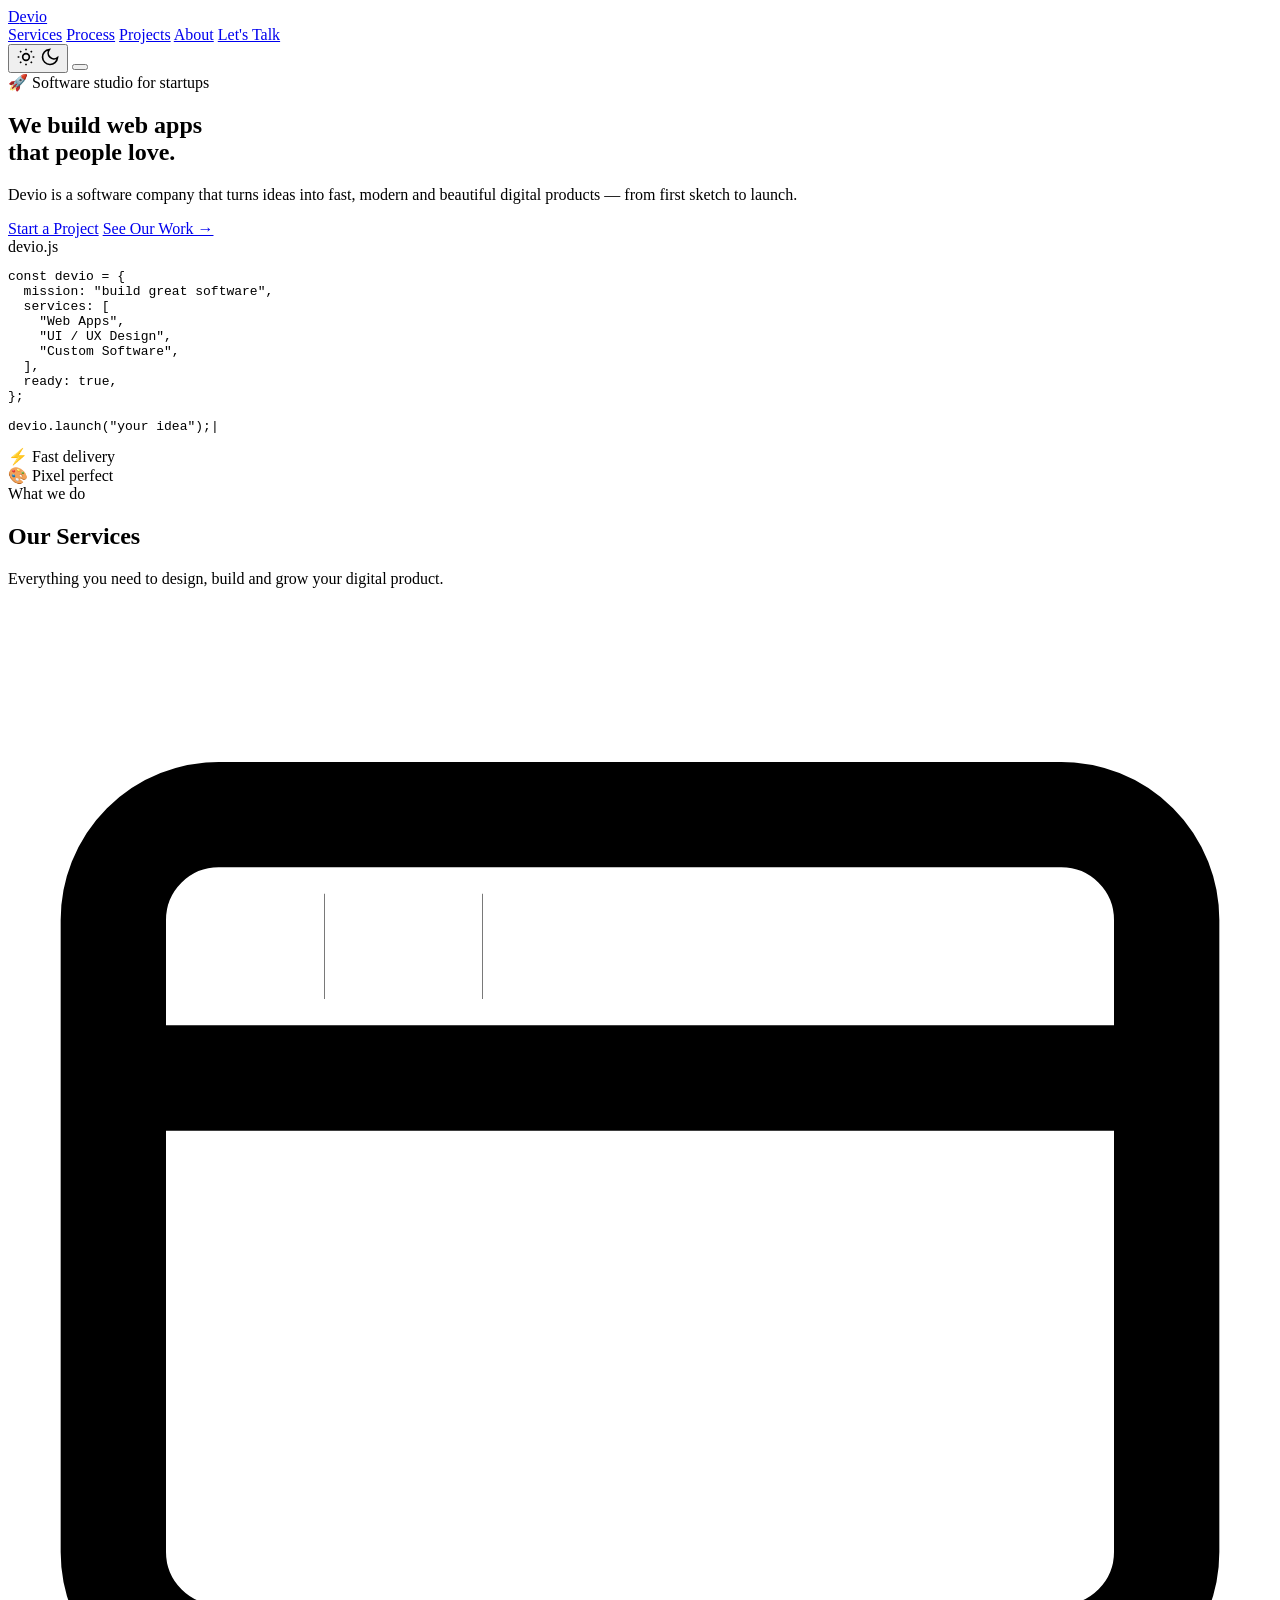
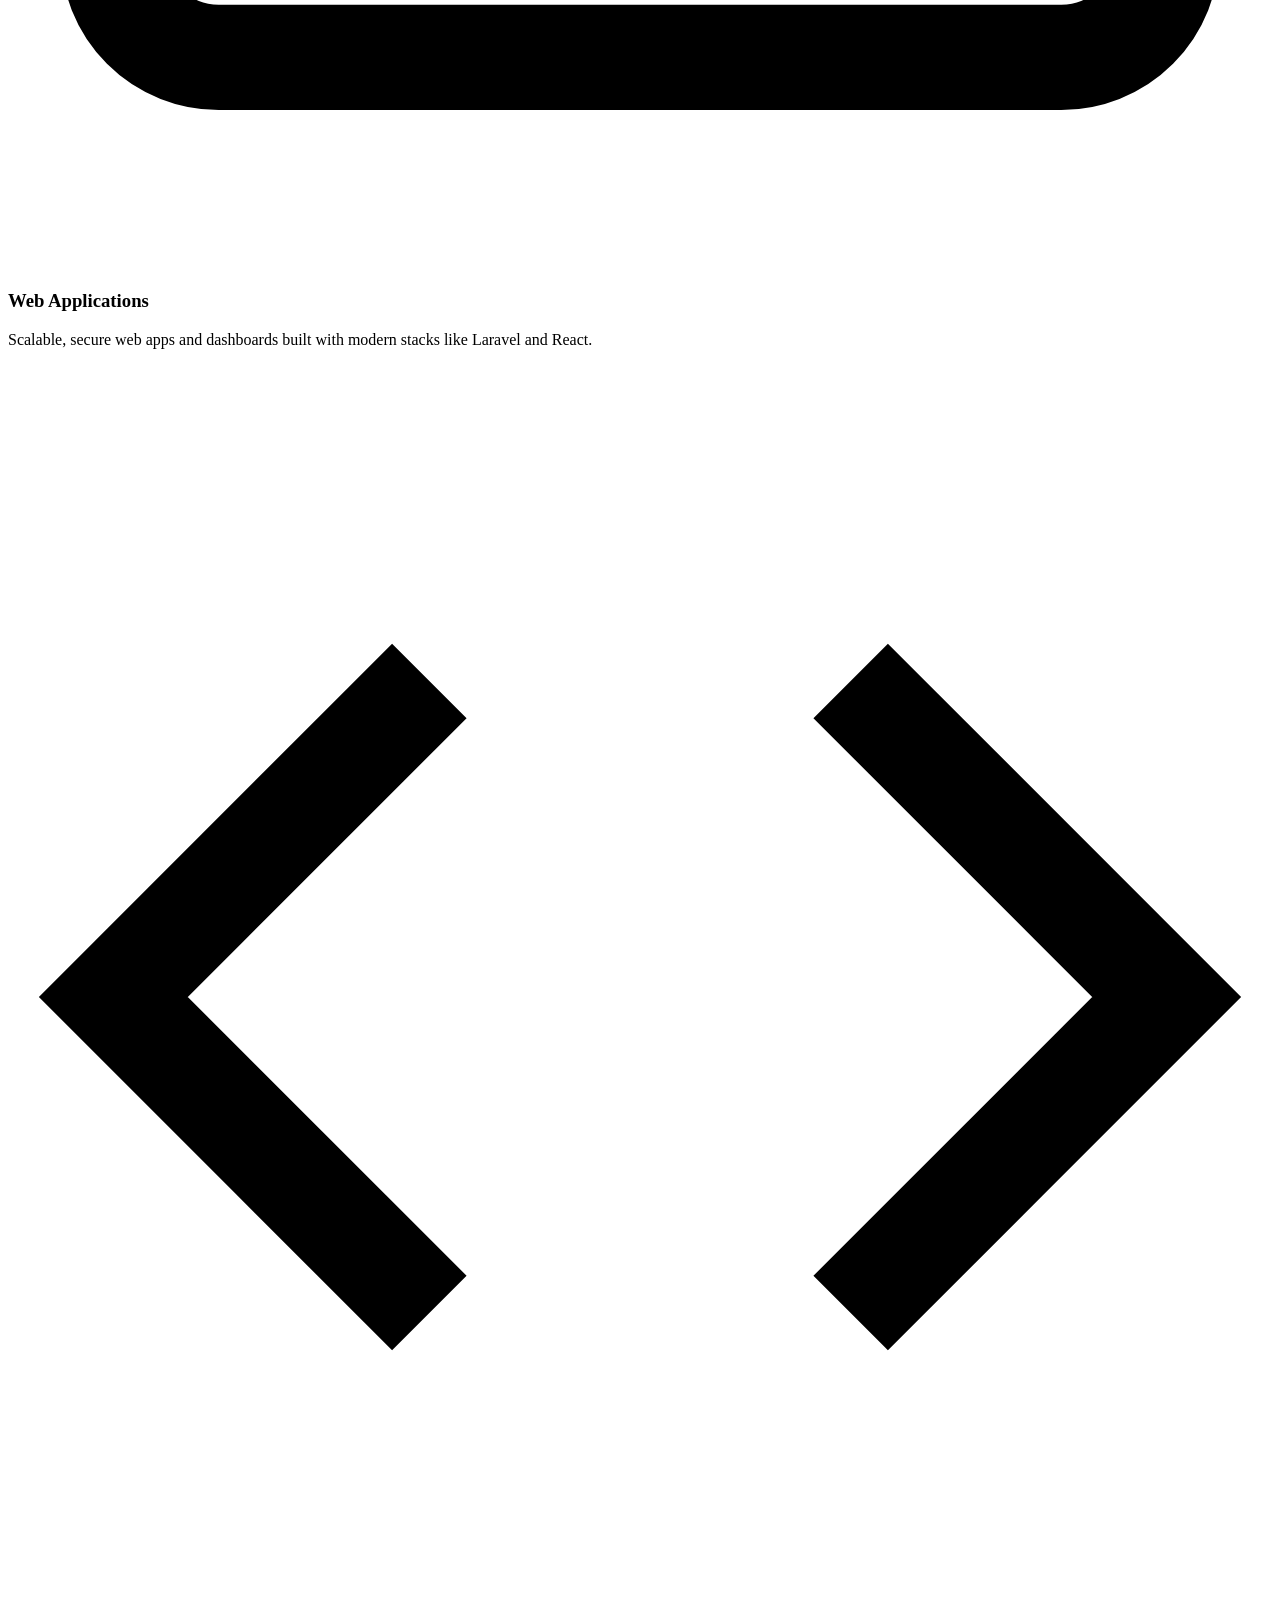
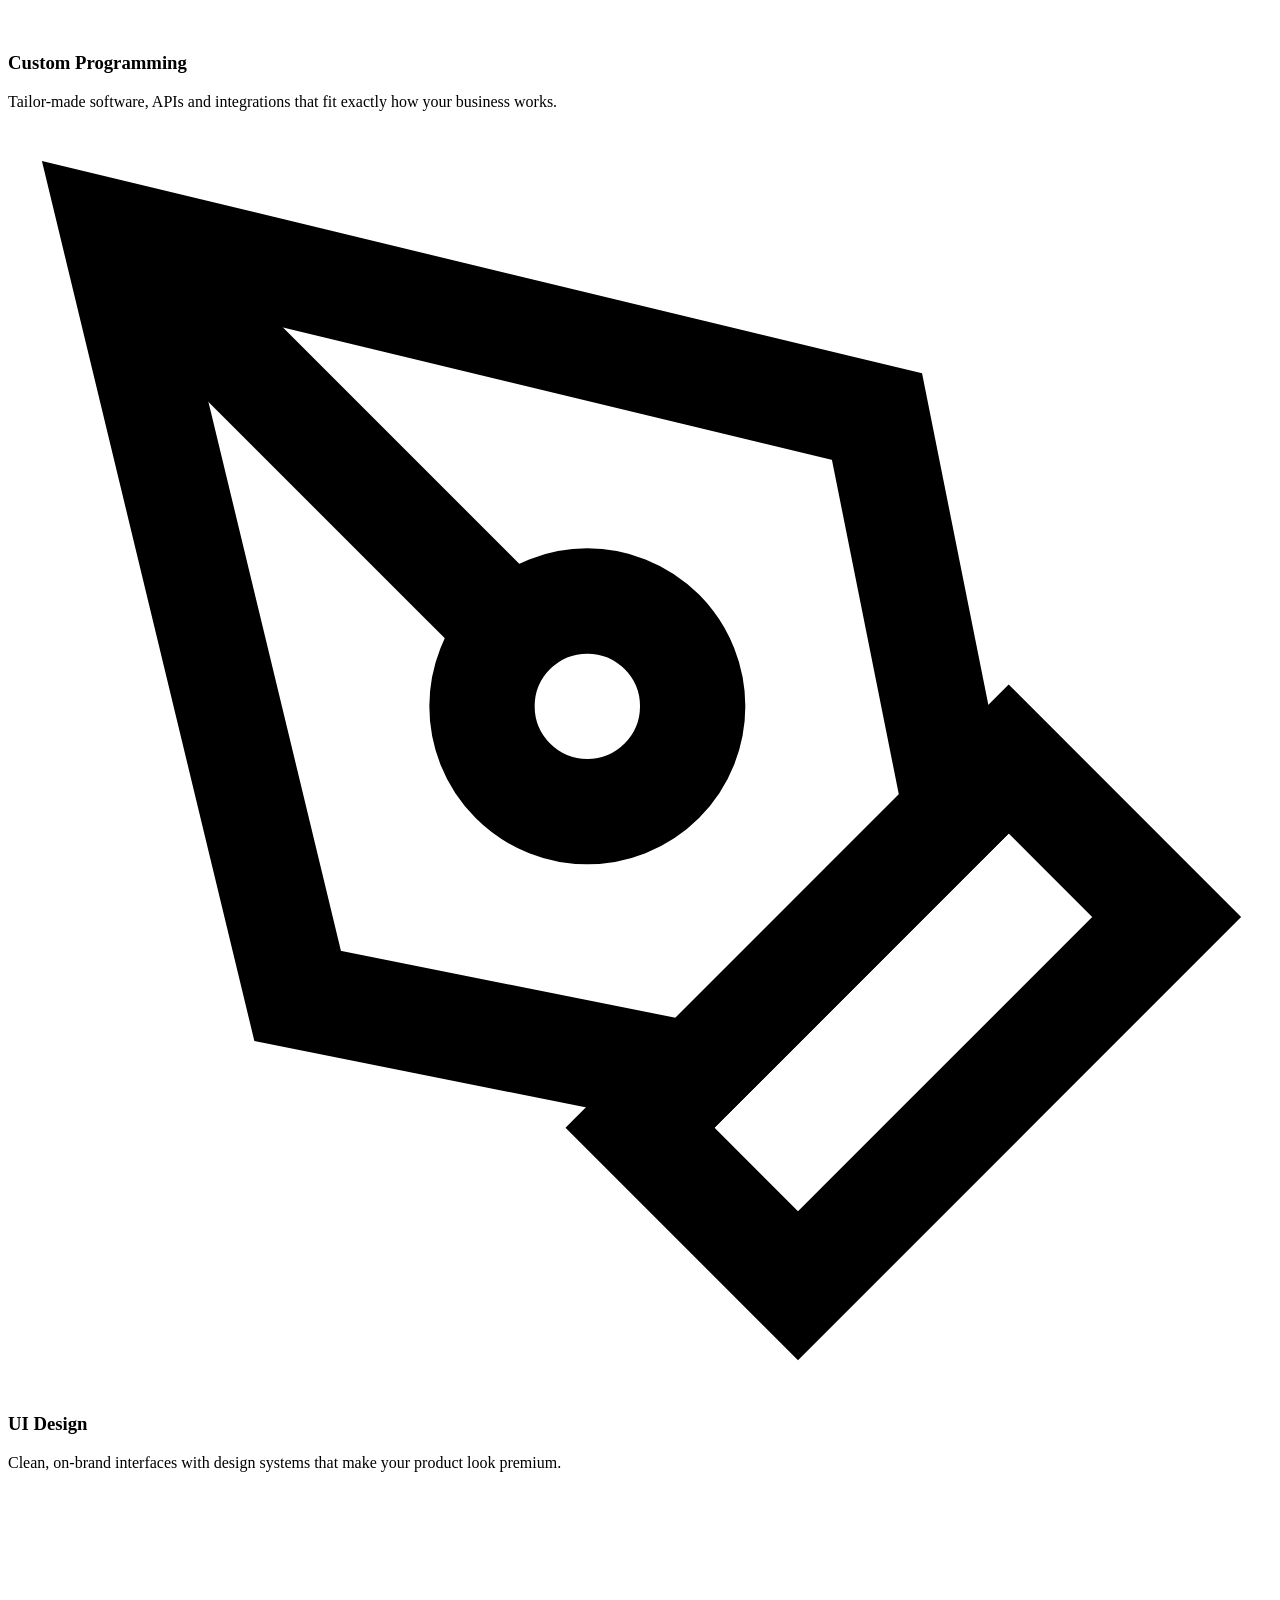
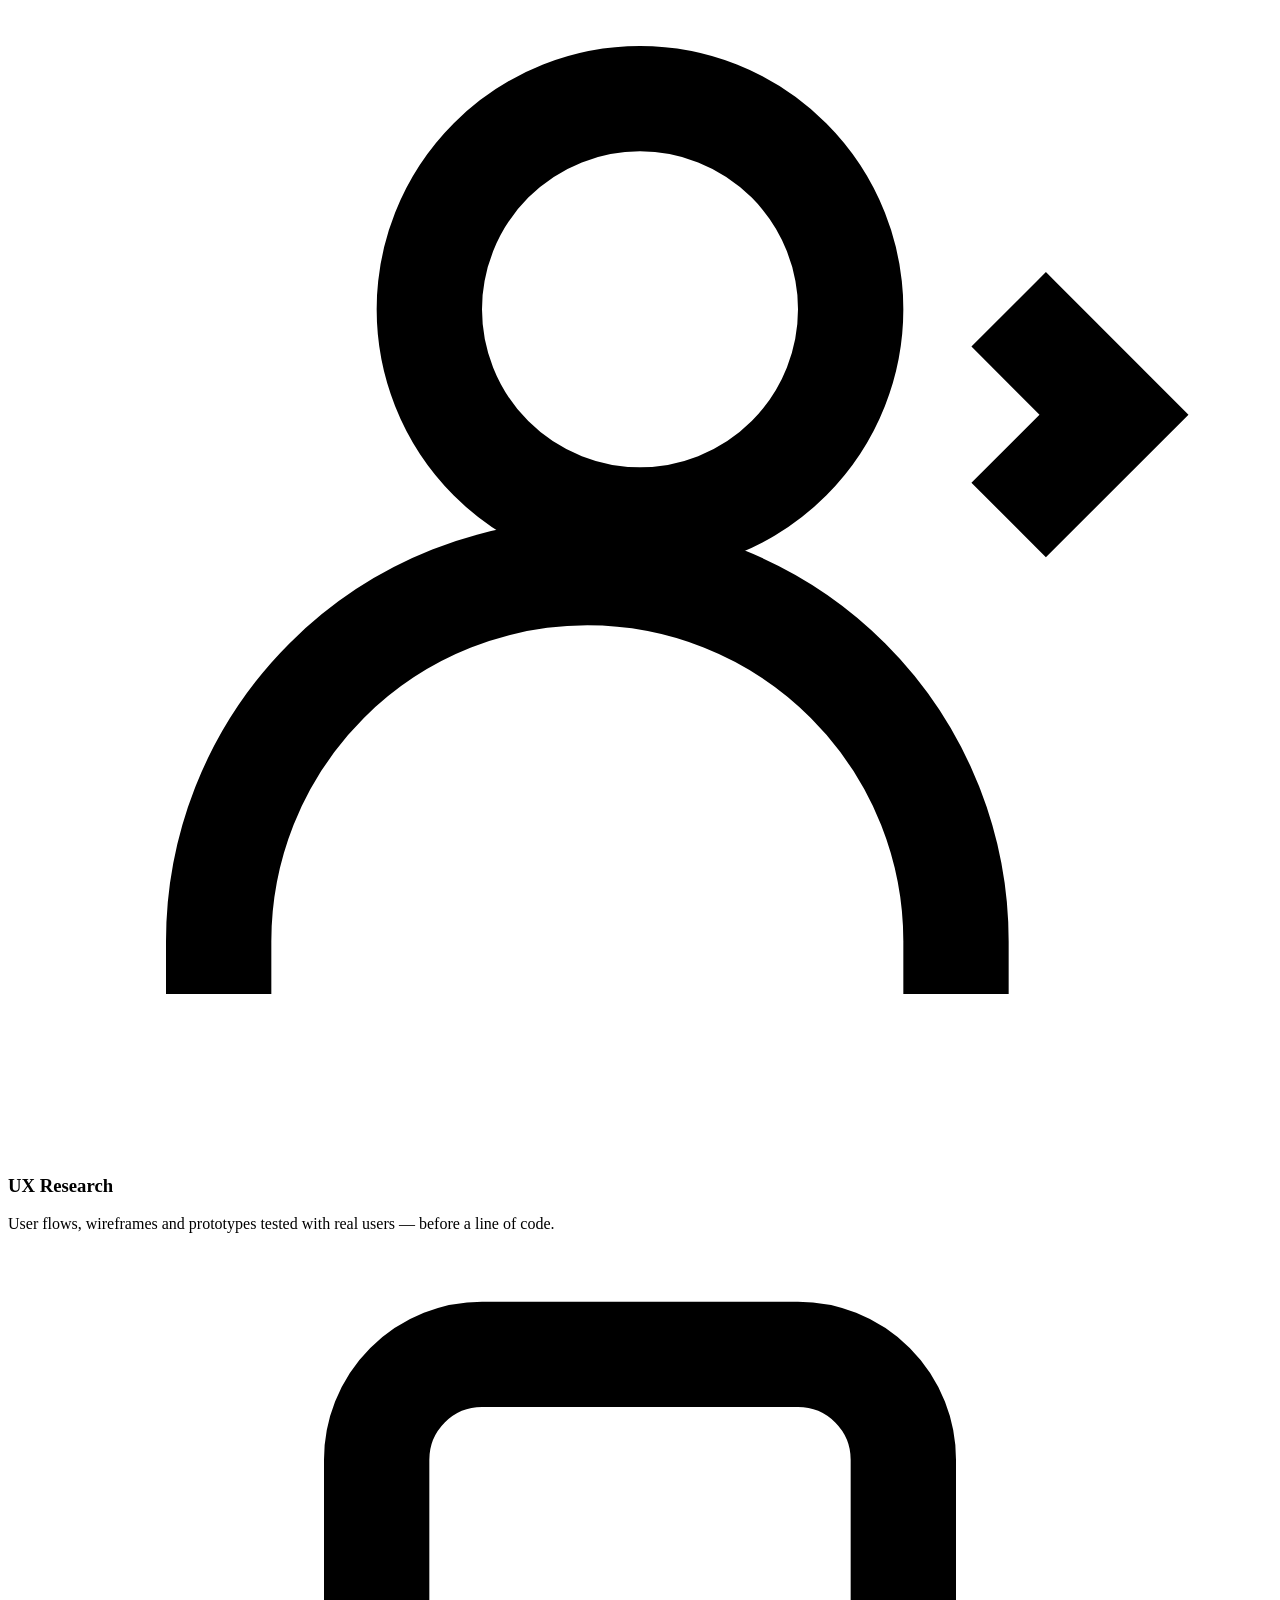
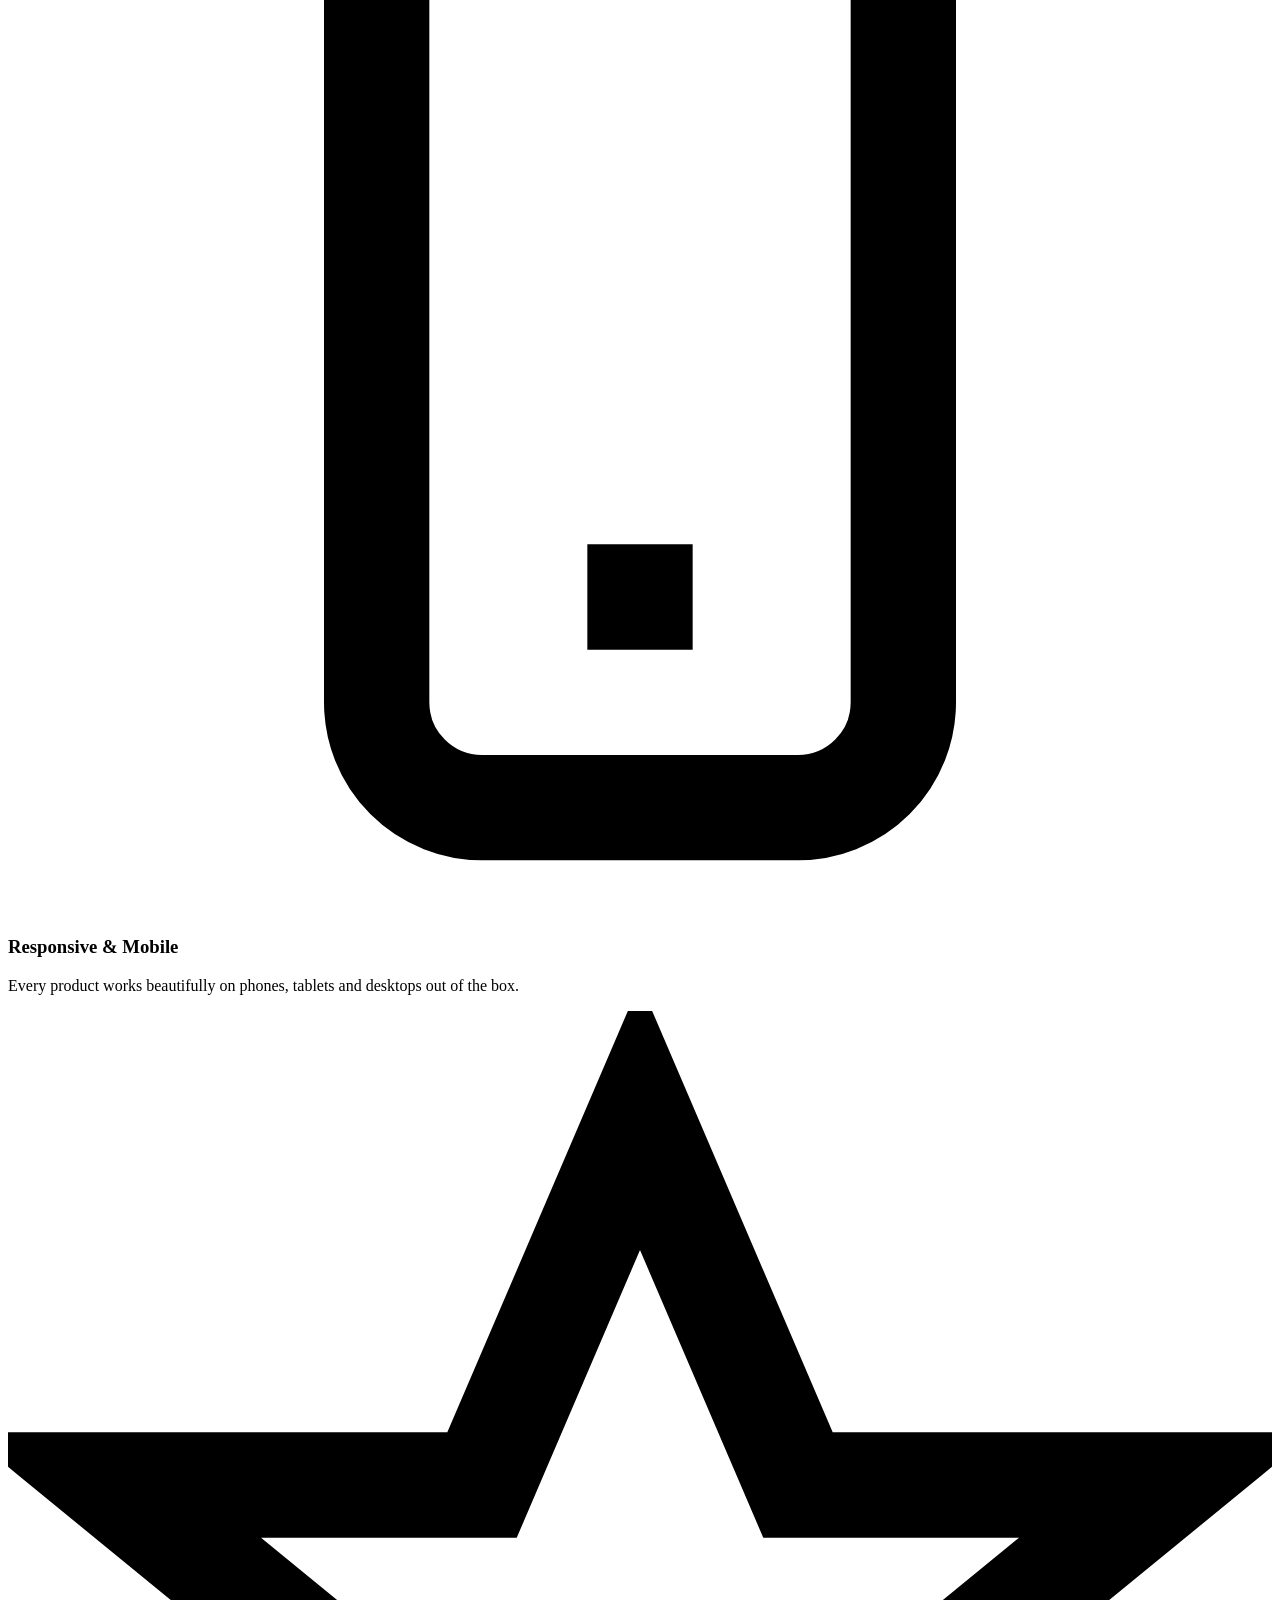
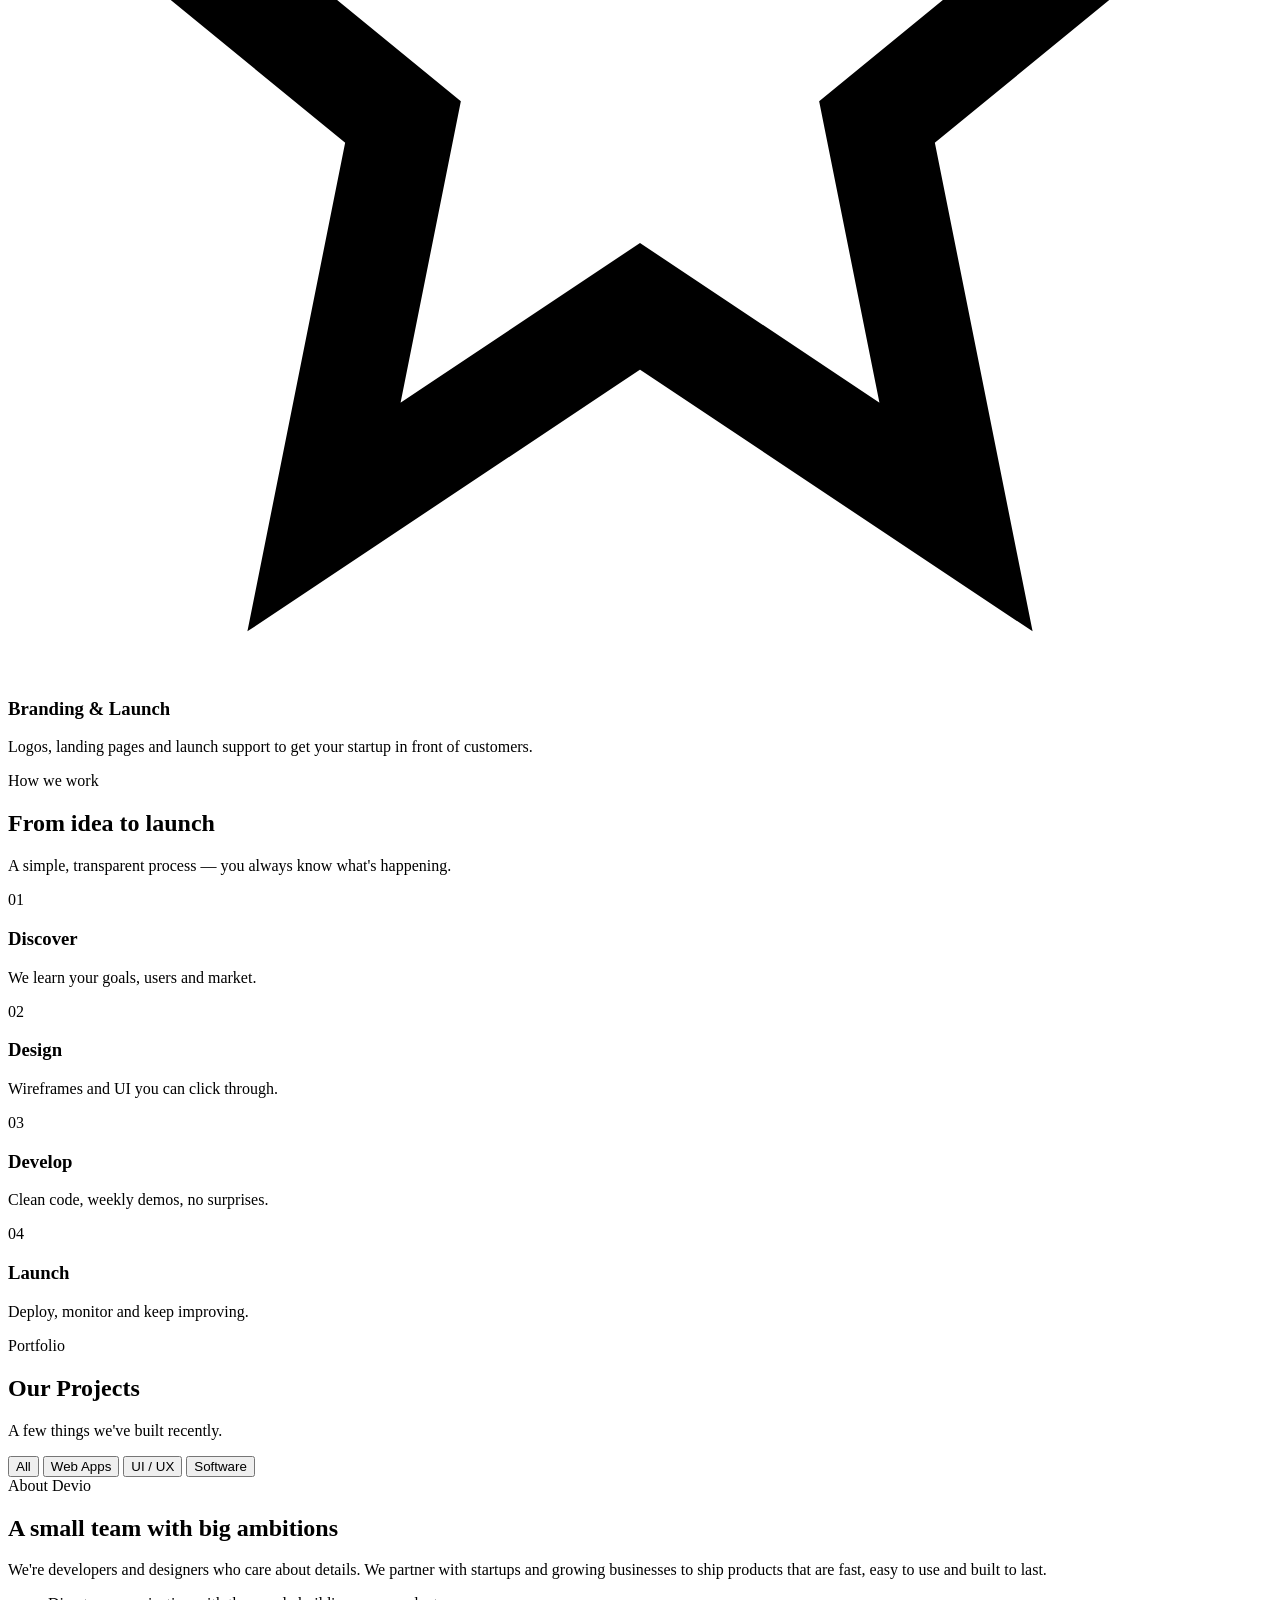
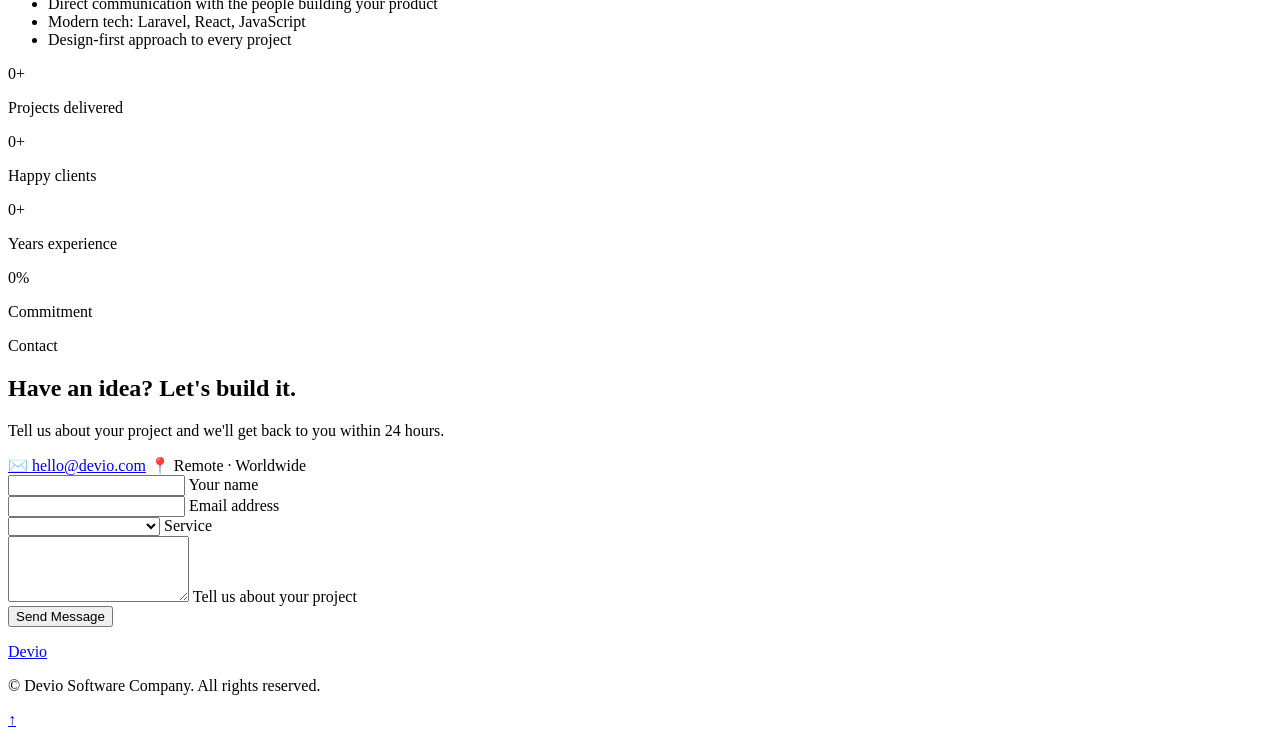
==== index.html @ ec47b634 "Add files via upload" ====
<!DOCTYPE html>
<html lang="en" data-theme="dark">
<head>
  <meta charset="UTF-8" />
  <meta name="viewport" content="width=device-width, initial-scale=1.0" />
  <title>Devio — Software Company</title>
  <meta name="description" content="Devio builds web apps, custom software and beautiful UI/UX design for startups and businesses." />
  <link rel="preconnect" href="https://fonts.googleapis.com" />
  <link rel="preconnect" href="https://fonts.gstatic.com" crossorigin />
  <link href="https://fonts.googleapis.com/css2?family=Space+Grotesk:wght@500;700&family=Inter:wght@400;500;600&display=swap" rel="stylesheet" />
  <link rel="stylesheet" href="css/style.css" />
  <link rel="icon" href="data:image/svg+xml,<svg xmlns='http://www.w3.org/2000/svg' viewBox='0 0 32 32'><rect width='32' height='32' rx='8' fill='%236366f1'/><text x='16' y='22' font-size='18' text-anchor='middle' fill='white' font-family='Arial' font-weight='bold'>D</text></svg>" />
</head>
<body>

  <!-- ===== NAVBAR ===== -->
  <header class="navbar" id="navbar">
    <div class="container nav-inner">
      <a href="#home" class="logo"><span class="logo-mark">D</span>evio</a>

      <nav class="nav-links" id="navLinks">
        <a href="#services">Services</a>
        <a href="#process">Process</a>
        <a href="#projects">Projects</a>
        <a href="#about">About</a>
        <a href="#contact" class="btn btn-small">Let's Talk</a>
      </nav>

      <div class="nav-actions">
        <button class="icon-btn" id="themeToggle" aria-label="Toggle theme">
          <svg class="icon-sun" viewBox="0 0 24 24" width="20" height="20" fill="none" stroke="currentColor" stroke-width="2"><circle cx="12" cy="12" r="4"/><path d="M12 2v2M12 20v2M4.9 4.9l1.4 1.4M17.7 17.7l1.4 1.4M2 12h2M20 12h2M4.9 19.1l1.4-1.4M17.7 6.3l1.4-1.4"/></svg>
          <svg class="icon-moon" viewBox="0 0 24 24" width="20" height="20" fill="none" stroke="currentColor" stroke-width="2"><path d="M21 12.8A9 9 0 1 1 11.2 3a7 7 0 0 0 9.8 9.8z"/></svg>
        </button>
        <button class="icon-btn menu-btn" id="menuBtn" aria-label="Open menu">
          <span></span><span></span><span></span>
        </button>
      </div>
    </div>
  </header>

  <main>
    <!-- ===== HERO ===== -->
    <section class="hero" id="home">
      <div class="hero-bg">
        <div class="blob blob-1"></div>
        <div class="blob blob-2"></div>
        <div class="grid-overlay"></div>
      </div>

      <div class="container hero-inner">
        <div class="hero-text">
          <span class="badge reveal">🚀 Software studio for startups</span>
          <h1 class="reveal">
            We build <span class="gradient-text" id="typed">web apps</span><br />
            that people love.
          </h1>
          <p class="hero-sub reveal">
            Devio is a software company that turns ideas into fast, modern and
            beautiful digital products — from first sketch to launch.
          </p>
          <div class="hero-cta reveal">
            <a href="#contact" class="btn">Start a Project</a>
            <a href="#projects" class="btn btn-ghost">See Our Work →</a>
          </div>
        </div>

        <div class="hero-visual reveal">
          <div class="code-card">
            <div class="code-card-head">
              <span class="dot red"></span><span class="dot yellow"></span><span class="dot green"></span>
              <span class="file-name">devio.js</span>
            </div>
            <pre><code><span class="c-key">const</span> devio = {
  <span class="c-prop">mission</span>: <span class="c-str">"build great software"</span>,
  <span class="c-prop">services</span>: [
    <span class="c-str">"Web Apps"</span>,
    <span class="c-str">"UI / UX Design"</span>,
    <span class="c-str">"Custom Software"</span>,
  ],
  <span class="c-prop">ready</span>: <span class="c-key">true</span>,
};

devio.<span class="c-fn">launch</span>(<span class="c-str">"your idea"</span>);<span class="cursor">|</span></code></pre>
          </div>
          <div class="float-chip chip-1">⚡ Fast delivery</div>
          <div class="float-chip chip-2">🎨 Pixel perfect</div>
        </div>
      </div>
    </section>

    <!-- ===== SERVICES ===== -->
    <section class="section" id="services">
      <div class="container">
        <div class="section-head reveal">
          <span class="eyebrow">What we do</span>
          <h2>Our Services</h2>
          <p>Everything you need to design, build and grow your digital product.</p>
        </div>

        <div class="services-grid">
          <article class="service-card reveal">
            <div class="service-icon">
              <svg viewBox="0 0 24 24" fill="none" stroke="currentColor" stroke-width="2"><rect x="2" y="4" width="20" height="16" rx="2"/><path d="M2 9h20M6 6.5h.01M9 6.5h.01"/></svg>
            </div>
            <h3>Web Applications</h3>
            <p>Scalable, secure web apps and dashboards built with modern stacks like Laravel and React.</p>
          </article>

          <article class="service-card reveal">
            <div class="service-icon">
              <svg viewBox="0 0 24 24" fill="none" stroke="currentColor" stroke-width="2"><path d="m16 18 6-6-6-6M8 6l-6 6 6 6"/></svg>
            </div>
            <h3>Custom Programming</h3>
            <p>Tailor-made software, APIs and integrations that fit exactly how your business works.</p>
          </article>

          <article class="service-card reveal">
            <div class="service-icon">
              <svg viewBox="0 0 24 24" fill="none" stroke="currentColor" stroke-width="2"><path d="M12 19l7-7 3 3-7 7-3-3z"/><path d="M18 13l-1.5-7.5L2 2l3.5 14.5L13 18l5-5z"/><path d="M2 2l7.6 7.6"/><circle cx="11" cy="11" r="2"/></svg>
            </div>
            <h3>UI Design</h3>
            <p>Clean, on-brand interfaces with design systems that make your product look premium.</p>
          </article>

          <article class="service-card reveal">
            <div class="service-icon">
              <svg viewBox="0 0 24 24" fill="none" stroke="currentColor" stroke-width="2"><circle cx="12" cy="8" r="4"/><path d="M4 21v-1a7 7 0 0 1 14 0v1"/><path d="M19 8l2 2-2 2"/></svg>
            </div>
            <h3>UX Research</h3>
            <p>User flows, wireframes and prototypes tested with real users — before a line of code.</p>
          </article>

          <article class="service-card reveal">
            <div class="service-icon">
              <svg viewBox="0 0 24 24" fill="none" stroke="currentColor" stroke-width="2"><rect x="7" y="2" width="10" height="20" rx="2"/><path d="M11 18h2"/></svg>
            </div>
            <h3>Responsive & Mobile</h3>
            <p>Every product works beautifully on phones, tablets and desktops out of the box.</p>
          </article>

          <article class="service-card reveal">
            <div class="service-icon">
              <svg viewBox="0 0 24 24" fill="none" stroke="currentColor" stroke-width="2"><path d="M12 2l3 7h7l-5.5 4.5L18 21l-6-4-6 4 1.5-7.5L2 9h7z"/></svg>
            </div>
            <h3>Branding & Launch</h3>
            <p>Logos, landing pages and launch support to get your startup in front of customers.</p>
          </article>
        </div>
      </div>
    </section>

    <!-- ===== PROCESS ===== -->
    <section class="section section-alt" id="process">
      <div class="container">
        <div class="section-head reveal">
          <span class="eyebrow">How we work</span>
          <h2>From idea to launch</h2>
          <p>A simple, transparent process — you always know what's happening.</p>
        </div>

        <div class="process">
          <div class="step reveal"><span class="step-num">01</span><h3>Discover</h3><p>We learn your goals, users and market.</p></div>
          <div class="step reveal"><span class="step-num">02</span><h3>Design</h3><p>Wireframes and UI you can click through.</p></div>
          <div class="step reveal"><span class="step-num">03</span><h3>Develop</h3><p>Clean code, weekly demos, no surprises.</p></div>
          <div class="step reveal"><span class="step-num">04</span><h3>Launch</h3><p>Deploy, monitor and keep improving.</p></div>
        </div>
      </div>
    </section>

    <!-- ===== PROJECTS ===== -->
    <section class="section" id="projects">
      <div class="container">
        <div class="section-head reveal">
          <span class="eyebrow">Portfolio</span>
          <h2>Our Projects</h2>
          <p>A few things we've built recently.</p>
        </div>

        <div class="filters reveal" id="filters">
          <button class="filter active" data-filter="all">All</button>
          <button class="filter" data-filter="web">Web Apps</button>
          <button class="filter" data-filter="design">UI / UX</button>
          <button class="filter" data-filter="software">Software</button>
        </div>

        <!-- Projects are generated from the list in js/main.js -->
        <div class="projects-grid" id="projectsGrid"></div>
      </div>
    </section>

    <!-- ===== ABOUT / STATS ===== -->
    <section class="section section-alt" id="about">
      <div class="container about-inner">
        <div class="about-text reveal">
          <span class="eyebrow">About Devio</span>
          <h2>A small team with big ambitions</h2>
          <p>
            We're developers and designers who care about details. We partner with
            startups and growing businesses to ship products that are fast, easy to
            use and built to last.
          </p>
          <ul class="checks">
            <li>Direct communication with the people building your product</li>
            <li>Modern tech: Laravel, React, JavaScript</li>
            <li>Design-first approach to every project</li>
          </ul>
        </div>

        <div class="stats">
          <div class="stat reveal"><span class="stat-num" data-count="25">0</span><span class="stat-plus">+</span><p>Projects delivered</p></div>
          <div class="stat reveal"><span class="stat-num" data-count="15">0</span><span class="stat-plus">+</span><p>Happy clients</p></div>
          <div class="stat reveal"><span class="stat-num" data-count="5">0</span><span class="stat-plus">+</span><p>Years experience</p></div>
          <div class="stat reveal"><span class="stat-num" data-count="100">0</span><span class="stat-plus">%</span><p>Commitment</p></div>
        </div>
      </div>
    </section>

    <!-- ===== CONTACT ===== -->
    <section class="section" id="contact">
      <div class="container">
        <div class="contact-card reveal">
          <div class="contact-info">
            <span class="eyebrow">Contact</span>
            <h2>Have an idea? Let's build it.</h2>
            <p>Tell us about your project and we'll get back to you within 24 hours.</p>
            <div class="contact-lines">
              <a href="mailto:hello@devio.com">✉️ hello@devio.com</a>
              <span>📍 Remote · Worldwide</span>
            </div>
          </div>

          <form class="contact-form" id="contactForm" novalidate>
            <div class="field">
              <input type="text" id="name" placeholder=" " required />
              <label for="name">Your name</label>
            </div>
            <div class="field">
              <input type="email" id="email" placeholder=" " required />
              <label for="email">Email address</label>
            </div>
            <div class="field">
              <select id="service" required>
                <option value="" disabled selected hidden></option>
                <option>Web Application</option>
                <option>Custom Programming</option>
                <option>UI / UX Design</option>
                <option>Other</option>
              </select>
              <label for="service">Service</label>
            </div>
            <div class="field">
              <textarea id="message" rows="4" placeholder=" " required></textarea>
              <label for="message">Tell us about your project</label>
            </div>
            <button type="submit" class="btn btn-full">Send Message</button>
            <p class="form-note" id="formNote"></p>
          </form>
        </div>
      </div>
    </section>
  </main>

  <!-- ===== FOOTER ===== -->
  <footer class="footer">
    <div class="container footer-inner">
      <a href="#home" class="logo"><span class="logo-mark">D</span>evio</a>
      <p>© <span id="year"></span> Devio Software Company. All rights reserved.</p>
      <a href="#home" class="to-top" aria-label="Back to top">↑</a>
    </div>
  </footer>

  <script src="js/main.js"></script>
</body>
</html>
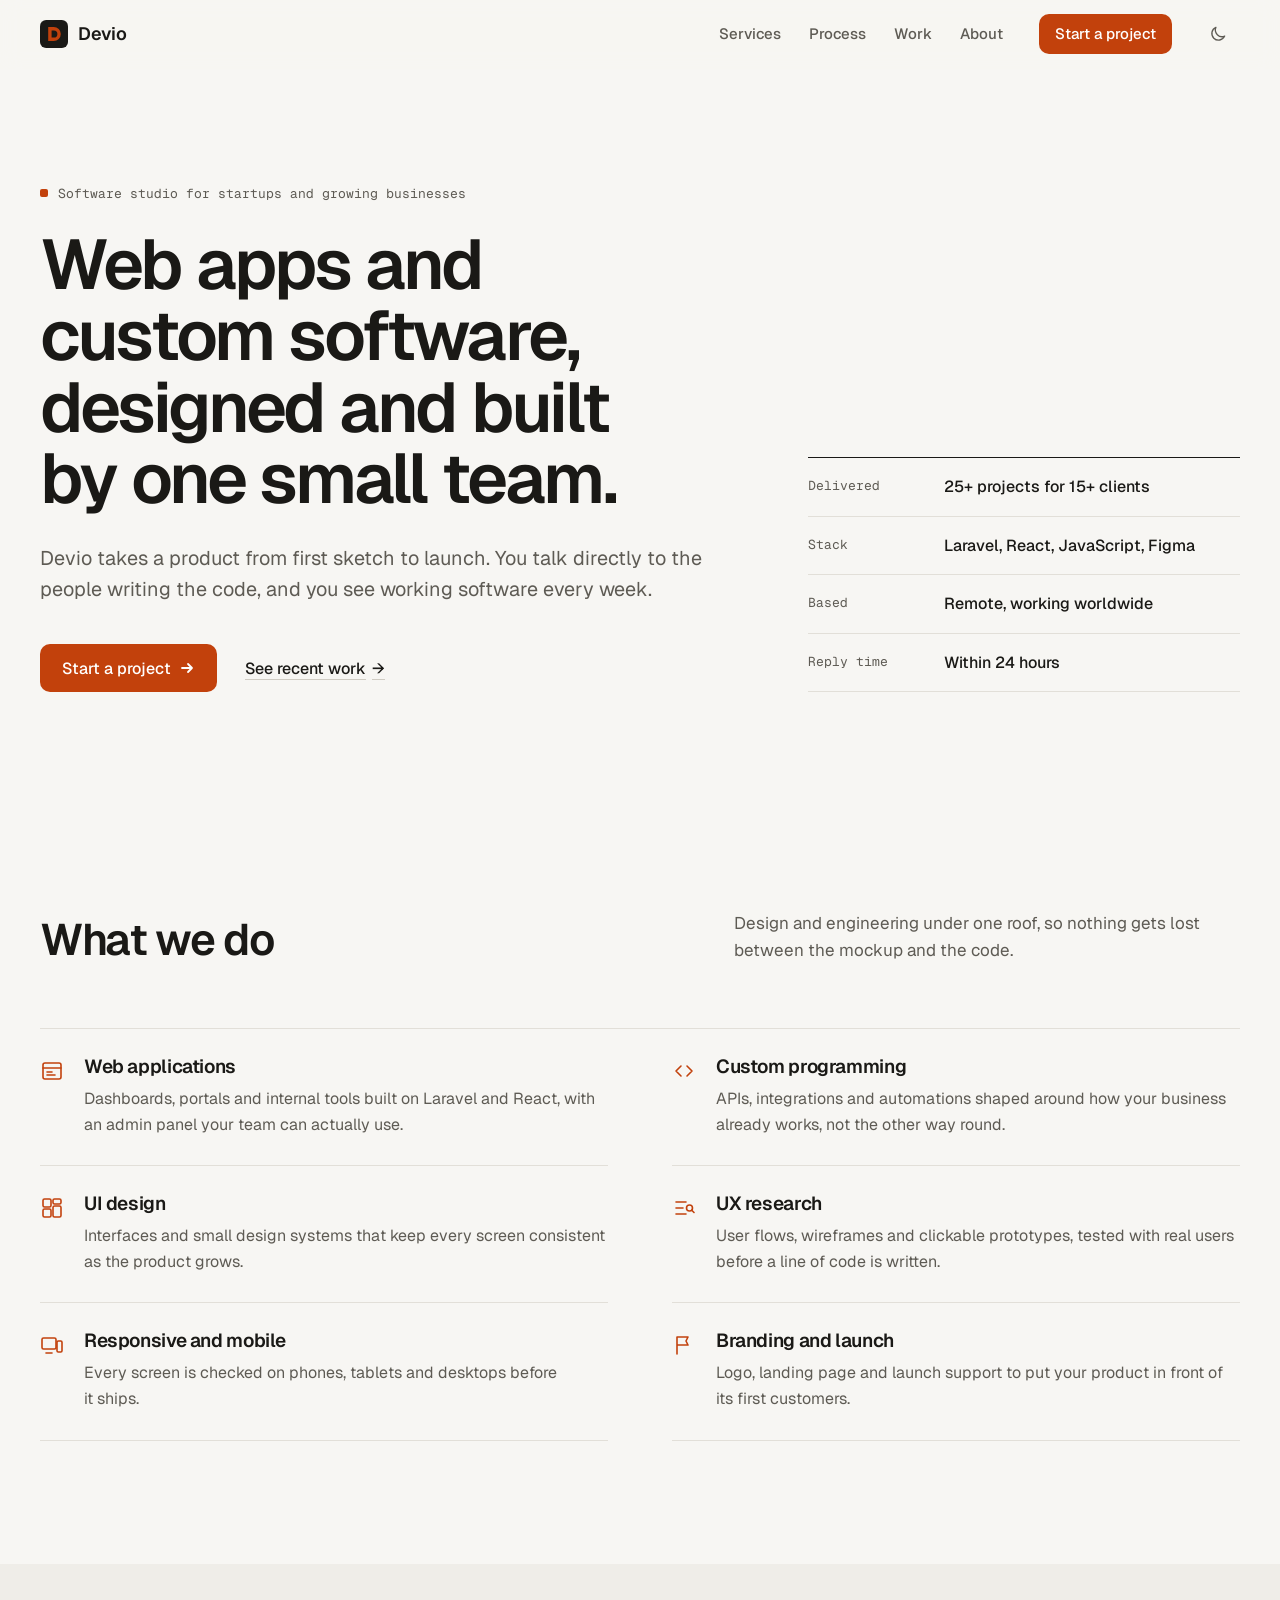
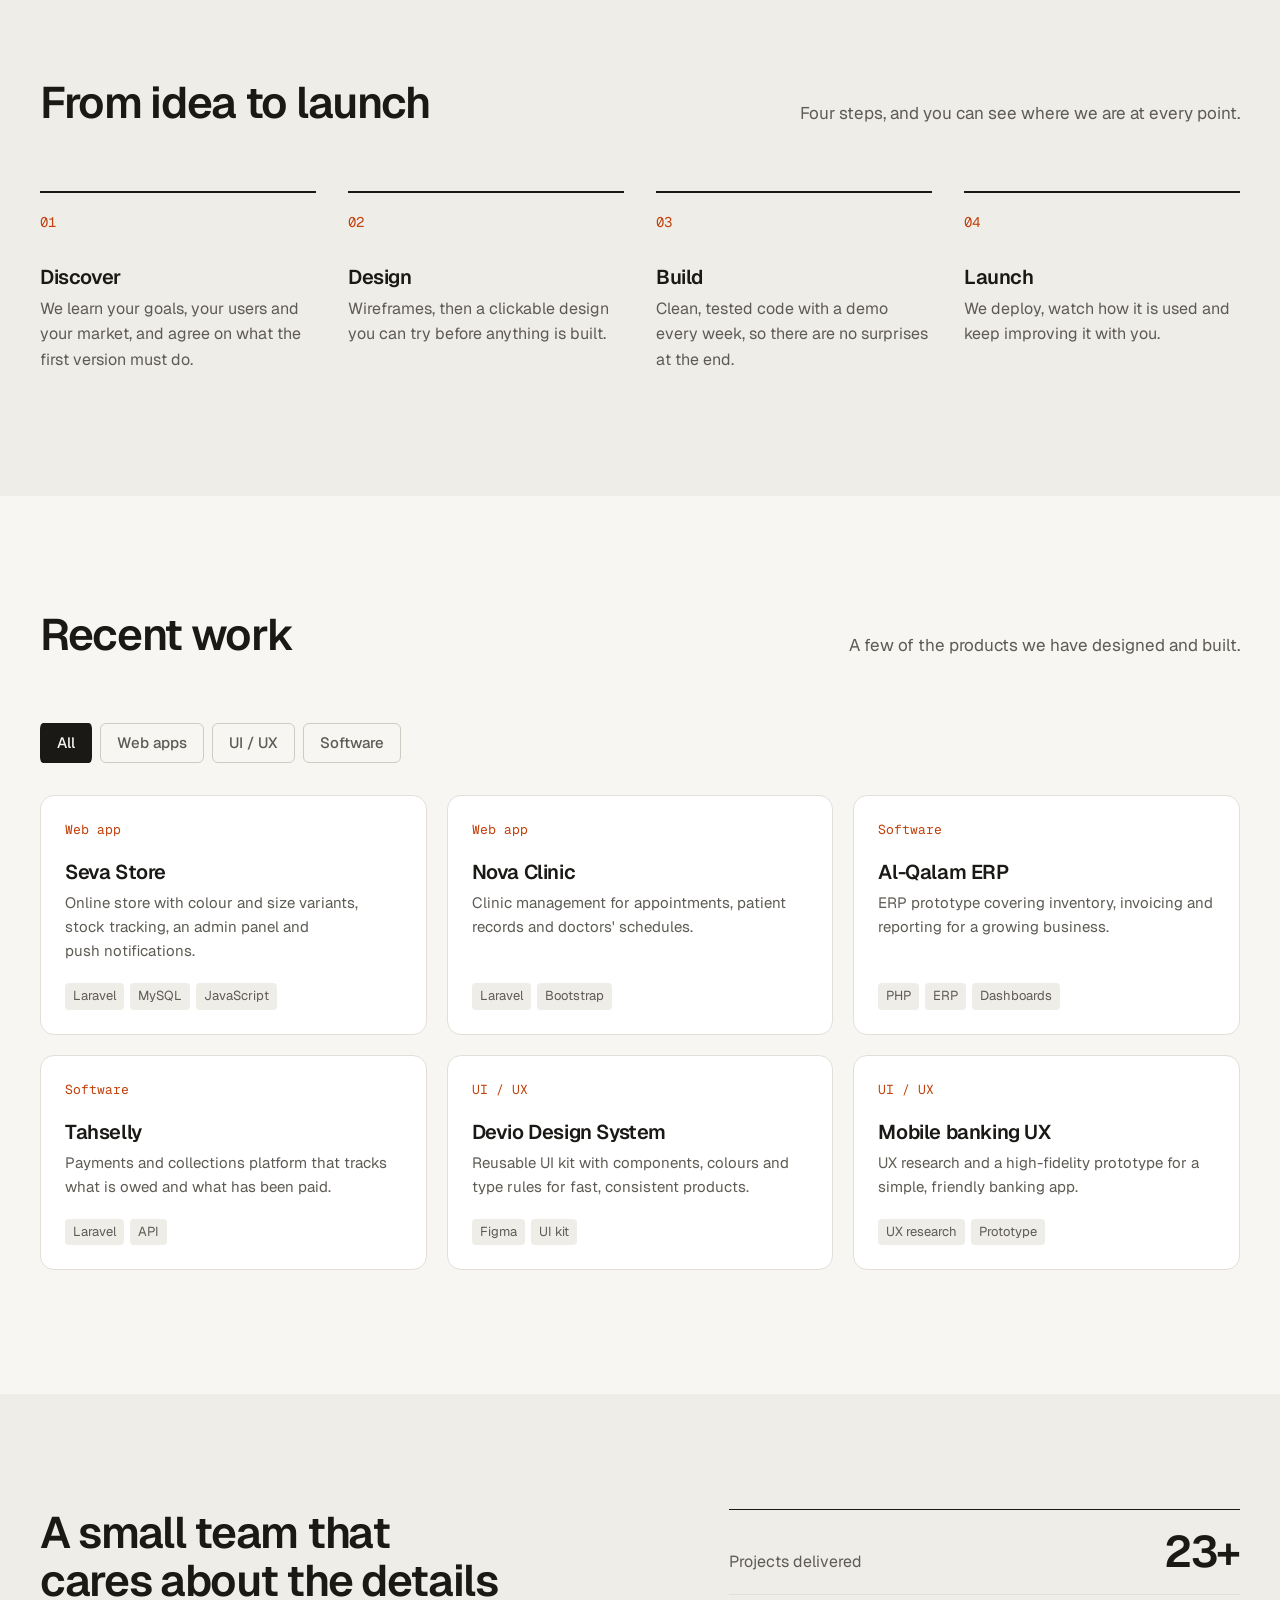
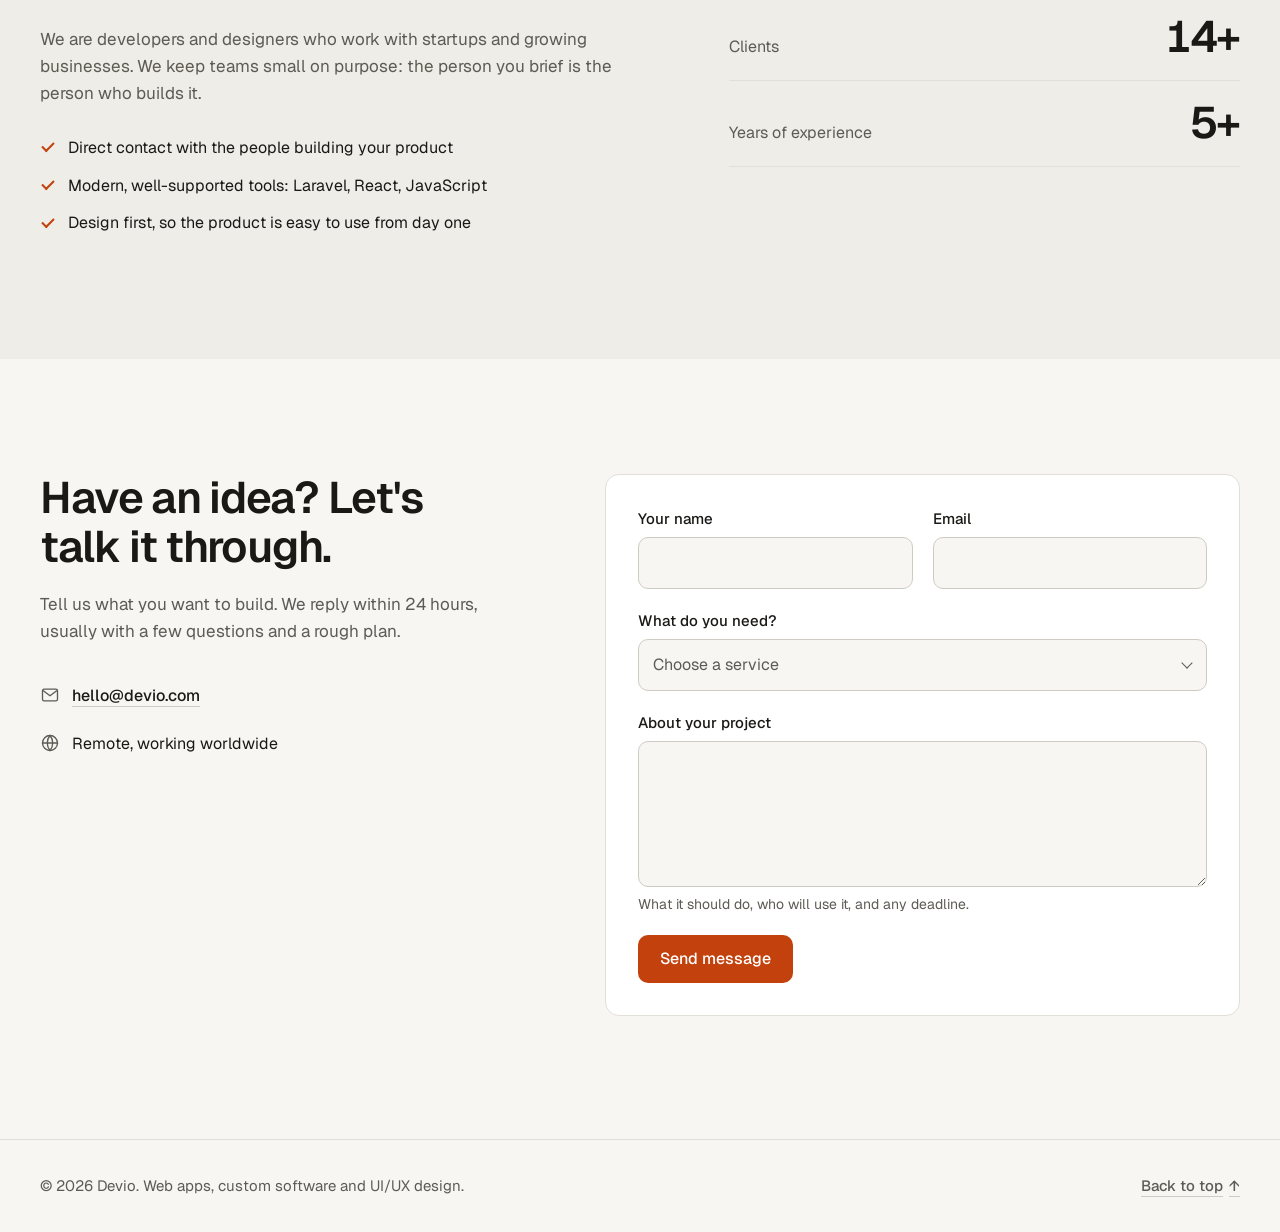
==== commit 202abbc9: "Redesign site: remove AI look, fix responsive, add motion and icon set - One warm neutral palette wi" ====
--- a/index.html
+++ b/index.html
@@ -1,271 +1,296 @@
 <!DOCTYPE html>
-<html lang="en" data-theme="dark">
+<html lang="en">
 <head>
   <meta charset="UTF-8" />
-  <meta name="viewport" content="width=device-width, initial-scale=1.0" />
-  <title>Devio — Software Company</title>
-  <meta name="description" content="Devio builds web apps, custom software and beautiful UI/UX design for startups and businesses." />
+  <meta name="viewport" content="width=device-width, initial-scale=1" />
+  <title>Devio · Web apps, custom software and UI/UX design</title>
+  <meta name="description" content="Devio is a small software studio. We design and build web apps, custom software and interfaces for startups and growing businesses." />
+  <meta property="og:title" content="Devio · Web apps, custom software and UI/UX design" />
+  <meta property="og:description" content="A small software studio that takes your product from first sketch to launch." />
+  <meta property="og:type" content="website" />
+  <meta property="og:image" content="assets/icons/icon-512.png" />
+  <meta name="theme-color" content="#f7f6f3" media="(prefers-color-scheme: light)" />
+  <meta name="theme-color" content="#141311" media="(prefers-color-scheme: dark)" />
+
+  <link rel="icon" href="assets/icons/favicon.ico" sizes="any" />
+  <link rel="icon" href="assets/icons/favicon.svg" type="image/svg+xml" />
+  <link rel="apple-touch-icon" href="assets/icons/apple-touch-icon.png" />
+  <link rel="manifest" href="site.webmanifest" />
+
   <link rel="preconnect" href="https://fonts.googleapis.com" />
   <link rel="preconnect" href="https://fonts.gstatic.com" crossorigin />
-  <link href="https://fonts.googleapis.com/css2?family=Space+Grotesk:wght@500;700&family=Inter:wght@400;500;600&display=swap" rel="stylesheet" />
+  <link href="https://fonts.googleapis.com/css2?family=Geist:wght@400;500;600;700&family=Geist+Mono:wght@400;500&display=swap" rel="stylesheet" />
   <link rel="stylesheet" href="css/style.css" />
-  <link rel="icon" href="data:image/svg+xml,<svg xmlns='http://www.w3.org/2000/svg' viewBox='0 0 32 32'><rect width='32' height='32' rx='8' fill='%236366f1'/><text x='16' y='22' font-size='18' text-anchor='middle' fill='white' font-family='Arial' font-weight='bold'>D</text></svg>" />
+
+  <script>
+    /* Set the theme before paint so the page never flashes the wrong colours. */
+    document.documentElement.classList.add("js");
+    (function () {
+      try {
+        var saved = localStorage.getItem("devio-theme");
+        if (saved === "light" || saved === "dark") document.documentElement.dataset.theme = saved;
+      } catch (_) {}
+    })();
+  </script>
 </head>
 <body>
-
-  <!-- ===== NAVBAR ===== -->
-  <header class="navbar" id="navbar">
-    <div class="container nav-inner">
-      <a href="#home" class="logo"><span class="logo-mark">D</span>evio</a>
-
-      <nav class="nav-links" id="navLinks">
-        <a href="#services">Services</a>
-        <a href="#process">Process</a>
-        <a href="#projects">Projects</a>
-        <a href="#about">About</a>
-        <a href="#contact" class="btn btn-small">Let's Talk</a>
+  <a class="skip-link" href="#main">Skip to content</a>
+
+  <header class="site-header" id="siteHeader">
+    <div class="container header-inner">
+      <a href="#top" class="brand" aria-label="Devio, back to top">
+        <svg class="brand-mark" viewBox="0 0 512 512" aria-hidden="true"><rect width="512" height="512" rx="112" fill="currentColor"/><path fill="var(--accent)" fill-rule="evenodd" d="M150 128h102a128 128 0 0 1 0 256H150zm62 62v132h40a66 66 0 0 0 0-132z"/></svg>
+        <span>Devio</span>
+      </a>
+
+      <nav class="site-nav" id="siteNav" aria-label="Main">
+        <ul>
+          <li><a href="#services">Services</a></li>
+          <li><a href="#process">Process</a></li>
+          <li><a href="#work">Work</a></li>
+          <li><a href="#about">About</a></li>
+        </ul>
+        <span class="nav-indicator" aria-hidden="true"></span>
+        <a href="#contact" class="btn btn-primary btn-sm">Start a project</a>
       </nav>
 
-      <div class="nav-actions">
-        <button class="icon-btn" id="themeToggle" aria-label="Toggle theme">
-          <svg class="icon-sun" viewBox="0 0 24 24" width="20" height="20" fill="none" stroke="currentColor" stroke-width="2"><circle cx="12" cy="12" r="4"/><path d="M12 2v2M12 20v2M4.9 4.9l1.4 1.4M17.7 17.7l1.4 1.4M2 12h2M20 12h2M4.9 19.1l1.4-1.4M17.7 6.3l1.4-1.4"/></svg>
-          <svg class="icon-moon" viewBox="0 0 24 24" width="20" height="20" fill="none" stroke="currentColor" stroke-width="2"><path d="M21 12.8A9 9 0 1 1 11.2 3a7 7 0 0 0 9.8 9.8z"/></svg>
+      <div class="header-actions">
+        <button class="icon-btn" id="themeToggle" type="button" aria-label="Switch to dark theme">
+          <svg class="icon-moon" viewBox="0 0 24 24" aria-hidden="true"><path d="M20 14.5A8 8 0 0 1 9.5 4 8 8 0 1 0 20 14.5z"/></svg>
+          <svg class="icon-sun" viewBox="0 0 24 24" aria-hidden="true"><circle cx="12" cy="12" r="4"/><path d="M12 2.5v2M12 19.5v2M4.6 4.6l1.4 1.4M18 18l1.4 1.4M2.5 12h2M19.5 12h2M4.6 19.4 6 18M18 6l1.4-1.4"/></svg>
         </button>
-        <button class="icon-btn menu-btn" id="menuBtn" aria-label="Open menu">
-          <span></span><span></span><span></span>
+        <button class="icon-btn menu-btn" id="menuBtn" type="button" aria-label="Open menu" aria-expanded="false" aria-controls="siteNav">
+          <svg viewBox="0 0 24 24" aria-hidden="true"><path class="menu-line menu-line-1" d="M4 8h16"/><path class="menu-line menu-line-2" d="M4 16h16"/></svg>
         </button>
       </div>
     </div>
   </header>
 
-  <main>
-    <!-- ===== HERO ===== -->
-    <section class="hero" id="home">
-      <div class="hero-bg">
-        <div class="blob blob-1"></div>
-        <div class="blob blob-2"></div>
-        <div class="grid-overlay"></div>
-      </div>
-
+  <main id="main">
+    <!-- Hero -->
+    <section class="hero" id="top">
       <div class="container hero-inner">
-        <div class="hero-text">
-          <span class="badge reveal">🚀 Software studio for startups</span>
-          <h1 class="reveal">
-            We build <span class="gradient-text" id="typed">web apps</span><br />
-            that people love.
-          </h1>
-          <p class="hero-sub reveal">
-            Devio is a software company that turns ideas into fast, modern and
-            beautiful digital products — from first sketch to launch.
+        <div class="hero-copy">
+          <p class="kicker hero-in">Software studio for startups and growing businesses</p>
+          <h1 class="hero-in">Web apps and custom software, designed and built by one small team.</h1>
+          <p class="lead hero-in">
+            Devio takes a product from first sketch to launch. You talk directly to
+            the people writing the code, and you see working software every week.
           </p>
-          <div class="hero-cta reveal">
-            <a href="#contact" class="btn">Start a Project</a>
-            <a href="#projects" class="btn btn-ghost">See Our Work →</a>
-          </div>
-        </div>
-
-        <div class="hero-visual reveal">
-          <div class="code-card">
-            <div class="code-card-head">
-              <span class="dot red"></span><span class="dot yellow"></span><span class="dot green"></span>
-              <span class="file-name">devio.js</span>
-            </div>
-            <pre><code><span class="c-key">const</span> devio = {
-  <span class="c-prop">mission</span>: <span class="c-str">"build great software"</span>,
-  <span class="c-prop">services</span>: [
-    <span class="c-str">"Web Apps"</span>,
-    <span class="c-str">"UI / UX Design"</span>,
-    <span class="c-str">"Custom Software"</span>,
-  ],
-  <span class="c-prop">ready</span>: <span class="c-key">true</span>,
-};
-
-devio.<span class="c-fn">launch</span>(<span class="c-str">"your idea"</span>);<span class="cursor">|</span></code></pre>
-          </div>
-          <div class="float-chip chip-1">⚡ Fast delivery</div>
-          <div class="float-chip chip-2">🎨 Pixel perfect</div>
-        </div>
-      </div>
-    </section>
-
-    <!-- ===== SERVICES ===== -->
-    <section class="section" id="services">
+          <div class="hero-actions hero-in">
+            <a href="#contact" class="btn btn-primary">Start a project <svg class="btn-arrow" viewBox="0 0 16 16" aria-hidden="true"><path d="M3 8h10M9 4l4 4-4 4"/></svg></a>
+            <a href="#work" class="text-link">See recent work <span aria-hidden="true">→</span></a>
+          </div>
+        </div>
+
+        <dl class="facts" aria-label="Devio at a glance">
+          <div class="hero-in"><dt>Delivered</dt><dd>25+ projects for 15+ clients</dd></div>
+          <div class="hero-in"><dt>Stack</dt><dd>Laravel, React, JavaScript, Figma</dd></div>
+          <div class="hero-in"><dt>Based</dt><dd>Remote, working worldwide</dd></div>
+          <div class="hero-in"><dt>Reply time</dt><dd>Within 24 hours</dd></div>
+        </dl>
+      </div>
+    </section>
+
+    <!-- Services -->
+    <section class="section" id="services" aria-labelledby="services-title">
       <div class="container">
-        <div class="section-head reveal">
-          <span class="eyebrow">What we do</span>
-          <h2>Our Services</h2>
-          <p>Everything you need to design, build and grow your digital product.</p>
-        </div>
-
-        <div class="services-grid">
-          <article class="service-card reveal">
-            <div class="service-icon">
-              <svg viewBox="0 0 24 24" fill="none" stroke="currentColor" stroke-width="2"><rect x="2" y="4" width="20" height="16" rx="2"/><path d="M2 9h20M6 6.5h.01M9 6.5h.01"/></svg>
-            </div>
-            <h3>Web Applications</h3>
-            <p>Scalable, secure web apps and dashboards built with modern stacks like Laravel and React.</p>
-          </article>
-
-          <article class="service-card reveal">
-            <div class="service-icon">
-              <svg viewBox="0 0 24 24" fill="none" stroke="currentColor" stroke-width="2"><path d="m16 18 6-6-6-6M8 6l-6 6 6 6"/></svg>
-            </div>
-            <h3>Custom Programming</h3>
-            <p>Tailor-made software, APIs and integrations that fit exactly how your business works.</p>
-          </article>
-
-          <article class="service-card reveal">
-            <div class="service-icon">
-              <svg viewBox="0 0 24 24" fill="none" stroke="currentColor" stroke-width="2"><path d="M12 19l7-7 3 3-7 7-3-3z"/><path d="M18 13l-1.5-7.5L2 2l3.5 14.5L13 18l5-5z"/><path d="M2 2l7.6 7.6"/><circle cx="11" cy="11" r="2"/></svg>
-            </div>
-            <h3>UI Design</h3>
-            <p>Clean, on-brand interfaces with design systems that make your product look premium.</p>
-          </article>
-
-          <article class="service-card reveal">
-            <div class="service-icon">
-              <svg viewBox="0 0 24 24" fill="none" stroke="currentColor" stroke-width="2"><circle cx="12" cy="8" r="4"/><path d="M4 21v-1a7 7 0 0 1 14 0v1"/><path d="M19 8l2 2-2 2"/></svg>
-            </div>
-            <h3>UX Research</h3>
-            <p>User flows, wireframes and prototypes tested with real users — before a line of code.</p>
-          </article>
-
-          <article class="service-card reveal">
-            <div class="service-icon">
-              <svg viewBox="0 0 24 24" fill="none" stroke="currentColor" stroke-width="2"><rect x="7" y="2" width="10" height="20" rx="2"/><path d="M11 18h2"/></svg>
-            </div>
-            <h3>Responsive & Mobile</h3>
-            <p>Every product works beautifully on phones, tablets and desktops out of the box.</p>
-          </article>
-
-          <article class="service-card reveal">
-            <div class="service-icon">
-              <svg viewBox="0 0 24 24" fill="none" stroke="currentColor" stroke-width="2"><path d="M12 2l3 7h7l-5.5 4.5L18 21l-6-4-6 4 1.5-7.5L2 9h7z"/></svg>
-            </div>
-            <h3>Branding & Launch</h3>
-            <p>Logos, landing pages and launch support to get your startup in front of customers.</p>
-          </article>
-        </div>
-      </div>
-    </section>
-
-    <!-- ===== PROCESS ===== -->
-    <section class="section section-alt" id="process">
+        <header class="section-head reveal">
+          <h2 id="services-title">What we do</h2>
+          <p>Design and engineering under one roof, so nothing gets lost between the mockup and the code.</p>
+        </header>
+
+        <ul class="services">
+          <li class="service reveal">
+            <svg viewBox="0 0 24 24" aria-hidden="true"><rect x="3" y="4" width="18" height="16" rx="2"/><path d="M3 9h18M7 13h5M7 16h8"/></svg>
+            <div>
+              <h3>Web applications</h3>
+              <p>Dashboards, portals and internal tools built on Laravel and React, with an admin panel your team can actually use.</p>
+            </div>
+          </li>
+          <li class="service reveal">
+            <svg viewBox="0 0 24 24" aria-hidden="true"><path d="m15 17 5-5-5-5M9 7l-5 5 5 5"/></svg>
+            <div>
+              <h3>Custom programming</h3>
+              <p>APIs, integrations and automations shaped around how your business already works, not the other way round.</p>
+            </div>
+          </li>
+          <li class="service reveal">
+            <svg viewBox="0 0 24 24" aria-hidden="true"><rect x="3" y="3" width="8" height="8" rx="1.5"/><rect x="13" y="3" width="8" height="5" rx="1.5"/><rect x="13" y="10" width="8" height="11" rx="1.5"/><rect x="3" y="13" width="8" height="8" rx="1.5"/></svg>
+            <div>
+              <h3>UI design</h3>
+              <p>Interfaces and small design systems that keep every screen consistent as the product grows.</p>
+            </div>
+          </li>
+          <li class="service reveal">
+            <svg viewBox="0 0 24 24" aria-hidden="true"><path d="M4 6h10M4 12h7M4 18h10"/><circle cx="17.5" cy="12" r="3"/><path d="m19.7 14.2 2.3 2.3"/></svg>
+            <div>
+              <h3>UX research</h3>
+              <p>User flows, wireframes and clickable prototypes, tested with real users before a line of code is written.</p>
+            </div>
+          </li>
+          <li class="service reveal">
+            <svg viewBox="0 0 24 24" aria-hidden="true"><rect x="2" y="5" width="14" height="11" rx="1.5"/><rect x="17" y="8" width="5" height="11" rx="1.2"/><path d="M6 20h6"/></svg>
+            <div>
+              <h3>Responsive and mobile</h3>
+              <p>Every screen is checked on phones, tablets and desktops before it ships.</p>
+            </div>
+          </li>
+          <li class="service reveal">
+            <svg viewBox="0 0 24 24" aria-hidden="true"><path d="M5 21V4M5 4h11l-2 4 2 4H5"/></svg>
+            <div>
+              <h3>Branding and launch</h3>
+              <p>Logo, landing page and launch support to put your product in front of its first customers.</p>
+            </div>
+          </li>
+        </ul>
+      </div>
+    </section>
+
+    <!-- Process -->
+    <section class="section section-tint" id="process" aria-labelledby="process-title">
       <div class="container">
-        <div class="section-head reveal">
-          <span class="eyebrow">How we work</span>
-          <h2>From idea to launch</h2>
-          <p>A simple, transparent process — you always know what's happening.</p>
-        </div>
-
-        <div class="process">
-          <div class="step reveal"><span class="step-num">01</span><h3>Discover</h3><p>We learn your goals, users and market.</p></div>
-          <div class="step reveal"><span class="step-num">02</span><h3>Design</h3><p>Wireframes and UI you can click through.</p></div>
-          <div class="step reveal"><span class="step-num">03</span><h3>Develop</h3><p>Clean code, weekly demos, no surprises.</p></div>
-          <div class="step reveal"><span class="step-num">04</span><h3>Launch</h3><p>Deploy, monitor and keep improving.</p></div>
-        </div>
-      </div>
-    </section>
-
-    <!-- ===== PROJECTS ===== -->
-    <section class="section" id="projects">
+        <header class="section-head reveal">
+          <h2 id="process-title">From idea to launch</h2>
+          <p>Four steps, and you can see where we are at every point.</p>
+        </header>
+
+        <ol class="steps">
+          <li class="step reveal">
+            <span class="step-num">01</span>
+            <h3>Discover</h3>
+            <p>We learn your goals, your users and your market, and agree on what the first version must do.</p>
+          </li>
+          <li class="step reveal">
+            <span class="step-num">02</span>
+            <h3>Design</h3>
+            <p>Wireframes, then a clickable design you can try before anything is built.</p>
+          </li>
+          <li class="step reveal">
+            <span class="step-num">03</span>
+            <h3>Build</h3>
+            <p>Clean, tested code with a demo every week, so there are no surprises at the end.</p>
+          </li>
+          <li class="step reveal">
+            <span class="step-num">04</span>
+            <h3>Launch</h3>
+            <p>We deploy, watch how it is used and keep improving it with you.</p>
+          </li>
+        </ol>
+      </div>
+    </section>
+
+    <!-- Work -->
+    <section class="section" id="work" aria-labelledby="work-title">
       <div class="container">
-        <div class="section-head reveal">
-          <span class="eyebrow">Portfolio</span>
-          <h2>Our Projects</h2>
-          <p>A few things we've built recently.</p>
-        </div>
-
-        <div class="filters reveal" id="filters">
-          <button class="filter active" data-filter="all">All</button>
-          <button class="filter" data-filter="web">Web Apps</button>
-          <button class="filter" data-filter="design">UI / UX</button>
-          <button class="filter" data-filter="software">Software</button>
-        </div>
-
-        <!-- Projects are generated from the list in js/main.js -->
-        <div class="projects-grid" id="projectsGrid"></div>
-      </div>
-    </section>
-
-    <!-- ===== ABOUT / STATS ===== -->
-    <section class="section section-alt" id="about">
+        <header class="section-head reveal">
+          <h2 id="work-title">Recent work</h2>
+          <p>A few of the products we have designed and built.</p>
+        </header>
+
+        <div class="filters reveal" id="filters" role="group" aria-label="Filter projects">
+          <span class="filter-indicator" aria-hidden="true"></span>
+          <button class="filter" type="button" data-filter="all" aria-pressed="true">All</button>
+          <button class="filter" type="button" data-filter="web" aria-pressed="false">Web apps</button>
+          <button class="filter" type="button" data-filter="design" aria-pressed="false">UI / UX</button>
+          <button class="filter" type="button" data-filter="software" aria-pressed="false">Software</button>
+        </div>
+
+        <!-- Projects are rendered from the list in js/main.js -->
+        <div class="projects" id="projectsGrid" aria-live="polite"></div>
+      </div>
+    </section>
+
+    <!-- About -->
+    <section class="section section-tint" id="about" aria-labelledby="about-title">
       <div class="container about-inner">
-        <div class="about-text reveal">
-          <span class="eyebrow">About Devio</span>
-          <h2>A small team with big ambitions</h2>
+        <div class="about-copy reveal">
+          <h2 id="about-title">A small team that cares about the details</h2>
           <p>
-            We're developers and designers who care about details. We partner with
-            startups and growing businesses to ship products that are fast, easy to
-            use and built to last.
+            We are developers and designers who work with startups and growing
+            businesses. We keep teams small on purpose: the person you brief is the
+            person who builds it.
           </p>
           <ul class="checks">
-            <li>Direct communication with the people building your product</li>
-            <li>Modern tech: Laravel, React, JavaScript</li>
-            <li>Design-first approach to every project</li>
+            <li>Direct contact with the people building your product</li>
+            <li>Modern, well-supported tools: Laravel, React, JavaScript</li>
+            <li>Design first, so the product is easy to use from day one</li>
           </ul>
         </div>
 
-        <div class="stats">
-          <div class="stat reveal"><span class="stat-num" data-count="25">0</span><span class="stat-plus">+</span><p>Projects delivered</p></div>
-          <div class="stat reveal"><span class="stat-num" data-count="15">0</span><span class="stat-plus">+</span><p>Happy clients</p></div>
-          <div class="stat reveal"><span class="stat-num" data-count="5">0</span><span class="stat-plus">+</span><p>Years experience</p></div>
-          <div class="stat reveal"><span class="stat-num" data-count="100">0</span><span class="stat-plus">%</span><p>Commitment</p></div>
-        </div>
-      </div>
-    </section>
-
-    <!-- ===== CONTACT ===== -->
-    <section class="section" id="contact">
-      <div class="container">
-        <div class="contact-card reveal">
-          <div class="contact-info">
-            <span class="eyebrow">Contact</span>
-            <h2>Have an idea? Let's build it.</h2>
-            <p>Tell us about your project and we'll get back to you within 24 hours.</p>
-            <div class="contact-lines">
-              <a href="mailto:hello@devio.com">✉️ hello@devio.com</a>
-              <span>📍 Remote · Worldwide</span>
-            </div>
-          </div>
-
-          <form class="contact-form" id="contactForm" novalidate>
+        <dl class="stats reveal">
+          <div><dt>Projects delivered</dt><dd><span data-count="25">25</span>+</dd></div>
+          <div><dt>Clients</dt><dd><span data-count="15">15</span>+</dd></div>
+          <div><dt>Years of experience</dt><dd><span data-count="5">5</span>+</dd></div>
+        </dl>
+      </div>
+    </section>
+
+    <!-- Contact -->
+    <section class="section" id="contact" aria-labelledby="contact-title">
+      <div class="container contact-inner">
+        <div class="contact-copy reveal">
+          <h2 id="contact-title">Have an idea? Let's talk it through.</h2>
+          <p>Tell us what you want to build. We reply within 24 hours, usually with a few questions and a rough plan.</p>
+          <ul class="contact-lines">
+            <li>
+              <svg viewBox="0 0 24 24" aria-hidden="true"><rect x="3" y="5" width="18" height="14" rx="2"/><path d="m4 7 8 6 8-6"/></svg>
+              <a href="mailto:hello@devio.com">hello@devio.com</a>
+            </li>
+            <li>
+              <svg viewBox="0 0 24 24" aria-hidden="true"><circle cx="12" cy="12" r="9"/><path d="M3 12h18M12 3a14 14 0 0 1 0 18M12 3a14 14 0 0 0 0 18"/></svg>
+              <span>Remote, working worldwide</span>
+            </li>
+          </ul>
+        </div>
+
+        <form class="contact-form reveal" id="contactForm" novalidate>
+          <div class="field-row">
             <div class="field">
-              <input type="text" id="name" placeholder=" " required />
               <label for="name">Your name</label>
+              <input type="text" id="name" name="name" autocomplete="name" required aria-describedby="name-error" />
+              <p class="field-error" id="name-error"></p>
             </div>
             <div class="field">
-              <input type="email" id="email" placeholder=" " required />
-              <label for="email">Email address</label>
-            </div>
-            <div class="field">
-              <select id="service" required>
-                <option value="" disabled selected hidden></option>
-                <option>Web Application</option>
-                <option>Custom Programming</option>
-                <option>UI / UX Design</option>
-                <option>Other</option>
+              <label for="email">Email</label>
+              <input type="email" id="email" name="email" autocomplete="email" inputmode="email" required aria-describedby="email-error" />
+              <p class="field-error" id="email-error"></p>
+            </div>
+          </div>
+          <div class="field">
+            <label for="service">What do you need?</label>
+            <div class="select-wrap">
+              <select id="service" name="service" required aria-describedby="service-error">
+                <option value="" selected disabled>Choose a service</option>
+                <option>Web application</option>
+                <option>Custom programming</option>
+                <option>UI / UX design</option>
+                <option>Something else</option>
               </select>
-              <label for="service">Service</label>
-            </div>
-            <div class="field">
-              <textarea id="message" rows="4" placeholder=" " required></textarea>
-              <label for="message">Tell us about your project</label>
-            </div>
-            <button type="submit" class="btn btn-full">Send Message</button>
-            <p class="form-note" id="formNote"></p>
-          </form>
-        </div>
+            </div>
+            <p class="field-error" id="service-error"></p>
+          </div>
+          <div class="field">
+            <label for="message">About your project</label>
+            <textarea id="message" name="message" rows="5" required aria-describedby="message-error message-hint"></textarea>
+            <p class="field-hint" id="message-hint">What it should do, who will use it, and any deadline.</p>
+            <p class="field-error" id="message-error"></p>
+          </div>
+          <div class="form-foot">
+            <button type="submit" class="btn btn-primary" id="submitBtn">
+              <span class="btn-label">Send message</span>
+            </button>
+            <p class="form-note" id="formNote" role="status"></p>
+          </div>
+        </form>
       </div>
     </section>
   </main>
 
-  <!-- ===== FOOTER ===== -->
-  <footer class="footer">
+  <footer class="site-footer">
     <div class="container footer-inner">
-      <a href="#home" class="logo"><span class="logo-mark">D</span>evio</a>
-      <p>© <span id="year"></span> Devio Software Company. All rights reserved.</p>
-      <a href="#home" class="to-top" aria-label="Back to top">↑</a>
+      <p>© <span id="year">2026</span> Devio. Web apps, custom software and UI/UX design.</p>
+      <a href="#top" class="text-link">Back to top <span aria-hidden="true">↑</span></a>
     </div>
   </footer>
 
--- a/css/style.css
+++ b/css/style.css
@@ -0,0 +1,601 @@
+/* =========================================================
+   Devio — stylesheet
+   One accent colour (--accent). Neutrals are one warm grey family.
+   Spacing follows a 4px grid. Change the tokens below to rebrand.
+   ========================================================= */
+
+:root {
+  --font: "Geist", ui-sans-serif, system-ui, -apple-system, "Segoe UI", sans-serif;
+  --font-mono: "Geist Mono", ui-monospace, "Cascadia Code", Consolas, monospace;
+
+  /* light (default) */
+  --bg: #f7f6f3;
+  --bg-tint: #efede8;
+  --surface: #ffffff;
+  --ink: #1a1916;
+  --muted: #5e5b54;
+  --line: #e2dfd8;
+  --line-strong: #cfcbc2;
+  --accent: #c2410c;
+  --accent-hover: #a8380a;
+  --on-accent: #ffffff;
+  --accent-soft: #fbe9df;
+  --danger: #b42318;
+  --success: #1f7a4a;
+  --focus: #c2410c;
+  --header-bg: rgba(247, 246, 243, .86);
+  --shadow: 0 1px 2px rgba(40, 32, 20, .06), 0 8px 24px -12px rgba(40, 32, 20, .14);
+
+  --r-sm: 6px;
+  --r-md: 10px;
+  --r-lg: 14px;
+
+  --gutter: clamp(16px, 4vw, 40px);
+  --section: clamp(72px, 9vw, 128px);
+  --header-h: 68px;
+
+  --ease-out: cubic-bezier(.23, 1, .32, 1);
+  color-scheme: light;
+}
+
+@media (prefers-color-scheme: dark) {
+  :root:not([data-theme="light"]) {
+    --bg: #141311;
+    --bg-tint: #1a1917;
+    --surface: #1f1e1b;
+    --ink: #edebe6;
+    --muted: #a29e95;
+    --line: #2f2d29;
+    --line-strong: #45423c;
+    --accent: #f08a5d;
+    --accent-hover: #f5a07a;
+    --on-accent: #1d0d04;
+    --accent-soft: #3a2116;
+    --danger: #f28b82;
+    --success: #6fcf97;
+    --focus: #f08a5d;
+    --header-bg: rgba(20, 19, 17, .86);
+    --shadow: 0 1px 2px rgba(0, 0, 0, .3), 0 12px 28px -14px rgba(0, 0, 0, .6);
+    color-scheme: dark;
+  }
+}
+
+:root[data-theme="dark"] {
+  --bg: #141311;
+  --bg-tint: #1a1917;
+  --surface: #1f1e1b;
+  --ink: #edebe6;
+  --muted: #a29e95;
+  --line: #2f2d29;
+  --line-strong: #45423c;
+  --accent: #f08a5d;
+  --accent-hover: #f5a07a;
+  --on-accent: #1d0d04;
+  --accent-soft: #3a2116;
+  --danger: #f28b82;
+  --success: #6fcf97;
+  --focus: #f08a5d;
+  --header-bg: rgba(20, 19, 17, .86);
+  --shadow: 0 1px 2px rgba(0, 0, 0, .3), 0 12px 28px -14px rgba(0, 0, 0, .6);
+  color-scheme: dark;
+}
+
+/* ---------- Base ---------- */
+*, *::before, *::after { box-sizing: border-box; }
+* { margin: 0; padding: 0; }
+
+html {
+  scroll-behavior: smooth;
+  scroll-padding-top: calc(var(--header-h) + 16px);
+  -webkit-text-size-adjust: 100%;
+}
+
+body {
+  font-family: var(--font);
+  font-size: 1rem;
+  line-height: 1.6;
+  background: var(--bg);
+  color: var(--ink);
+  -webkit-font-smoothing: antialiased;
+  text-rendering: optimizeLegibility;
+  overflow-wrap: break-word;
+}
+
+h1, h2, h3 { line-height: 1.1; font-weight: 600; letter-spacing: -0.02em; text-wrap: balance; }
+p { text-wrap: pretty; }
+a { color: inherit; }
+ul, ol { list-style: none; }
+img, svg { display: block; max-width: 100%; }
+button, input, select, textarea { font: inherit; color: inherit; }
+button { cursor: pointer; background: none; border: 0; }
+
+:focus-visible { outline: 2px solid var(--focus); outline-offset: 3px; border-radius: 4px; }
+
+.container { width: min(1200px, 100% - 2 * var(--gutter)); margin-inline: auto; }
+
+.skip-link {
+  position: absolute; left: 16px; top: -100px; z-index: 300;
+  padding: 10px 16px; border-radius: var(--r-md);
+  background: var(--ink); color: var(--bg); font-weight: 500; text-decoration: none;
+}
+.skip-link:focus { top: 12px; }
+
+/* line icons share one stroke weight */
+.service svg, .contact-lines svg, .icon-btn svg {
+  fill: none; stroke: currentColor; stroke-width: 1.6; stroke-linecap: round; stroke-linejoin: round;
+}
+
+/* ---------- Buttons and links ---------- */
+.btn {
+  display: inline-flex; align-items: center; justify-content: center; gap: 8px;
+  min-height: 48px; padding: 0 22px;
+  border-radius: var(--r-md);
+  font-weight: 500; font-size: 1rem; text-decoration: none; white-space: nowrap;
+  transition: background-color .18s ease, transform .12s var(--ease-out), opacity .18s ease;
+}
+.btn:active { transform: scale(.97); }
+.btn-primary { background: var(--accent); color: var(--on-accent); }
+.btn-primary:hover { background: var(--accent-hover); }
+.btn-sm { min-height: 40px; padding: 0 16px; font-size: .9375rem; }
+.btn[disabled] { cursor: progress; opacity: .7; }
+.btn[disabled]:active { transform: none; }
+
+.text-link {
+  display: inline-flex; align-items: center; gap: 6px;
+  min-height: 44px;
+  font-weight: 500; text-decoration: underline; text-decoration-color: var(--line-strong);
+  text-underline-offset: 5px; text-decoration-thickness: 1px;
+  transition: text-decoration-color .18s ease, color .18s ease;
+}
+.text-link:hover { text-decoration-color: currentColor; color: var(--accent); }
+.text-link span { display: inline-block; text-decoration: none; transition: transform .18s var(--ease-out); }
+.text-link:hover span { transform: translateX(3px); }
+
+.icon-btn {
+  width: 44px; height: 44px; border-radius: var(--r-md);
+  display: grid; place-items: center;
+  color: var(--muted);
+  transition: background-color .18s ease, color .18s ease, transform .12s var(--ease-out);
+}
+.icon-btn:hover { background: var(--bg-tint); color: var(--ink); }
+.icon-btn:active { transform: scale(.94); }
+.icon-btn svg { width: 20px; height: 20px; }
+
+/* theme icon: shows the theme you would switch TO; the two icons cross-fade with a quarter turn */
+#themeToggle svg {
+  grid-area: 1 / 1;
+  transition: opacity .25s ease, transform .35s var(--ease-out);
+}
+.icon-sun { opacity: 0; transform: rotate(-90deg) scale(.8); }
+:root[data-theme="dark"] .icon-sun { opacity: 1; transform: none; }
+:root[data-theme="dark"] .icon-moon { opacity: 0; transform: rotate(90deg) scale(.8); }
+@media (prefers-color-scheme: dark) {
+  :root:not([data-theme="light"]) .icon-sun { opacity: 1; transform: none; }
+  :root:not([data-theme="light"]) .icon-moon { opacity: 0; transform: rotate(90deg) scale(.8); }
+}
+/* colours ease only while the theme is being switched, never on page load */
+.theme-switching body,
+.theme-switching .site-header,
+.theme-switching .section-tint,
+.theme-switching .project,
+.theme-switching .contact-form {
+  transition: background-color .3s ease, color .3s ease, border-color .3s ease;
+}
+
+/* ---------- Header ---------- */
+.site-header {
+  position: sticky; top: 0; z-index: 100;
+  background: var(--header-bg);
+  -webkit-backdrop-filter: saturate(1.4) blur(10px);
+  backdrop-filter: saturate(1.4) blur(10px);
+  border-bottom: 1px solid transparent;
+}
+.site-header.scrolled { border-bottom-color: var(--line); }
+.header-inner { display: flex; align-items: center; gap: 24px; height: var(--header-h); }
+
+.brand {
+  display: inline-flex; align-items: center; gap: 10px;
+  font-weight: 600; font-size: 1.125rem; letter-spacing: -0.01em; text-decoration: none;
+  min-height: 44px; margin-right: auto;
+}
+.brand-mark { width: 28px; height: 28px; color: var(--ink); }
+
+.site-nav { display: flex; align-items: center; gap: 24px; }
+.site-nav ul { display: flex; gap: 4px; }
+.site-nav ul a {
+  display: inline-flex; align-items: center; min-height: 40px; padding: 0 12px;
+  border-radius: var(--r-sm);
+  color: var(--muted); text-decoration: none; font-weight: 500; font-size: .9375rem;
+  transition: color .18s ease, background-color .18s ease;
+}
+.site-nav ul a:hover { color: var(--ink); background: var(--bg-tint); }
+.site-nav ul a[aria-current="true"] { color: var(--ink); }
+
+.header-actions { display: flex; align-items: center; gap: 4px; }
+.menu-btn { display: none; }
+.menu-line { transition: transform .25s var(--ease-out); transform-origin: 12px 12px; }
+.menu-btn[aria-expanded="true"] .menu-line-1 { transform: translateY(4px) rotate(45deg); }
+.menu-btn[aria-expanded="true"] .menu-line-2 { transform: translateY(-4px) rotate(-45deg); }
+
+/* ---------- Hero ---------- */
+.hero { padding: clamp(56px, 9vw, 120px) 0 clamp(64px, 8vw, 112px); }
+.hero-inner {
+  display: grid; grid-template-columns: minmax(0, 1.6fr) minmax(0, 1fr);
+  gap: clamp(40px, 6vw, 96px); align-items: end;
+}
+.kicker {
+  font-family: var(--font-mono); font-size: .8125rem; color: var(--muted);
+  margin-bottom: 24px;
+}
+.kicker::before {
+  content: ""; display: inline-block; width: 8px; height: 8px; margin-right: 10px;
+  border-radius: 2px; background: var(--accent); vertical-align: 1px;
+}
+.hero h1 {
+  font-size: clamp(2.375rem, 1.5rem + 3.6vw, 4.5rem);
+  line-height: 1.02; letter-spacing: -0.04em; font-weight: 600;
+  max-width: 16ch;
+}
+.lead {
+  margin-top: 28px; max-width: 54ch;
+  font-size: clamp(1.0625rem, 1rem + .3vw, 1.25rem); color: var(--muted); line-height: 1.55;
+}
+.hero-actions { display: flex; flex-wrap: wrap; align-items: center; gap: 12px 28px; margin-top: 40px; }
+
+.facts { border-top: 1px solid var(--ink); }
+.facts > div {
+  display: grid; grid-template-columns: 7.5rem 1fr; gap: 16px;
+  padding: 16px 0; border-bottom: 1px solid var(--line);
+}
+.facts dt { font-family: var(--font-mono); font-size: .8125rem; color: var(--muted); padding-top: 2px; }
+.facts dd { font-weight: 500; }
+
+/* ---------- Sections ---------- */
+.section { padding: var(--section) 0 calc(var(--section) + 8px); }
+.section-tint { background: var(--bg-tint); }
+.section-head {
+  display: grid; grid-template-columns: minmax(0, 1fr) minmax(0, 1fr);
+  gap: 16px 48px; align-items: end;
+  margin-bottom: clamp(40px, 5vw, 64px);
+}
+.section-head h2, .about-copy h2, .contact-copy h2 {
+  font-size: clamp(1.875rem, 1.3rem + 2vw, 2.75rem); letter-spacing: -0.03em;
+}
+.section-head p { color: var(--muted); font-size: 1.0625rem; max-width: 46ch; justify-self: end; }
+
+/* ---------- Services: a ruled list, not a card grid ---------- */
+.services {
+  display: grid; grid-template-columns: repeat(2, minmax(0, 1fr));
+  column-gap: clamp(32px, 5vw, 80px);
+  border-top: 1px solid var(--line);
+}
+.service {
+  display: grid; grid-template-columns: 24px 1fr; gap: 20px;
+  padding: 28px 0; border-bottom: 1px solid var(--line);
+}
+.service svg { width: 24px; height: 24px; color: var(--accent); margin-top: 2px; }
+.service h3 { font-size: 1.1875rem; margin-bottom: 8px; }
+.service p { color: var(--muted); max-width: 52ch; }
+
+/* ---------- Process: a real sequence, so numbers are earned ---------- */
+.steps { display: grid; grid-template-columns: repeat(4, minmax(0, 1fr)); gap: 32px; counter-reset: none; }
+.step { padding-top: 20px; }
+.step-num { display: block; font-family: var(--font-mono); font-size: .875rem; color: var(--accent); margin-bottom: 32px; }
+.step h3 { font-size: 1.25rem; margin-bottom: 8px; }
+.step p { color: var(--muted); }
+
+/* ---------- Work ---------- */
+.filters { display: flex; flex-wrap: wrap; gap: 8px; margin-bottom: 32px; }
+.filter {
+  min-height: 40px; padding: 0 16px; border-radius: var(--r-sm);
+  border: 1px solid var(--line-strong); color: var(--muted);
+  font-size: .9375rem; font-weight: 500;
+  transition: background-color .18s ease, color .18s ease, border-color .18s ease, transform .12s var(--ease-out);
+}
+.filter:hover { color: var(--ink); border-color: var(--ink); }
+.filter:active { transform: scale(.97); }
+.filter[aria-pressed="true"] { background: var(--ink); border-color: var(--ink); color: var(--bg); }
+
+.projects { display: grid; grid-template-columns: repeat(3, minmax(0, 1fr)); gap: 20px; }
+.project {
+  display: flex; flex-direction: column;
+  background: var(--surface); border: 1px solid var(--line); border-radius: var(--r-lg);
+  overflow: hidden;
+}
+.project:hover { border-color: var(--line-strong); box-shadow: var(--shadow); }
+.project-thumb { aspect-ratio: 16 / 10; background: var(--bg-tint); border-bottom: 1px solid var(--line); }
+.project-thumb img { width: 100%; height: 100%; object-fit: cover; }
+.project-body { display: flex; flex-direction: column; flex: 1; padding: 24px; }
+.project-meta {
+  display: flex; justify-content: space-between; gap: 12px;
+  font-family: var(--font-mono); font-size: .8125rem; color: var(--muted);
+  margin-bottom: 20px;
+}
+.project-meta .cat { color: var(--accent); }
+.project h3 { font-size: 1.25rem; margin-bottom: 8px; }
+.project p { color: var(--muted); font-size: .9375rem; }
+.project-tags { margin-top: auto; padding-top: 20px; display: flex; flex-wrap: wrap; gap: 6px; }
+.project-tags li {
+  font-size: .8125rem; padding: 3px 8px; border-radius: 4px;
+  background: var(--bg-tint); color: var(--muted);
+}
+.project-link { margin-top: 12px; align-self: flex-start; }
+
+.empty {
+  grid-column: 1 / -1;
+  min-height: 240px; display: grid; place-content: center; justify-items: center; gap: 12px;
+  text-align: center; color: var(--muted);
+  border: 1px dashed var(--line-strong); border-radius: var(--r-lg); padding: 32px 16px;
+}
+.empty svg { width: 28px; height: 28px; fill: none; stroke: currentColor; stroke-width: 1.6; stroke-linecap: round; }
+.empty .text-link { color: var(--ink); }
+
+/* ---------- About ---------- */
+.about-inner {
+  display: grid; grid-template-columns: minmax(0, 1.2fr) minmax(0, 1fr);
+  gap: clamp(40px, 6vw, 96px); align-items: start;
+}
+.about-copy p { margin: 20px 0 28px; color: var(--muted); font-size: 1.0625rem; max-width: 56ch; }
+.checks { display: grid; gap: 12px; }
+.checks li { position: relative; padding-left: 28px; }
+.checks li::before {
+  content: ""; position: absolute; left: 2px; top: .45em;
+  width: 12px; height: 7px;
+  border-left: 2px solid var(--accent); border-bottom: 2px solid var(--accent);
+  transform: rotate(-45deg);
+}
+.stats { border-top: 1px solid var(--ink); }
+.stats > div {
+  display: flex; justify-content: space-between; align-items: baseline; gap: 16px;
+  padding: 20px 0; border-bottom: 1px solid var(--line);
+}
+.stats dt { color: var(--muted); }
+.stats dd {
+  font-size: clamp(2rem, 1.5rem + 1.6vw, 2.75rem); font-weight: 600; letter-spacing: -0.03em;
+  font-variant-numeric: tabular-nums; line-height: 1;
+}
+
+/* ---------- Contact ---------- */
+.contact-inner {
+  display: grid; grid-template-columns: minmax(0, 1fr) minmax(0, 1.3fr);
+  gap: clamp(40px, 6vw, 96px); align-items: start;
+}
+.contact-copy p { margin: 20px 0 28px; color: var(--muted); font-size: 1.0625rem; max-width: 44ch; }
+.contact-lines { display: grid; gap: 4px; }
+.contact-lines li { display: flex; align-items: center; gap: 12px; min-height: 44px; }
+.contact-lines svg { width: 20px; height: 20px; color: var(--muted); flex: none; }
+.contact-lines a { font-weight: 500; text-underline-offset: 5px; text-decoration-color: var(--line-strong); }
+.contact-lines a:hover { color: var(--accent); text-decoration-color: currentColor; }
+
+.contact-form {
+  display: grid; gap: 20px;
+  padding: clamp(20px, 3vw, 32px);
+  background: var(--surface); border: 1px solid var(--line); border-radius: var(--r-lg);
+  transition: opacity .2s ease;
+}
+.contact-form[aria-busy="true"] { opacity: .65; }
+.field-row { display: grid; grid-template-columns: repeat(2, minmax(0, 1fr)); gap: 20px; }
+.field { display: grid; gap: 6px; align-content: start; }
+.field label { font-size: .9375rem; font-weight: 500; }
+.field input, .field select, .field textarea {
+  width: 100%; min-height: 48px; padding: 12px 14px;
+  border: 1px solid var(--line-strong); border-radius: var(--r-md);
+  background: var(--bg); font-size: 1rem;
+  transition: border-color .18s ease, box-shadow .18s ease;
+}
+.field textarea { resize: vertical; min-height: 128px; line-height: 1.5; }
+.field input:hover, .field select:hover, .field textarea:hover { border-color: var(--muted); }
+.field input:focus-visible, .field select:focus-visible, .field textarea:focus-visible {
+  outline: none; border-color: var(--accent); box-shadow: 0 0 0 3px var(--accent-soft);
+}
+.select-wrap { position: relative; }
+.select-wrap::after {
+  content: ""; position: absolute; right: 16px; top: 50%; pointer-events: none;
+  width: 8px; height: 8px; margin-top: -6px;
+  border-right: 1.6px solid var(--muted); border-bottom: 1.6px solid var(--muted);
+  transform: rotate(45deg);
+}
+.field select { appearance: none; padding-right: 40px; cursor: pointer; }
+.field select:invalid { color: var(--muted); }
+.field-hint { font-size: .875rem; color: var(--muted); }
+.field-error { font-size: .875rem; color: var(--danger); }
+.field-error:empty { display: none; }
+.field.has-error input, .field.has-error select, .field.has-error textarea { border-color: var(--danger); }
+
+.form-foot { display: flex; flex-wrap: wrap; align-items: center; gap: 12px 20px; }
+.form-note { font-size: .9375rem; color: var(--muted); flex: 1 1 220px; }
+.form-note.is-success { color: var(--success); }
+.form-note.is-error { color: var(--danger); }
+
+.spinner {
+  width: 16px; height: 16px; border-radius: 50%;
+  border: 2px solid currentColor; border-right-color: transparent;
+  animation: spin .7s linear infinite;
+}
+
+/* ---------- Footer ---------- */
+.site-footer { border-top: 1px solid var(--line); padding: 24px 0; color: var(--muted); font-size: .9375rem; }
+.footer-inner { display: flex; flex-wrap: wrap; align-items: center; justify-content: space-between; gap: 8px 24px; }
+
+/* =========================================================
+   Motion and interaction
+   Every effect answers something: where am I, what changed,
+   what can I press, did it work. transform + opacity only.
+   Without JS (no .js class) everything is simply visible.
+   ========================================================= */
+
+/* Header slides away while reading down, returns on the way up */
+.site-header { transition: border-color .2s ease, transform .35s var(--ease-out); }
+.site-header.is-hidden { transform: translateY(-100%); }
+
+/* Hero: one staggered entrance on load */
+.js .hero-in { opacity: 0; transform: translateY(16px); }
+.js .hero-in.in {
+  opacity: 1; transform: none;
+  transition: opacity .7s var(--ease-out), transform .7s var(--ease-out);
+  transition-delay: var(--d, 0ms);
+}
+
+/* Sections: content settles in once as it reaches the reader */
+.js .reveal { opacity: 0; transform: translateY(14px); }
+.js .reveal.in {
+  opacity: 1; transform: none;
+  transition: opacity .6s var(--ease-out), transform .6s var(--ease-out);
+  transition-delay: var(--d, 0ms);
+}
+
+/* Primary button: arrow leans toward where it goes */
+.btn-arrow {
+  width: 16px; height: 16px; fill: none; stroke: currentColor; stroke-width: 1.8;
+  stroke-linecap: round; stroke-linejoin: round;
+  transition: transform .2s var(--ease-out);
+}
+.btn:hover .btn-arrow { transform: translateX(3px); }
+
+/* Nav: one indicator slides to the section you are reading */
+.site-nav { position: relative; }
+.nav-indicator {
+  position: absolute; left: 0; bottom: 2px;
+  width: 100px; height: 2px; border-radius: 2px;
+  background: var(--accent);
+  transform-origin: 0 50%;
+  transform: translateX(var(--x, 0)) scaleX(var(--w, 0));
+  opacity: 0;
+  transition: transform .4s var(--ease-out), opacity .2s ease;
+}
+.nav-indicator.on { opacity: 1; }
+
+/* Filters: the selected chip is a block that slides between options */
+.filters { position: relative; isolation: isolate; }
+.filter-indicator {
+  position: absolute; left: 0; top: 0; z-index: -1;
+  width: 100px; height: 40px; border-radius: var(--r-sm);
+  background: var(--ink);
+  transform-origin: 0 0;
+  transform: translate(var(--x, 0), var(--y, 0)) scaleX(var(--w, 0));
+  transition: transform .4s var(--ease-out);
+}
+.js .filter[aria-pressed="true"] { background: transparent; border-color: transparent; }
+.js .filter { transition: color .25s ease, border-color .18s ease, transform .12s var(--ease-out); }
+
+/* Services: hovering a row tints it, the icon steps forward */
+.services { isolation: isolate; }
+.service { position: relative; }
+.service::before {
+  content: ""; position: absolute; inset: 0 -16px; z-index: -1;
+  border-radius: var(--r-md); background: var(--bg-tint);
+  opacity: 0; transform: scaleY(.9);
+  transition: opacity .25s ease, transform .3s var(--ease-out);
+}
+.service svg { transition: transform .3s var(--ease-out); }
+@media (hover: hover) {
+  .service:hover::before { opacity: 1; transform: none; }
+  .service:hover svg { transform: translateX(3px); }
+}
+
+/* Process: each rule draws across in order, so the sequence reads left to right */
+.step { border-top: 0; position: relative; }
+.step::before {
+  content: ""; position: absolute; left: 0; right: 0; top: 0; height: 2px;
+  background: var(--ink); transform-origin: 0 50%;
+}
+.step-num { transition: color .3s ease; }
+.js .step.reveal::before { transform: scaleX(0); }
+.js .step.reveal.in::before {
+  transform: none;
+  transition: transform .9s var(--ease-out) calc(var(--d, 0ms) + 150ms);
+}
+
+/* Projects: cards lift a little on hover; filtering fades the old set out, the new set in */
+.project { transition: border-color .2s ease, box-shadow .25s ease, transform .25s var(--ease-out); }
+@media (hover: hover) {
+  .project:hover { transform: translateY(-3px); }
+}
+.projects.is-leaving > * { opacity: 0; transform: translateY(4px); transition: opacity .14s ease, transform .14s ease; }
+.is-entering { animation: enter .45s var(--ease-out) both; animation-delay: var(--d, 0ms); }
+
+/* Facts and stats rows: quiet hover so the eye can track a row */
+.facts > div, .stats > div { transition: border-color .2s ease; }
+.facts dt, .stats dt { transition: color .2s ease; }
+@media (hover: hover) {
+  .facts > div:hover, .stats > div:hover { border-bottom-color: var(--ink); }
+  .facts > div:hover dt, .stats > div:hover dt { color: var(--ink); }
+}
+
+/* Form feedback */
+.field.shake input, .field.shake select, .field.shake textarea { animation: shake .32s ease; }
+.form-note.is-success { display: flex; gap: 10px; align-items: flex-start; }
+.tick { width: 20px; height: 20px; flex: none; fill: none; stroke: currentColor; stroke-width: 2; stroke-linecap: round; stroke-linejoin: round; }
+.tick path { stroke-dasharray: 24; stroke-dashoffset: 24; animation: draw .4s var(--ease-out) .1s forwards; }
+
+/* Mobile menu: links follow the panel in, one after another */
+@media (max-width: 860px) {
+  .site-nav.open li, .site-nav.open .btn { animation: enter .35s var(--ease-out) both; }
+  .site-nav.open li:nth-child(2) { animation-delay: 40ms; }
+  .site-nav.open li:nth-child(3) { animation-delay: 80ms; }
+  .site-nav.open li:nth-child(4) { animation-delay: 120ms; }
+  .site-nav.open .btn { animation-delay: 160ms; }
+  .nav-indicator { display: none; }
+}
+
+@keyframes enter { from { opacity: 0; transform: translateY(8px); } to { opacity: 1; transform: none; } }
+@keyframes spin { to { transform: rotate(360deg); } }
+@keyframes shake { 0%, 100% { transform: none; } 25% { transform: translateX(-4px); } 75% { transform: translateX(4px); } }
+@keyframes draw { to { stroke-dashoffset: 0; } }
+
+@media (prefers-reduced-motion: reduce) {
+  html { scroll-behavior: auto; }
+  *, *::before, *::after { animation-duration: .01ms !important; animation-iteration-count: 1 !important; animation-delay: 0ms !important; transition-duration: .01ms !important; transition-delay: 0ms !important; }
+  .js .hero-in, .js .reveal { opacity: 1; transform: none; }
+  .js .step.reveal::before { transform: none; }
+  .site-header.is-hidden { transform: none; }
+  .spinner { animation: spin 1.4s linear infinite !important; }
+}
+
+/* ---------- Responsive ---------- */
+
+/* Laptop and below: hero and two-pane blocks stack before they get cramped */
+@media (max-width: 1080px) {
+  .hero-inner { grid-template-columns: 1fr; align-items: start; }
+  .facts { display: grid; grid-template-columns: repeat(2, minmax(0, 1fr)); column-gap: 32px; }
+  .projects { grid-template-columns: repeat(2, minmax(0, 1fr)); }
+  .steps { grid-template-columns: repeat(2, minmax(0, 1fr)); row-gap: 48px; }
+}
+
+@media (max-width: 920px) {
+  .about-inner, .contact-inner { grid-template-columns: 1fr; }
+  .section-head { grid-template-columns: 1fr; }
+  .section-head p { justify-self: start; }
+}
+
+/* Navigation collapses into a panel under the header */
+@media (max-width: 860px) {
+  .menu-btn { display: grid; }
+  .site-nav {
+    position: absolute; left: 0; right: 0; top: 100%;
+    flex-direction: column; align-items: stretch; gap: 16px;
+    padding: 12px var(--gutter) 24px;
+    background: var(--bg); border-bottom: 1px solid var(--line);
+    box-shadow: var(--shadow);
+    opacity: 0; transform: translateY(-8px); visibility: hidden;
+    transition: opacity .2s ease, transform .2s var(--ease-out), visibility 0s linear .2s;
+  }
+  .site-nav.open { opacity: 1; transform: none; visibility: visible; transition-delay: 0s; }
+  .site-nav ul { flex-direction: column; gap: 0; }
+  .site-nav ul a { min-height: 52px; padding: 0 4px; font-size: 1.0625rem; border-bottom: 1px solid var(--line); border-radius: 0; }
+  .site-nav ul a:hover { background: none; }
+  .site-nav .btn { min-height: 48px; }
+}
+
+/* Phone */
+@media (max-width: 640px) {
+  .services { grid-template-columns: 1fr; }
+  .projects { grid-template-columns: 1fr; }
+  .steps { grid-template-columns: 1fr; row-gap: 32px; }
+  .step-num { margin-bottom: 16px; }
+  .facts { grid-template-columns: 1fr; }
+  .facts > div { grid-template-columns: 6.5rem 1fr; }
+  .field-row { grid-template-columns: 1fr; }
+  .hero-actions .btn { flex: 1 1 100%; }
+  .form-foot .btn { width: 100%; }
+}
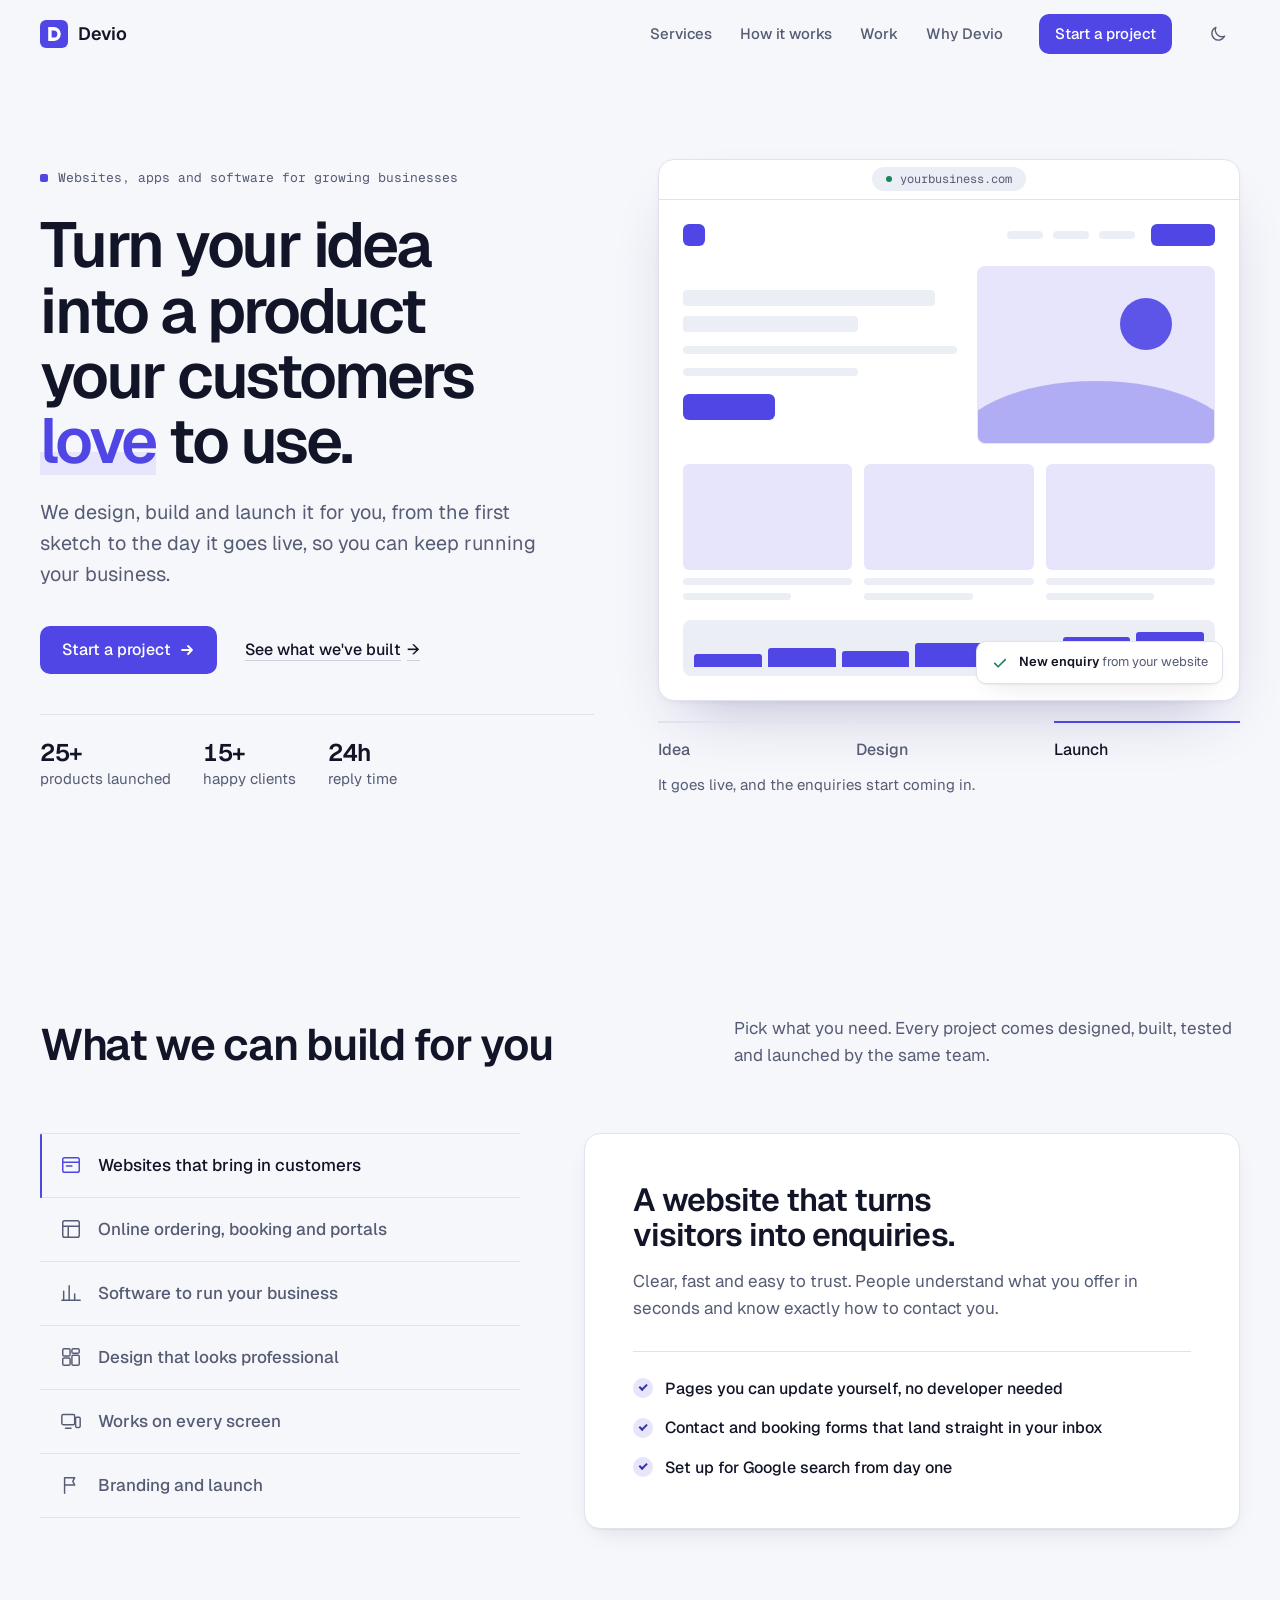
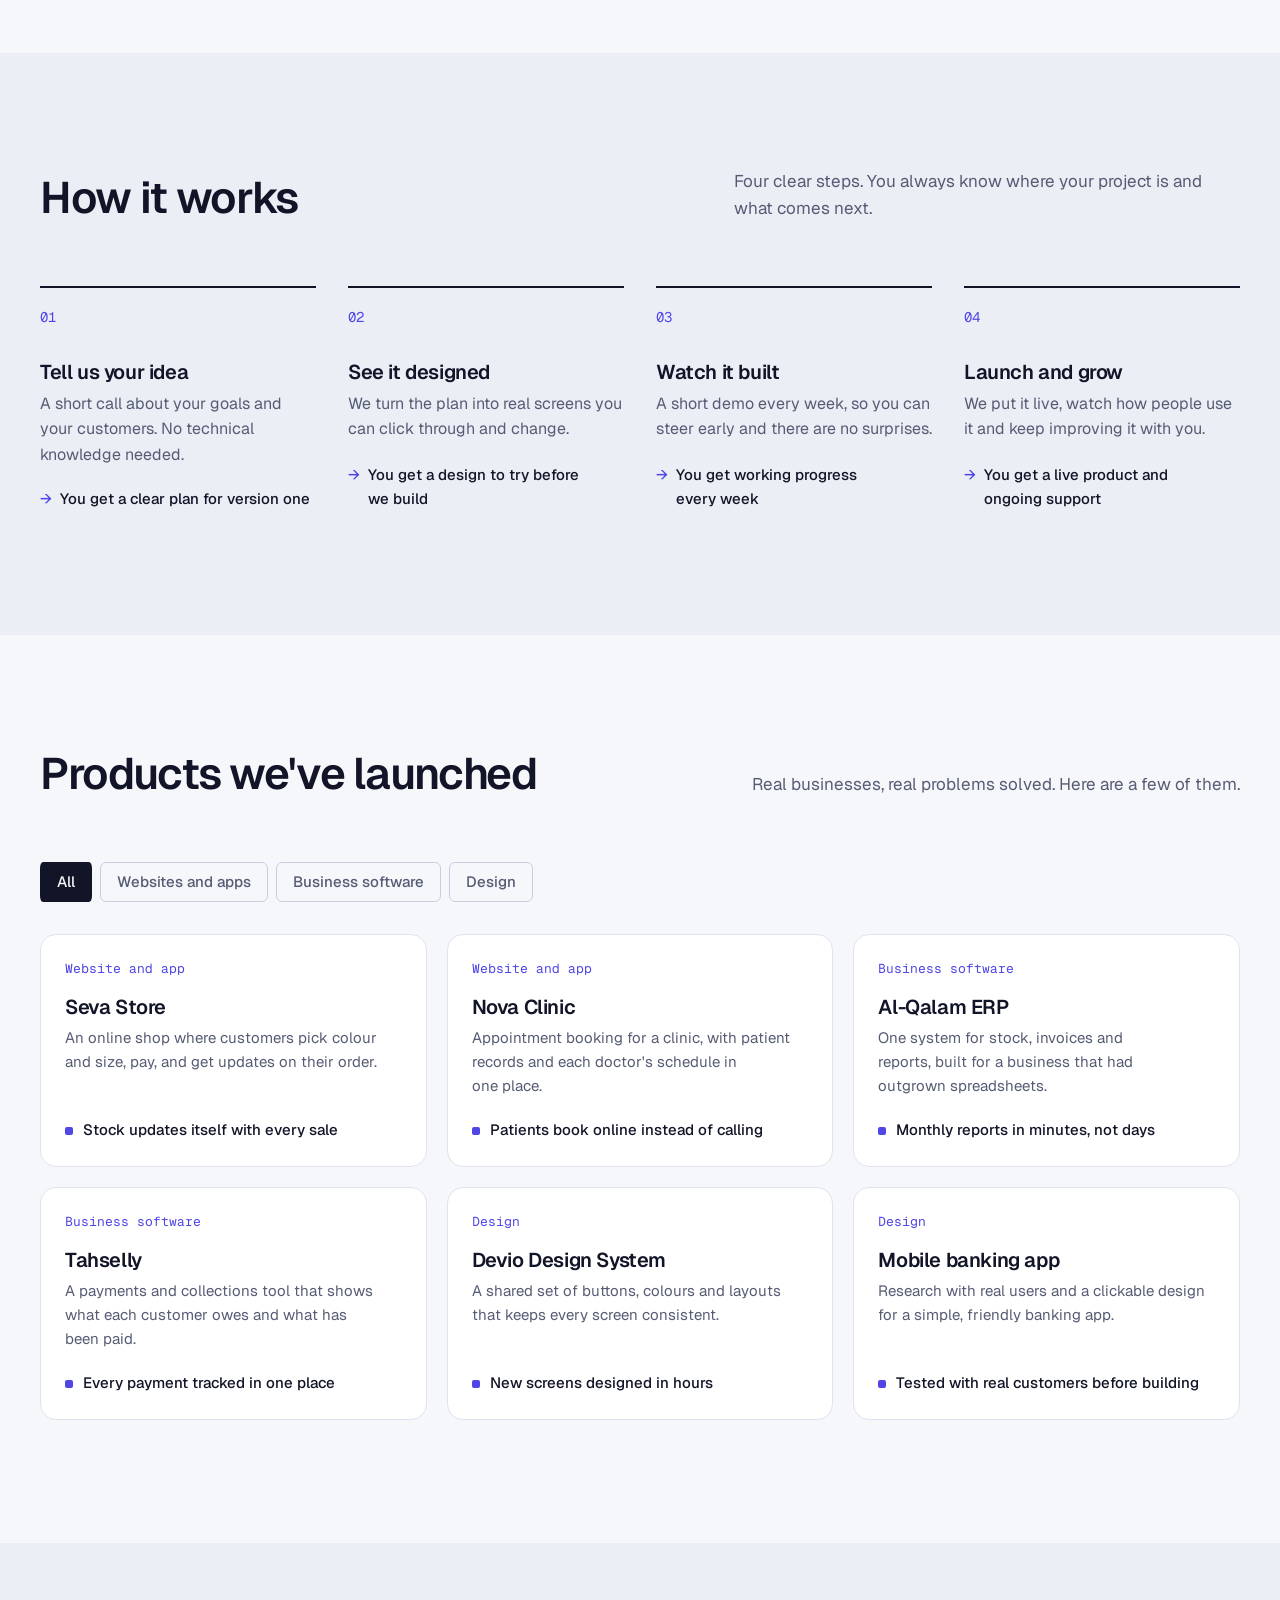
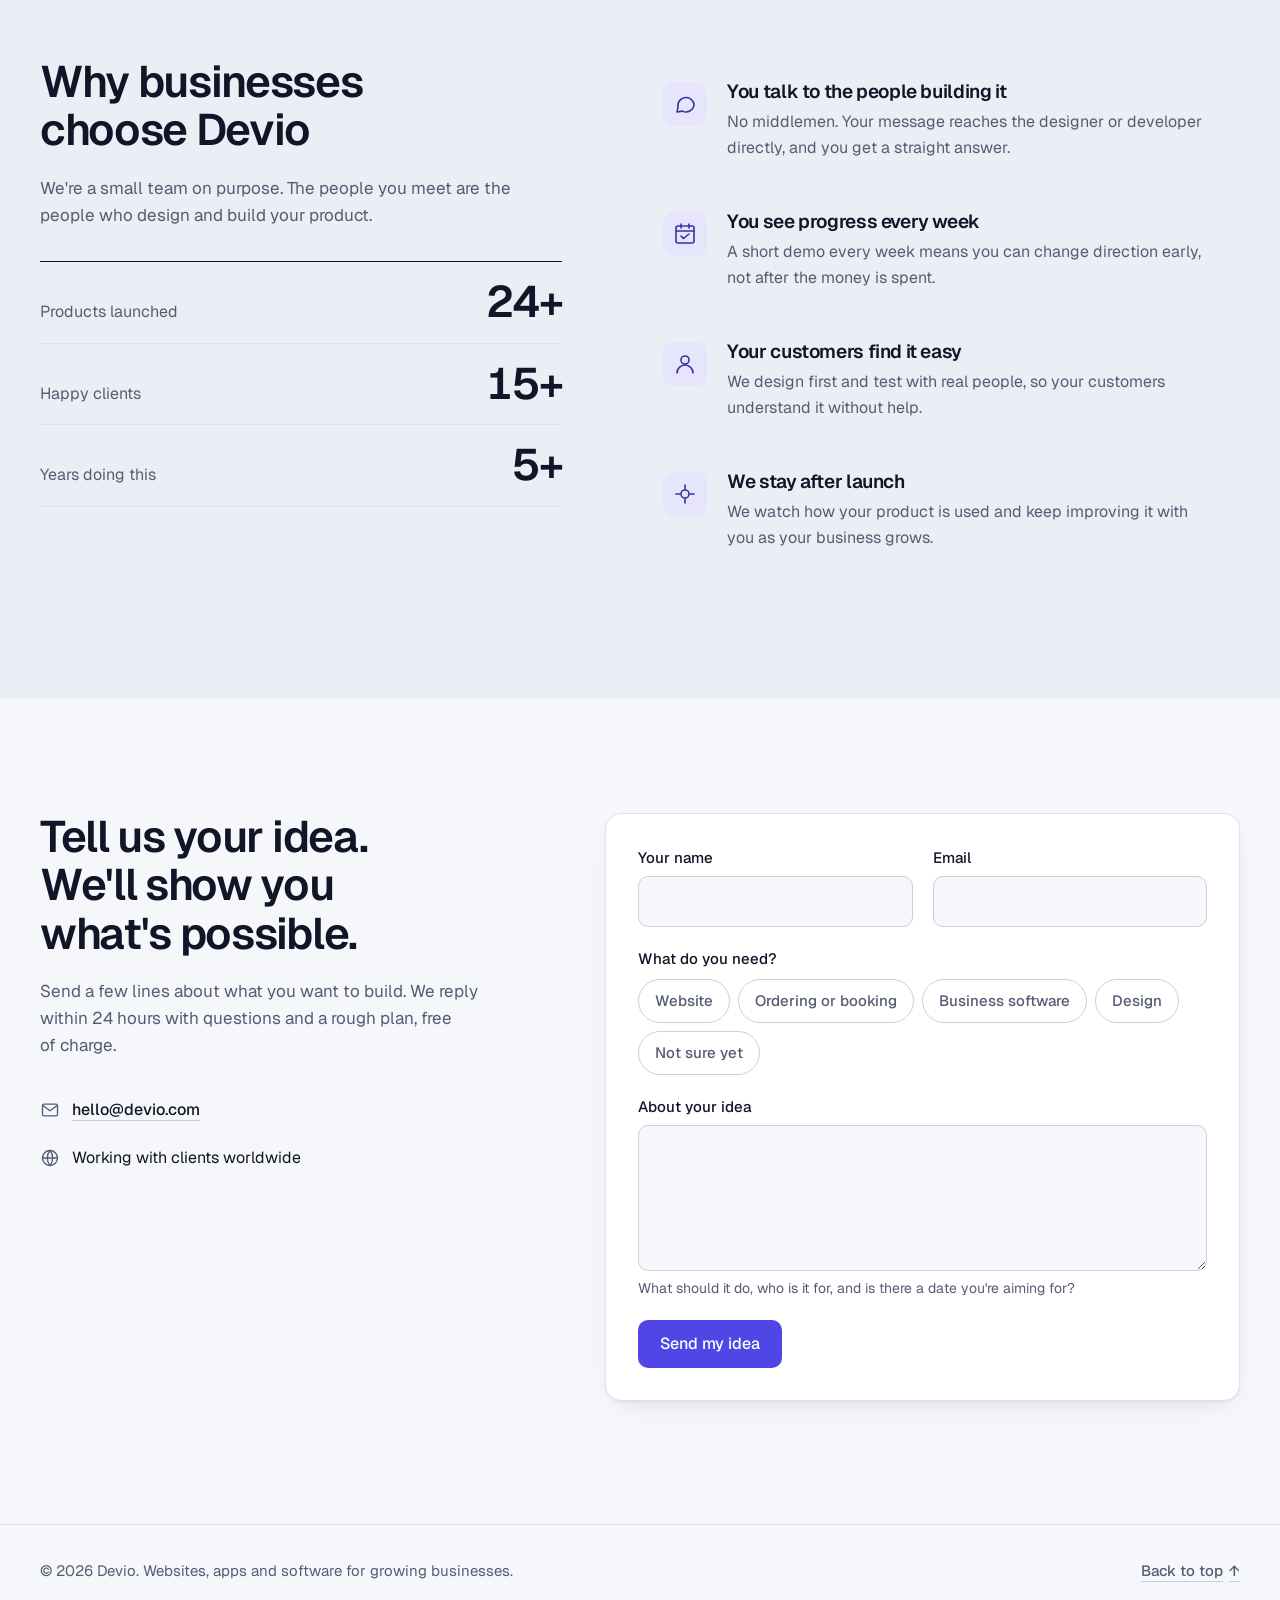
==== commit 7a658900: "Marketing redesign: blue brand, customer-focused copy, interactive demo - Back to the indigo-blue br" ====
--- a/index.html
+++ b/index.html
@@ -3,14 +3,14 @@
 <head>
   <meta charset="UTF-8" />
   <meta name="viewport" content="width=device-width, initial-scale=1" />
-  <title>Devio · Web apps, custom software and UI/UX design</title>
-  <meta name="description" content="Devio is a small software studio. We design and build web apps, custom software and interfaces for startups and growing businesses." />
-  <meta property="og:title" content="Devio · Web apps, custom software and UI/UX design" />
-  <meta property="og:description" content="A small software studio that takes your product from first sketch to launch." />
+  <title>Devio · Websites, apps and software that grow your business</title>
+  <meta name="description" content="Devio designs, builds and launches websites, web apps and custom software for startups and growing businesses. Tell us your idea and we'll show you what's possible." />
+  <meta property="og:title" content="Devio · Websites, apps and software that grow your business" />
+  <meta property="og:description" content="We turn your idea into a product your customers love to use, from first sketch to launch." />
   <meta property="og:type" content="website" />
   <meta property="og:image" content="assets/icons/icon-512.png" />
-  <meta name="theme-color" content="#f7f6f3" media="(prefers-color-scheme: light)" />
-  <meta name="theme-color" content="#141311" media="(prefers-color-scheme: dark)" />
+  <meta name="theme-color" content="#f6f7fb" media="(prefers-color-scheme: light)" />
+  <meta name="theme-color" content="#0b0d17" media="(prefers-color-scheme: dark)" />
 
   <link rel="icon" href="assets/icons/favicon.ico" sizes="any" />
   <link rel="icon" href="assets/icons/favicon.svg" type="image/svg+xml" />
@@ -39,16 +39,16 @@
   <header class="site-header" id="siteHeader">
     <div class="container header-inner">
       <a href="#top" class="brand" aria-label="Devio, back to top">
-        <svg class="brand-mark" viewBox="0 0 512 512" aria-hidden="true"><rect width="512" height="512" rx="112" fill="currentColor"/><path fill="var(--accent)" fill-rule="evenodd" d="M150 128h102a128 128 0 0 1 0 256H150zm62 62v132h40a66 66 0 0 0 0-132z"/></svg>
+        <svg class="brand-mark" viewBox="0 0 512 512" aria-hidden="true"><rect width="512" height="512" rx="112" fill="var(--accent)"/><path fill="var(--on-accent)" fill-rule="evenodd" d="M150 128h102a128 128 0 0 1 0 256H150zm62 62v132h40a66 66 0 0 0 0-132z"/></svg>
         <span>Devio</span>
       </a>
 
       <nav class="site-nav" id="siteNav" aria-label="Main">
         <ul>
           <li><a href="#services">Services</a></li>
-          <li><a href="#process">Process</a></li>
+          <li><a href="#process">How it works</a></li>
           <li><a href="#work">Work</a></li>
-          <li><a href="#about">About</a></li>
+          <li><a href="#why">Why Devio</a></li>
         </ul>
         <span class="nav-indicator" aria-hidden="true"></span>
         <a href="#contact" class="btn btn-primary btn-sm">Start a project</a>
@@ -71,24 +71,61 @@
     <section class="hero" id="top">
       <div class="container hero-inner">
         <div class="hero-copy">
-          <p class="kicker hero-in">Software studio for startups and growing businesses</p>
-          <h1 class="hero-in">Web apps and custom software, designed and built by one small team.</h1>
+          <p class="kicker hero-in">Websites, apps and software for growing businesses</p>
+          <h1 class="hero-in">Turn your idea into a product your customers <em>love</em> to use.</h1>
           <p class="lead hero-in">
-            Devio takes a product from first sketch to launch. You talk directly to
-            the people writing the code, and you see working software every week.
+            We design, build and launch it for you, from the first sketch to the
+            day it goes live, so you can keep running your business.
           </p>
           <div class="hero-actions hero-in">
             <a href="#contact" class="btn btn-primary">Start a project <svg class="btn-arrow" viewBox="0 0 16 16" aria-hidden="true"><path d="M3 8h10M9 4l4 4-4 4"/></svg></a>
-            <a href="#work" class="text-link">See recent work <span aria-hidden="true">→</span></a>
-          </div>
-        </div>
-
-        <dl class="facts" aria-label="Devio at a glance">
-          <div class="hero-in"><dt>Delivered</dt><dd>25+ projects for 15+ clients</dd></div>
-          <div class="hero-in"><dt>Stack</dt><dd>Laravel, React, JavaScript, Figma</dd></div>
-          <div class="hero-in"><dt>Based</dt><dd>Remote, working worldwide</dd></div>
-          <div class="hero-in"><dt>Reply time</dt><dd>Within 24 hours</dd></div>
-        </dl>
+            <a href="#work" class="text-link">See what we've built <span aria-hidden="true">→</span></a>
+          </div>
+          <ul class="trust hero-in" aria-label="Devio in numbers">
+            <li><strong><span data-count="25">25</span>+</strong> products launched</li>
+            <li><strong><span data-count="15">15</span>+</strong> happy clients</li>
+            <li><strong>24h</strong> reply time</li>
+          </ul>
+        </div>
+
+        <!-- Interactive demo: a site building itself in three steps -->
+        <figure class="demo hero-in" id="demo" data-stage="idea" aria-label="How your product comes together">
+          <div class="demo-window">
+            <div class="demo-bar" aria-hidden="true">
+              <span class="demo-url"><i class="live-dot"></i>yourbusiness.com</span>
+            </div>
+            <div class="demo-screen" aria-hidden="true">
+              <div class="d-nav"><i class="b b-accent d-logo"></i><i class="b d-link"></i><i class="b d-link"></i><i class="b d-link"></i><i class="b b-accent d-btn"></i></div>
+              <div class="d-hero">
+                <div class="d-copy">
+                  <i class="b d-h1"></i><i class="b d-h1 d-short"></i>
+                  <i class="b d-p"></i><i class="b d-p d-short"></i>
+                  <i class="b b-accent d-cta"></i>
+                </div>
+                <div class="b b-img d-pic"><i class="d-sun"></i><i class="d-hill"></i></div>
+              </div>
+              <div class="d-cards">
+                <div class="d-card"><i class="b b-img d-thumb"></i><i class="b d-line"></i><i class="b d-line d-short"></i></div>
+                <div class="d-card"><i class="b b-img d-thumb"></i><i class="b d-line"></i><i class="b d-line d-short"></i></div>
+                <div class="d-card"><i class="b b-img d-thumb"></i><i class="b d-line"></i><i class="b d-line d-short"></i></div>
+              </div>
+              <div class="d-chart">
+                <i style="--h:.35"></i><i style="--h:.5"></i><i style="--h:.42"></i><i style="--h:.62"></i><i style="--h:.58"></i><i style="--h:.78"></i><i style="--h:.92"></i>
+              </div>
+            </div>
+            <div class="d-toast" aria-hidden="true">
+              <svg viewBox="0 0 24 24"><path d="m5 12.5 4.5 4.5L19 7.5"/></svg>
+              <span><strong>New enquiry</strong> from your website</span>
+            </div>
+          </div>
+
+          <div class="demo-steps" role="tablist" aria-label="Project stage">
+            <button class="demo-step" type="button" role="tab" id="stage-idea" data-stage="idea" aria-selected="true">Idea</button>
+            <button class="demo-step" type="button" role="tab" id="stage-design" data-stage="design" aria-selected="false">Design</button>
+            <button class="demo-step" type="button" role="tab" id="stage-launch" data-stage="launch" aria-selected="false">Launch</button>
+          </div>
+          <figcaption class="demo-caption" id="demoCaption" aria-live="polite">We sketch every screen around what your customers need.</figcaption>
+        </figure>
       </div>
     </section>
 
@@ -96,54 +133,90 @@
     <section class="section" id="services" aria-labelledby="services-title">
       <div class="container">
         <header class="section-head reveal">
-          <h2 id="services-title">What we do</h2>
-          <p>Design and engineering under one roof, so nothing gets lost between the mockup and the code.</p>
+          <h2 id="services-title">What we can build for you</h2>
+          <p>Pick what you need. Every project comes designed, built, tested and launched by the same team.</p>
         </header>
 
-        <ul class="services">
-          <li class="service reveal">
-            <svg viewBox="0 0 24 24" aria-hidden="true"><rect x="3" y="4" width="18" height="16" rx="2"/><path d="M3 9h18M7 13h5M7 16h8"/></svg>
-            <div>
-              <h3>Web applications</h3>
-              <p>Dashboards, portals and internal tools built on Laravel and React, with an admin panel your team can actually use.</p>
-            </div>
-          </li>
-          <li class="service reveal">
-            <svg viewBox="0 0 24 24" aria-hidden="true"><path d="m15 17 5-5-5-5M9 7l-5 5 5 5"/></svg>
-            <div>
-              <h3>Custom programming</h3>
-              <p>APIs, integrations and automations shaped around how your business already works, not the other way round.</p>
-            </div>
-          </li>
-          <li class="service reveal">
-            <svg viewBox="0 0 24 24" aria-hidden="true"><rect x="3" y="3" width="8" height="8" rx="1.5"/><rect x="13" y="3" width="8" height="5" rx="1.5"/><rect x="13" y="10" width="8" height="11" rx="1.5"/><rect x="3" y="13" width="8" height="8" rx="1.5"/></svg>
-            <div>
-              <h3>UI design</h3>
-              <p>Interfaces and small design systems that keep every screen consistent as the product grows.</p>
-            </div>
-          </li>
-          <li class="service reveal">
-            <svg viewBox="0 0 24 24" aria-hidden="true"><path d="M4 6h10M4 12h7M4 18h10"/><circle cx="17.5" cy="12" r="3"/><path d="m19.7 14.2 2.3 2.3"/></svg>
-            <div>
-              <h3>UX research</h3>
-              <p>User flows, wireframes and clickable prototypes, tested with real users before a line of code is written.</p>
-            </div>
-          </li>
-          <li class="service reveal">
-            <svg viewBox="0 0 24 24" aria-hidden="true"><rect x="2" y="5" width="14" height="11" rx="1.5"/><rect x="17" y="8" width="5" height="11" rx="1.2"/><path d="M6 20h6"/></svg>
-            <div>
-              <h3>Responsive and mobile</h3>
-              <p>Every screen is checked on phones, tablets and desktops before it ships.</p>
-            </div>
-          </li>
-          <li class="service reveal">
-            <svg viewBox="0 0 24 24" aria-hidden="true"><path d="M5 21V4M5 4h11l-2 4 2 4H5"/></svg>
-            <div>
-              <h3>Branding and launch</h3>
-              <p>Logo, landing page and launch support to put your product in front of its first customers.</p>
-            </div>
-          </li>
-        </ul>
+        <div class="svc reveal">
+          <div class="svc-tabs" role="tablist" aria-label="Services" aria-orientation="vertical">
+            <span class="svc-marker" aria-hidden="true"></span>
+            <button class="svc-tab" type="button" role="tab" id="tab-site" aria-controls="panel-site" aria-selected="true">
+              <svg viewBox="0 0 24 24" aria-hidden="true"><rect x="3" y="4" width="18" height="16" rx="2"/><path d="M3 9h18M7 13h6"/></svg>Websites that bring in customers
+            </button>
+            <button class="svc-tab" type="button" role="tab" id="tab-app" aria-controls="panel-app" aria-selected="false" tabindex="-1">
+              <svg viewBox="0 0 24 24" aria-hidden="true"><rect x="3" y="3" width="18" height="18" rx="2"/><path d="M3 9h18M9 9v12"/></svg>Online ordering, booking and portals
+            </button>
+            <button class="svc-tab" type="button" role="tab" id="tab-software" aria-controls="panel-software" aria-selected="false" tabindex="-1">
+              <svg viewBox="0 0 24 24" aria-hidden="true"><path d="M4 20V10M10 20V4M16 20v-7M22 20H2"/></svg>Software to run your business
+            </button>
+            <button class="svc-tab" type="button" role="tab" id="tab-design" aria-controls="panel-design" aria-selected="false" tabindex="-1">
+              <svg viewBox="0 0 24 24" aria-hidden="true"><rect x="3" y="3" width="8" height="8" rx="1.5"/><rect x="13" y="3" width="8" height="5" rx="1.5"/><rect x="13" y="10" width="8" height="11" rx="1.5"/><rect x="3" y="13" width="8" height="8" rx="1.5"/></svg>Design that looks professional
+            </button>
+            <button class="svc-tab" type="button" role="tab" id="tab-mobile" aria-controls="panel-mobile" aria-selected="false" tabindex="-1">
+              <svg viewBox="0 0 24 24" aria-hidden="true"><rect x="2" y="5" width="14" height="11" rx="1.5"/><rect x="17" y="8" width="5" height="11" rx="1.2"/><path d="M6 20h6"/></svg>Works on every screen
+            </button>
+            <button class="svc-tab" type="button" role="tab" id="tab-brand" aria-controls="panel-brand" aria-selected="false" tabindex="-1">
+              <svg viewBox="0 0 24 24" aria-hidden="true"><path d="M5 21V4M5 4h11l-2 4 2 4H5"/></svg>Branding and launch
+            </button>
+          </div>
+
+          <div class="svc-panels">
+            <article class="svc-panel" role="tabpanel" id="panel-site" aria-labelledby="tab-site">
+              <h3>A website that turns visitors into enquiries.</h3>
+              <p>Clear, fast and easy to trust. People understand what you offer in seconds and know exactly how to contact you.</p>
+              <ul class="gets" aria-label="What you get">
+                <li>Pages you can update yourself, no developer needed</li>
+                <li>Contact and booking forms that land straight in your inbox</li>
+                <li>Set up for Google search from day one</li>
+              </ul>
+            </article>
+            <article class="svc-panel" role="tabpanel" id="panel-app" aria-labelledby="tab-app" hidden>
+              <h3>Let customers order, book and pay without calling you.</h3>
+              <p>Your business stays open after hours. Customers help themselves, and you see every order in one place.</p>
+              <ul class="gets" aria-label="What you get">
+                <li>Online ordering, booking and payments</li>
+                <li>Customer accounts with their history and status</li>
+                <li>A simple admin panel for your team</li>
+              </ul>
+            </article>
+            <article class="svc-panel" role="tabpanel" id="panel-software" aria-labelledby="tab-software" hidden>
+              <h3>Swap spreadsheets and paperwork for one simple system.</h3>
+              <p>Software shaped around how your business already works: stock, invoices, payments and reports, all together.</p>
+              <ul class="gets" aria-label="What you get">
+                <li>Less copying between files, fewer mistakes</li>
+                <li>Reports ready when you need them</li>
+                <li>Access for your whole team, with the right permissions</li>
+              </ul>
+            </article>
+            <article class="svc-panel" role="tabpanel" id="panel-design" aria-labelledby="tab-design" hidden>
+              <h3>A product that looks premium and feels easy.</h3>
+              <p>We design every screen first, then test it with real people, so your customers get it without a manual.</p>
+              <ul class="gets" aria-label="What you get">
+                <li>A clickable design to try before anything is built</li>
+                <li>Feedback from real users, not guesses</li>
+                <li>One consistent look across every page</li>
+              </ul>
+            </article>
+            <article class="svc-panel" role="tabpanel" id="panel-mobile" aria-labelledby="tab-mobile" hidden>
+              <h3>Looks right on phones, tablets and laptops.</h3>
+              <p>Most of your customers will find you on a phone. Every screen we make is checked on all sizes before it ships.</p>
+              <ul class="gets" aria-label="What you get">
+                <li>Easy to tap, read and buy on a small screen</li>
+                <li>Fast to load, even on mobile data</li>
+                <li>No separate "mobile version" to maintain</li>
+              </ul>
+            </article>
+            <article class="svc-panel" role="tabpanel" id="panel-brand" aria-labelledby="tab-brand" hidden>
+              <h3>Everything you need to open the doors.</h3>
+              <p>From a logo to the launch-day landing page, we help you get in front of your first customers.</p>
+              <ul class="gets" aria-label="What you get">
+                <li>A logo and colours that fit your business</li>
+                <li>A launch page that collects sign-ups</li>
+                <li>Support on launch day and after</li>
+              </ul>
+            </article>
+          </div>
+        </div>
       </div>
     </section>
 
@@ -151,30 +224,34 @@
     <section class="section section-tint" id="process" aria-labelledby="process-title">
       <div class="container">
         <header class="section-head reveal">
-          <h2 id="process-title">From idea to launch</h2>
-          <p>Four steps, and you can see where we are at every point.</p>
+          <h2 id="process-title">How it works</h2>
+          <p>Four clear steps. You always know where your project is and what comes next.</p>
         </header>
 
         <ol class="steps">
           <li class="step reveal">
             <span class="step-num">01</span>
-            <h3>Discover</h3>
-            <p>We learn your goals, your users and your market, and agree on what the first version must do.</p>
+            <h3>Tell us your idea</h3>
+            <p>A short call about your goals and your customers. No technical knowledge needed.</p>
+            <p class="step-get">You get a clear plan for version one</p>
           </li>
           <li class="step reveal">
             <span class="step-num">02</span>
-            <h3>Design</h3>
-            <p>Wireframes, then a clickable design you can try before anything is built.</p>
+            <h3>See it designed</h3>
+            <p>We turn the plan into real screens you can click through and change.</p>
+            <p class="step-get">You get a design to try before we build</p>
           </li>
           <li class="step reveal">
             <span class="step-num">03</span>
-            <h3>Build</h3>
-            <p>Clean, tested code with a demo every week, so there are no surprises at the end.</p>
+            <h3>Watch it built</h3>
+            <p>A short demo every week, so you can steer early and there are no surprises.</p>
+            <p class="step-get">You get working progress every week</p>
           </li>
           <li class="step reveal">
             <span class="step-num">04</span>
-            <h3>Launch</h3>
-            <p>We deploy, watch how it is used and keep improving it with you.</p>
+            <h3>Launch and grow</h3>
+            <p>We put it live, watch how people use it and keep improving it with you.</p>
+            <p class="step-get">You get a live product and ongoing support</p>
           </li>
         </ol>
       </div>
@@ -184,16 +261,16 @@
     <section class="section" id="work" aria-labelledby="work-title">
       <div class="container">
         <header class="section-head reveal">
-          <h2 id="work-title">Recent work</h2>
-          <p>A few of the products we have designed and built.</p>
+          <h2 id="work-title">Products we've launched</h2>
+          <p>Real businesses, real problems solved. Here are a few of them.</p>
         </header>
 
         <div class="filters reveal" id="filters" role="group" aria-label="Filter projects">
           <span class="filter-indicator" aria-hidden="true"></span>
           <button class="filter" type="button" data-filter="all" aria-pressed="true">All</button>
-          <button class="filter" type="button" data-filter="web" aria-pressed="false">Web apps</button>
-          <button class="filter" type="button" data-filter="design" aria-pressed="false">UI / UX</button>
-          <button class="filter" type="button" data-filter="software" aria-pressed="false">Software</button>
+          <button class="filter" type="button" data-filter="web" aria-pressed="false">Websites and apps</button>
+          <button class="filter" type="button" data-filter="software" aria-pressed="false">Business software</button>
+          <button class="filter" type="button" data-filter="design" aria-pressed="false">Design</button>
         </div>
 
         <!-- Projects are rendered from the list in js/main.js -->
@@ -201,28 +278,49 @@
       </div>
     </section>
 
-    <!-- About -->
-    <section class="section section-tint" id="about" aria-labelledby="about-title">
-      <div class="container about-inner">
-        <div class="about-copy reveal">
-          <h2 id="about-title">A small team that cares about the details</h2>
-          <p>
-            We are developers and designers who work with startups and growing
-            businesses. We keep teams small on purpose: the person you brief is the
-            person who builds it.
-          </p>
-          <ul class="checks">
-            <li>Direct contact with the people building your product</li>
-            <li>Modern, well-supported tools: Laravel, React, JavaScript</li>
-            <li>Design first, so the product is easy to use from day one</li>
-          </ul>
-        </div>
-
-        <dl class="stats reveal">
-          <div><dt>Projects delivered</dt><dd><span data-count="25">25</span>+</dd></div>
-          <div><dt>Clients</dt><dd><span data-count="15">15</span>+</dd></div>
-          <div><dt>Years of experience</dt><dd><span data-count="5">5</span>+</dd></div>
-        </dl>
+    <!-- Why Devio -->
+    <section class="section section-tint" id="why" aria-labelledby="why-title">
+      <div class="container why-inner">
+        <div class="why-copy reveal">
+          <h2 id="why-title">Why businesses choose Devio</h2>
+          <p>We're a small team on purpose. The people you meet are the people who design and build your product.</p>
+          <dl class="stats">
+            <div><dt>Products launched</dt><dd><span data-count="25">25</span>+</dd></div>
+            <div><dt>Happy clients</dt><dd><span data-count="15">15</span>+</dd></div>
+            <div><dt>Years doing this</dt><dd><span data-count="5">5</span>+</dd></div>
+          </dl>
+        </div>
+
+        <ul class="reasons">
+          <li class="reason reveal">
+            <svg viewBox="0 0 24 24" aria-hidden="true"><path d="M21 12a8 8 0 0 1-11.6 7.1L4 20l1-4.6A8 8 0 1 1 21 12z"/></svg>
+            <div>
+              <h3>You talk to the people building it</h3>
+              <p>No middlemen. Your message reaches the designer or developer directly, and you get a straight answer.</p>
+            </div>
+          </li>
+          <li class="reason reveal">
+            <svg viewBox="0 0 24 24" aria-hidden="true"><rect x="3" y="4" width="18" height="17" rx="2"/><path d="M3 9h18M8 2v4M16 2v4M8 14l2.5 2.5L16 12"/></svg>
+            <div>
+              <h3>You see progress every week</h3>
+              <p>A short demo every week means you can change direction early, not after the money is spent.</p>
+            </div>
+          </li>
+          <li class="reason reveal">
+            <svg viewBox="0 0 24 24" aria-hidden="true"><circle cx="12" cy="8" r="4"/><path d="M4 21a8 8 0 0 1 16 0"/></svg>
+            <div>
+              <h3>Your customers find it easy</h3>
+              <p>We design first and test with real people, so your customers understand it without help.</p>
+            </div>
+          </li>
+          <li class="reason reveal">
+            <svg viewBox="0 0 24 24" aria-hidden="true"><path d="M12 3v4M12 17v4M3 12h4M17 12h4"/><circle cx="12" cy="12" r="4"/></svg>
+            <div>
+              <h3>We stay after launch</h3>
+              <p>We watch how your product is used and keep improving it with you as your business grows.</p>
+            </div>
+          </li>
+        </ul>
       </div>
     </section>
 
@@ -230,8 +328,8 @@
     <section class="section" id="contact" aria-labelledby="contact-title">
       <div class="container contact-inner">
         <div class="contact-copy reveal">
-          <h2 id="contact-title">Have an idea? Let's talk it through.</h2>
-          <p>Tell us what you want to build. We reply within 24 hours, usually with a few questions and a rough plan.</p>
+          <h2 id="contact-title">Tell us your idea. We'll show you what's possible.</h2>
+          <p>Send a few lines about what you want to build. We reply within 24 hours with questions and a rough plan, free of charge.</p>
           <ul class="contact-lines">
             <li>
               <svg viewBox="0 0 24 24" aria-hidden="true"><rect x="3" y="5" width="18" height="14" rx="2"/><path d="m4 7 8 6 8-6"/></svg>
@@ -239,7 +337,7 @@
             </li>
             <li>
               <svg viewBox="0 0 24 24" aria-hidden="true"><circle cx="12" cy="12" r="9"/><path d="M3 12h18M12 3a14 14 0 0 1 0 18M12 3a14 14 0 0 0 0 18"/></svg>
-              <span>Remote, working worldwide</span>
+              <span>Working with clients worldwide</span>
             </li>
           </ul>
         </div>
@@ -257,28 +355,26 @@
               <p class="field-error" id="email-error"></p>
             </div>
           </div>
+          <fieldset class="field">
+            <legend>What do you need?</legend>
+            <div class="choices" id="service">
+              <label class="choice"><input type="radio" name="service" value="Website" required /><span>Website</span></label>
+              <label class="choice"><input type="radio" name="service" value="Online ordering or booking" /><span>Ordering or booking</span></label>
+              <label class="choice"><input type="radio" name="service" value="Business software" /><span>Business software</span></label>
+              <label class="choice"><input type="radio" name="service" value="Design" /><span>Design</span></label>
+              <label class="choice"><input type="radio" name="service" value="Not sure yet" /><span>Not sure yet</span></label>
+            </div>
+            <p class="field-error" id="service-error"></p>
+          </fieldset>
           <div class="field">
-            <label for="service">What do you need?</label>
-            <div class="select-wrap">
-              <select id="service" name="service" required aria-describedby="service-error">
-                <option value="" selected disabled>Choose a service</option>
-                <option>Web application</option>
-                <option>Custom programming</option>
-                <option>UI / UX design</option>
-                <option>Something else</option>
-              </select>
-            </div>
-            <p class="field-error" id="service-error"></p>
-          </div>
-          <div class="field">
-            <label for="message">About your project</label>
-            <textarea id="message" name="message" rows="5" required aria-describedby="message-error message-hint"></textarea>
-            <p class="field-hint" id="message-hint">What it should do, who will use it, and any deadline.</p>
+            <label for="message">About your idea</label>
+            <textarea id="message" name="message" rows="5" required aria-describedby="message-hint message-error"></textarea>
+            <p class="field-hint" id="message-hint">What should it do, who is it for, and is there a date you're aiming for?</p>
             <p class="field-error" id="message-error"></p>
           </div>
           <div class="form-foot">
             <button type="submit" class="btn btn-primary" id="submitBtn">
-              <span class="btn-label">Send message</span>
+              <span class="btn-label">Send my idea</span>
             </button>
             <p class="form-note" id="formNote" role="status"></p>
           </div>
@@ -289,7 +385,7 @@
 
   <footer class="site-footer">
     <div class="container footer-inner">
-      <p>© <span id="year">2026</span> Devio. Web apps, custom software and UI/UX design.</p>
+      <p>© <span id="year">2026</span> Devio. Websites, apps and software for growing businesses.</p>
       <a href="#top" class="text-link">Back to top <span aria-hidden="true">↑</span></a>
     </div>
   </footer>
--- a/css/style.css
+++ b/css/style.css
@@ -1,6 +1,6 @@
 /* =========================================================
    Devio — stylesheet
-   One accent colour (--accent). Neutrals are one warm grey family.
+   One accent colour (--accent, indigo blue). Neutrals are one cool grey family.
    Spacing follows a 4px grid. Change the tokens below to rebrand.
    ========================================================= */
 
@@ -9,26 +9,28 @@
   --font-mono: "Geist Mono", ui-monospace, "Cascadia Code", Consolas, monospace;
 
   /* light (default) */
-  --bg: #f7f6f3;
-  --bg-tint: #efede8;
+  --bg: #f6f7fb;
+  --bg-tint: #eceef6;
   --surface: #ffffff;
-  --ink: #1a1916;
-  --muted: #5e5b54;
-  --line: #e2dfd8;
-  --line-strong: #cfcbc2;
-  --accent: #c2410c;
-  --accent-hover: #a8380a;
+  --ink: #121527;
+  --muted: #565c74;
+  --line: #e0e3ee;
+  --line-strong: #c9cee0;
+  --accent: #4f46e5;
+  --accent-hover: #4338ca;
   --on-accent: #ffffff;
-  --accent-soft: #fbe9df;
-  --danger: #b42318;
-  --success: #1f7a4a;
-  --focus: #c2410c;
-  --header-bg: rgba(247, 246, 243, .86);
-  --shadow: 0 1px 2px rgba(40, 32, 20, .06), 0 8px 24px -12px rgba(40, 32, 20, .14);
+  --accent-soft: #e6e5fc;
+  --accent-ink: #3730a3;
+  --danger: #c0262d;
+  --success: #16855a;
+  --focus: #4f46e5;
+  --header-bg: rgba(246, 247, 251, .86);
+  --shadow: 0 1px 2px rgba(18, 21, 39, .06), 0 10px 28px -14px rgba(18, 21, 39, .18);
+  --shadow-lg: 0 2px 4px rgba(18, 21, 39, .04), 0 30px 60px -28px rgba(39, 36, 120, .32);
 
   --r-sm: 6px;
   --r-md: 10px;
-  --r-lg: 14px;
+  --r-lg: 16px;
 
   --gutter: clamp(16px, 4vw, 40px);
   --section: clamp(72px, 9vw, 128px);
@@ -40,43 +42,47 @@
 
 @media (prefers-color-scheme: dark) {
   :root:not([data-theme="light"]) {
-    --bg: #141311;
-    --bg-tint: #1a1917;
-    --surface: #1f1e1b;
-    --ink: #edebe6;
-    --muted: #a29e95;
-    --line: #2f2d29;
-    --line-strong: #45423c;
-    --accent: #f08a5d;
-    --accent-hover: #f5a07a;
-    --on-accent: #1d0d04;
-    --accent-soft: #3a2116;
-    --danger: #f28b82;
-    --success: #6fcf97;
-    --focus: #f08a5d;
-    --header-bg: rgba(20, 19, 17, .86);
-    --shadow: 0 1px 2px rgba(0, 0, 0, .3), 0 12px 28px -14px rgba(0, 0, 0, .6);
+    --bg: #0b0d17;
+    --bg-tint: #10131f;
+    --surface: #161a29;
+    --ink: #e8eaf2;
+    --muted: #9aa0b5;
+    --line: #252a3d;
+    --line-strong: #363c56;
+    --accent: #818cf8;
+    --accent-hover: #a5b4fc;
+    --on-accent: #0b0d17;
+    --accent-soft: #232650;
+    --accent-ink: #c7cbff;
+    --danger: #f2888b;
+    --success: #5fd3a1;
+    --focus: #818cf8;
+    --header-bg: rgba(11, 13, 23, .84);
+    --shadow: 0 1px 2px rgba(0, 0, 0, .35), 0 12px 28px -14px rgba(0, 0, 0, .7);
+    --shadow-lg: 0 2px 4px rgba(0, 0, 0, .3), 0 30px 70px -30px rgba(0, 0, 0, .8);
     color-scheme: dark;
   }
 }
 
 :root[data-theme="dark"] {
-  --bg: #141311;
-  --bg-tint: #1a1917;
-  --surface: #1f1e1b;
-  --ink: #edebe6;
-  --muted: #a29e95;
-  --line: #2f2d29;
-  --line-strong: #45423c;
-  --accent: #f08a5d;
-  --accent-hover: #f5a07a;
-  --on-accent: #1d0d04;
-  --accent-soft: #3a2116;
-  --danger: #f28b82;
-  --success: #6fcf97;
-  --focus: #f08a5d;
-  --header-bg: rgba(20, 19, 17, .86);
-  --shadow: 0 1px 2px rgba(0, 0, 0, .3), 0 12px 28px -14px rgba(0, 0, 0, .6);
+  --bg: #0b0d17;
+  --bg-tint: #10131f;
+  --surface: #161a29;
+  --ink: #e8eaf2;
+  --muted: #9aa0b5;
+  --line: #252a3d;
+  --line-strong: #363c56;
+  --accent: #818cf8;
+  --accent-hover: #a5b4fc;
+  --on-accent: #0b0d17;
+  --accent-soft: #232650;
+  --accent-ink: #c7cbff;
+  --danger: #f2888b;
+  --success: #5fd3a1;
+  --focus: #818cf8;
+  --header-bg: rgba(11, 13, 23, .84);
+  --shadow: 0 1px 2px rgba(0, 0, 0, .35), 0 12px 28px -14px rgba(0, 0, 0, .7);
+  --shadow-lg: 0 2px 4px rgba(0, 0, 0, .3), 0 30px 70px -30px rgba(0, 0, 0, .8);
   color-scheme: dark;
 }
 
@@ -108,6 +114,7 @@
 img, svg { display: block; max-width: 100%; }
 button, input, select, textarea { font: inherit; color: inherit; }
 button { cursor: pointer; background: none; border: 0; }
+fieldset { border: 0; min-width: 0; }
 
 :focus-visible { outline: 2px solid var(--focus); outline-offset: 3px; border-radius: 4px; }
 
@@ -121,7 +128,7 @@
 .skip-link:focus { top: 12px; }
 
 /* line icons share one stroke weight */
-.service svg, .contact-lines svg, .icon-btn svg {
+.svc-tab svg, .reason svg, .contact-lines svg, .icon-btn svg, .d-toast svg {
   fill: none; stroke: currentColor; stroke-width: 1.6; stroke-linecap: round; stroke-linejoin: round;
 }
 
@@ -140,6 +147,13 @@
 .btn[disabled] { cursor: progress; opacity: .7; }
 .btn[disabled]:active { transform: none; }
 
+.btn-arrow {
+  width: 16px; height: 16px; fill: none; stroke: currentColor; stroke-width: 1.8;
+  stroke-linecap: round; stroke-linejoin: round;
+  transition: transform .2s var(--ease-out);
+}
+.btn:hover .btn-arrow { transform: translateX(3px); }
+
 .text-link {
   display: inline-flex; align-items: center; gap: 6px;
   min-height: 44px;
@@ -162,10 +176,7 @@
 .icon-btn svg { width: 20px; height: 20px; }
 
 /* theme icon: shows the theme you would switch TO; the two icons cross-fade with a quarter turn */
-#themeToggle svg {
-  grid-area: 1 / 1;
-  transition: opacity .25s ease, transform .35s var(--ease-out);
-}
+#themeToggle svg { grid-area: 1 / 1; transition: opacity .25s ease, transform .35s var(--ease-out); }
 .icon-sun { opacity: 0; transform: rotate(-90deg) scale(.8); }
 :root[data-theme="dark"] .icon-sun { opacity: 1; transform: none; }
 :root[data-theme="dark"] .icon-moon { opacity: 0; transform: rotate(90deg) scale(.8); }
@@ -173,12 +184,9 @@
   :root:not([data-theme="light"]) .icon-sun { opacity: 1; transform: none; }
   :root:not([data-theme="light"]) .icon-moon { opacity: 0; transform: rotate(90deg) scale(.8); }
 }
-/* colours ease only while the theme is being switched, never on page load */
-.theme-switching body,
-.theme-switching .site-header,
-.theme-switching .section-tint,
-.theme-switching .project,
-.theme-switching .contact-form {
+.theme-switching body, .theme-switching .site-header, .theme-switching .section-tint,
+.theme-switching .project, .theme-switching .contact-form, .theme-switching .svc-panel,
+.theme-switching .demo-window {
   transition: background-color .3s ease, color .3s ease, border-color .3s ease;
 }
 
@@ -189,8 +197,10 @@
   -webkit-backdrop-filter: saturate(1.4) blur(10px);
   backdrop-filter: saturate(1.4) blur(10px);
   border-bottom: 1px solid transparent;
+  transition: border-color .2s ease, transform .35s var(--ease-out);
 }
 .site-header.scrolled { border-bottom-color: var(--line); }
+.site-header.is-hidden { transform: translateY(-100%); }
 .header-inner { display: flex; align-items: center; gap: 24px; height: var(--header-h); }
 
 .brand {
@@ -198,9 +208,10 @@
   font-weight: 600; font-size: 1.125rem; letter-spacing: -0.01em; text-decoration: none;
   min-height: 44px; margin-right: auto;
 }
-.brand-mark { width: 28px; height: 28px; color: var(--ink); }
-
-.site-nav { display: flex; align-items: center; gap: 24px; }
+.brand-mark { width: 28px; height: 28px; transition: transform .3s var(--ease-out); }
+.brand:hover .brand-mark { transform: rotate(-8deg); }
+
+.site-nav { position: relative; display: flex; align-items: center; gap: 24px; }
 .site-nav ul { display: flex; gap: 4px; }
 .site-nav ul a {
   display: inline-flex; align-items: center; min-height: 40px; padding: 0 12px;
@@ -210,250 +221,6 @@
 }
 .site-nav ul a:hover { color: var(--ink); background: var(--bg-tint); }
 .site-nav ul a[aria-current="true"] { color: var(--ink); }
-
-.header-actions { display: flex; align-items: center; gap: 4px; }
-.menu-btn { display: none; }
-.menu-line { transition: transform .25s var(--ease-out); transform-origin: 12px 12px; }
-.menu-btn[aria-expanded="true"] .menu-line-1 { transform: translateY(4px) rotate(45deg); }
-.menu-btn[aria-expanded="true"] .menu-line-2 { transform: translateY(-4px) rotate(-45deg); }
-
-/* ---------- Hero ---------- */
-.hero { padding: clamp(56px, 9vw, 120px) 0 clamp(64px, 8vw, 112px); }
-.hero-inner {
-  display: grid; grid-template-columns: minmax(0, 1.6fr) minmax(0, 1fr);
-  gap: clamp(40px, 6vw, 96px); align-items: end;
-}
-.kicker {
-  font-family: var(--font-mono); font-size: .8125rem; color: var(--muted);
-  margin-bottom: 24px;
-}
-.kicker::before {
-  content: ""; display: inline-block; width: 8px; height: 8px; margin-right: 10px;
-  border-radius: 2px; background: var(--accent); vertical-align: 1px;
-}
-.hero h1 {
-  font-size: clamp(2.375rem, 1.5rem + 3.6vw, 4.5rem);
-  line-height: 1.02; letter-spacing: -0.04em; font-weight: 600;
-  max-width: 16ch;
-}
-.lead {
-  margin-top: 28px; max-width: 54ch;
-  font-size: clamp(1.0625rem, 1rem + .3vw, 1.25rem); color: var(--muted); line-height: 1.55;
-}
-.hero-actions { display: flex; flex-wrap: wrap; align-items: center; gap: 12px 28px; margin-top: 40px; }
-
-.facts { border-top: 1px solid var(--ink); }
-.facts > div {
-  display: grid; grid-template-columns: 7.5rem 1fr; gap: 16px;
-  padding: 16px 0; border-bottom: 1px solid var(--line);
-}
-.facts dt { font-family: var(--font-mono); font-size: .8125rem; color: var(--muted); padding-top: 2px; }
-.facts dd { font-weight: 500; }
-
-/* ---------- Sections ---------- */
-.section { padding: var(--section) 0 calc(var(--section) + 8px); }
-.section-tint { background: var(--bg-tint); }
-.section-head {
-  display: grid; grid-template-columns: minmax(0, 1fr) minmax(0, 1fr);
-  gap: 16px 48px; align-items: end;
-  margin-bottom: clamp(40px, 5vw, 64px);
-}
-.section-head h2, .about-copy h2, .contact-copy h2 {
-  font-size: clamp(1.875rem, 1.3rem + 2vw, 2.75rem); letter-spacing: -0.03em;
-}
-.section-head p { color: var(--muted); font-size: 1.0625rem; max-width: 46ch; justify-self: end; }
-
-/* ---------- Services: a ruled list, not a card grid ---------- */
-.services {
-  display: grid; grid-template-columns: repeat(2, minmax(0, 1fr));
-  column-gap: clamp(32px, 5vw, 80px);
-  border-top: 1px solid var(--line);
-}
-.service {
-  display: grid; grid-template-columns: 24px 1fr; gap: 20px;
-  padding: 28px 0; border-bottom: 1px solid var(--line);
-}
-.service svg { width: 24px; height: 24px; color: var(--accent); margin-top: 2px; }
-.service h3 { font-size: 1.1875rem; margin-bottom: 8px; }
-.service p { color: var(--muted); max-width: 52ch; }
-
-/* ---------- Process: a real sequence, so numbers are earned ---------- */
-.steps { display: grid; grid-template-columns: repeat(4, minmax(0, 1fr)); gap: 32px; counter-reset: none; }
-.step { padding-top: 20px; }
-.step-num { display: block; font-family: var(--font-mono); font-size: .875rem; color: var(--accent); margin-bottom: 32px; }
-.step h3 { font-size: 1.25rem; margin-bottom: 8px; }
-.step p { color: var(--muted); }
-
-/* ---------- Work ---------- */
-.filters { display: flex; flex-wrap: wrap; gap: 8px; margin-bottom: 32px; }
-.filter {
-  min-height: 40px; padding: 0 16px; border-radius: var(--r-sm);
-  border: 1px solid var(--line-strong); color: var(--muted);
-  font-size: .9375rem; font-weight: 500;
-  transition: background-color .18s ease, color .18s ease, border-color .18s ease, transform .12s var(--ease-out);
-}
-.filter:hover { color: var(--ink); border-color: var(--ink); }
-.filter:active { transform: scale(.97); }
-.filter[aria-pressed="true"] { background: var(--ink); border-color: var(--ink); color: var(--bg); }
-
-.projects { display: grid; grid-template-columns: repeat(3, minmax(0, 1fr)); gap: 20px; }
-.project {
-  display: flex; flex-direction: column;
-  background: var(--surface); border: 1px solid var(--line); border-radius: var(--r-lg);
-  overflow: hidden;
-}
-.project:hover { border-color: var(--line-strong); box-shadow: var(--shadow); }
-.project-thumb { aspect-ratio: 16 / 10; background: var(--bg-tint); border-bottom: 1px solid var(--line); }
-.project-thumb img { width: 100%; height: 100%; object-fit: cover; }
-.project-body { display: flex; flex-direction: column; flex: 1; padding: 24px; }
-.project-meta {
-  display: flex; justify-content: space-between; gap: 12px;
-  font-family: var(--font-mono); font-size: .8125rem; color: var(--muted);
-  margin-bottom: 20px;
-}
-.project-meta .cat { color: var(--accent); }
-.project h3 { font-size: 1.25rem; margin-bottom: 8px; }
-.project p { color: var(--muted); font-size: .9375rem; }
-.project-tags { margin-top: auto; padding-top: 20px; display: flex; flex-wrap: wrap; gap: 6px; }
-.project-tags li {
-  font-size: .8125rem; padding: 3px 8px; border-radius: 4px;
-  background: var(--bg-tint); color: var(--muted);
-}
-.project-link { margin-top: 12px; align-self: flex-start; }
-
-.empty {
-  grid-column: 1 / -1;
-  min-height: 240px; display: grid; place-content: center; justify-items: center; gap: 12px;
-  text-align: center; color: var(--muted);
-  border: 1px dashed var(--line-strong); border-radius: var(--r-lg); padding: 32px 16px;
-}
-.empty svg { width: 28px; height: 28px; fill: none; stroke: currentColor; stroke-width: 1.6; stroke-linecap: round; }
-.empty .text-link { color: var(--ink); }
-
-/* ---------- About ---------- */
-.about-inner {
-  display: grid; grid-template-columns: minmax(0, 1.2fr) minmax(0, 1fr);
-  gap: clamp(40px, 6vw, 96px); align-items: start;
-}
-.about-copy p { margin: 20px 0 28px; color: var(--muted); font-size: 1.0625rem; max-width: 56ch; }
-.checks { display: grid; gap: 12px; }
-.checks li { position: relative; padding-left: 28px; }
-.checks li::before {
-  content: ""; position: absolute; left: 2px; top: .45em;
-  width: 12px; height: 7px;
-  border-left: 2px solid var(--accent); border-bottom: 2px solid var(--accent);
-  transform: rotate(-45deg);
-}
-.stats { border-top: 1px solid var(--ink); }
-.stats > div {
-  display: flex; justify-content: space-between; align-items: baseline; gap: 16px;
-  padding: 20px 0; border-bottom: 1px solid var(--line);
-}
-.stats dt { color: var(--muted); }
-.stats dd {
-  font-size: clamp(2rem, 1.5rem + 1.6vw, 2.75rem); font-weight: 600; letter-spacing: -0.03em;
-  font-variant-numeric: tabular-nums; line-height: 1;
-}
-
-/* ---------- Contact ---------- */
-.contact-inner {
-  display: grid; grid-template-columns: minmax(0, 1fr) minmax(0, 1.3fr);
-  gap: clamp(40px, 6vw, 96px); align-items: start;
-}
-.contact-copy p { margin: 20px 0 28px; color: var(--muted); font-size: 1.0625rem; max-width: 44ch; }
-.contact-lines { display: grid; gap: 4px; }
-.contact-lines li { display: flex; align-items: center; gap: 12px; min-height: 44px; }
-.contact-lines svg { width: 20px; height: 20px; color: var(--muted); flex: none; }
-.contact-lines a { font-weight: 500; text-underline-offset: 5px; text-decoration-color: var(--line-strong); }
-.contact-lines a:hover { color: var(--accent); text-decoration-color: currentColor; }
-
-.contact-form {
-  display: grid; gap: 20px;
-  padding: clamp(20px, 3vw, 32px);
-  background: var(--surface); border: 1px solid var(--line); border-radius: var(--r-lg);
-  transition: opacity .2s ease;
-}
-.contact-form[aria-busy="true"] { opacity: .65; }
-.field-row { display: grid; grid-template-columns: repeat(2, minmax(0, 1fr)); gap: 20px; }
-.field { display: grid; gap: 6px; align-content: start; }
-.field label { font-size: .9375rem; font-weight: 500; }
-.field input, .field select, .field textarea {
-  width: 100%; min-height: 48px; padding: 12px 14px;
-  border: 1px solid var(--line-strong); border-radius: var(--r-md);
-  background: var(--bg); font-size: 1rem;
-  transition: border-color .18s ease, box-shadow .18s ease;
-}
-.field textarea { resize: vertical; min-height: 128px; line-height: 1.5; }
-.field input:hover, .field select:hover, .field textarea:hover { border-color: var(--muted); }
-.field input:focus-visible, .field select:focus-visible, .field textarea:focus-visible {
-  outline: none; border-color: var(--accent); box-shadow: 0 0 0 3px var(--accent-soft);
-}
-.select-wrap { position: relative; }
-.select-wrap::after {
-  content: ""; position: absolute; right: 16px; top: 50%; pointer-events: none;
-  width: 8px; height: 8px; margin-top: -6px;
-  border-right: 1.6px solid var(--muted); border-bottom: 1.6px solid var(--muted);
-  transform: rotate(45deg);
-}
-.field select { appearance: none; padding-right: 40px; cursor: pointer; }
-.field select:invalid { color: var(--muted); }
-.field-hint { font-size: .875rem; color: var(--muted); }
-.field-error { font-size: .875rem; color: var(--danger); }
-.field-error:empty { display: none; }
-.field.has-error input, .field.has-error select, .field.has-error textarea { border-color: var(--danger); }
-
-.form-foot { display: flex; flex-wrap: wrap; align-items: center; gap: 12px 20px; }
-.form-note { font-size: .9375rem; color: var(--muted); flex: 1 1 220px; }
-.form-note.is-success { color: var(--success); }
-.form-note.is-error { color: var(--danger); }
-
-.spinner {
-  width: 16px; height: 16px; border-radius: 50%;
-  border: 2px solid currentColor; border-right-color: transparent;
-  animation: spin .7s linear infinite;
-}
-
-/* ---------- Footer ---------- */
-.site-footer { border-top: 1px solid var(--line); padding: 24px 0; color: var(--muted); font-size: .9375rem; }
-.footer-inner { display: flex; flex-wrap: wrap; align-items: center; justify-content: space-between; gap: 8px 24px; }
-
-/* =========================================================
-   Motion and interaction
-   Every effect answers something: where am I, what changed,
-   what can I press, did it work. transform + opacity only.
-   Without JS (no .js class) everything is simply visible.
-   ========================================================= */
-
-/* Header slides away while reading down, returns on the way up */
-.site-header { transition: border-color .2s ease, transform .35s var(--ease-out); }
-.site-header.is-hidden { transform: translateY(-100%); }
-
-/* Hero: one staggered entrance on load */
-.js .hero-in { opacity: 0; transform: translateY(16px); }
-.js .hero-in.in {
-  opacity: 1; transform: none;
-  transition: opacity .7s var(--ease-out), transform .7s var(--ease-out);
-  transition-delay: var(--d, 0ms);
-}
-
-/* Sections: content settles in once as it reaches the reader */
-.js .reveal { opacity: 0; transform: translateY(14px); }
-.js .reveal.in {
-  opacity: 1; transform: none;
-  transition: opacity .6s var(--ease-out), transform .6s var(--ease-out);
-  transition-delay: var(--d, 0ms);
-}
-
-/* Primary button: arrow leans toward where it goes */
-.btn-arrow {
-  width: 16px; height: 16px; fill: none; stroke: currentColor; stroke-width: 1.8;
-  stroke-linecap: round; stroke-linejoin: round;
-  transition: transform .2s var(--ease-out);
-}
-.btn:hover .btn-arrow { transform: translateX(3px); }
-
-/* Nav: one indicator slides to the section you are reading */
-.site-nav { position: relative; }
 .nav-indicator {
   position: absolute; left: 0; bottom: 2px;
   width: 100px; height: 2px; border-radius: 2px;
@@ -465,8 +232,251 @@
 }
 .nav-indicator.on { opacity: 1; }
 
-/* Filters: the selected chip is a block that slides between options */
-.filters { position: relative; isolation: isolate; }
+.header-actions { display: flex; align-items: center; gap: 4px; }
+.menu-btn { display: none; }
+.menu-line { transition: transform .25s var(--ease-out); transform-origin: 12px 12px; }
+.menu-btn[aria-expanded="true"] .menu-line-1 { transform: translateY(4px) rotate(45deg); }
+.menu-btn[aria-expanded="true"] .menu-line-2 { transform: translateY(-4px) rotate(-45deg); }
+
+/* ---------- Hero ---------- */
+.hero { padding: clamp(48px, 7vw, 104px) 0 clamp(64px, 8vw, 112px); overflow: hidden; }
+.hero-inner {
+  display: grid; grid-template-columns: minmax(0, 1fr) minmax(0, 1.05fr);
+  gap: clamp(40px, 5vw, 80px); align-items: center;
+}
+.kicker {
+  display: inline-flex; align-items: center; gap: 10px;
+  font-family: var(--font-mono); font-size: .8125rem; color: var(--muted);
+  margin-bottom: 24px;
+}
+.kicker::before { content: ""; width: 8px; height: 8px; border-radius: 2px; background: var(--accent); flex: none; }
+.hero h1 {
+  font-size: clamp(2.375rem, 1.4rem + 3.2vw, 4.25rem);
+  line-height: 1.03; letter-spacing: -0.04em; font-weight: 600;
+  max-width: 15ch;
+}
+.hero h1 em {
+  font-style: normal; color: var(--accent);
+  background: linear-gradient(var(--accent-soft), var(--accent-soft)) 0 88% / 0% 28% no-repeat;
+  transition: background-size .9s var(--ease-out) .9s;
+}
+.hero h1.in em, html:not(.js) .hero h1 em { background-size: 100% 28%; }
+.lead {
+  margin-top: 24px; max-width: 46ch;
+  font-size: clamp(1.0625rem, 1rem + .3vw, 1.25rem); color: var(--muted); line-height: 1.55;
+}
+.hero-actions { display: flex; flex-wrap: wrap; align-items: center; gap: 12px 28px; margin-top: 36px; }
+
+.trust {
+  display: flex; flex-wrap: wrap; gap: 12px 32px;
+  margin-top: 40px; padding-top: 24px; border-top: 1px solid var(--line);
+  color: var(--muted); font-size: .9375rem;
+}
+.trust strong { display: block; color: var(--ink); font-size: 1.5rem; font-weight: 600; letter-spacing: -0.02em; font-variant-numeric: tabular-nums; line-height: 1.2; }
+
+/* ---------- Hero demo: a site building itself ---------- */
+.demo { position: relative; }
+.demo-window {
+  position: relative; overflow: hidden;
+  background: var(--surface); border: 1px solid var(--line); border-radius: var(--r-lg);
+  box-shadow: var(--shadow-lg);
+}
+.demo-bar { display: flex; align-items: center; justify-content: center; height: 40px; padding: 0 12px; border-bottom: 1px solid var(--line); }
+.demo-url {
+  display: inline-flex; align-items: center; gap: 8px;
+  height: 24px; padding: 0 14px; border-radius: 999px;
+  background: var(--bg-tint); color: var(--muted);
+  font-family: var(--font-mono); font-size: .75rem;
+}
+.live-dot { width: 6px; height: 6px; border-radius: 50%; background: var(--line-strong); transition: background-color .4s ease; }
+.demo[data-stage="launch"] .live-dot { background: var(--success); animation: pulse 1.8s ease-out infinite; }
+
+.demo-screen { display: grid; gap: 20px; padding: clamp(16px, 2.4vw, 24px); }
+
+/* every block in the mock is a .b; its look depends on the stage */
+.demo { --blk: transparent; --blk-line: var(--line-strong); --blk-accent: transparent; --blk-img: transparent; }
+.demo[data-stage="design"], .demo[data-stage="launch"] {
+  --blk: var(--bg-tint); --blk-line: transparent; --blk-accent: var(--accent); --blk-img: var(--accent-soft);
+}
+.b {
+  display: block; border-radius: 4px;
+  background: var(--blk); border: 1px dashed var(--blk-line);
+  transition: background-color .5s ease, border-color .5s ease;
+}
+.b-accent { background: var(--blk-accent); }
+.b-img { background: var(--blk-img); }
+
+.d-nav { display: flex; align-items: center; gap: 10px; }
+.d-logo { width: 22px; height: 22px; border-radius: 6px; margin-right: auto; }
+.d-link { width: 36px; height: 8px; }
+.d-btn { width: 64px; height: 22px; border-radius: 6px; margin-left: 6px; }
+
+.d-hero { display: grid; grid-template-columns: 1.15fr 1fr; gap: 20px; align-items: center; }
+.d-copy { display: grid; gap: 10px; }
+.d-h1 { height: 16px; width: 92%; }
+.d-p { height: 8px; width: 100%; margin-top: 4px; }
+.d-short { width: 64%; }
+.d-cta { width: 92px; height: 26px; border-radius: 6px; margin-top: 8px; }
+.d-pic { position: relative; aspect-ratio: 4 / 3; border-radius: 8px; overflow: hidden; }
+.d-sun, .d-hill { position: absolute; display: block; opacity: 0; transition: opacity .5s ease, transform .7s var(--ease-out); }
+.d-sun { width: 22%; aspect-ratio: 1; border-radius: 50%; background: var(--accent); right: 18%; top: 18%; transform: translateY(10px); }
+.d-hill { left: -10%; right: -10%; bottom: -40%; height: 75%; border-radius: 50%; background: var(--accent); transform: translateY(14px); }
+.demo[data-stage="design"] .d-sun, .demo[data-stage="launch"] .d-sun { opacity: .9; transform: none; }
+.demo[data-stage="design"] .d-hill, .demo[data-stage="launch"] .d-hill { opacity: .35; transform: none; transition-delay: .1s; }
+
+.d-cards { display: grid; grid-template-columns: repeat(3, 1fr); gap: 12px; }
+.d-card { display: grid; gap: 8px; }
+.d-thumb { aspect-ratio: 16 / 10; border-radius: 6px; }
+.d-line { height: 7px; }
+
+.d-chart {
+  display: flex; align-items: flex-end; gap: 6px;
+  height: 56px; padding: 8px 10px; border-radius: 8px;
+  border: 1px dashed var(--blk-line); background: var(--blk);
+  transition: background-color .5s ease, border-color .5s ease;
+}
+.d-chart i {
+  flex: 1; height: calc(var(--h) * 100%); border-radius: 3px 3px 0 0;
+  background: var(--accent); transform-origin: bottom; transform: scaleY(0);
+  transition: transform .6s var(--ease-out);
+}
+.demo[data-stage="launch"] .d-chart i { transform: none; }
+.demo[data-stage="launch"] .d-chart i:nth-child(2) { transition-delay: .05s; }
+.demo[data-stage="launch"] .d-chart i:nth-child(3) { transition-delay: .1s; }
+.demo[data-stage="launch"] .d-chart i:nth-child(4) { transition-delay: .15s; }
+.demo[data-stage="launch"] .d-chart i:nth-child(5) { transition-delay: .2s; }
+.demo[data-stage="launch"] .d-chart i:nth-child(6) { transition-delay: .25s; }
+.demo[data-stage="launch"] .d-chart i:nth-child(7) { transition-delay: .3s; }
+
+.d-toast {
+  position: absolute; right: 16px; bottom: 16px;
+  display: flex; align-items: center; gap: 10px;
+  padding: 10px 14px; border-radius: var(--r-md);
+  background: var(--surface); border: 1px solid var(--line); box-shadow: var(--shadow);
+  font-size: .8125rem; color: var(--muted);
+  opacity: 0; transform: translateY(10px) scale(.96); transform-origin: bottom right;
+  transition: opacity .3s ease, transform .4s var(--ease-out);
+  pointer-events: none;
+}
+.d-toast strong { color: var(--ink); font-weight: 600; }
+.d-toast svg { width: 18px; height: 18px; flex: none; color: var(--success); stroke-width: 2.2; }
+.demo[data-stage="launch"] .d-toast { opacity: 1; transform: none; transition-delay: .7s; }
+
+.demo-steps { display: grid; grid-template-columns: repeat(3, 1fr); gap: 12px; margin-top: 20px; }
+.demo-step {
+  position: relative; min-height: 44px; padding-top: 12px; text-align: left;
+  border-top: 2px solid var(--line); color: var(--muted); font-weight: 500;
+  transition: color .2s ease;
+}
+.demo-step::before {
+  content: ""; position: absolute; left: 0; right: 0; top: -2px; height: 2px;
+  background: var(--accent); transform-origin: 0 50%; transform: scaleX(0);
+}
+.demo-step:hover { color: var(--ink); }
+.demo-step[aria-selected="true"] { color: var(--ink); }
+.demo-step[aria-selected="true"]::before { animation: fill var(--stage-time, 3.4s) linear forwards; }
+.demo.is-paused .demo-step[aria-selected="true"]::before,
+.demo.is-offscreen .demo-step[aria-selected="true"]::before { animation-play-state: paused; }
+.demo.is-manual .demo-step[aria-selected="true"]::before { animation: none; transform: none; }
+html:not(.js) .demo-steps { display: none; }
+.demo-caption { margin-top: 8px; color: var(--muted); font-size: .9375rem; min-height: 1.6em; }
+.demo-caption.swap { animation: enter .35s var(--ease-out) both; }
+
+/* ---------- Sections ---------- */
+.section { padding: var(--section) 0 calc(var(--section) + 8px); }
+.section-tint { background: var(--bg-tint); }
+.section-head {
+  display: grid; grid-template-columns: minmax(0, 1fr) minmax(0, 1fr);
+  gap: 16px 48px; align-items: end;
+  margin-bottom: clamp(40px, 5vw, 64px);
+}
+.section-head h2, .why-copy h2, .contact-copy h2 {
+  font-size: clamp(1.875rem, 1.3rem + 2vw, 2.75rem); letter-spacing: -0.03em;
+}
+.section-head p { color: var(--muted); font-size: 1.0625rem; max-width: 46ch; justify-self: end; }
+
+/* ---------- Services: pick one, see what you get ---------- */
+.svc {
+  display: grid; grid-template-columns: minmax(0, .95fr) minmax(0, 1.3fr);
+  gap: clamp(32px, 5vw, 72px); align-items: start;
+}
+.svc-tabs { position: relative; display: grid; border-top: 1px solid var(--line); }
+html:not(.js) .svc-tabs { display: none; }
+.svc-tab {
+  display: flex; align-items: center; gap: 16px;
+  min-height: 64px; padding: 14px 8px 14px 20px; text-align: left;
+  border-bottom: 1px solid var(--line);
+  color: var(--muted); font-size: 1.0625rem; font-weight: 500;
+  transition: color .2s ease, background-color .2s ease;
+}
+.svc-tab svg { width: 22px; height: 22px; flex: none; transition: color .2s ease, transform .3s var(--ease-out); }
+.svc-tab:hover { color: var(--ink); }
+.svc-tab:hover svg { transform: translateX(2px); }
+.svc-tab[aria-selected="true"] { color: var(--ink); }
+.svc-tab[aria-selected="true"] svg { color: var(--accent); }
+.svc-marker {
+  position: absolute; left: 0; top: 0; width: 2px; height: 100px;
+  background: var(--accent); border-radius: 2px;
+  transform-origin: 0 0; transform: translateY(var(--y, 0)) scaleY(var(--h, 0));
+  transition: transform .4s var(--ease-out);
+}
+
+.svc-panels { position: sticky; top: calc(var(--header-h) + 24px); display: grid; gap: 16px; }
+.svc-panel {
+  padding: clamp(24px, 4vw, 48px);
+  background: var(--surface); border: 1px solid var(--line); border-radius: var(--r-lg);
+  box-shadow: var(--shadow);
+}
+.svc-panel[hidden] { display: none; }
+html:not(.js) .svc-panel[hidden] { display: block; }
+.svc-panel h3 { font-size: clamp(1.5rem, 1.2rem + 1vw, 2rem); letter-spacing: -0.03em; max-width: 20ch; }
+.svc-panel > p { margin-top: 16px; color: var(--muted); font-size: 1.0625rem; max-width: 50ch; }
+.gets { display: grid; gap: 14px; margin-top: 28px; padding-top: 24px; border-top: 1px solid var(--line); }
+.gets li { position: relative; padding-left: 32px; font-weight: 500; }
+.gets li::before {
+  content: ""; position: absolute; left: 0; top: .15em;
+  width: 20px; height: 20px; border-radius: 50%; background: var(--accent-soft);
+}
+.gets li::after {
+  content: ""; position: absolute; left: 6px; top: calc(.15em + 6px);
+  width: 8px; height: 4.5px; border-left: 2px solid var(--accent-ink); border-bottom: 2px solid var(--accent-ink);
+  transform: rotate(-45deg);
+}
+.svc-panel.swap h3, .svc-panel.swap > p, .svc-panel.swap li { animation: enter .45s var(--ease-out) both; }
+.svc-panel.swap > p { animation-delay: 50ms; }
+.svc-panel.swap li:nth-child(1) { animation-delay: 110ms; }
+.svc-panel.swap li:nth-child(2) { animation-delay: 160ms; }
+.svc-panel.swap li:nth-child(3) { animation-delay: 210ms; }
+
+/* ---------- Process: a real sequence, so numbers are earned ---------- */
+.steps { display: grid; grid-template-columns: repeat(4, minmax(0, 1fr)); gap: 32px; }
+.step { position: relative; padding-top: 20px; display: flex; flex-direction: column; }
+.step::before {
+  content: ""; position: absolute; left: 0; right: 0; top: 0; height: 2px;
+  background: var(--ink); transform-origin: 0 50%;
+}
+.step-num { display: block; font-family: var(--font-mono); font-size: .875rem; color: var(--accent); margin-bottom: 32px; }
+.step h3 { font-size: 1.25rem; margin-bottom: 8px; }
+.step p { color: var(--muted); }
+.step .step-get {
+  margin-top: auto; padding-top: 20px;
+  color: var(--ink); font-weight: 500; font-size: .9375rem;
+  display: flex; gap: 8px; align-items: baseline;
+}
+.step .step-get::before { content: "→"; color: var(--accent); }
+
+/* ---------- Work ---------- */
+.filters { position: relative; isolation: isolate; display: flex; flex-wrap: wrap; gap: 8px; margin-bottom: 32px; }
+.filter {
+  min-height: 40px; padding: 0 16px; border-radius: var(--r-sm);
+  border: 1px solid var(--line-strong); color: var(--muted);
+  font-size: .9375rem; font-weight: 500;
+  transition: background-color .18s ease, color .25s ease, border-color .18s ease, transform .12s var(--ease-out);
+}
+.filter:hover { color: var(--ink); border-color: var(--ink); }
+.filter:active { transform: scale(.97); }
+.filter[aria-pressed="true"] { background: var(--ink); border-color: var(--ink); color: var(--bg); }
+.js .filter[aria-pressed="true"] { background: transparent; border-color: transparent; }
 .filter-indicator {
   position: absolute; left: 0; top: 0; z-index: -1;
   width: 100px; height: 40px; border-radius: var(--r-sm);
@@ -475,100 +485,216 @@
   transform: translate(var(--x, 0), var(--y, 0)) scaleX(var(--w, 0));
   transition: transform .4s var(--ease-out);
 }
-.js .filter[aria-pressed="true"] { background: transparent; border-color: transparent; }
-.js .filter { transition: color .25s ease, border-color .18s ease, transform .12s var(--ease-out); }
-
-/* Services: hovering a row tints it, the icon steps forward */
-.services { isolation: isolate; }
-.service { position: relative; }
-.service::before {
-  content: ""; position: absolute; inset: 0 -16px; z-index: -1;
-  border-radius: var(--r-md); background: var(--bg-tint);
-  opacity: 0; transform: scaleY(.9);
-  transition: opacity .25s ease, transform .3s var(--ease-out);
-}
-.service svg { transition: transform .3s var(--ease-out); }
+html:not(.js) .filter-indicator { display: none; }
+
+.projects { display: grid; grid-template-columns: repeat(3, minmax(0, 1fr)); gap: 20px; }
+.project {
+  display: flex; flex-direction: column;
+  background: var(--surface); border: 1px solid var(--line); border-radius: var(--r-lg);
+  overflow: hidden;
+  transition: border-color .2s ease, box-shadow .25s ease, transform .25s var(--ease-out);
+}
 @media (hover: hover) {
-  .service:hover::before { opacity: 1; transform: none; }
-  .service:hover svg { transform: translateX(3px); }
-}
-
-/* Process: each rule draws across in order, so the sequence reads left to right */
-.step { border-top: 0; position: relative; }
-.step::before {
-  content: ""; position: absolute; left: 0; right: 0; top: 0; height: 2px;
-  background: var(--ink); transform-origin: 0 50%;
-}
-.step-num { transition: color .3s ease; }
+  .project:hover { transform: translateY(-3px); border-color: var(--line-strong); box-shadow: var(--shadow); }
+}
+.project-thumb { aspect-ratio: 16 / 10; background: var(--bg-tint); border-bottom: 1px solid var(--line); }
+.project-thumb img { width: 100%; height: 100%; object-fit: cover; }
+.project-body { display: flex; flex-direction: column; flex: 1; padding: 24px; }
+.project-cat { font-family: var(--font-mono); font-size: .8125rem; color: var(--accent); margin-bottom: 16px; }
+.project h3 { font-size: 1.25rem; margin-bottom: 8px; }
+.project p { color: var(--muted); font-size: .9375rem; }
+.project-result {
+  margin-top: auto; padding-top: 20px;
+  display: flex; gap: 10px; align-items: flex-start;
+}
+.project-result::before {
+  content: ""; flex: none; width: 8px; height: 8px; margin-top: .55em; border-radius: 2px; background: var(--accent);
+}
+.project .project-result p { color: var(--ink); font-weight: 500; }
+.project-link { margin-top: 12px; align-self: flex-start; }
+
+.empty {
+  grid-column: 1 / -1;
+  min-height: 240px; display: grid; place-content: center; justify-items: center; gap: 12px;
+  text-align: center; color: var(--muted);
+  border: 1px dashed var(--line-strong); border-radius: var(--r-lg); padding: 32px 16px;
+}
+.empty svg { width: 28px; height: 28px; fill: none; stroke: currentColor; stroke-width: 1.6; stroke-linecap: round; }
+.empty .text-link { color: var(--ink); }
+
+/* ---------- Why Devio ---------- */
+.why-inner {
+  display: grid; grid-template-columns: minmax(0, 1fr) minmax(0, 1.15fr);
+  gap: clamp(40px, 6vw, 96px); align-items: start;
+}
+.why-copy > p { margin: 20px 0 32px; color: var(--muted); font-size: 1.0625rem; max-width: 46ch; }
+.stats { border-top: 1px solid var(--ink); }
+.stats > div {
+  display: flex; justify-content: space-between; align-items: baseline; gap: 16px;
+  padding: 18px 0; border-bottom: 1px solid var(--line);
+  transition: border-color .2s ease;
+}
+.stats dt { color: var(--muted); transition: color .2s ease; }
+.stats dd {
+  font-size: clamp(2rem, 1.5rem + 1.6vw, 2.75rem); font-weight: 600; letter-spacing: -0.03em;
+  font-variant-numeric: tabular-nums; line-height: 1;
+}
+.reasons { display: grid; gap: 4px; }
+.reason {
+  position: relative; display: grid; grid-template-columns: 44px 1fr; gap: 20px;
+  padding: 24px; border-radius: var(--r-lg);
+  transition: background-color .25s ease;
+}
+.reason svg {
+  width: 44px; height: 44px; padding: 10px; border-radius: var(--r-md);
+  background: var(--accent-soft); color: var(--accent-ink);
+  transition: transform .3s var(--ease-out);
+}
+.reason h3 { font-size: 1.1875rem; margin-bottom: 6px; }
+.reason p { color: var(--muted); max-width: 48ch; }
+@media (hover: hover) {
+  .reason:hover { background: var(--surface); }
+  .reason:hover svg { transform: rotate(-6deg) scale(1.05); }
+  .stats > div:hover { border-bottom-color: var(--ink); }
+  .stats > div:hover dt { color: var(--ink); }
+}
+
+/* ---------- Contact ---------- */
+.contact-inner {
+  display: grid; grid-template-columns: minmax(0, 1fr) minmax(0, 1.3fr);
+  gap: clamp(40px, 6vw, 96px); align-items: start;
+}
+.contact-copy p { margin: 20px 0 28px; color: var(--muted); font-size: 1.0625rem; max-width: 44ch; }
+.contact-lines { display: grid; gap: 4px; }
+.contact-lines li { display: flex; align-items: center; gap: 12px; min-height: 44px; }
+.contact-lines svg { width: 20px; height: 20px; color: var(--muted); flex: none; }
+.contact-lines a { font-weight: 500; text-underline-offset: 5px; text-decoration-color: var(--line-strong); }
+.contact-lines a:hover { color: var(--accent); text-decoration-color: currentColor; }
+
+.contact-form {
+  display: grid; gap: 20px;
+  padding: clamp(20px, 3vw, 32px);
+  background: var(--surface); border: 1px solid var(--line); border-radius: var(--r-lg);
+  box-shadow: var(--shadow);
+  transition: opacity .2s ease;
+}
+.contact-form[aria-busy="true"] { opacity: .65; }
+.field-row { display: grid; grid-template-columns: repeat(2, minmax(0, 1fr)); gap: 20px; }
+.field { display: grid; gap: 6px; align-content: start; }
+.field label, .field legend { font-size: .9375rem; font-weight: 500; }
+.field legend { margin-bottom: 8px; }
+.field input:not([type="radio"]), .field textarea {
+  width: 100%; min-height: 48px; padding: 12px 14px;
+  border: 1px solid var(--line-strong); border-radius: var(--r-md);
+  background: var(--bg); font-size: 1rem;
+  transition: border-color .18s ease, box-shadow .18s ease;
+}
+.field textarea { resize: vertical; min-height: 128px; line-height: 1.5; }
+.field input:not([type="radio"]):hover, .field textarea:hover { border-color: var(--muted); }
+.field input:not([type="radio"]):focus-visible, .field textarea:focus-visible {
+  outline: none; border-color: var(--accent); box-shadow: 0 0 0 3px var(--accent-soft);
+}
+
+.choices { display: flex; flex-wrap: wrap; gap: 8px; }
+.choice { position: relative; }
+.choice input { position: absolute; opacity: 0; width: 1px; height: 1px; }
+.choice span {
+  display: inline-flex; align-items: center; min-height: 44px; padding: 0 16px;
+  border: 1px solid var(--line-strong); border-radius: 999px;
+  font-size: .9375rem; font-weight: 500; color: var(--muted); cursor: pointer;
+  transition: background-color .18s ease, border-color .18s ease, color .18s ease, transform .12s var(--ease-out);
+}
+.choice span:hover { color: var(--ink); border-color: var(--muted); }
+.choice span:active { transform: scale(.97); }
+.choice input:checked + span { background: var(--accent-soft); border-color: var(--accent); color: var(--accent-ink); }
+.choice input:focus-visible + span { outline: 2px solid var(--focus); outline-offset: 2px; }
+
+.field-hint { font-size: .875rem; color: var(--muted); }
+.field-error { font-size: .875rem; color: var(--danger); }
+.field-error:empty { display: none; }
+.field.has-error input:not([type="radio"]), .field.has-error textarea, .field.has-error .choice span { border-color: var(--danger); }
+
+.form-foot { display: flex; flex-wrap: wrap; align-items: center; gap: 12px 20px; }
+.form-note { font-size: .9375rem; color: var(--muted); flex: 1 1 220px; }
+.form-note.is-success { color: var(--success); display: flex; gap: 10px; align-items: flex-start; }
+.form-note.is-error { color: var(--danger); }
+.tick { width: 20px; height: 20px; flex: none; fill: none; stroke: currentColor; stroke-width: 2; stroke-linecap: round; stroke-linejoin: round; }
+.tick path { stroke-dasharray: 24; stroke-dashoffset: 24; animation: draw .4s var(--ease-out) .1s forwards; }
+
+.spinner {
+  width: 16px; height: 16px; border-radius: 50%;
+  border: 2px solid currentColor; border-right-color: transparent;
+  animation: spin .7s linear infinite;
+}
+
+/* ---------- Footer ---------- */
+.site-footer { border-top: 1px solid var(--line); padding: 24px 0; color: var(--muted); font-size: .9375rem; }
+.footer-inner { display: flex; flex-wrap: wrap; align-items: center; justify-content: space-between; gap: 8px 24px; }
+
+/* =========================================================
+   Entrances. Without JS (no .js class) everything is simply visible.
+   ========================================================= */
+.js .hero-in { opacity: 0; transform: translateY(16px); }
+.js .hero-in.in {
+  opacity: 1; transform: none;
+  transition: opacity .7s var(--ease-out), transform .7s var(--ease-out);
+  transition-delay: var(--d, 0ms);
+}
+.js .reveal { opacity: 0; transform: translateY(14px); }
+.js .reveal.in {
+  opacity: 1; transform: none;
+  transition: opacity .6s var(--ease-out), transform .6s var(--ease-out);
+  transition-delay: var(--d, 0ms);
+}
 .js .step.reveal::before { transform: scaleX(0); }
-.js .step.reveal.in::before {
-  transform: none;
-  transition: transform .9s var(--ease-out) calc(var(--d, 0ms) + 150ms);
-}
-
-/* Projects: cards lift a little on hover; filtering fades the old set out, the new set in */
-.project { transition: border-color .2s ease, box-shadow .25s ease, transform .25s var(--ease-out); }
-@media (hover: hover) {
-  .project:hover { transform: translateY(-3px); }
-}
+.js .step.reveal.in::before { transform: none; transition: transform .9s var(--ease-out) calc(var(--d, 0ms) + 150ms); }
+
 .projects.is-leaving > * { opacity: 0; transform: translateY(4px); transition: opacity .14s ease, transform .14s ease; }
 .is-entering { animation: enter .45s var(--ease-out) both; animation-delay: var(--d, 0ms); }
-
-/* Facts and stats rows: quiet hover so the eye can track a row */
-.facts > div, .stats > div { transition: border-color .2s ease; }
-.facts dt, .stats dt { transition: color .2s ease; }
-@media (hover: hover) {
-  .facts > div:hover, .stats > div:hover { border-bottom-color: var(--ink); }
-  .facts > div:hover dt, .stats > div:hover dt { color: var(--ink); }
-}
-
-/* Form feedback */
-.field.shake input, .field.shake select, .field.shake textarea { animation: shake .32s ease; }
-.form-note.is-success { display: flex; gap: 10px; align-items: flex-start; }
-.tick { width: 20px; height: 20px; flex: none; fill: none; stroke: currentColor; stroke-width: 2; stroke-linecap: round; stroke-linejoin: round; }
-.tick path { stroke-dasharray: 24; stroke-dashoffset: 24; animation: draw .4s var(--ease-out) .1s forwards; }
-
-/* Mobile menu: links follow the panel in, one after another */
-@media (max-width: 860px) {
-  .site-nav.open li, .site-nav.open .btn { animation: enter .35s var(--ease-out) both; }
-  .site-nav.open li:nth-child(2) { animation-delay: 40ms; }
-  .site-nav.open li:nth-child(3) { animation-delay: 80ms; }
-  .site-nav.open li:nth-child(4) { animation-delay: 120ms; }
-  .site-nav.open .btn { animation-delay: 160ms; }
-  .nav-indicator { display: none; }
-}
+.field.shake .choices, .field.shake input, .field.shake textarea { animation: shake .32s ease; }
 
 @keyframes enter { from { opacity: 0; transform: translateY(8px); } to { opacity: 1; transform: none; } }
+@keyframes fill { to { transform: scaleX(1); } }
+@keyframes pulse { 0% { box-shadow: 0 0 0 0 color-mix(in srgb, var(--success) 60%, transparent); } 100% { box-shadow: 0 0 0 8px transparent; } }
 @keyframes spin { to { transform: rotate(360deg); } }
 @keyframes shake { 0%, 100% { transform: none; } 25% { transform: translateX(-4px); } 75% { transform: translateX(4px); } }
 @keyframes draw { to { stroke-dashoffset: 0; } }
 
-@media (prefers-reduced-motion: reduce) {
-  html { scroll-behavior: auto; }
-  *, *::before, *::after { animation-duration: .01ms !important; animation-iteration-count: 1 !important; animation-delay: 0ms !important; transition-duration: .01ms !important; transition-delay: 0ms !important; }
-  .js .hero-in, .js .reveal { opacity: 1; transform: none; }
-  .js .step.reveal::before { transform: none; }
-  .site-header.is-hidden { transform: none; }
-  .spinner { animation: spin 1.4s linear infinite !important; }
-}
-
 /* ---------- Responsive ---------- */
-
-/* Laptop and below: hero and two-pane blocks stack before they get cramped */
 @media (max-width: 1080px) {
-  .hero-inner { grid-template-columns: 1fr; align-items: start; }
-  .facts { display: grid; grid-template-columns: repeat(2, minmax(0, 1fr)); column-gap: 32px; }
+  .hero-inner { grid-template-columns: 1fr; }
+  .hero h1 { max-width: 18ch; }
+  .demo { max-width: 680px; }
   .projects { grid-template-columns: repeat(2, minmax(0, 1fr)); }
   .steps { grid-template-columns: repeat(2, minmax(0, 1fr)); row-gap: 48px; }
 }
 
 @media (max-width: 920px) {
-  .about-inner, .contact-inner { grid-template-columns: 1fr; }
+  .why-inner, .contact-inner { grid-template-columns: 1fr; }
   .section-head { grid-template-columns: 1fr; }
   .section-head p { justify-self: start; }
-}
-
-/* Navigation collapses into a panel under the header */
+
+  /* services: tabs become a scrollable chip row above the panel */
+  .svc { grid-template-columns: 1fr; gap: 20px; }
+  .svc-tabs {
+    display: flex; gap: 8px; border-top: 0;
+    overflow-x: auto; scroll-snap-type: x proximity; scrollbar-width: none;
+    margin-inline: calc(-1 * var(--gutter)); padding: 2px var(--gutter);
+  }
+  .svc-tabs::-webkit-scrollbar { display: none; }
+  .svc-tab {
+    flex: none; scroll-snap-align: start;
+    min-height: 44px; padding: 0 16px; gap: 10px;
+    border: 1px solid var(--line-strong); border-radius: 999px;
+    font-size: .9375rem; white-space: nowrap;
+  }
+  .svc-tab svg { width: 18px; height: 18px; }
+  .svc-tab[aria-selected="true"] { background: var(--ink); border-color: var(--ink); color: var(--bg); }
+  .svc-tab[aria-selected="true"] svg { color: inherit; }
+  .svc-marker { display: none; }
+  .svc-panels { position: static; }
+}
+
 @media (max-width: 860px) {
   .menu-btn { display: grid; }
   .site-nav {
@@ -585,17 +711,41 @@
   .site-nav ul a { min-height: 52px; padding: 0 4px; font-size: 1.0625rem; border-bottom: 1px solid var(--line); border-radius: 0; }
   .site-nav ul a:hover { background: none; }
   .site-nav .btn { min-height: 48px; }
-}
-
-/* Phone */
+  .site-nav.open li, .site-nav.open .btn { animation: enter .35s var(--ease-out) both; }
+  .site-nav.open li:nth-child(2) { animation-delay: 40ms; }
+  .site-nav.open li:nth-child(3) { animation-delay: 80ms; }
+  .site-nav.open li:nth-child(4) { animation-delay: 120ms; }
+  .site-nav.open .btn { animation-delay: 160ms; }
+  .nav-indicator { display: none; }
+}
+
 @media (max-width: 640px) {
-  .services { grid-template-columns: 1fr; }
   .projects { grid-template-columns: 1fr; }
-  .steps { grid-template-columns: 1fr; row-gap: 32px; }
+  .steps { grid-template-columns: 1fr; row-gap: 40px; }
   .step-num { margin-bottom: 16px; }
-  .facts { grid-template-columns: 1fr; }
-  .facts > div { grid-template-columns: 6.5rem 1fr; }
   .field-row { grid-template-columns: 1fr; }
   .hero-actions .btn { flex: 1 1 100%; }
   .form-foot .btn { width: 100%; }
-}
+  .trust { gap: 12px 24px; }
+  .trust li { flex: 1 1 0; min-width: 88px; }
+  .demo-screen { gap: 14px; }
+  .d-link { width: 22px; }
+  .d-btn { width: 44px; }
+  .d-chart { height: 44px; }
+  .d-toast { right: 10px; bottom: 10px; left: 10px; }
+  .reason { padding: 20px 0; grid-template-columns: 40px 1fr; gap: 16px; }
+  .reason svg { width: 40px; height: 40px; padding: 9px; }
+}
+
+/* ---------- Reduced motion: keep state changes, drop the movement ---------- */
+@media (prefers-reduced-motion: reduce) {
+  html { scroll-behavior: auto; }
+  *, *::before, *::after {
+    animation-duration: .01ms !important; animation-iteration-count: 1 !important; animation-delay: 0ms !important;
+    transition-duration: .01ms !important; transition-delay: 0ms !important;
+  }
+  .js .hero-in, .js .reveal { opacity: 1; transform: none; }
+  .js .step.reveal::before { transform: none; }
+  .site-header.is-hidden { transform: none; }
+  .spinner { animation: spin 1.4s linear infinite !important; }
+}
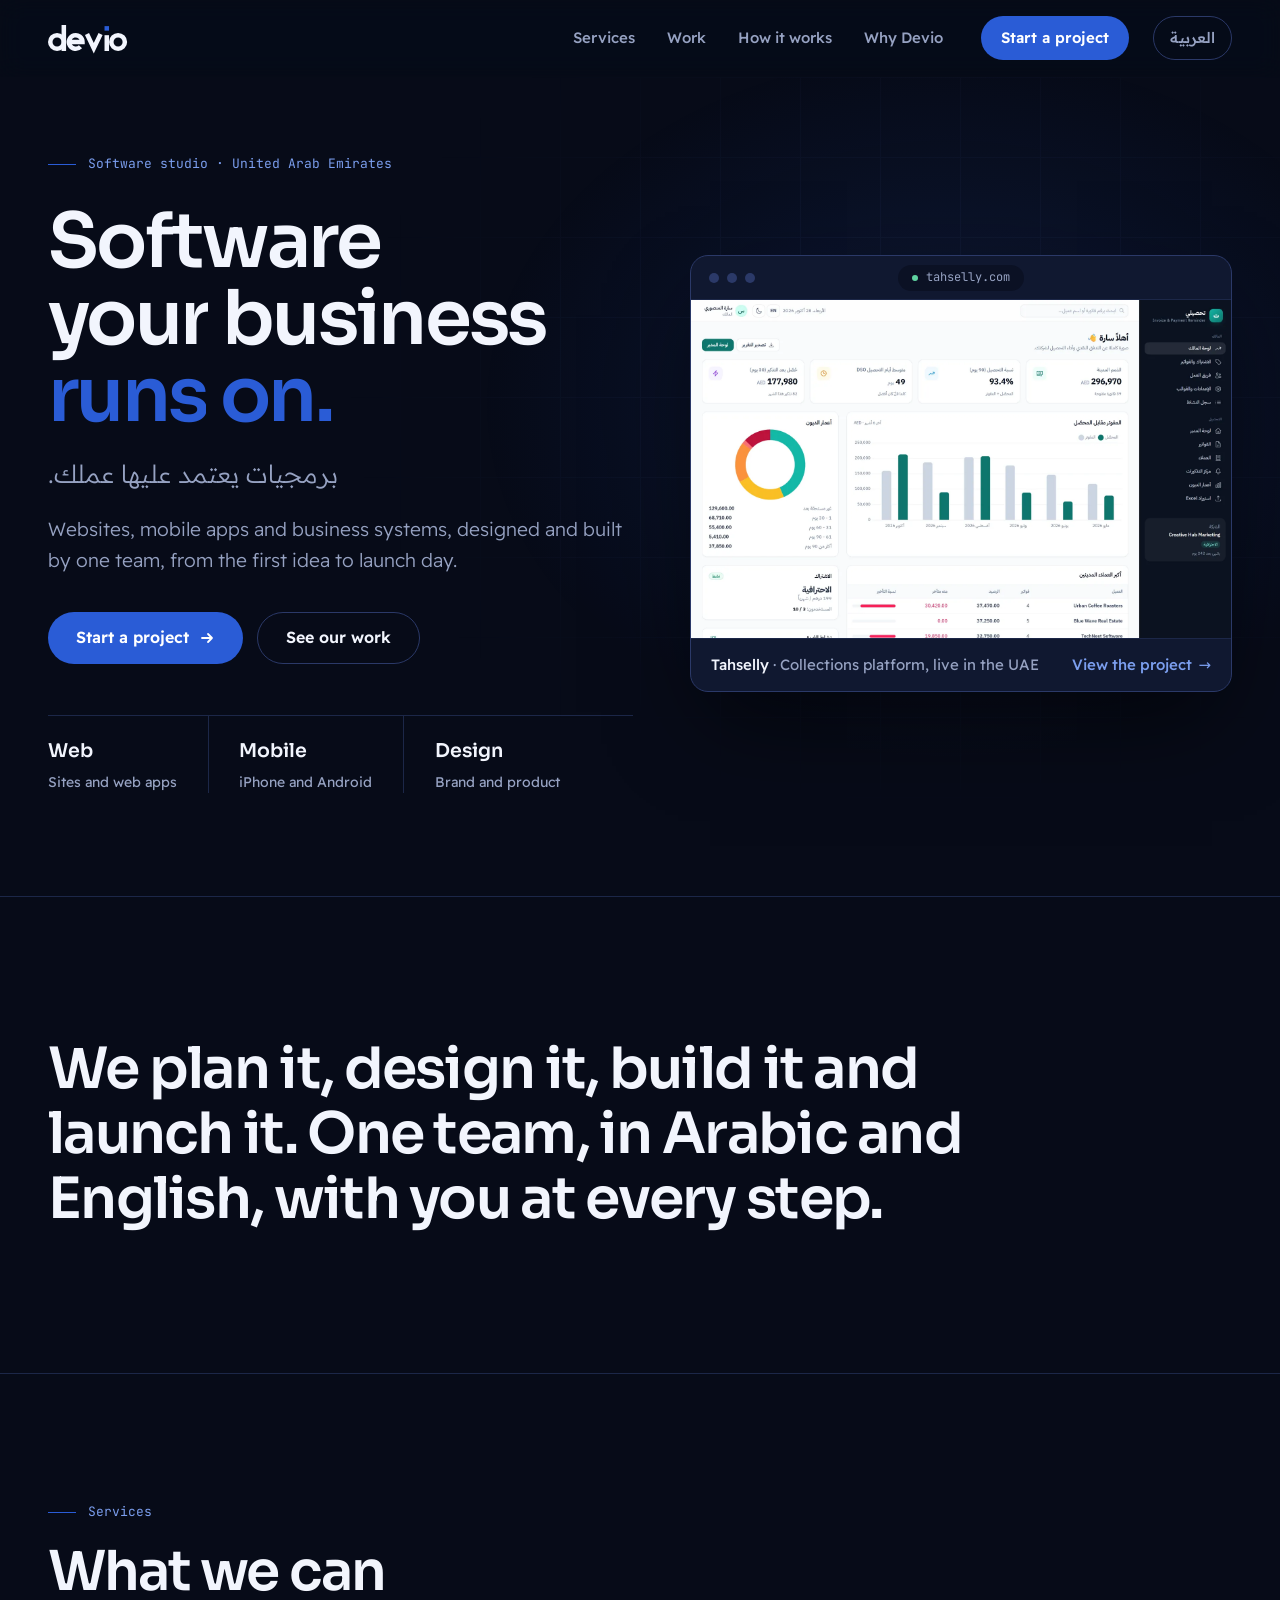
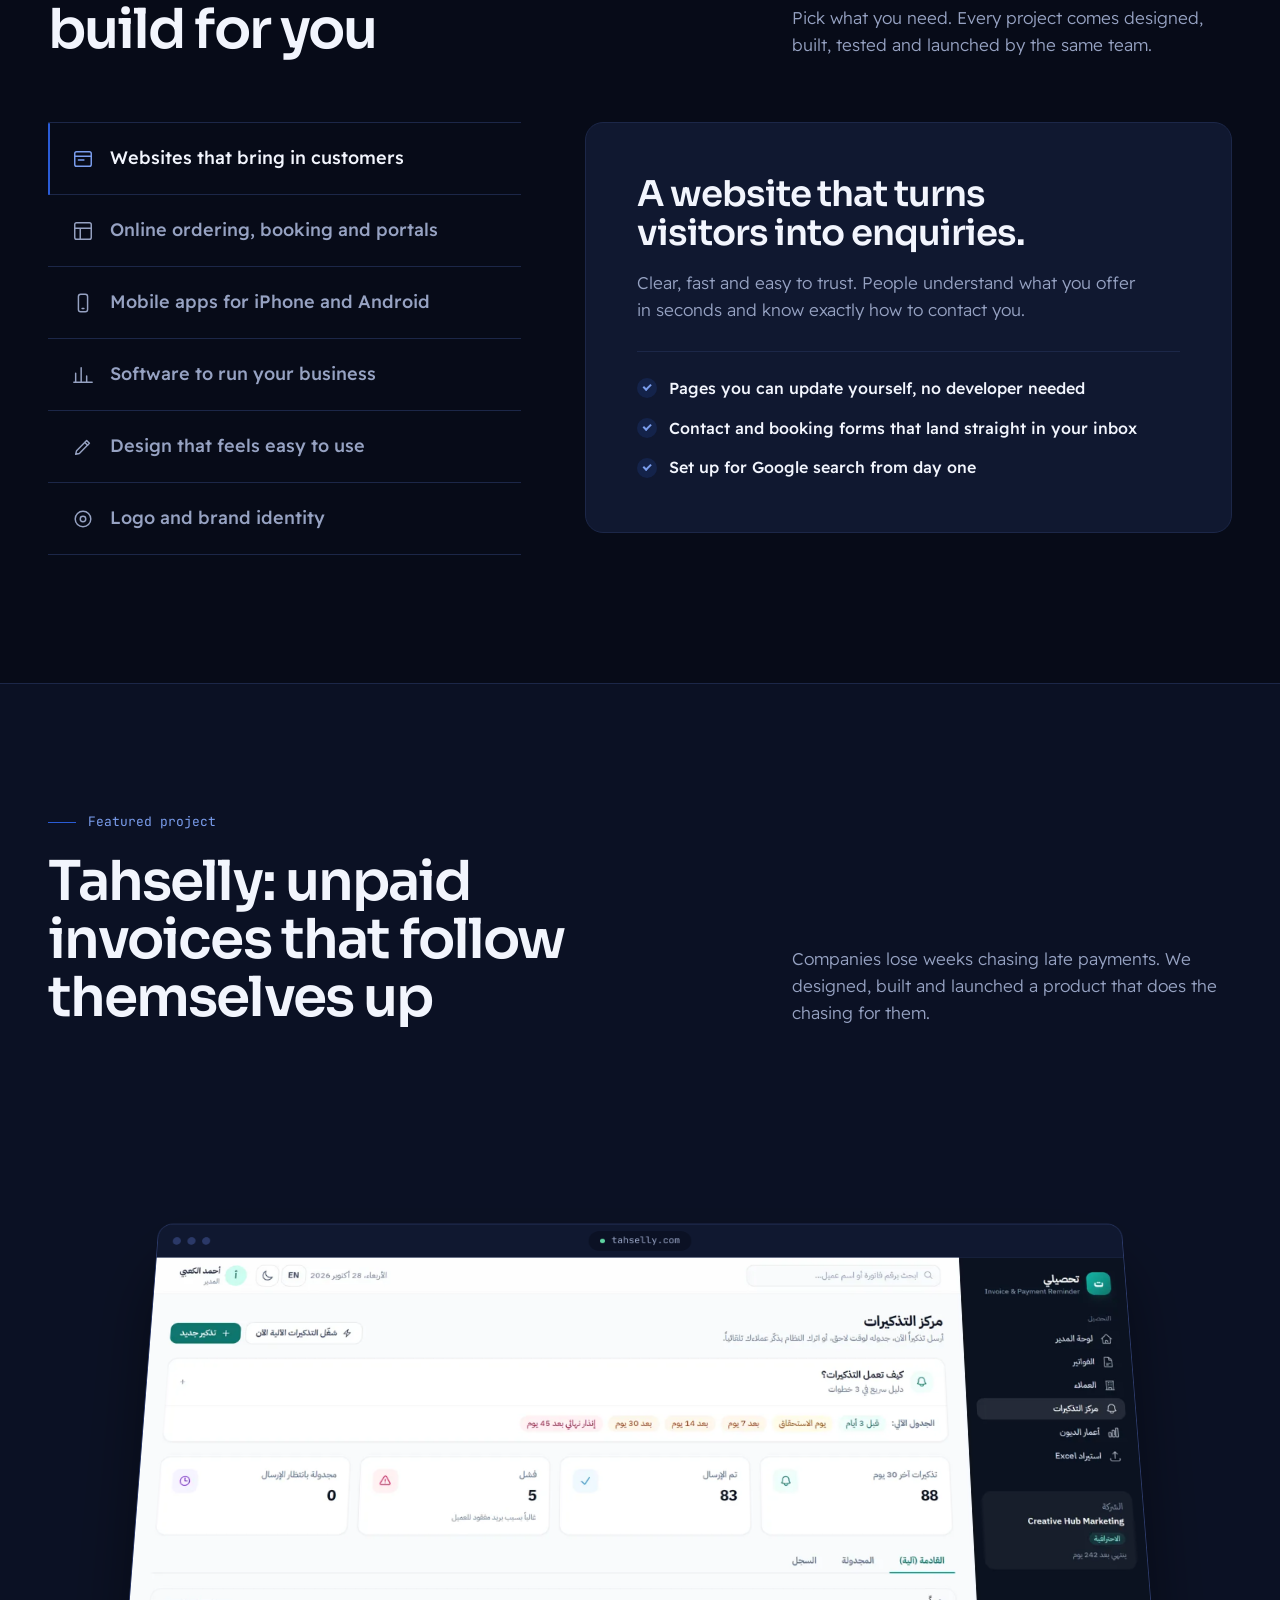
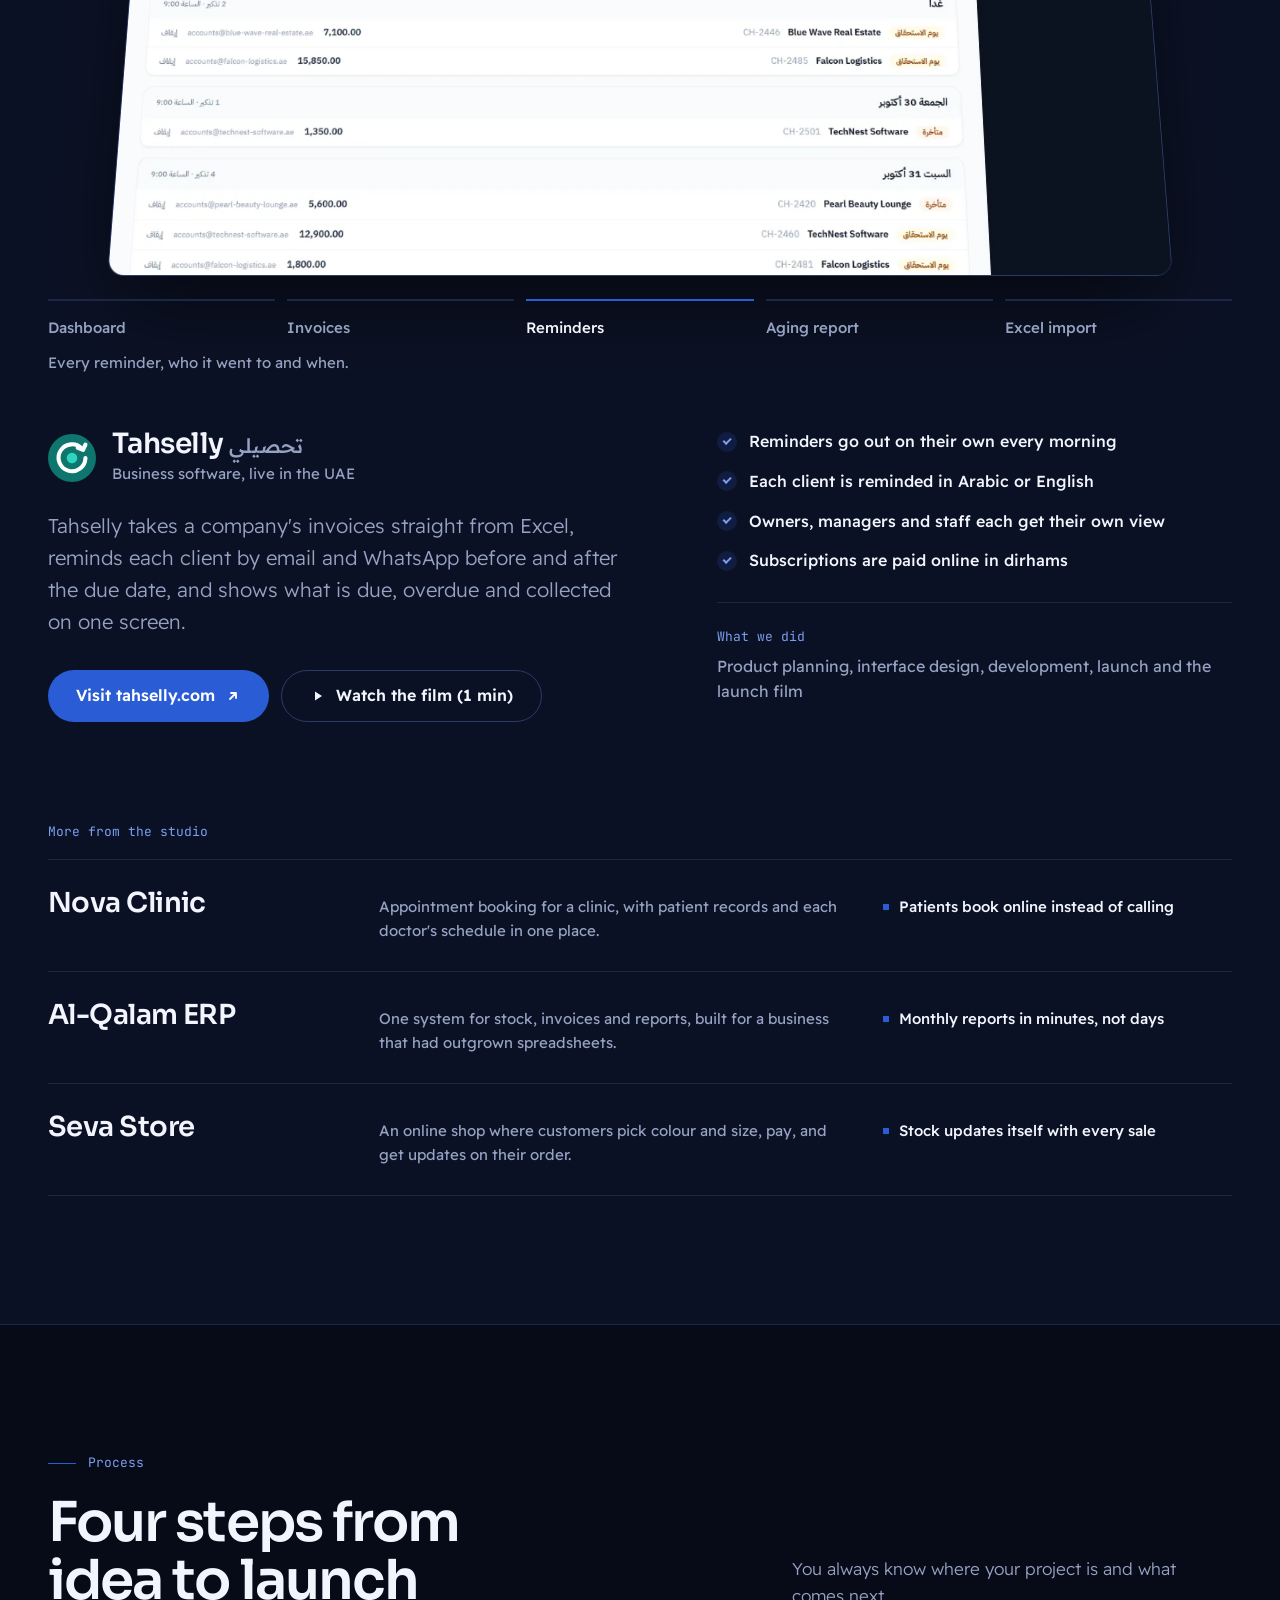
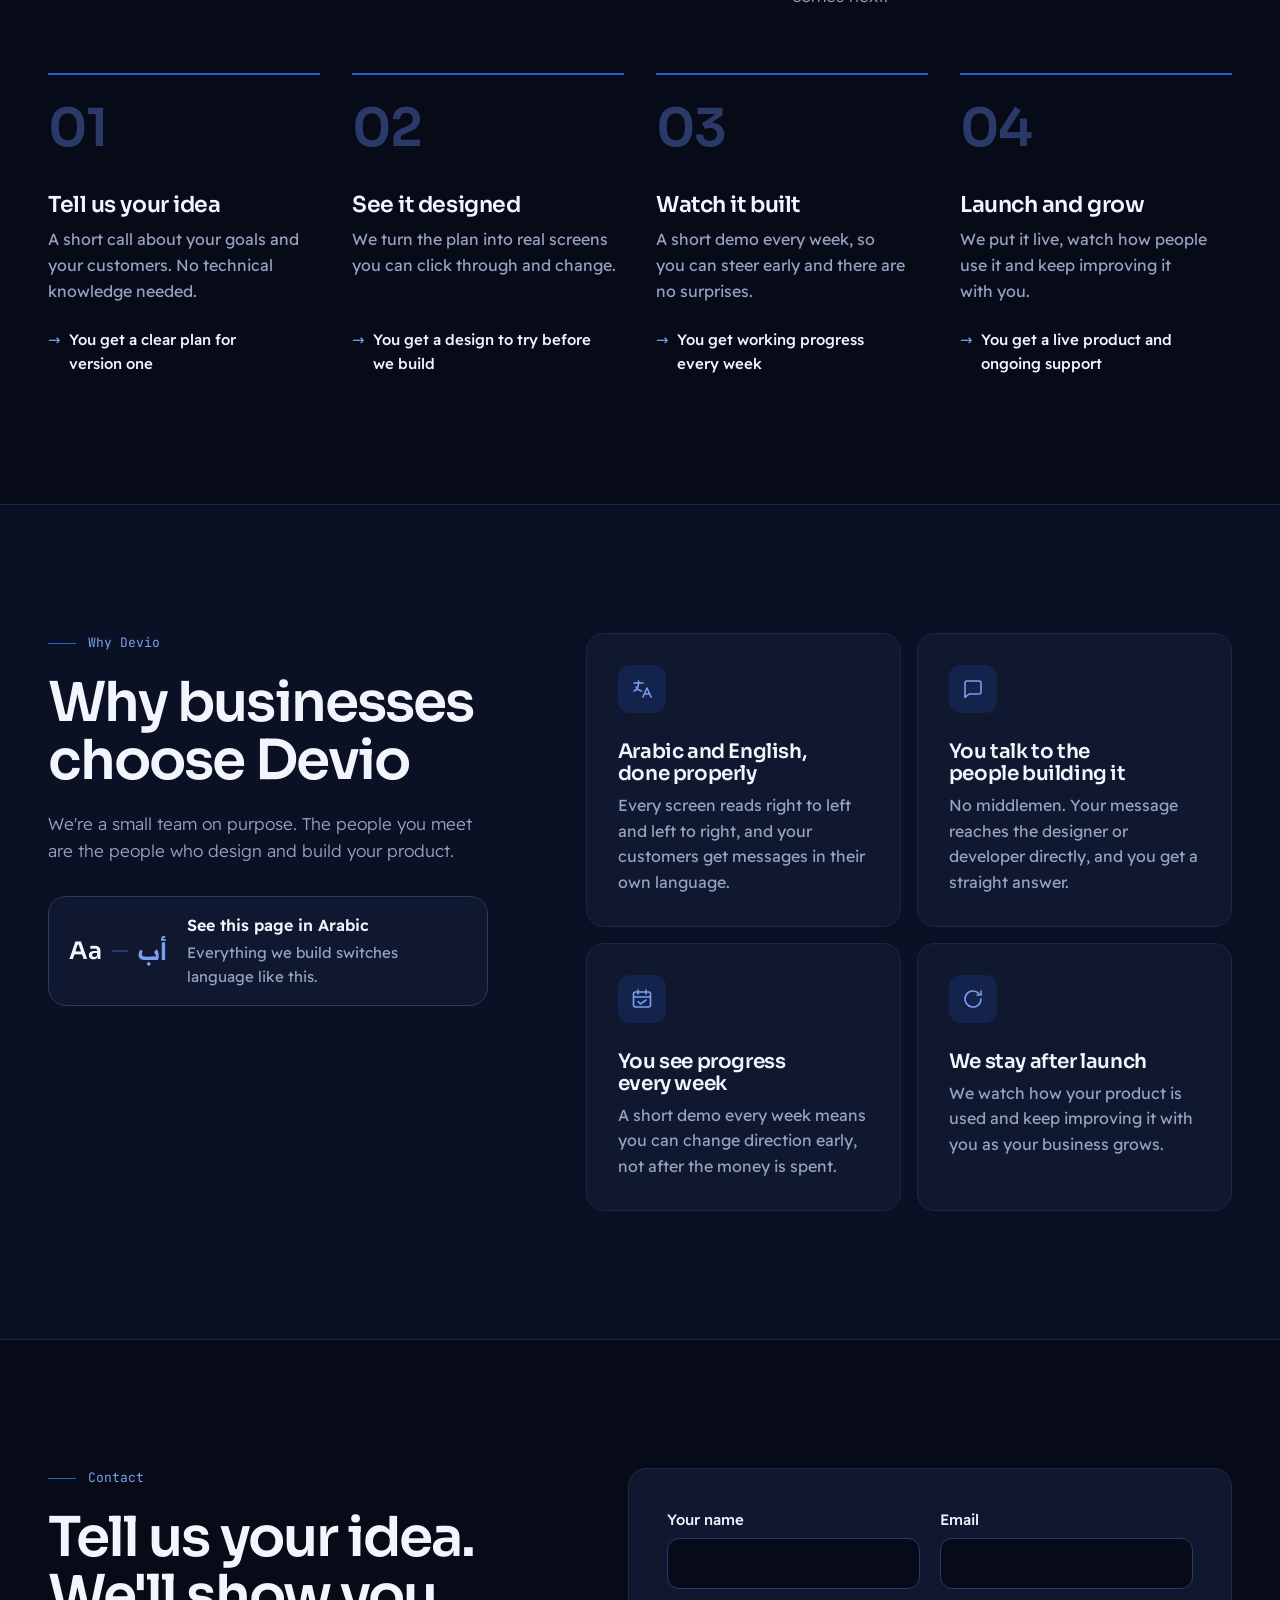
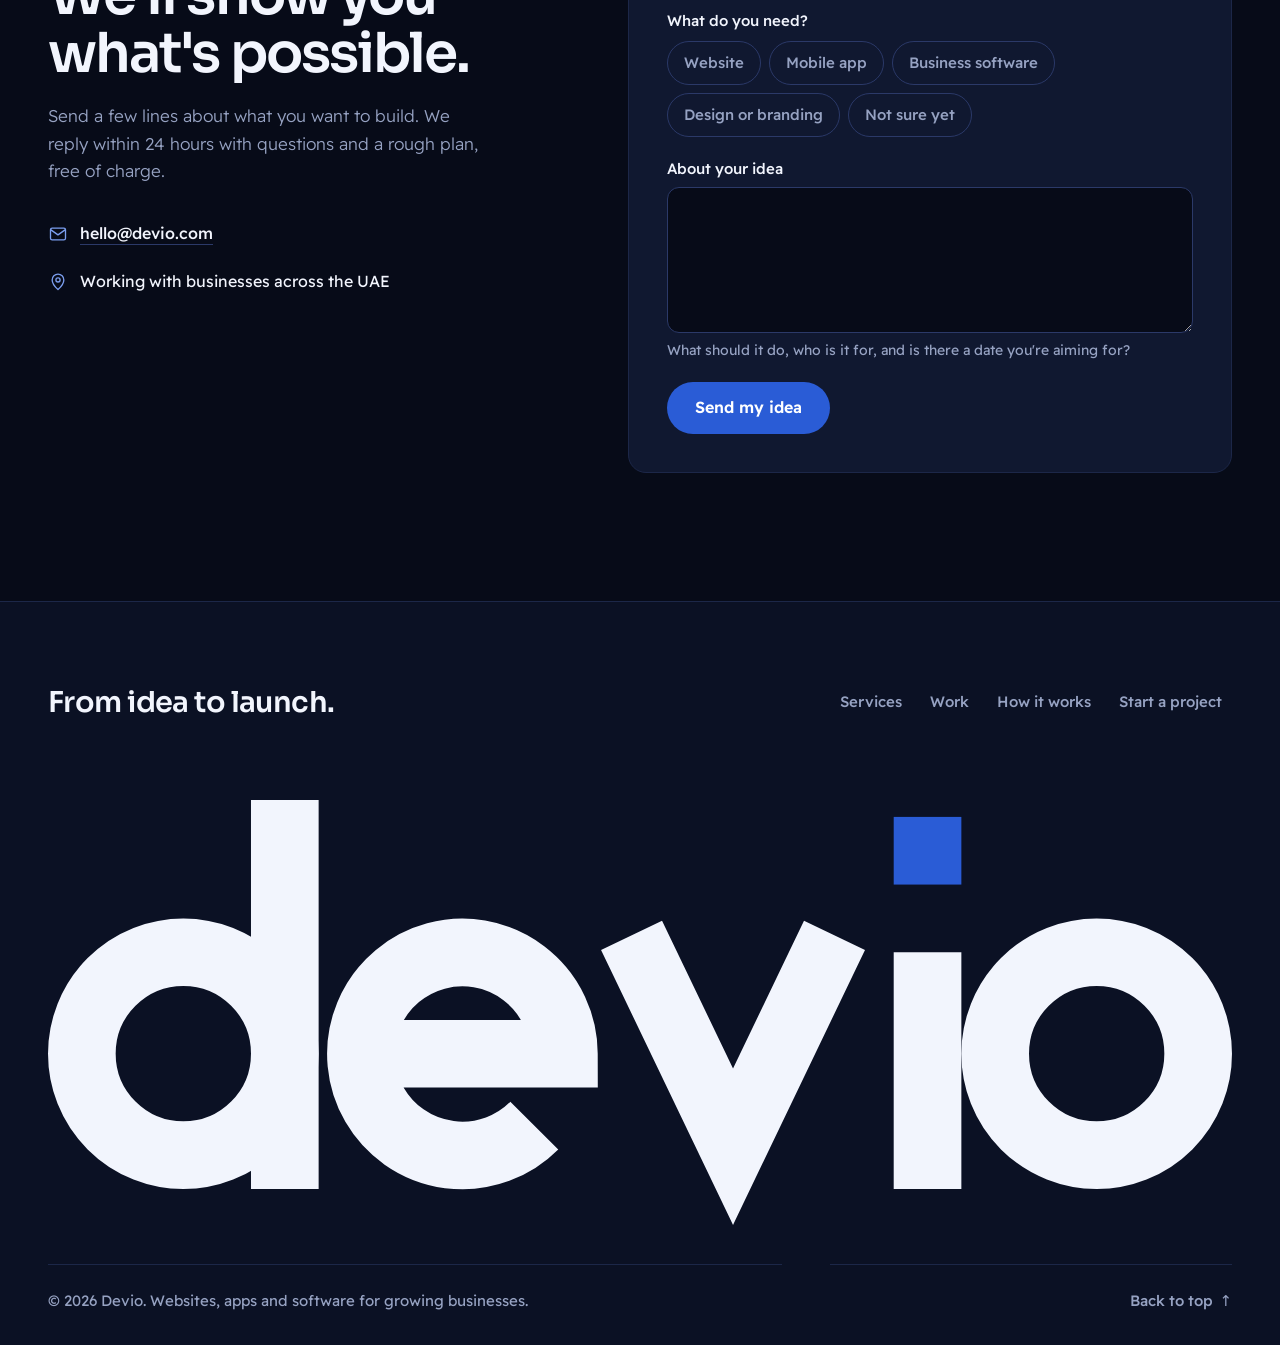
==== commit 1d083937: "Redesign site and brand identity: navy and royal blue, dark cinematic - New wordmark logo with a squ" ====
--- a/index.html
+++ b/index.html
@@ -1,16 +1,17 @@
 <!DOCTYPE html>
-<html lang="en">
+<html lang="en" dir="ltr">
 <head>
   <meta charset="UTF-8" />
   <meta name="viewport" content="width=device-width, initial-scale=1" />
-  <title>Devio · Websites, apps and software that grow your business</title>
-  <meta name="description" content="Devio designs, builds and launches websites, web apps and custom software for startups and growing businesses. Tell us your idea and we'll show you what's possible." />
-  <meta property="og:title" content="Devio · Websites, apps and software that grow your business" />
-  <meta property="og:description" content="We turn your idea into a product your customers love to use, from first sketch to launch." />
+  <title>Devio · Websites, apps and software your business runs on</title>
+  <meta name="description" content="Devio designs, builds and launches websites, mobile apps and business software for companies in the UAE, in Arabic and English." />
+  <meta property="og:title" content="Devio · Websites, apps and software your business runs on" />
+  <meta property="og:description" content="Web development, mobile apps, business software and design for companies in the UAE, in Arabic and English." />
   <meta property="og:type" content="website" />
-  <meta property="og:image" content="assets/icons/icon-512.png" />
-  <meta name="theme-color" content="#f6f7fb" media="(prefers-color-scheme: light)" />
-  <meta name="theme-color" content="#0b0d17" media="(prefers-color-scheme: dark)" />
+  <meta property="og:image" content="brand/social/og-image.png" />
+  <meta name="twitter:card" content="summary_large_image" />
+  <meta name="theme-color" content="#070b18" />
+  <meta name="color-scheme" content="dark" />
 
   <link rel="icon" href="assets/icons/favicon.ico" sizes="any" />
   <link rel="icon" href="assets/icons/favicon.svg" type="image/svg+xml" />
@@ -19,113 +20,109 @@
 
   <link rel="preconnect" href="https://fonts.googleapis.com" />
   <link rel="preconnect" href="https://fonts.gstatic.com" crossorigin />
-  <link href="https://fonts.googleapis.com/css2?family=Geist:wght@400;500;600;700&family=Geist+Mono:wght@400;500&display=swap" rel="stylesheet" />
+  <link href="https://fonts.googleapis.com/css2?family=JetBrains+Mono:wght@400;500&family=Readex+Pro:wght@300;400;500;600&family=Sora:wght@400;500;600;700&display=swap" rel="stylesheet" />
   <link rel="stylesheet" href="css/style.css" />
 
   <script>
-    /* Set the theme before paint so the page never flashes the wrong colours. */
+    /* Set language and direction before paint so the page never flashes the wrong ones. */
     document.documentElement.classList.add("js");
     (function () {
+      var root = document.documentElement, lang = "";
       try {
-        var saved = localStorage.getItem("devio-theme");
-        if (saved === "light" || saved === "dark") document.documentElement.dataset.theme = saved;
+        lang = new URLSearchParams(location.search).get("lang") || localStorage.getItem("devio-lang") || "";
       } catch (_) {}
+      if (lang !== "ar" && lang !== "en") lang = /^ar\b/i.test(navigator.language || "") ? "ar" : "en";
+      root.lang = lang;
+      root.dir = lang === "ar" ? "rtl" : "ltr";
     })();
   </script>
 </head>
 <body>
-  <a class="skip-link" href="#main">Skip to content</a>
+  <a class="skip-link" href="#main" data-i18n="skip">Skip to content</a>
 
   <header class="site-header" id="siteHeader">
     <div class="container header-inner">
-      <a href="#top" class="brand" aria-label="Devio, back to top">
-        <svg class="brand-mark" viewBox="0 0 512 512" aria-hidden="true"><rect width="512" height="512" rx="112" fill="var(--accent)"/><path fill="var(--on-accent)" fill-rule="evenodd" d="M150 128h102a128 128 0 0 1 0 256H150zm62 62v132h40a66 66 0 0 0 0-132z"/></svg>
-        <span>Devio</span>
+      <a href="#top" class="brand" aria-label="Devio" data-i18n-label="brandLabel">
+        <!-- Devio wordmark: one stroke weight, a sharp v, a square dot on the i -->
+        <svg class="brand-logo" viewBox="2 4 280 92" aria-hidden="true">
+          <g class="logo-strokes">
+            <circle cx="34" cy="64" r="24" pathLength="1"/>
+            <path d="M58 4V96" pathLength="1"/>
+            <path d="M76 64H124A24 24 0 1 0 117 81" pathLength="1"/>
+            <path d="M140 36L164 86L188 36" pathLength="1"/>
+            <path d="M210 40V96" pathLength="1"/>
+            <circle cx="250" cy="64" r="24" pathLength="1"/>
+          </g>
+          <rect class="logo-dot" x="202" y="8" width="16" height="16"/>
+        </svg>
       </a>
 
-      <nav class="site-nav" id="siteNav" aria-label="Main">
+      <nav class="site-nav" id="siteNav" aria-label="Main" data-i18n-label="navLabel">
         <ul>
-          <li><a href="#services">Services</a></li>
-          <li><a href="#process">How it works</a></li>
-          <li><a href="#work">Work</a></li>
-          <li><a href="#why">Why Devio</a></li>
+          <li><a href="#services" data-i18n="navServices">Services</a></li>
+          <li><a href="#work" data-i18n="navWork">Work</a></li>
+          <li><a href="#process" data-i18n="navProcess">How it works</a></li>
+          <li><a href="#why" data-i18n="navWhy">Why Devio</a></li>
         </ul>
         <span class="nav-indicator" aria-hidden="true"></span>
-        <a href="#contact" class="btn btn-primary btn-sm">Start a project</a>
+        <a href="#contact" class="btn btn-primary btn-sm" data-i18n="cta">Start a project</a>
       </nav>
 
       <div class="header-actions">
-        <button class="icon-btn" id="themeToggle" type="button" aria-label="Switch to dark theme">
-          <svg class="icon-moon" viewBox="0 0 24 24" aria-hidden="true"><path d="M20 14.5A8 8 0 0 1 9.5 4 8 8 0 1 0 20 14.5z"/></svg>
-          <svg class="icon-sun" viewBox="0 0 24 24" aria-hidden="true"><circle cx="12" cy="12" r="4"/><path d="M12 2.5v2M12 19.5v2M4.6 4.6l1.4 1.4M18 18l1.4 1.4M2.5 12h2M19.5 12h2M4.6 19.4 6 18M18 6l1.4-1.4"/></svg>
-        </button>
+        <button class="lang-btn" id="langToggle" type="button" aria-label="عرض الصفحة بالعربية"><span id="langLabel" lang="ar">العربية</span></button>
         <button class="icon-btn menu-btn" id="menuBtn" type="button" aria-label="Open menu" aria-expanded="false" aria-controls="siteNav">
           <svg viewBox="0 0 24 24" aria-hidden="true"><path class="menu-line menu-line-1" d="M4 8h16"/><path class="menu-line menu-line-2" d="M4 16h16"/></svg>
         </button>
       </div>
     </div>
+    <span class="scroll-progress" id="scrollProgress" aria-hidden="true"></span>
   </header>
 
   <main id="main">
     <!-- Hero -->
     <section class="hero" id="top">
+      <div class="hero-bg" aria-hidden="true"><i class="hero-light"></i><i class="hero-grid"></i></div>
       <div class="container hero-inner">
         <div class="hero-copy">
-          <p class="kicker hero-in">Websites, apps and software for growing businesses</p>
-          <h1 class="hero-in">Turn your idea into a product your customers <em>love</em> to use.</h1>
-          <p class="lead hero-in">
-            We design, build and launch it for you, from the first sketch to the
-            day it goes live, so you can keep running your business.
+          <p class="kicker hero-in" data-i18n="heroKicker">Software studio · United Arab Emirates</p>
+          <h1 class="hero-words" data-split data-i18n="heroTitle">Software your business <em>runs on.</em></h1>
+          <p class="hero-alt hero-in" id="heroAlt" lang="ar" dir="rtl" data-i18n="heroAlt">برمجيات يعتمد عليها عملك.</p>
+          <p class="lead hero-in" data-i18n="heroLead">
+            Websites, mobile apps and business systems, designed and built by one team,
+            from the first idea to launch day.
           </p>
           <div class="hero-actions hero-in">
-            <a href="#contact" class="btn btn-primary">Start a project <svg class="btn-arrow" viewBox="0 0 16 16" aria-hidden="true"><path d="M3 8h10M9 4l4 4-4 4"/></svg></a>
-            <a href="#work" class="text-link">See what we've built <span aria-hidden="true">→</span></a>
-          </div>
-          <ul class="trust hero-in" aria-label="Devio in numbers">
-            <li><strong><span data-count="25">25</span>+</strong> products launched</li>
-            <li><strong><span data-count="15">15</span>+</strong> happy clients</li>
-            <li><strong>24h</strong> reply time</li>
+            <a href="#contact" class="btn btn-primary"><span data-i18n="cta">Start a project</span> <svg class="btn-arrow" viewBox="0 0 16 16" aria-hidden="true"><path d="M3 8h10M9 4l4 4-4 4"/></svg></a>
+            <a href="#work" class="btn btn-ghost" data-i18n="heroWork">See our work</a>
+          </div>
+          <ul class="hero-strip hero-in">
+            <li><strong data-i18n="strip1T">Web</strong><span data-i18n="strip1P">Sites and web apps</span></li>
+            <li><strong data-i18n="strip2T">Mobile</strong><span data-i18n="strip2P">iPhone and Android</span></li>
+            <li><strong data-i18n="strip3T">Design</strong><span data-i18n="strip3P">Brand and product</span></li>
           </ul>
         </div>
 
-        <!-- Interactive demo: a site building itself in three steps -->
-        <figure class="demo hero-in" id="demo" data-stage="idea" aria-label="How your product comes together">
+        <!-- A real product we launched, front and centre -->
+        <figure class="hero-shot hero-in" id="heroShot">
           <div class="demo-window">
             <div class="demo-bar" aria-hidden="true">
-              <span class="demo-url"><i class="live-dot"></i>yourbusiness.com</span>
-            </div>
-            <div class="demo-screen" aria-hidden="true">
-              <div class="d-nav"><i class="b b-accent d-logo"></i><i class="b d-link"></i><i class="b d-link"></i><i class="b d-link"></i><i class="b b-accent d-btn"></i></div>
-              <div class="d-hero">
-                <div class="d-copy">
-                  <i class="b d-h1"></i><i class="b d-h1 d-short"></i>
-                  <i class="b d-p"></i><i class="b d-p d-short"></i>
-                  <i class="b b-accent d-cta"></i>
-                </div>
-                <div class="b b-img d-pic"><i class="d-sun"></i><i class="d-hill"></i></div>
-              </div>
-              <div class="d-cards">
-                <div class="d-card"><i class="b b-img d-thumb"></i><i class="b d-line"></i><i class="b d-line d-short"></i></div>
-                <div class="d-card"><i class="b b-img d-thumb"></i><i class="b d-line"></i><i class="b d-line d-short"></i></div>
-                <div class="d-card"><i class="b b-img d-thumb"></i><i class="b d-line"></i><i class="b d-line d-short"></i></div>
-              </div>
-              <div class="d-chart">
-                <i style="--h:.35"></i><i style="--h:.5"></i><i style="--h:.42"></i><i style="--h:.62"></i><i style="--h:.58"></i><i style="--h:.78"></i><i style="--h:.92"></i>
-              </div>
-            </div>
-            <div class="d-toast" aria-hidden="true">
-              <svg viewBox="0 0 24 24"><path d="m5 12.5 4.5 4.5L19 7.5"/></svg>
-              <span><strong>New enquiry</strong> from your website</span>
-            </div>
-          </div>
-
-          <div class="demo-steps" role="tablist" aria-label="Project stage">
-            <button class="demo-step" type="button" role="tab" id="stage-idea" data-stage="idea" aria-selected="true">Idea</button>
-            <button class="demo-step" type="button" role="tab" id="stage-design" data-stage="design" aria-selected="false">Design</button>
-            <button class="demo-step" type="button" role="tab" id="stage-launch" data-stage="launch" aria-selected="false">Launch</button>
-          </div>
-          <figcaption class="demo-caption" id="demoCaption" aria-live="polite">We sketch every screen around what your customers need.</figcaption>
+              <span class="demo-dots"><i></i><i></i><i></i></span>
+              <span class="demo-url"><i class="live-dot is-live"></i>tahselly.com</span>
+            </div>
+            <img src="assets/work/tahselly/owner-dashboard.webp" width="1600" height="1000" alt="Tahselly owner dashboard with collection rate, receivables and a chart of invoiced versus collected" data-i18n-alt="altDashboard" />
+            <figcaption class="hero-cap">
+              <span><b>Tahselly</b> · <span data-i18n="heroCap">Collections platform, live in the UAE</span></span>
+              <a href="#work" class="text-link"><span data-i18n="heroCase">View the project</span> <i class="arrow" aria-hidden="true">→</i></a>
+            </figcaption>
+          </div>
         </figure>
+      </div>
+    </section>
+
+    <!-- One sentence that lights up as you read down the page -->
+    <section class="statement" aria-labelledby="statement">
+      <div class="container">
+        <p class="statement-text" id="statement" data-split data-i18n="statement">We plan it, design it, build it and launch it. One team, in Arabic and English, with you at every step.</p>
       </div>
     </section>
 
@@ -133,86 +130,89 @@
     <section class="section" id="services" aria-labelledby="services-title">
       <div class="container">
         <header class="section-head reveal">
-          <h2 id="services-title">What we can build for you</h2>
-          <p>Pick what you need. Every project comes designed, built, tested and launched by the same team.</p>
+          <div>
+            <p class="kicker" data-i18n="navServices">Services</p>
+            <h2 id="services-title" data-i18n="svcTitle">What we can build for you</h2>
+          </div>
+          <p data-i18n="svcLead">Pick what you need. Every project comes designed, built, tested and launched by the same team.</p>
         </header>
 
         <div class="svc reveal">
-          <div class="svc-tabs" role="tablist" aria-label="Services" aria-orientation="vertical">
+          <div class="svc-tabs" role="tablist" aria-label="Services" aria-orientation="vertical" data-i18n-label="navServices">
             <span class="svc-marker" aria-hidden="true"></span>
             <button class="svc-tab" type="button" role="tab" id="tab-site" aria-controls="panel-site" aria-selected="true">
-              <svg viewBox="0 0 24 24" aria-hidden="true"><rect x="3" y="4" width="18" height="16" rx="2"/><path d="M3 9h18M7 13h6"/></svg>Websites that bring in customers
+              <svg viewBox="0 0 24 24" aria-hidden="true"><rect x="3" y="4" width="18" height="16" rx="2"/><path d="M3 9h18M7 13h6"/></svg><span data-i18n="tabSite">Websites that bring in customers</span>
             </button>
             <button class="svc-tab" type="button" role="tab" id="tab-app" aria-controls="panel-app" aria-selected="false" tabindex="-1">
-              <svg viewBox="0 0 24 24" aria-hidden="true"><rect x="3" y="3" width="18" height="18" rx="2"/><path d="M3 9h18M9 9v12"/></svg>Online ordering, booking and portals
+              <svg viewBox="0 0 24 24" aria-hidden="true"><rect x="3" y="3" width="18" height="18" rx="2"/><path d="M3 9h18M9 9v12"/></svg><span data-i18n="tabApp">Online ordering, booking and portals</span>
+            </button>
+            <button class="svc-tab" type="button" role="tab" id="tab-mobile" aria-controls="panel-mobile" aria-selected="false" tabindex="-1">
+              <svg viewBox="0 0 24 24" aria-hidden="true"><rect x="7" y="2.5" width="10" height="19" rx="2.5"/><path d="M11 18h2"/></svg><span data-i18n="tabMobile">Mobile apps for iPhone and Android</span>
             </button>
             <button class="svc-tab" type="button" role="tab" id="tab-software" aria-controls="panel-software" aria-selected="false" tabindex="-1">
-              <svg viewBox="0 0 24 24" aria-hidden="true"><path d="M4 20V10M10 20V4M16 20v-7M22 20H2"/></svg>Software to run your business
+              <svg viewBox="0 0 24 24" aria-hidden="true"><path d="M4 20V10M10 20V4M16 20v-7M22 20H2"/></svg><span data-i18n="tabSoftware">Software to run your business</span>
             </button>
             <button class="svc-tab" type="button" role="tab" id="tab-design" aria-controls="panel-design" aria-selected="false" tabindex="-1">
-              <svg viewBox="0 0 24 24" aria-hidden="true"><rect x="3" y="3" width="8" height="8" rx="1.5"/><rect x="13" y="3" width="8" height="5" rx="1.5"/><rect x="13" y="10" width="8" height="11" rx="1.5"/><rect x="3" y="13" width="8" height="8" rx="1.5"/></svg>Design that looks professional
-            </button>
-            <button class="svc-tab" type="button" role="tab" id="tab-mobile" aria-controls="panel-mobile" aria-selected="false" tabindex="-1">
-              <svg viewBox="0 0 24 24" aria-hidden="true"><rect x="2" y="5" width="14" height="11" rx="1.5"/><rect x="17" y="8" width="5" height="11" rx="1.2"/><path d="M6 20h6"/></svg>Works on every screen
+              <svg viewBox="0 0 24 24" aria-hidden="true"><path d="M4 20l4-1L19 8l-3-3L5 16z"/><path d="M14 7l3 3"/></svg><span data-i18n="tabDesign">Design that feels easy to use</span>
             </button>
             <button class="svc-tab" type="button" role="tab" id="tab-brand" aria-controls="panel-brand" aria-selected="false" tabindex="-1">
-              <svg viewBox="0 0 24 24" aria-hidden="true"><path d="M5 21V4M5 4h11l-2 4 2 4H5"/></svg>Branding and launch
+              <svg viewBox="0 0 24 24" aria-hidden="true"><circle cx="12" cy="12" r="8.5"/><circle cx="12" cy="12" r="3"/></svg><span data-i18n="tabBrand">Logo and brand identity</span>
             </button>
           </div>
 
           <div class="svc-panels">
             <article class="svc-panel" role="tabpanel" id="panel-site" aria-labelledby="tab-site">
-              <h3>A website that turns visitors into enquiries.</h3>
-              <p>Clear, fast and easy to trust. People understand what you offer in seconds and know exactly how to contact you.</p>
-              <ul class="gets" aria-label="What you get">
-                <li>Pages you can update yourself, no developer needed</li>
-                <li>Contact and booking forms that land straight in your inbox</li>
-                <li>Set up for Google search from day one</li>
+              <h3 data-i18n="siteH">A website that turns visitors into enquiries.</h3>
+              <p data-i18n="siteP">Clear, fast and easy to trust. People understand what you offer in seconds and know exactly how to contact you.</p>
+              <ul class="gets">
+                <li data-i18n="site1">Pages you can update yourself, no developer needed</li>
+                <li data-i18n="site2">Contact and booking forms that land straight in your inbox</li>
+                <li data-i18n="site3">Set up for Google search from day one</li>
               </ul>
             </article>
             <article class="svc-panel" role="tabpanel" id="panel-app" aria-labelledby="tab-app" hidden>
-              <h3>Let customers order, book and pay without calling you.</h3>
-              <p>Your business stays open after hours. Customers help themselves, and you see every order in one place.</p>
-              <ul class="gets" aria-label="What you get">
-                <li>Online ordering, booking and payments</li>
-                <li>Customer accounts with their history and status</li>
-                <li>A simple admin panel for your team</li>
+              <h3 data-i18n="appH">Let customers order, book and pay without calling you.</h3>
+              <p data-i18n="appP">Your business stays open after hours. Customers help themselves, and you see every order in one place.</p>
+              <ul class="gets">
+                <li data-i18n="app1">Online ordering, booking and payments</li>
+                <li data-i18n="app2">Customer accounts with their history and status</li>
+                <li data-i18n="app3">A simple admin panel for your team</li>
+              </ul>
+            </article>
+            <article class="svc-panel" role="tabpanel" id="panel-mobile" aria-labelledby="tab-mobile" hidden>
+              <h3 data-i18n="mobileH">Your business in your customer's pocket.</h3>
+              <p data-i18n="mobileP">An app your customers open to order, book, pay and follow up, with notifications that bring them back.</p>
+              <ul class="gets">
+                <li data-i18n="mobile1">One app for iPhone and Android</li>
+                <li data-i18n="mobile2">Arabic and English from the first screen</li>
+                <li data-i18n="mobile3">Published on the App Store and Google Play for you</li>
               </ul>
             </article>
             <article class="svc-panel" role="tabpanel" id="panel-software" aria-labelledby="tab-software" hidden>
-              <h3>Swap spreadsheets and paperwork for one simple system.</h3>
-              <p>Software shaped around how your business already works: stock, invoices, payments and reports, all together.</p>
-              <ul class="gets" aria-label="What you get">
-                <li>Less copying between files, fewer mistakes</li>
-                <li>Reports ready when you need them</li>
-                <li>Access for your whole team, with the right permissions</li>
+              <h3 data-i18n="softH">Swap spreadsheets and paperwork for one simple system.</h3>
+              <p data-i18n="softP">Software shaped around how your business already works: stock, invoices, payments and reports, all together.</p>
+              <ul class="gets">
+                <li data-i18n="soft1">Less copying between files, fewer mistakes</li>
+                <li data-i18n="soft2">Reports ready when you need them</li>
+                <li data-i18n="soft3">Access for your whole team, with the right permissions</li>
               </ul>
             </article>
             <article class="svc-panel" role="tabpanel" id="panel-design" aria-labelledby="tab-design" hidden>
-              <h3>A product that looks premium and feels easy.</h3>
-              <p>We design every screen first, then test it with real people, so your customers get it without a manual.</p>
-              <ul class="gets" aria-label="What you get">
-                <li>A clickable design to try before anything is built</li>
-                <li>Feedback from real users, not guesses</li>
-                <li>One consistent look across every page</li>
-              </ul>
-            </article>
-            <article class="svc-panel" role="tabpanel" id="panel-mobile" aria-labelledby="tab-mobile" hidden>
-              <h3>Looks right on phones, tablets and laptops.</h3>
-              <p>Most of your customers will find you on a phone. Every screen we make is checked on all sizes before it ships.</p>
-              <ul class="gets" aria-label="What you get">
-                <li>Easy to tap, read and buy on a small screen</li>
-                <li>Fast to load, even on mobile data</li>
-                <li>No separate "mobile version" to maintain</li>
+              <h3 data-i18n="designH">A product that looks premium and feels easy.</h3>
+              <p data-i18n="designP">We design every screen first and let you try it, so your customers get it without a manual.</p>
+              <ul class="gets">
+                <li data-i18n="design1">A clickable design to try before anything is built</li>
+                <li data-i18n="design2">Laid out for phones, tablets and laptops</li>
+                <li data-i18n="design3">One consistent look across every page</li>
               </ul>
             </article>
             <article class="svc-panel" role="tabpanel" id="panel-brand" aria-labelledby="tab-brand" hidden>
-              <h3>Everything you need to open the doors.</h3>
-              <p>From a logo to the launch-day landing page, we help you get in front of your first customers.</p>
-              <ul class="gets" aria-label="What you get">
-                <li>A logo and colours that fit your business</li>
-                <li>A launch page that collects sign-ups</li>
-                <li>Support on launch day and after</li>
+              <h3 data-i18n="brandH">A brand people recognise at a glance.</h3>
+              <p data-i18n="brandP">Logo, colours, type and the rules for using them, so everything you publish looks like you.</p>
+              <ul class="gets">
+                <li data-i18n="brand1">A logo in every format you will need</li>
+                <li data-i18n="brand2">Colours and fonts that work in Arabic and English</li>
+                <li data-i18n="brand3">A brand guide, social media and print templates</li>
               </ul>
             </article>
           </div>
@@ -220,61 +220,137 @@
       </div>
     </section>
 
-    <!-- Process -->
-    <section class="section section-tint" id="process" aria-labelledby="process-title">
+    <!-- Work: one project shown large, then the rest as a list -->
+    <section class="section section-tint" id="work" aria-labelledby="work-title">
       <div class="container">
         <header class="section-head reveal">
-          <h2 id="process-title">How it works</h2>
-          <p>Four clear steps. You always know where your project is and what comes next.</p>
+          <div>
+            <p class="kicker" data-i18n="workKicker">Featured project</p>
+            <h2 id="work-title" data-i18n="workTitle">Tahselly: unpaid invoices that follow themselves up</h2>
+          </div>
+          <p data-i18n="workLead">Companies lose weeks chasing late payments. We designed, built and launched a product that does the chasing for them.</p>
+        </header>
+
+        <div class="case">
+          <figure class="case-viewer reveal" id="caseViewer" data-stage="dashboard" data-scroll aria-label="Screens from Tahselly" data-i18n-label="caseLabel">
+            <div class="demo-window">
+              <div class="demo-bar" aria-hidden="true">
+                <span class="demo-dots"><i></i><i></i><i></i></span>
+                <span class="demo-url"><i class="live-dot is-live"></i>tahselly.com</span>
+              </div>
+              <div class="case-screen">
+                <img class="shot is-on" data-key="dashboard" src="assets/work/tahselly/owner-dashboard.webp" width="1600" height="1000" loading="lazy" alt="Tahselly owner dashboard with collection rate, receivables and a chart of invoiced versus collected" data-i18n-alt="altDashboard" />
+                <img class="shot" data-key="invoices" src="assets/work/tahselly/invoices-overdue.webp" width="1600" height="1000" loading="lazy" alt="List of overdue invoices in Tahselly" data-i18n-alt="altInvoices" />
+                <img class="shot" data-key="reminders" src="assets/work/tahselly/reminders.webp" width="1600" height="1000" loading="lazy" alt="Reminder centre in Tahselly" data-i18n-alt="altReminders" />
+                <img class="shot" data-key="aging" src="assets/work/tahselly/aging.webp" width="1600" height="1000" loading="lazy" alt="Debt aging report in Tahselly" data-i18n-alt="altAging" />
+                <img class="shot" data-key="import" src="assets/work/tahselly/import.webp" width="1600" height="1000" loading="lazy" alt="Importing invoices from Excel into Tahselly" data-i18n-alt="altImport" />
+              </div>
+            </div>
+            <div class="demo-steps case-steps" role="tablist" aria-label="Tahselly screens" data-i18n-label="caseLabel">
+              <button class="demo-step" type="button" role="tab" data-key="dashboard" aria-selected="true" data-i18n="shotDashboard">Dashboard</button>
+              <button class="demo-step" type="button" role="tab" data-key="invoices" aria-selected="false" data-i18n="shotInvoices">Invoices</button>
+              <button class="demo-step" type="button" role="tab" data-key="reminders" aria-selected="false" data-i18n="shotReminders">Reminders</button>
+              <button class="demo-step" type="button" role="tab" data-key="aging" aria-selected="false" data-i18n="shotAging">Aging report</button>
+              <button class="demo-step" type="button" role="tab" data-key="import" aria-selected="false" data-i18n="shotImport">Excel import</button>
+            </div>
+            <figcaption class="demo-caption" aria-live="polite"></figcaption>
+          </figure>
+
+          <div class="case-info">
+            <div class="case-main">
+              <div class="case-id reveal">
+                <img src="assets/work/tahselly/logo.svg" width="48" height="48" alt="" />
+                <div>
+                  <h3>Tahselly <span lang="ar" dir="rtl">تحصيلي</span></h3>
+                  <p data-i18n="caseMeta">Business software, live in the UAE</p>
+                </div>
+              </div>
+              <p class="case-text reveal" data-i18n="caseText">
+                Tahselly takes a company's invoices straight from Excel, reminds each client by email and
+                WhatsApp before and after the due date, and shows what is due, overdue and collected on one screen.
+              </p>
+              <div class="case-actions reveal">
+                <a class="btn btn-primary" href="https://tahselly.com" target="_blank" rel="noopener"><span data-i18n="caseVisit">Visit tahselly.com</span> <svg class="btn-arrow btn-arrow-out" viewBox="0 0 16 16" aria-hidden="true"><path d="M5 11l6-6M6 5h5v5"/></svg></a>
+                <button class="btn btn-ghost" type="button" id="filmOpen">
+                  <svg class="play" viewBox="0 0 16 16" aria-hidden="true"><path d="M5 3.5v9l7-4.5z"/></svg><span data-i18n="caseFilm">Watch the film (1 min)</span>
+                </button>
+              </div>
+            </div>
+            <div class="case-side">
+              <ul class="gets case-gets reveal">
+                <li data-i18n="case1">Reminders go out on their own every morning</li>
+                <li data-i18n="case2">Each client is reminded in Arabic or English</li>
+                <li data-i18n="case3">Owners, managers and staff each get their own view</li>
+                <li data-i18n="case4">Subscriptions are paid online in dirhams</li>
+              </ul>
+              <dl class="case-did reveal">
+                <dt data-i18n="caseDidT">What we did</dt>
+                <dd data-i18n="caseDid">Product planning, interface design, development, launch and the launch film</dd>
+              </dl>
+            </div>
+          </div>
+        </div>
+
+        <div class="more">
+          <h3 class="more-title reveal" data-i18n="moreTitle">More from the studio</h3>
+          <ul class="more-list">
+            <li class="more-row reveal">
+              <h4>Nova Clinic</h4>
+              <p data-i18n="more1P">Appointment booking for a clinic, with patient records and each doctor's schedule in one place.</p>
+              <p class="more-result" data-i18n="more1R">Patients book online instead of calling</p>
+            </li>
+            <li class="more-row reveal">
+              <h4>Al-Qalam ERP</h4>
+              <p data-i18n="more2P">One system for stock, invoices and reports, built for a business that had outgrown spreadsheets.</p>
+              <p class="more-result" data-i18n="more2R">Monthly reports in minutes, not days</p>
+            </li>
+            <li class="more-row reveal">
+              <h4>Seva Store</h4>
+              <p data-i18n="more3P">An online shop where customers pick colour and size, pay, and get updates on their order.</p>
+              <p class="more-result" data-i18n="more3R">Stock updates itself with every sale</p>
+            </li>
+          </ul>
+        </div>
+      </div>
+    </section>
+
+    <!-- Process -->
+    <section class="section" id="process" aria-labelledby="process-title">
+      <div class="container">
+        <header class="section-head reveal">
+          <div>
+            <p class="kicker" data-i18n="procKicker">Process</p>
+            <h2 id="process-title" data-i18n="procTitle">Four steps from idea to launch</h2>
+          </div>
+          <p data-i18n="procLead">You always know where your project is and what comes next.</p>
         </header>
 
         <ol class="steps">
           <li class="step reveal">
             <span class="step-num">01</span>
-            <h3>Tell us your idea</h3>
-            <p>A short call about your goals and your customers. No technical knowledge needed.</p>
-            <p class="step-get">You get a clear plan for version one</p>
+            <h3 data-i18n="step1H">Tell us your idea</h3>
+            <p data-i18n="step1P">A short call about your goals and your customers. No technical knowledge needed.</p>
+            <p class="step-get" data-i18n="step1G">You get a clear plan for version one</p>
           </li>
           <li class="step reveal">
             <span class="step-num">02</span>
-            <h3>See it designed</h3>
-            <p>We turn the plan into real screens you can click through and change.</p>
-            <p class="step-get">You get a design to try before we build</p>
+            <h3 data-i18n="step2H">See it designed</h3>
+            <p data-i18n="step2P">We turn the plan into real screens you can click through and change.</p>
+            <p class="step-get" data-i18n="step2G">You get a design to try before we build</p>
           </li>
           <li class="step reveal">
             <span class="step-num">03</span>
-            <h3>Watch it built</h3>
-            <p>A short demo every week, so you can steer early and there are no surprises.</p>
-            <p class="step-get">You get working progress every week</p>
+            <h3 data-i18n="step3H">Watch it built</h3>
+            <p data-i18n="step3P">A short demo every week, so you can steer early and there are no surprises.</p>
+            <p class="step-get" data-i18n="step3G">You get working progress every week</p>
           </li>
           <li class="step reveal">
             <span class="step-num">04</span>
-            <h3>Launch and grow</h3>
-            <p>We put it live, watch how people use it and keep improving it with you.</p>
-            <p class="step-get">You get a live product and ongoing support</p>
+            <h3 data-i18n="step4H">Launch and grow</h3>
+            <p data-i18n="step4P">We put it live, watch how people use it and keep improving it with you.</p>
+            <p class="step-get" data-i18n="step4G">You get a live product and ongoing support</p>
           </li>
         </ol>
-      </div>
-    </section>
-
-    <!-- Work -->
-    <section class="section" id="work" aria-labelledby="work-title">
-      <div class="container">
-        <header class="section-head reveal">
-          <h2 id="work-title">Products we've launched</h2>
-          <p>Real businesses, real problems solved. Here are a few of them.</p>
-        </header>
-
-        <div class="filters reveal" id="filters" role="group" aria-label="Filter projects">
-          <span class="filter-indicator" aria-hidden="true"></span>
-          <button class="filter" type="button" data-filter="all" aria-pressed="true">All</button>
-          <button class="filter" type="button" data-filter="web" aria-pressed="false">Websites and apps</button>
-          <button class="filter" type="button" data-filter="software" aria-pressed="false">Business software</button>
-          <button class="filter" type="button" data-filter="design" aria-pressed="false">Design</button>
-        </div>
-
-        <!-- Projects are rendered from the list in js/main.js -->
-        <div class="projects" id="projectsGrid" aria-live="polite"></div>
       </div>
     </section>
 
@@ -282,42 +358,42 @@
     <section class="section section-tint" id="why" aria-labelledby="why-title">
       <div class="container why-inner">
         <div class="why-copy reveal">
-          <h2 id="why-title">Why businesses choose Devio</h2>
-          <p>We're a small team on purpose. The people you meet are the people who design and build your product.</p>
-          <dl class="stats">
-            <div><dt>Products launched</dt><dd><span data-count="25">25</span>+</dd></div>
-            <div><dt>Happy clients</dt><dd><span data-count="15">15</span>+</dd></div>
-            <div><dt>Years doing this</dt><dd><span data-count="5">5</span>+</dd></div>
-          </dl>
+          <p class="kicker" data-i18n="navWhy">Why Devio</p>
+          <h2 id="why-title" data-i18n="whyTitle">Why businesses choose Devio</h2>
+          <p class="why-lead" data-i18n="whyLead">We're a small team on purpose. The people you meet are the people who design and build your product.</p>
+          <button class="lang-card" type="button" id="langCard">
+            <span class="lang-card-pair" aria-hidden="true"><b>Aa</b><i></i><b lang="ar">أب</b></span>
+            <span class="lang-card-text"><strong data-i18n="langCardT">See this page in Arabic</strong><span data-i18n="langCardP">Everything we build switches language like this.</span></span>
+          </button>
         </div>
 
         <ul class="reasons">
           <li class="reason reveal">
-            <svg viewBox="0 0 24 24" aria-hidden="true"><path d="M21 12a8 8 0 0 1-11.6 7.1L4 20l1-4.6A8 8 0 1 1 21 12z"/></svg>
+            <svg viewBox="0 0 24 24" aria-hidden="true"><path d="M4 6h9M8.5 4v2c0 4-2 7-4.5 8M6 10c1 2 3 3.500 5.500 4M13 20l4-9 4 9M14.500 17h5"/></svg>
             <div>
-              <h3>You talk to the people building it</h3>
-              <p>No middlemen. Your message reaches the designer or developer directly, and you get a straight answer.</p>
+              <h3 data-i18n="why1H">Arabic and English, done properly</h3>
+              <p data-i18n="why1P">Every screen reads right to left and left to right, and your customers get messages in their own language.</p>
             </div>
           </li>
           <li class="reason reveal">
-            <svg viewBox="0 0 24 24" aria-hidden="true"><rect x="3" y="4" width="18" height="17" rx="2"/><path d="M3 9h18M8 2v4M16 2v4M8 14l2.5 2.5L16 12"/></svg>
+            <svg viewBox="0 0 24 24" aria-hidden="true"><path d="M20 15a2 2 0 0 1-2 2H8l-4 3.500V6a2 2 0 0 1 2-2h12a2 2 0 0 1 2 2z"/></svg>
             <div>
-              <h3>You see progress every week</h3>
-              <p>A short demo every week means you can change direction early, not after the money is spent.</p>
+              <h3 data-i18n="why2H">You talk to the people building it</h3>
+              <p data-i18n="why2P">No middlemen. Your message reaches the designer or developer directly, and you get a straight answer.</p>
             </div>
           </li>
           <li class="reason reveal">
-            <svg viewBox="0 0 24 24" aria-hidden="true"><circle cx="12" cy="8" r="4"/><path d="M4 21a8 8 0 0 1 16 0"/></svg>
+            <svg viewBox="0 0 24 24" aria-hidden="true"><rect x="3.500" y="5" width="17" height="15" rx="2"/><path d="M3.500 10h17M8 3v4M16 3v4M8 14.500l2.500 2.500L16 13"/></svg>
             <div>
-              <h3>Your customers find it easy</h3>
-              <p>We design first and test with real people, so your customers understand it without help.</p>
+              <h3 data-i18n="why3H">You see progress every week</h3>
+              <p data-i18n="why3P">A short demo every week means you can change direction early, not after the money is spent.</p>
             </div>
           </li>
           <li class="reason reveal">
-            <svg viewBox="0 0 24 24" aria-hidden="true"><path d="M12 3v4M12 17v4M3 12h4M17 12h4"/><circle cx="12" cy="12" r="4"/></svg>
+            <svg viewBox="0 0 24 24" aria-hidden="true"><path d="M20 12a8 8 0 1 1-2.300-5.600M20 4v4h-4"/></svg>
             <div>
-              <h3>We stay after launch</h3>
-              <p>We watch how your product is used and keep improving it with you as your business grows.</p>
+              <h3 data-i18n="why4H">We stay after launch</h3>
+              <p data-i18n="why4P">We watch how your product is used and keep improving it with you as your business grows.</p>
             </div>
           </li>
         </ul>
@@ -328,16 +404,17 @@
     <section class="section" id="contact" aria-labelledby="contact-title">
       <div class="container contact-inner">
         <div class="contact-copy reveal">
-          <h2 id="contact-title">Tell us your idea. We'll show you what's possible.</h2>
-          <p>Send a few lines about what you want to build. We reply within 24 hours with questions and a rough plan, free of charge.</p>
+          <p class="kicker" data-i18n="contactKicker">Contact</p>
+          <h2 id="contact-title" data-i18n="contactTitle">Tell us your idea. We'll show you what's possible.</h2>
+          <p class="contact-lead" data-i18n="contactLead">Send a few lines about what you want to build. We reply within 24 hours with questions and a rough plan, free of charge.</p>
           <ul class="contact-lines">
             <li>
-              <svg viewBox="0 0 24 24" aria-hidden="true"><rect x="3" y="5" width="18" height="14" rx="2"/><path d="m4 7 8 6 8-6"/></svg>
-              <a href="mailto:hello@devio.com">hello@devio.com</a>
+              <svg viewBox="0 0 24 24" aria-hidden="true"><rect x="3" y="5" width="18" height="14" rx="2"/><path d="m3.500 7 8.500 6 8.500-6"/></svg>
+              <a href="mailto:hello@devio.com" dir="ltr">hello@devio.com</a>
             </li>
             <li>
-              <svg viewBox="0 0 24 24" aria-hidden="true"><circle cx="12" cy="12" r="9"/><path d="M3 12h18M12 3a14 14 0 0 1 0 18M12 3a14 14 0 0 0 0 18"/></svg>
-              <span>Working with clients worldwide</span>
+              <svg viewBox="0 0 24 24" aria-hidden="true"><path d="M12 21s7-6.200 7-11.500a7 7 0 0 0-14 0C5 14.800 12 21 12 21z"/><circle cx="12" cy="9.500" r="2.500"/></svg>
+              <span data-i18n="contactPlace">Working with businesses across the UAE</span>
             </li>
           </ul>
         </div>
@@ -345,36 +422,39 @@
         <form class="contact-form reveal" id="contactForm" novalidate>
           <div class="field-row">
             <div class="field">
-              <label for="name">Your name</label>
+              <label for="name" data-i18n="fName">Your name</label>
               <input type="text" id="name" name="name" autocomplete="name" required aria-describedby="name-error" />
               <p class="field-error" id="name-error"></p>
             </div>
             <div class="field">
-              <label for="email">Email</label>
-              <input type="email" id="email" name="email" autocomplete="email" inputmode="email" required aria-describedby="email-error" />
+              <label for="email" data-i18n="fEmail">Email</label>
+              <input type="email" id="email" name="email" autocomplete="email" inputmode="email" dir="ltr" required aria-describedby="email-error" />
               <p class="field-error" id="email-error"></p>
             </div>
           </div>
+
           <fieldset class="field">
-            <legend>What do you need?</legend>
+            <legend data-i18n="fNeed">What do you need?</legend>
             <div class="choices" id="service">
-              <label class="choice"><input type="radio" name="service" value="Website" required /><span>Website</span></label>
-              <label class="choice"><input type="radio" name="service" value="Online ordering or booking" /><span>Ordering or booking</span></label>
-              <label class="choice"><input type="radio" name="service" value="Business software" /><span>Business software</span></label>
-              <label class="choice"><input type="radio" name="service" value="Design" /><span>Design</span></label>
-              <label class="choice"><input type="radio" name="service" value="Not sure yet" /><span>Not sure yet</span></label>
+              <label class="choice"><input type="radio" name="service" value="Website" required /><span data-i18n="c1">Website</span></label>
+              <label class="choice"><input type="radio" name="service" value="Mobile app" /><span data-i18n="c2">Mobile app</span></label>
+              <label class="choice"><input type="radio" name="service" value="Business software" /><span data-i18n="c3">Business software</span></label>
+              <label class="choice"><input type="radio" name="service" value="Design or branding" /><span data-i18n="c4">Design or branding</span></label>
+              <label class="choice"><input type="radio" name="service" value="Not sure yet" /><span data-i18n="c5">Not sure yet</span></label>
             </div>
             <p class="field-error" id="service-error"></p>
           </fieldset>
+
           <div class="field">
-            <label for="message">About your idea</label>
+            <label for="message" data-i18n="fMsg">About your idea</label>
             <textarea id="message" name="message" rows="5" required aria-describedby="message-hint message-error"></textarea>
-            <p class="field-hint" id="message-hint">What should it do, who is it for, and is there a date you're aiming for?</p>
+            <p class="field-hint" id="message-hint" data-i18n="fHint">What should it do, who is it for, and is there a date you're aiming for?</p>
             <p class="field-error" id="message-error"></p>
           </div>
+
           <div class="form-foot">
             <button type="submit" class="btn btn-primary" id="submitBtn">
-              <span class="btn-label">Send my idea</span>
+              <span class="btn-label" data-i18n="fSend">Send my idea</span>
             </button>
             <p class="form-note" id="formNote" role="status"></p>
           </div>
@@ -385,10 +465,37 @@
 
   <footer class="site-footer">
     <div class="container footer-inner">
-      <p>© <span id="year">2026</span> Devio. Websites, apps and software for growing businesses.</p>
-      <a href="#top" class="text-link">Back to top <span aria-hidden="true">↑</span></a>
+      <p class="footer-tag" data-i18n="footTag">From idea to launch.</p>
+      <ul class="footer-nav">
+        <li><a href="#services" data-i18n="navServices">Services</a></li>
+        <li><a href="#work" data-i18n="navWork">Work</a></li>
+        <li><a href="#process" data-i18n="navProcess">How it works</a></li>
+        <li><a href="#contact" data-i18n="cta">Start a project</a></li>
+      </ul>
+      <!-- the wordmark, as wide as the page, drawn once when you reach it -->
+      <svg class="footer-mark reveal" viewBox="2 4 280 92" role="img" aria-label="Devio">
+        <g class="logo-strokes">
+          <circle cx="34" cy="64" r="24" pathLength="1"/>
+          <path d="M58 4V96" pathLength="1"/>
+          <path d="M76 64H124A24 24 0 1 0 117 81" pathLength="1"/>
+          <path d="M140 36L164 86L188 36" pathLength="1"/>
+          <path d="M210 40V96" pathLength="1"/>
+          <circle cx="250" cy="64" r="24" pathLength="1"/>
+        </g>
+        <rect class="logo-dot" x="202" y="8" width="16" height="16"/>
+      </svg>
+      <p class="footer-legal">© <span id="year">2026</span> Devio. <span data-i18n="footLegal">Websites, apps and software for growing businesses.</span></p>
+      <a href="#top" class="text-link footer-top"><span data-i18n="footTop">Back to top</span> <i aria-hidden="true">↑</i></a>
     </div>
   </footer>
+
+  <!-- Launch film for the featured project -->
+  <dialog class="film" id="filmDialog" aria-label="Tahselly launch film" data-i18n-label="filmLabel">
+    <video id="filmVideo" controls playsinline preload="none" width="1280" height="720"></video>
+    <button class="icon-btn film-close" type="button" id="filmClose" aria-label="Close" data-i18n-label="close">
+      <svg viewBox="0 0 24 24" aria-hidden="true"><path d="M6 6l12 12M18 6 6 18"/></svg>
+    </button>
+  </dialog>
 
   <script src="js/main.js"></script>
 </body>
--- a/css/style.css
+++ b/css/style.css
@@ -1,90 +1,49 @@
 /* =========================================================
    Devio — stylesheet
-   One accent colour (--accent, indigo blue). Neutrals are one cool grey family.
-   Spacing follows a 4px grid. Change the tokens below to rebrand.
+   Deep navy with one accent colour (--accent, royal blue). Brand source: brand/tokens.css.
+   The site is dark by design; there is no light theme.
+   Spacing follows a 4px grid. Layout uses logical properties, so the page mirrors for Arabic.
+   Change the tokens below to rebrand.
    ========================================================= */
 
 :root {
-  --font: "Geist", ui-sans-serif, system-ui, -apple-system, "Segoe UI", sans-serif;
-  --font-mono: "Geist Mono", ui-monospace, "Cascadia Code", Consolas, monospace;
-
-  /* light (default) */
-  --bg: #f6f7fb;
-  --bg-tint: #eceef6;
-  --surface: #ffffff;
-  --ink: #121527;
-  --muted: #565c74;
-  --line: #e0e3ee;
-  --line-strong: #c9cee0;
-  --accent: #4f46e5;
-  --accent-hover: #4338ca;
+  --font: "Readex Pro", ui-sans-serif, system-ui, -apple-system, "Segoe UI", sans-serif;
+  --font-display: "Sora", "Readex Pro", ui-sans-serif, system-ui, sans-serif;
+  --font-mono: "JetBrains Mono", "Readex Pro", ui-monospace, Consolas, monospace;
+
+  --bg: #070b18;
+  --bg-tint: #0b1124;
+  --surface: #101830;
+  --ink: #f2f5fd;
+  --muted: #96a2c2;
+  --line: #1c2748;
+  --line-strong: #2b3968;
+  --accent: #2a5cd6;
+  --accent-hover: #3b6ce6;
   --on-accent: #ffffff;
-  --accent-soft: #e6e5fc;
-  --accent-ink: #3730a3;
-  --danger: #c0262d;
-  --success: #16855a;
-  --focus: #4f46e5;
-  --header-bg: rgba(246, 247, 251, .86);
-  --shadow: 0 1px 2px rgba(18, 21, 39, .06), 0 10px 28px -14px rgba(18, 21, 39, .18);
-  --shadow-lg: 0 2px 4px rgba(18, 21, 39, .04), 0 30px 60px -28px rgba(39, 36, 120, .32);
-
-  --r-sm: 6px;
-  --r-md: 10px;
-  --r-lg: 16px;
-
-  --gutter: clamp(16px, 4vw, 40px);
-  --section: clamp(72px, 9vw, 128px);
-  --header-h: 68px;
-
-  --ease-out: cubic-bezier(.23, 1, .32, 1);
-  color-scheme: light;
-}
-
-@media (prefers-color-scheme: dark) {
-  :root:not([data-theme="light"]) {
-    --bg: #0b0d17;
-    --bg-tint: #10131f;
-    --surface: #161a29;
-    --ink: #e8eaf2;
-    --muted: #9aa0b5;
-    --line: #252a3d;
-    --line-strong: #363c56;
-    --accent: #818cf8;
-    --accent-hover: #a5b4fc;
-    --on-accent: #0b0d17;
-    --accent-soft: #232650;
-    --accent-ink: #c7cbff;
-    --danger: #f2888b;
-    --success: #5fd3a1;
-    --focus: #818cf8;
-    --header-bg: rgba(11, 13, 23, .84);
-    --shadow: 0 1px 2px rgba(0, 0, 0, .35), 0 12px 28px -14px rgba(0, 0, 0, .7);
-    --shadow-lg: 0 2px 4px rgba(0, 0, 0, .3), 0 30px 70px -30px rgba(0, 0, 0, .8);
-    color-scheme: dark;
-  }
-}
-
-:root[data-theme="dark"] {
-  --bg: #0b0d17;
-  --bg-tint: #10131f;
-  --surface: #161a29;
-  --ink: #e8eaf2;
-  --muted: #9aa0b5;
-  --line: #252a3d;
-  --line-strong: #363c56;
-  --accent: #818cf8;
-  --accent-hover: #a5b4fc;
-  --on-accent: #0b0d17;
-  --accent-soft: #232650;
-  --accent-ink: #c7cbff;
+  --accent-soft: rgba(42, 92, 214, .16);
+  --accent-ink: #7b9eee; /* the accent for small text and icons on navy */
   --danger: #f2888b;
   --success: #5fd3a1;
-  --focus: #818cf8;
-  --header-bg: rgba(11, 13, 23, .84);
+  --focus: #7b9eee;
+  --header-bg: rgba(7, 11, 24, .82);
   --shadow: 0 1px 2px rgba(0, 0, 0, .35), 0 12px 28px -14px rgba(0, 0, 0, .7);
-  --shadow-lg: 0 2px 4px rgba(0, 0, 0, .3), 0 30px 70px -30px rgba(0, 0, 0, .8);
+  --shadow-lg: 0 40px 90px -20px rgba(0, 0, 0, .65);
+
+  --r-sm: 8px;
+  --r-md: 12px;
+  --r-lg: 18px;
+  --r-pill: 999px;
+
+  --gutter: clamp(16px, 4vw, 48px);
+  --section: clamp(80px, 10vw, 152px);
+  --header-h: 76px;
+
+  --ease-out: cubic-bezier(.22, 1, .36, 1);
+  --dir: 1; /* flips horizontal nudges in right-to-left */
   color-scheme: dark;
 }
+[dir="rtl"] { --dir: -1; }
 
 /* ---------- Base ---------- */
 *, *::before, *::after { box-sizing: border-box; }
@@ -94,6 +53,7 @@
   scroll-behavior: smooth;
   scroll-padding-top: calc(var(--header-h) + 16px);
   -webkit-text-size-adjust: 100%;
+  background: var(--bg);
 }
 
 body {
@@ -107,95 +67,124 @@
   overflow-wrap: break-word;
 }
 
-h1, h2, h3 { line-height: 1.1; font-weight: 600; letter-spacing: -0.02em; text-wrap: balance; }
+h1, h2, h3, h4 { font-family: var(--font-display); line-height: 1.1; font-weight: 600; letter-spacing: -0.02em; text-wrap: balance; }
 p { text-wrap: pretty; }
 a { color: inherit; }
 ul, ol { list-style: none; }
-img, svg { display: block; max-width: 100%; }
+img, svg, video { display: block; max-width: 100%; }
 button, input, select, textarea { font: inherit; color: inherit; }
 button { cursor: pointer; background: none; border: 0; }
 fieldset { border: 0; min-width: 0; }
+::selection { background: var(--accent); color: var(--on-accent); }
+
+/* Arabic: joined letters need no tracking and more room between lines */
+:lang(ar) { letter-spacing: 0 !important; }
+html[lang="ar"] body { line-height: 1.8; }
+html[lang="ar"] :is(h1, h2, h3, h4) { line-height: 1.35; }
 
 :focus-visible { outline: 2px solid var(--focus); outline-offset: 3px; border-radius: 4px; }
 
-.container { width: min(1200px, 100% - 2 * var(--gutter)); margin-inline: auto; }
+.container { width: min(1320px, 100% - 2 * var(--gutter)); margin-inline: auto; }
 
 .skip-link {
-  position: absolute; left: 16px; top: -100px; z-index: 300;
+  position: absolute; inset-inline-start: 16px; top: -100px; z-index: 300;
   padding: 10px 16px; border-radius: var(--r-md);
   background: var(--ink); color: var(--bg); font-weight: 500; text-decoration: none;
 }
 .skip-link:focus { top: 12px; }
 
 /* line icons share one stroke weight */
-.svc-tab svg, .reason svg, .contact-lines svg, .icon-btn svg, .d-toast svg {
+.svc-tab svg, .reason svg, .contact-lines svg, .icon-btn svg {
   fill: none; stroke: currentColor; stroke-width: 1.6; stroke-linecap: round; stroke-linejoin: round;
 }
+
+/* small mono label that opens a section */
+.kicker {
+  display: flex; align-items: center; gap: 12px;
+  font-family: var(--font-mono); font-size: .8125rem; color: var(--accent-ink);
+  margin-bottom: 20px;
+}
+.kicker::before { content: ""; width: 28px; height: 1px; background: var(--accent); flex: none; }
+html[lang="ar"] .kicker { font-size: .9375rem; }
+
+/* ---------- Logo: the wordmark, one stroke weight, a square dot on the i ---------- */
+.brand-logo { height: 26px; width: auto; overflow: visible; }
+.logo-strokes { fill: none; stroke: currentColor; stroke-width: 16; stroke-linejoin: miter; }
+.logo-dot { fill: var(--accent); transform-box: fill-box; transform-origin: center; }
+/* on load the header logo draws itself once, then the dot drops onto the i */
+.js .site-header .logo-strokes > * { stroke-dasharray: 1.02 1; stroke-dashoffset: 1.02; animation: draw .9s var(--ease-out) forwards; }
+.js .site-header .logo-strokes > :nth-child(2) { animation-delay: .06s; }
+.js .site-header .logo-strokes > :nth-child(3) { animation-delay: .14s; }
+.js .site-header .logo-strokes > :nth-child(4) { animation-delay: .24s; }
+.js .site-header .logo-strokes > :nth-child(5) { animation-delay: .34s; }
+.js .site-header .logo-strokes > :nth-child(6) { animation-delay: .42s; }
+.js .site-header .logo-dot { animation: drop .5s var(--ease-out) .95s both; }
+.brand .logo-dot { transition: transform .3s var(--ease-out); }
+.brand:hover .logo-dot { transform: translateY(-3px) rotate(45deg); }
 
 /* ---------- Buttons and links ---------- */
 .btn {
-  display: inline-flex; align-items: center; justify-content: center; gap: 8px;
-  min-height: 48px; padding: 0 22px;
-  border-radius: var(--r-md);
-  font-weight: 500; font-size: 1rem; text-decoration: none; white-space: nowrap;
-  transition: background-color .18s ease, transform .12s var(--ease-out), opacity .18s ease;
+  display: inline-flex; align-items: center; justify-content: center; gap: 10px;
+  min-height: 52px; padding: 0 28px;
+  border-radius: var(--r-pill);
+  font-weight: 600; font-size: 1rem; text-decoration: none; white-space: nowrap;
+  transition: background-color .18s ease, border-color .18s ease, transform .12s var(--ease-out), opacity .18s ease;
 }
 .btn:active { transform: scale(.97); }
 .btn-primary { background: var(--accent); color: var(--on-accent); }
 .btn-primary:hover { background: var(--accent-hover); }
-.btn-sm { min-height: 40px; padding: 0 16px; font-size: .9375rem; }
+.btn-ghost { border: 1px solid var(--line-strong); color: var(--ink); }
+.btn-ghost:hover { border-color: var(--accent-ink); background: var(--accent-soft); }
+.btn-sm { min-height: 44px; padding: 0 20px; font-size: .9375rem; }
 .btn[disabled] { cursor: progress; opacity: .7; }
 .btn[disabled]:active { transform: none; }
 
 .btn-arrow {
   width: 16px; height: 16px; fill: none; stroke: currentColor; stroke-width: 1.8;
   stroke-linecap: round; stroke-linejoin: round;
+  transform: scaleX(var(--dir));
   transition: transform .2s var(--ease-out);
 }
-.btn:hover .btn-arrow { transform: translateX(3px); }
+.btn:hover .btn-arrow { transform: translateX(calc(3px * var(--dir))) scaleX(var(--dir)); }
+.btn:hover .btn-arrow-out { transform: translate(calc(2px * var(--dir)), -2px) scaleX(var(--dir)); }
+.play { width: 16px; height: 16px; fill: currentColor; transform: scaleX(var(--dir)); }
 
 .text-link {
   display: inline-flex; align-items: center; gap: 6px;
   min-height: 44px;
-  font-weight: 500; text-decoration: underline; text-decoration-color: var(--line-strong);
-  text-underline-offset: 5px; text-decoration-thickness: 1px;
-  transition: text-decoration-color .18s ease, color .18s ease;
-}
-.text-link:hover { text-decoration-color: currentColor; color: var(--accent); }
-.text-link span { display: inline-block; text-decoration: none; transition: transform .18s var(--ease-out); }
-.text-link:hover span { transform: translateX(3px); }
+  color: var(--accent-ink); font-weight: 500; text-decoration: none;
+  transition: color .18s ease;
+}
+.text-link:hover { color: var(--ink); }
+.text-link i { display: inline-block; font-style: normal; transition: transform .18s var(--ease-out); }
+.text-link .arrow { transform: scaleX(var(--dir)); }
+.text-link:hover .arrow { transform: translateX(calc(3px * var(--dir))) scaleX(var(--dir)); }
+.footer-top:hover i { transform: translateY(-3px); }
 
 .icon-btn {
-  width: 44px; height: 44px; border-radius: var(--r-md);
+  min-width: 44px; height: 44px; border-radius: var(--r-md);
   display: grid; place-items: center;
   color: var(--muted);
   transition: background-color .18s ease, color .18s ease, transform .12s var(--ease-out);
 }
-.icon-btn:hover { background: var(--bg-tint); color: var(--ink); }
+.icon-btn:hover { background: var(--surface); color: var(--ink); }
 .icon-btn:active { transform: scale(.94); }
 .icon-btn svg { width: 20px; height: 20px; }
-
-/* theme icon: shows the theme you would switch TO; the two icons cross-fade with a quarter turn */
-#themeToggle svg { grid-area: 1 / 1; transition: opacity .25s ease, transform .35s var(--ease-out); }
-.icon-sun { opacity: 0; transform: rotate(-90deg) scale(.8); }
-:root[data-theme="dark"] .icon-sun { opacity: 1; transform: none; }
-:root[data-theme="dark"] .icon-moon { opacity: 0; transform: rotate(90deg) scale(.8); }
-@media (prefers-color-scheme: dark) {
-  :root:not([data-theme="light"]) .icon-sun { opacity: 1; transform: none; }
-  :root:not([data-theme="light"]) .icon-moon { opacity: 0; transform: rotate(90deg) scale(.8); }
-}
-.theme-switching body, .theme-switching .site-header, .theme-switching .section-tint,
-.theme-switching .project, .theme-switching .contact-form, .theme-switching .svc-panel,
-.theme-switching .demo-window {
-  transition: background-color .3s ease, color .3s ease, border-color .3s ease;
-}
+.lang-btn {
+  min-height: 44px; padding: 0 16px; border-radius: var(--r-pill);
+  border: 1px solid var(--line-strong);
+  color: var(--muted); font-size: .9375rem; font-weight: 500;
+  transition: border-color .18s ease, color .18s ease, transform .12s var(--ease-out);
+}
+.lang-btn:hover { border-color: var(--accent-ink); color: var(--ink); }
+.lang-btn:active { transform: scale(.96); }
 
 /* ---------- Header ---------- */
 .site-header {
   position: sticky; top: 0; z-index: 100;
   background: var(--header-bg);
-  -webkit-backdrop-filter: saturate(1.4) blur(10px);
-  backdrop-filter: saturate(1.4) blur(10px);
+  -webkit-backdrop-filter: saturate(1.4) blur(12px);
+  backdrop-filter: saturate(1.4) blur(12px);
   border-bottom: 1px solid transparent;
   transition: border-color .2s ease, transform .35s var(--ease-out);
 }
@@ -203,24 +192,19 @@
 .site-header.is-hidden { transform: translateY(-100%); }
 .header-inner { display: flex; align-items: center; gap: 24px; height: var(--header-h); }
 
-.brand {
-  display: inline-flex; align-items: center; gap: 10px;
-  font-weight: 600; font-size: 1.125rem; letter-spacing: -0.01em; text-decoration: none;
-  min-height: 44px; margin-right: auto;
-}
-.brand-mark { width: 28px; height: 28px; transition: transform .3s var(--ease-out); }
-.brand:hover .brand-mark { transform: rotate(-8deg); }
+.brand { display: inline-flex; align-items: center; min-height: 44px; margin-inline-end: auto; text-decoration: none; }
 
 .site-nav { position: relative; display: flex; align-items: center; gap: 24px; }
 .site-nav ul { display: flex; gap: 4px; }
 .site-nav ul a {
-  display: inline-flex; align-items: center; min-height: 40px; padding: 0 12px;
+  display: inline-flex; align-items: center; min-height: 44px; padding: 0 14px;
   border-radius: var(--r-sm);
   color: var(--muted); text-decoration: none; font-weight: 500; font-size: .9375rem;
-  transition: color .18s ease, background-color .18s ease;
-}
-.site-nav ul a:hover { color: var(--ink); background: var(--bg-tint); }
+  transition: color .18s ease;
+}
+.site-nav ul a:hover { color: var(--ink); }
 .site-nav ul a[aria-current="true"] { color: var(--ink); }
+/* positioned from the physical left in both directions; main.js measures where the link is */
 .nav-indicator {
   position: absolute; left: 0; bottom: 2px;
   width: 100px; height: 2px; border-radius: 2px;
@@ -238,162 +222,140 @@
 .menu-btn[aria-expanded="true"] .menu-line-1 { transform: translateY(4px) rotate(45deg); }
 .menu-btn[aria-expanded="true"] .menu-line-2 { transform: translateY(-4px) rotate(-45deg); }
 
+/* how far down the page you are */
+.scroll-progress {
+  position: absolute; inset-inline: 0; bottom: -1px; height: 2px;
+  background: var(--accent);
+  transform-origin: 0 50%; transform: scaleX(var(--p, 0));
+}
+[dir="rtl"] .scroll-progress { transform-origin: 100% 50%; }
+html:not(.js) .scroll-progress { display: none; }
+
 /* ---------- Hero ---------- */
-.hero { padding: clamp(48px, 7vw, 104px) 0 clamp(64px, 8vw, 112px); overflow: hidden; }
+.hero { position: relative; padding: clamp(48px, 6vw, 96px) 0 clamp(64px, 8vw, 120px); overflow: hidden; }
+/* a drafting grid that fades out around the product, lit softly from behind it */
+.hero-bg { position: absolute; inset: 0; pointer-events: none; }
+[dir="rtl"] .hero-bg { transform: scaleX(-1); }
+.hero-bg i { position: absolute; inset: 0; }
+.hero-light { background: radial-gradient(52% 62% at 74% 40%, var(--accent-soft), transparent 70%); }
+.hero-grid {
+  background-image: linear-gradient(var(--line) 1px, transparent 1px), linear-gradient(90deg, var(--line) 1px, transparent 1px);
+  background-size: 80px 80px; opacity: .4;
+  -webkit-mask-image: radial-gradient(60% 70% at 72% 38%, #000, transparent 75%);
+  mask-image: radial-gradient(60% 70% at 72% 38%, #000, transparent 75%);
+}
 .hero-inner {
-  display: grid; grid-template-columns: minmax(0, 1fr) minmax(0, 1.05fr);
-  gap: clamp(40px, 5vw, 80px); align-items: center;
-}
-.kicker {
-  display: inline-flex; align-items: center; gap: 10px;
-  font-family: var(--font-mono); font-size: .8125rem; color: var(--muted);
-  margin-bottom: 24px;
-}
-.kicker::before { content: ""; width: 8px; height: 8px; border-radius: 2px; background: var(--accent); flex: none; }
+  position: relative;
+  display: grid; grid-template-columns: minmax(0, 1.08fr) minmax(0, 1fr);
+  gap: clamp(40px, 4.5vw, 72px); align-items: center;
+}
+.hero .kicker { margin-bottom: 28px; }
 .hero h1 {
-  font-size: clamp(2.375rem, 1.4rem + 3.2vw, 4.25rem);
-  line-height: 1.03; letter-spacing: -0.04em; font-weight: 600;
-  max-width: 15ch;
-}
-.hero h1 em {
-  font-style: normal; color: var(--accent);
-  background: linear-gradient(var(--accent-soft), var(--accent-soft)) 0 88% / 0% 28% no-repeat;
-  transition: background-size .9s var(--ease-out) .9s;
-}
-.hero h1.in em, html:not(.js) .hero h1 em { background-size: 100% 28%; }
+  font-size: clamp(2.5rem, 1.2rem + 4.4vw, 5.25rem);
+  line-height: 1.02; letter-spacing: -0.035em; font-weight: 600;
+}
+html[lang="ar"] .hero h1 { font-size: clamp(2.25rem, 1.1rem + 3.8vw, 4.5rem); line-height: 1.3; }
+.hero h1 em { font-style: normal; color: var(--accent); }
+/* the same promise in the other language, because we work in both */
+.hero-alt {
+  margin-top: 20px; text-align: left;
+  font-size: clamp(1.125rem, 1rem + .7vw, 1.625rem); font-weight: 300; color: var(--muted);
+}
+html[dir="rtl"] .hero-alt { text-align: right; font-family: var(--font-display); }
 .lead {
-  margin-top: 24px; max-width: 46ch;
-  font-size: clamp(1.0625rem, 1rem + .3vw, 1.25rem); color: var(--muted); line-height: 1.55;
-}
-.hero-actions { display: flex; flex-wrap: wrap; align-items: center; gap: 12px 28px; margin-top: 36px; }
-
-.trust {
-  display: flex; flex-wrap: wrap; gap: 12px 32px;
-  margin-top: 40px; padding-top: 24px; border-top: 1px solid var(--line);
-  color: var(--muted); font-size: .9375rem;
-}
-.trust strong { display: block; color: var(--ink); font-size: 1.5rem; font-weight: 600; letter-spacing: -0.02em; font-variant-numeric: tabular-nums; line-height: 1.2; }
-
-/* ---------- Hero demo: a site building itself ---------- */
-.demo { position: relative; }
+  margin-top: 20px; max-width: 48ch;
+  font-size: clamp(1.0625rem, 1rem + .3vw, 1.1875rem); font-weight: 300; color: var(--muted); line-height: 1.65;
+}
+.hero-actions { display: flex; flex-wrap: wrap; align-items: center; gap: 12px 14px; margin-top: 36px; }
+
+.hero-strip { display: flex; margin-top: clamp(40px, 4vw, 56px); border-top: 1px solid var(--line); }
+.hero-strip li {
+  padding-top: 20px; padding-inline-end: clamp(16px, 2.4vw, 36px); margin-inline-end: clamp(16px, 2.4vw, 36px);
+  border-inline-end: 1px solid var(--line);
+  color: var(--muted); font-size: .875rem;
+}
+.hero-strip li:last-child { border: 0; margin: 0; padding-inline-end: 0; }
+.hero-strip strong { display: block; margin-bottom: 4px; font-family: var(--font-display); font-size: 1.1875rem; font-weight: 600; color: var(--ink); }
+
+/* ---------- Browser frame, shared by the hero and the project viewer ---------- */
+.hero-shot, .case-viewer { position: relative; }
 .demo-window {
   position: relative; overflow: hidden;
-  background: var(--surface); border: 1px solid var(--line); border-radius: var(--r-lg);
+  background: var(--surface); border: 1px solid var(--line-strong); border-radius: var(--r-lg);
   box-shadow: var(--shadow-lg);
 }
-.demo-bar { display: flex; align-items: center; justify-content: center; height: 40px; padding: 0 12px; border-bottom: 1px solid var(--line); }
+.demo-bar {
+  display: grid; grid-template-columns: 1fr auto 1fr; align-items: center;
+  height: 44px; padding: 0 18px; border-bottom: 1px solid var(--line); direction: ltr;
+}
+.demo-dots { display: flex; gap: 8px; }
+.demo-dots i { width: 10px; height: 10px; border-radius: 50%; background: var(--line-strong); }
 .demo-url {
   display: inline-flex; align-items: center; gap: 8px;
-  height: 24px; padding: 0 14px; border-radius: 999px;
+  height: 26px; padding: 0 14px; border-radius: var(--r-pill);
   background: var(--bg-tint); color: var(--muted);
   font-family: var(--font-mono); font-size: .75rem;
 }
-.live-dot { width: 6px; height: 6px; border-radius: 50%; background: var(--line-strong); transition: background-color .4s ease; }
-.demo[data-stage="launch"] .live-dot { background: var(--success); animation: pulse 1.8s ease-out infinite; }
-
-.demo-screen { display: grid; gap: 20px; padding: clamp(16px, 2.4vw, 24px); }
-
-/* every block in the mock is a .b; its look depends on the stage */
-.demo { --blk: transparent; --blk-line: var(--line-strong); --blk-accent: transparent; --blk-img: transparent; }
-.demo[data-stage="design"], .demo[data-stage="launch"] {
-  --blk: var(--bg-tint); --blk-line: transparent; --blk-accent: var(--accent); --blk-img: var(--accent-soft);
-}
-.b {
-  display: block; border-radius: 4px;
-  background: var(--blk); border: 1px dashed var(--blk-line);
-  transition: background-color .5s ease, border-color .5s ease;
-}
-.b-accent { background: var(--blk-accent); }
-.b-img { background: var(--blk-img); }
-
-.d-nav { display: flex; align-items: center; gap: 10px; }
-.d-logo { width: 22px; height: 22px; border-radius: 6px; margin-right: auto; }
-.d-link { width: 36px; height: 8px; }
-.d-btn { width: 64px; height: 22px; border-radius: 6px; margin-left: 6px; }
-
-.d-hero { display: grid; grid-template-columns: 1.15fr 1fr; gap: 20px; align-items: center; }
-.d-copy { display: grid; gap: 10px; }
-.d-h1 { height: 16px; width: 92%; }
-.d-p { height: 8px; width: 100%; margin-top: 4px; }
-.d-short { width: 64%; }
-.d-cta { width: 92px; height: 26px; border-radius: 6px; margin-top: 8px; }
-.d-pic { position: relative; aspect-ratio: 4 / 3; border-radius: 8px; overflow: hidden; }
-.d-sun, .d-hill { position: absolute; display: block; opacity: 0; transition: opacity .5s ease, transform .7s var(--ease-out); }
-.d-sun { width: 22%; aspect-ratio: 1; border-radius: 50%; background: var(--accent); right: 18%; top: 18%; transform: translateY(10px); }
-.d-hill { left: -10%; right: -10%; bottom: -40%; height: 75%; border-radius: 50%; background: var(--accent); transform: translateY(14px); }
-.demo[data-stage="design"] .d-sun, .demo[data-stage="launch"] .d-sun { opacity: .9; transform: none; }
-.demo[data-stage="design"] .d-hill, .demo[data-stage="launch"] .d-hill { opacity: .35; transform: none; transition-delay: .1s; }
-
-.d-cards { display: grid; grid-template-columns: repeat(3, 1fr); gap: 12px; }
-.d-card { display: grid; gap: 8px; }
-.d-thumb { aspect-ratio: 16 / 10; border-radius: 6px; }
-.d-line { height: 7px; }
-
-.d-chart {
-  display: flex; align-items: flex-end; gap: 6px;
-  height: 56px; padding: 8px 10px; border-radius: 8px;
-  border: 1px dashed var(--blk-line); background: var(--blk);
-  transition: background-color .5s ease, border-color .5s ease;
-}
-.d-chart i {
-  flex: 1; height: calc(var(--h) * 100%); border-radius: 3px 3px 0 0;
-  background: var(--accent); transform-origin: bottom; transform: scaleY(0);
-  transition: transform .6s var(--ease-out);
-}
-.demo[data-stage="launch"] .d-chart i { transform: none; }
-.demo[data-stage="launch"] .d-chart i:nth-child(2) { transition-delay: .05s; }
-.demo[data-stage="launch"] .d-chart i:nth-child(3) { transition-delay: .1s; }
-.demo[data-stage="launch"] .d-chart i:nth-child(4) { transition-delay: .15s; }
-.demo[data-stage="launch"] .d-chart i:nth-child(5) { transition-delay: .2s; }
-.demo[data-stage="launch"] .d-chart i:nth-child(6) { transition-delay: .25s; }
-.demo[data-stage="launch"] .d-chart i:nth-child(7) { transition-delay: .3s; }
-
-.d-toast {
-  position: absolute; right: 16px; bottom: 16px;
-  display: flex; align-items: center; gap: 10px;
-  padding: 10px 14px; border-radius: var(--r-md);
-  background: var(--surface); border: 1px solid var(--line); box-shadow: var(--shadow);
-  font-size: .8125rem; color: var(--muted);
-  opacity: 0; transform: translateY(10px) scale(.96); transform-origin: bottom right;
-  transition: opacity .3s ease, transform .4s var(--ease-out);
-  pointer-events: none;
-}
-.d-toast strong { color: var(--ink); font-weight: 600; }
-.d-toast svg { width: 18px; height: 18px; flex: none; color: var(--success); stroke-width: 2.2; }
-.demo[data-stage="launch"] .d-toast { opacity: 1; transform: none; transition-delay: .7s; }
-
-.demo-steps { display: grid; grid-template-columns: repeat(3, 1fr); gap: 12px; margin-top: 20px; }
+.live-dot { width: 6px; height: 6px; border-radius: 50%; background: var(--line-strong); }
+.live-dot.is-live { background: var(--success); animation: pulse 1.8s ease-out infinite; }
+
+/* the hero frame drifts up a little slower than the page */
+.hero-shot .demo-window { transform: translateY(calc(var(--sy, 0) * -40px)); }
+.hero-shot img { width: 100%; height: auto; aspect-ratio: 16 / 10; object-fit: cover; object-position: top left; }
+.hero-cap {
+  display: flex; flex-wrap: wrap; align-items: center; justify-content: space-between; gap: 0 16px;
+  padding: 4px 20px; border-top: 1px solid var(--line);
+  color: var(--muted); font-size: .9375rem;
+}
+.hero-cap b { color: var(--ink); font-weight: 500; }
+
+/* the steps under a frame: the line over the current one fills while it is on screen */
+.demo-steps { display: grid; grid-template-columns: repeat(3, 1fr); gap: 12px; margin-top: 24px; }
 .demo-step {
-  position: relative; min-height: 44px; padding-top: 12px; text-align: left;
+  position: relative; min-height: 44px; padding-top: 12px; text-align: start;
   border-top: 2px solid var(--line); color: var(--muted); font-weight: 500;
   transition: color .2s ease;
 }
 .demo-step::before {
-  content: ""; position: absolute; left: 0; right: 0; top: -2px; height: 2px;
+  content: ""; position: absolute; inset-inline: 0; top: -2px; height: 2px;
   background: var(--accent); transform-origin: 0 50%; transform: scaleX(0);
 }
+[dir="rtl"] .demo-step::before { transform-origin: 100% 50%; }
 .demo-step:hover { color: var(--ink); }
 .demo-step[aria-selected="true"] { color: var(--ink); }
 .demo-step[aria-selected="true"]::before { animation: fill var(--stage-time, 3.4s) linear forwards; }
-.demo.is-paused .demo-step[aria-selected="true"]::before,
-.demo.is-offscreen .demo-step[aria-selected="true"]::before { animation-play-state: paused; }
-.demo.is-manual .demo-step[aria-selected="true"]::before { animation: none; transform: none; }
+.is-paused .demo-step[aria-selected="true"]::before,
+.is-offscreen .demo-step[aria-selected="true"]::before { animation-play-state: paused; }
+.is-manual .demo-step[aria-selected="true"]::before { animation: none; transform: none; }
 html:not(.js) .demo-steps { display: none; }
-.demo-caption { margin-top: 8px; color: var(--muted); font-size: .9375rem; min-height: 1.6em; }
+.demo-caption { margin-top: 8px; color: var(--muted); font-size: .9375rem; min-height: 1.8em; }
 .demo-caption.swap { animation: enter .35s var(--ease-out) both; }
 
+/* ---------- Statement: the words light up as you read down the page ---------- */
+.statement { padding: clamp(72px, 11vw, 176px) 0; border-block: 1px solid var(--line); }
+.statement-text {
+  max-width: 24ch;
+  font-family: var(--font-display); font-weight: 600;
+  font-size: clamp(1.75rem, 1rem + 3.2vw, 4rem); line-height: 1.14; letter-spacing: -0.03em;
+  text-wrap: balance;
+}
+html[lang="ar"] .statement-text { line-height: 1.45; font-size: clamp(1.625rem, 1rem + 2.8vw, 3.5rem); }
+.js .statement-text .w > span { display: inline-block; opacity: .2; transition: opacity .4s ease; }
+.js .statement-text .w.on > span { opacity: 1; }
+
 /* ---------- Sections ---------- */
-.section { padding: var(--section) 0 calc(var(--section) + 8px); }
-.section-tint { background: var(--bg-tint); }
+.section { padding: var(--section) 0; }
+.section-tint { background: var(--bg-tint); border-block: 1px solid var(--line); }
 .section-head {
-  display: grid; grid-template-columns: minmax(0, 1fr) minmax(0, 1fr);
+  display: grid; grid-template-columns: minmax(0, 1.3fr) minmax(0, 1fr);
   gap: 16px 48px; align-items: end;
-  margin-bottom: clamp(40px, 5vw, 64px);
+  margin-bottom: clamp(40px, 5vw, 72px);
 }
 .section-head h2, .why-copy h2, .contact-copy h2 {
-  font-size: clamp(1.875rem, 1.3rem + 2vw, 2.75rem); letter-spacing: -0.03em;
-}
-.section-head p { color: var(--muted); font-size: 1.0625rem; max-width: 46ch; justify-self: end; }
+  font-size: clamp(2rem, 1.2rem + 2.8vw, 3.5rem); letter-spacing: -0.035em; line-height: 1.05;
+}
+html[lang="ar"] :is(.section-head, .why-copy, .contact-copy) h2 { line-height: 1.35; }
+.section-head > p { color: var(--muted); font-size: 1.0625rem; font-weight: 300; max-width: 44ch; justify-self: end; }
 
 /* ---------- Services: pick one, see what you get ---------- */
 .svc {
@@ -404,18 +366,18 @@
 html:not(.js) .svc-tabs { display: none; }
 .svc-tab {
   display: flex; align-items: center; gap: 16px;
-  min-height: 64px; padding: 14px 8px 14px 20px; text-align: left;
+  min-height: 72px; padding-block: 16px; padding-inline: 24px 8px; text-align: start;
   border-bottom: 1px solid var(--line);
-  color: var(--muted); font-size: 1.0625rem; font-weight: 500;
-  transition: color .2s ease, background-color .2s ease;
+  color: var(--muted); font-size: 1.125rem; font-weight: 500;
+  transition: color .2s ease;
 }
 .svc-tab svg { width: 22px; height: 22px; flex: none; transition: color .2s ease, transform .3s var(--ease-out); }
 .svc-tab:hover { color: var(--ink); }
-.svc-tab:hover svg { transform: translateX(2px); }
+.svc-tab:hover svg { transform: translateX(calc(3px * var(--dir))); }
 .svc-tab[aria-selected="true"] { color: var(--ink); }
-.svc-tab[aria-selected="true"] svg { color: var(--accent); }
+.svc-tab[aria-selected="true"] svg { color: var(--accent-ink); }
 .svc-marker {
-  position: absolute; left: 0; top: 0; width: 2px; height: 100px;
+  position: absolute; inset-inline-start: 0; top: 0; width: 2px; height: 100px;
   background: var(--accent); border-radius: 2px;
   transform-origin: 0 0; transform: translateY(var(--y, 0)) scaleY(var(--h, 0));
   transition: transform .4s var(--ease-out);
@@ -423,159 +385,179 @@
 
 .svc-panels { position: sticky; top: calc(var(--header-h) + 24px); display: grid; gap: 16px; }
 .svc-panel {
-  padding: clamp(24px, 4vw, 48px);
+  padding: clamp(24px, 4vw, 56px);
   background: var(--surface); border: 1px solid var(--line); border-radius: var(--r-lg);
-  box-shadow: var(--shadow);
 }
 .svc-panel[hidden] { display: none; }
 html:not(.js) .svc-panel[hidden] { display: block; }
-.svc-panel h3 { font-size: clamp(1.5rem, 1.2rem + 1vw, 2rem); letter-spacing: -0.03em; max-width: 20ch; }
-.svc-panel > p { margin-top: 16px; color: var(--muted); font-size: 1.0625rem; max-width: 50ch; }
+.svc-panel h3 { font-size: clamp(1.5rem, 1.1rem + 1.4vw, 2.375rem); letter-spacing: -0.03em; max-width: 20ch; }
+.svc-panel > p { margin-top: 16px; color: var(--muted); font-size: 1.0625rem; font-weight: 300; max-width: 50ch; }
 .gets { display: grid; gap: 14px; margin-top: 28px; padding-top: 24px; border-top: 1px solid var(--line); }
-.gets li { position: relative; padding-left: 32px; font-weight: 500; }
+.gets li { position: relative; padding-inline-start: 32px; font-weight: 500; }
 .gets li::before {
-  content: ""; position: absolute; left: 0; top: .15em;
+  content: ""; position: absolute; inset-inline-start: 0; top: .15em;
   width: 20px; height: 20px; border-radius: 50%; background: var(--accent-soft);
 }
+html[lang="ar"] .gets li::before { top: .35em; }
 .gets li::after {
-  content: ""; position: absolute; left: 6px; top: calc(.15em + 6px);
+  content: ""; position: absolute; inset-inline-start: 6px; top: calc(.15em + 6px);
   width: 8px; height: 4.5px; border-left: 2px solid var(--accent-ink); border-bottom: 2px solid var(--accent-ink);
   transform: rotate(-45deg);
 }
+html[lang="ar"] .gets li::after { top: calc(.35em + 6px); }
 .svc-panel.swap h3, .svc-panel.swap > p, .svc-panel.swap li { animation: enter .45s var(--ease-out) both; }
 .svc-panel.swap > p { animation-delay: 50ms; }
 .svc-panel.swap li:nth-child(1) { animation-delay: 110ms; }
 .svc-panel.swap li:nth-child(2) { animation-delay: 160ms; }
 .svc-panel.swap li:nth-child(3) { animation-delay: 210ms; }
 
+/* ---------- Work: the featured project, shown as large as the page allows ---------- */
+.case { display: grid; grid-template-columns: minmax(0, 1fr); gap: clamp(32px, 4vw, 56px); }
+/* the frame tips up into place as it scrolls into view; main.js feeds --s from 0 to 1 */
+.case-viewer { perspective: 1600px; }
+.js .case-viewer[data-scroll] .demo-window {
+  transform-origin: 50% 100%;
+  transform: rotateX(calc((1 - var(--s, 1)) * 14deg)) scale(calc(.9 + .1 * var(--s, 1)));
+}
+.case-screen { position: relative; aspect-ratio: 16 / 10; background: var(--bg-tint); }
+.shot {
+  position: absolute; inset: 0; width: 100%; height: 100%; object-fit: cover; object-position: top;
+  opacity: 0; transform: scale(1.02);
+  transition: opacity .5s ease, transform .7s var(--ease-out);
+}
+.shot.is-on { opacity: 1; transform: none; }
+.case-steps { grid-template-columns: repeat(5, minmax(0, 1fr)); }
+.case-steps .demo-step { font-size: .9375rem; }
+
+.case-info {
+  display: grid; grid-template-columns: minmax(0, 1.15fr) minmax(0, 1fr);
+  gap: 32px clamp(40px, 6vw, 96px); align-items: start;
+}
+.case-id { display: flex; align-items: center; gap: 16px; }
+.case-id img { width: 48px; height: 48px; border-radius: var(--r-md); }
+.case-id h3 { font-size: 1.75rem; }
+.case-id h3 span { margin-inline-start: 6px; color: var(--muted); font-family: var(--font); font-weight: 500; font-size: 1.25rem; }
+.case-id p { color: var(--muted); font-size: .9375rem; margin-top: 2px; }
+.case-text { margin-top: 24px; font-size: clamp(1.0625rem, 1rem + .4vw, 1.25rem); font-weight: 300; color: var(--muted); max-width: 52ch; }
+.case-actions { display: flex; flex-wrap: wrap; gap: 12px; margin-top: 32px; }
+.case-gets { margin-top: 0; padding-top: 0; border-top: 0; }
+.case-did { margin-top: 28px; padding-top: 24px; border-top: 1px solid var(--line); }
+.case-did dt { font-family: var(--font-mono); font-size: .8125rem; color: var(--accent-ink); margin-bottom: 6px; }
+html[lang="ar"] .case-did dt { font-size: .9375rem; }
+.case-did dd { color: var(--muted); }
+
+/* the rest of the work, as a plain list */
+.more { margin-top: clamp(64px, 8vw, 112px); }
+.more-title { font-family: var(--font-mono); font-weight: 400; font-size: .8125rem; letter-spacing: 0; color: var(--accent-ink); margin-bottom: 20px; }
+html[lang="ar"] .more-title { font-size: .9375rem; }
+.more-row {
+  display: grid; grid-template-columns: minmax(0, 1fr) minmax(0, 1.6fr) minmax(0, 1.2fr);
+  gap: 8px 40px; align-items: baseline;
+  padding: 28px 0; border-top: 1px solid var(--line);
+}
+.more-row:last-child { border-bottom: 1px solid var(--line); }
+.more-row h4 { font-size: clamp(1.25rem, 1rem + .9vw, 1.75rem); letter-spacing: -0.02em; }
+.more-row p { color: var(--muted); font-size: .9375rem; }
+.more-row .more-result { color: var(--ink); font-weight: 500; display: flex; gap: 10px; align-items: baseline; }
+.more-result::before { content: ""; flex: none; width: 6px; height: 6px; background: var(--accent); transform: translateY(-2px); }
+
+/* the launch film opens over the page */
+.film {
+  margin: auto; padding: 0; border: 0; overflow: visible;
+  width: min(1040px, 100% - 32px); max-height: none;
+  background: #000; border-radius: var(--r-lg);
+}
+.film[open] { animation: pop .35s var(--ease-out) both; }
+.film::backdrop { background: rgba(4, 7, 16, .86); }
+.film video { width: 100%; height: auto; aspect-ratio: 16 / 9; border-radius: var(--r-lg); background: #000; }
+.film-close { position: absolute; inset-inline-end: 0; top: -52px; color: #fff; }
+.film-close:hover { background: rgba(255, 255, 255, .14); color: #fff; }
+
 /* ---------- Process: a real sequence, so numbers are earned ---------- */
 .steps { display: grid; grid-template-columns: repeat(4, minmax(0, 1fr)); gap: 32px; }
-.step { position: relative; padding-top: 20px; display: flex; flex-direction: column; }
+.step { position: relative; padding-top: 28px; display: flex; flex-direction: column; border-top: 1px solid var(--line); }
 .step::before {
-  content: ""; position: absolute; left: 0; right: 0; top: 0; height: 2px;
-  background: var(--ink); transform-origin: 0 50%;
-}
-.step-num { display: block; font-family: var(--font-mono); font-size: .875rem; color: var(--accent); margin-bottom: 32px; }
-.step h3 { font-size: 1.25rem; margin-bottom: 8px; }
+  content: ""; position: absolute; inset-inline: 0; top: -1px; height: 2px;
+  background: var(--accent); transform-origin: 0 50%;
+}
+[dir="rtl"] .step::before { transform-origin: 100% 50%; }
+.step-num {
+  display: block; margin-bottom: clamp(24px, 3vw, 48px);
+  font-family: var(--font-display); font-weight: 600; font-size: clamp(2.5rem, 2rem + 1.6vw, 3.75rem); line-height: 1;
+  letter-spacing: -0.04em; color: var(--line-strong);
+}
+.step h3 { font-size: 1.375rem; margin-bottom: 10px; }
 .step p { color: var(--muted); }
 .step .step-get {
-  margin-top: auto; padding-top: 20px;
+  margin-top: auto; padding-top: 24px;
   color: var(--ink); font-weight: 500; font-size: .9375rem;
   display: flex; gap: 8px; align-items: baseline;
 }
-.step .step-get::before { content: "→"; color: var(--accent); }
-
-/* ---------- Work ---------- */
-.filters { position: relative; isolation: isolate; display: flex; flex-wrap: wrap; gap: 8px; margin-bottom: 32px; }
-.filter {
-  min-height: 40px; padding: 0 16px; border-radius: var(--r-sm);
-  border: 1px solid var(--line-strong); color: var(--muted);
-  font-size: .9375rem; font-weight: 500;
-  transition: background-color .18s ease, color .25s ease, border-color .18s ease, transform .12s var(--ease-out);
-}
-.filter:hover { color: var(--ink); border-color: var(--ink); }
-.filter:active { transform: scale(.97); }
-.filter[aria-pressed="true"] { background: var(--ink); border-color: var(--ink); color: var(--bg); }
-.js .filter[aria-pressed="true"] { background: transparent; border-color: transparent; }
-.filter-indicator {
-  position: absolute; left: 0; top: 0; z-index: -1;
-  width: 100px; height: 40px; border-radius: var(--r-sm);
-  background: var(--ink);
-  transform-origin: 0 0;
-  transform: translate(var(--x, 0), var(--y, 0)) scaleX(var(--w, 0));
-  transition: transform .4s var(--ease-out);
-}
-html:not(.js) .filter-indicator { display: none; }
-
-.projects { display: grid; grid-template-columns: repeat(3, minmax(0, 1fr)); gap: 20px; }
-.project {
-  display: flex; flex-direction: column;
-  background: var(--surface); border: 1px solid var(--line); border-radius: var(--r-lg);
-  overflow: hidden;
-  transition: border-color .2s ease, box-shadow .25s ease, transform .25s var(--ease-out);
-}
-@media (hover: hover) {
-  .project:hover { transform: translateY(-3px); border-color: var(--line-strong); box-shadow: var(--shadow); }
-}
-.project-thumb { aspect-ratio: 16 / 10; background: var(--bg-tint); border-bottom: 1px solid var(--line); }
-.project-thumb img { width: 100%; height: 100%; object-fit: cover; }
-.project-body { display: flex; flex-direction: column; flex: 1; padding: 24px; }
-.project-cat { font-family: var(--font-mono); font-size: .8125rem; color: var(--accent); margin-bottom: 16px; }
-.project h3 { font-size: 1.25rem; margin-bottom: 8px; }
-.project p { color: var(--muted); font-size: .9375rem; }
-.project-result {
-  margin-top: auto; padding-top: 20px;
-  display: flex; gap: 10px; align-items: flex-start;
-}
-.project-result::before {
-  content: ""; flex: none; width: 8px; height: 8px; margin-top: .55em; border-radius: 2px; background: var(--accent);
-}
-.project .project-result p { color: var(--ink); font-weight: 500; }
-.project-link { margin-top: 12px; align-self: flex-start; }
-
-.empty {
-  grid-column: 1 / -1;
-  min-height: 240px; display: grid; place-content: center; justify-items: center; gap: 12px;
-  text-align: center; color: var(--muted);
-  border: 1px dashed var(--line-strong); border-radius: var(--r-lg); padding: 32px 16px;
-}
-.empty svg { width: 28px; height: 28px; fill: none; stroke: currentColor; stroke-width: 1.6; stroke-linecap: round; }
-.empty .text-link { color: var(--ink); }
+.step .step-get::before { content: "→"; color: var(--accent-ink); }
+[dir="rtl"] .step .step-get::before { content: "←"; }
 
 /* ---------- Why Devio ---------- */
 .why-inner {
-  display: grid; grid-template-columns: minmax(0, 1fr) minmax(0, 1.15fr);
+  display: grid; grid-template-columns: minmax(0, 1fr) minmax(0, 1.4fr);
   gap: clamp(40px, 6vw, 96px); align-items: start;
 }
-.why-copy > p { margin: 20px 0 32px; color: var(--muted); font-size: 1.0625rem; max-width: 46ch; }
-.stats { border-top: 1px solid var(--ink); }
-.stats > div {
-  display: flex; justify-content: space-between; align-items: baseline; gap: 16px;
-  padding: 18px 0; border-bottom: 1px solid var(--line);
-  transition: border-color .2s ease;
-}
-.stats dt { color: var(--muted); transition: color .2s ease; }
-.stats dd {
-  font-size: clamp(2rem, 1.5rem + 1.6vw, 2.75rem); font-weight: 600; letter-spacing: -0.03em;
-  font-variant-numeric: tabular-nums; line-height: 1;
-}
-.reasons { display: grid; gap: 4px; }
+.why-copy { position: sticky; top: calc(var(--header-h) + 32px); }
+.why-lead { margin: 20px 0 32px; color: var(--muted); font-size: 1.0625rem; font-weight: 300; max-width: 44ch; }
+
+/* a working example of the claim next to it: press it and the page changes language */
+.lang-card {
+  display: flex; align-items: center; gap: 20px;
+  width: 100%; max-width: 440px; min-height: 88px; padding: 16px 20px; text-align: start;
+  background: var(--surface); border: 1px solid var(--line-strong); border-radius: var(--r-lg);
+  transition: border-color .2s ease, transform .12s var(--ease-out);
+}
+.lang-card:hover { border-color: var(--accent-ink); }
+.lang-card:active { transform: scale(.98); }
+.lang-card-pair { display: flex; align-items: center; gap: 10px; flex: none; font-size: 1.5rem; font-weight: 600; direction: ltr; }
+.lang-card-pair b { font-family: var(--font-display); font-weight: 600; }
+.lang-card-pair b + i + b { color: var(--accent-ink); font-family: var(--font); }
+.lang-card-pair i { width: 16px; height: 2px; background: var(--line-strong); transition: transform .3s var(--ease-out); }
+.lang-card:hover .lang-card-pair i { transform: scaleX(1.5); }
+.lang-card-text { display: grid; gap: 2px; }
+.lang-card-text strong { font-weight: 600; }
+.lang-card-text span { color: var(--muted); font-size: .9375rem; }
+html:not(.js) .lang-card { display: none; }
+
+.reasons { display: grid; grid-template-columns: repeat(2, minmax(0, 1fr)); gap: 16px; }
 .reason {
-  position: relative; display: grid; grid-template-columns: 44px 1fr; gap: 20px;
-  padding: 24px; border-radius: var(--r-lg);
-  transition: background-color .25s ease;
+  display: grid; gap: 28px; align-content: start;
+  padding: clamp(20px, 2.4vw, 32px);
+  background: var(--surface); border: 1px solid var(--line); border-radius: var(--r-lg);
+  transition: border-color .25s ease;
 }
 .reason svg {
-  width: 44px; height: 44px; padding: 10px; border-radius: var(--r-md);
+  width: 48px; height: 48px; padding: 12px; border-radius: var(--r-md);
   background: var(--accent-soft); color: var(--accent-ink);
   transition: transform .3s var(--ease-out);
 }
-.reason h3 { font-size: 1.1875rem; margin-bottom: 6px; }
-.reason p { color: var(--muted); max-width: 48ch; }
+.reason h3 { font-size: 1.25rem; margin-bottom: 8px; }
+.reason p { color: var(--muted); }
 @media (hover: hover) {
-  .reason:hover { background: var(--surface); }
-  .reason:hover svg { transform: rotate(-6deg) scale(1.05); }
-  .stats > div:hover { border-bottom-color: var(--ink); }
-  .stats > div:hover dt { color: var(--ink); }
+  .reason:hover { border-color: var(--line-strong); }
+  .reason:hover svg { transform: translateY(-4px); }
 }
 
 /* ---------- Contact ---------- */
 .contact-inner {
-  display: grid; grid-template-columns: minmax(0, 1fr) minmax(0, 1.3fr);
+  display: grid; grid-template-columns: minmax(0, 1fr) minmax(0, 1.2fr);
   gap: clamp(40px, 6vw, 96px); align-items: start;
 }
-.contact-copy p { margin: 20px 0 28px; color: var(--muted); font-size: 1.0625rem; max-width: 44ch; }
+.contact-lead { margin: 20px 0 28px; color: var(--muted); font-size: 1.0625rem; font-weight: 300; max-width: 44ch; }
 .contact-lines { display: grid; gap: 4px; }
 .contact-lines li { display: flex; align-items: center; gap: 12px; min-height: 44px; }
-.contact-lines svg { width: 20px; height: 20px; color: var(--muted); flex: none; }
-.contact-lines a { font-weight: 500; text-underline-offset: 5px; text-decoration-color: var(--line-strong); }
-.contact-lines a:hover { color: var(--accent); text-decoration-color: currentColor; }
+.contact-lines svg { width: 20px; height: 20px; color: var(--accent-ink); flex: none; }
+.contact-lines a { display: inline-flex; align-items: center; min-height: 44px; font-weight: 500; text-underline-offset: 5px; text-decoration-color: var(--line-strong); transition: color .18s ease, text-decoration-color .18s ease; }
+.contact-lines a:hover { color: var(--accent-ink); text-decoration-color: currentColor; }
 
 .contact-form {
   display: grid; gap: 20px;
-  padding: clamp(20px, 3vw, 32px);
+  padding: clamp(20px, 3vw, 40px);
   background: var(--surface); border: 1px solid var(--line); border-radius: var(--r-lg);
-  box-shadow: var(--shadow);
   transition: opacity .2s ease;
 }
 .contact-form[aria-busy="true"] { opacity: .65; }
@@ -592,7 +574,7 @@
 .field textarea { resize: vertical; min-height: 128px; line-height: 1.5; }
 .field input:not([type="radio"]):hover, .field textarea:hover { border-color: var(--muted); }
 .field input:not([type="radio"]):focus-visible, .field textarea:focus-visible {
-  outline: none; border-color: var(--accent); box-shadow: 0 0 0 3px var(--accent-soft);
+  outline: none; border-color: var(--accent-ink); box-shadow: 0 0 0 3px var(--accent-soft);
 }
 
 .choices { display: flex; flex-wrap: wrap; gap: 8px; }
@@ -600,13 +582,13 @@
 .choice input { position: absolute; opacity: 0; width: 1px; height: 1px; }
 .choice span {
   display: inline-flex; align-items: center; min-height: 44px; padding: 0 16px;
-  border: 1px solid var(--line-strong); border-radius: 999px;
+  border: 1px solid var(--line-strong); border-radius: var(--r-pill);
   font-size: .9375rem; font-weight: 500; color: var(--muted); cursor: pointer;
   transition: background-color .18s ease, border-color .18s ease, color .18s ease, transform .12s var(--ease-out);
 }
 .choice span:hover { color: var(--ink); border-color: var(--muted); }
 .choice span:active { transform: scale(.97); }
-.choice input:checked + span { background: var(--accent-soft); border-color: var(--accent); color: var(--accent-ink); }
+.choice input:checked + span { background: var(--accent); border-color: var(--accent); color: var(--on-accent); }
 .choice input:focus-visible + span { outline: 2px solid var(--focus); outline-offset: 2px; }
 
 .field-hint { font-size: .875rem; color: var(--muted); }
@@ -627,33 +609,70 @@
   animation: spin .7s linear infinite;
 }
 
-/* ---------- Footer ---------- */
-.site-footer { border-top: 1px solid var(--line); padding: 24px 0; color: var(--muted); font-size: .9375rem; }
-.footer-inner { display: flex; flex-wrap: wrap; align-items: center; justify-content: space-between; gap: 8px 24px; }
+/* ---------- Footer: signs off with the wordmark as wide as the page ---------- */
+.site-footer { border-top: 1px solid var(--line); background: var(--bg-tint); padding: clamp(48px, 6vw, 88px) 0 32px; color: var(--muted); font-size: .9375rem; }
+.footer-inner { display: grid; grid-template-columns: minmax(0, 1fr) auto; gap: 24px 48px; align-items: center; }
+.footer-tag { font-family: var(--font-display); font-weight: 600; font-size: clamp(1.25rem, 1rem + 1vw, 1.875rem); letter-spacing: -0.02em; color: var(--ink); }
+.footer-nav { display: flex; flex-wrap: wrap; gap: 4px 8px; }
+.footer-nav a {
+  display: inline-flex; align-items: center; min-height: 44px; padding: 0 10px;
+  text-decoration: none; font-weight: 500; border-radius: var(--r-sm);
+  transition: color .18s ease;
+}
+.footer-nav a:hover { color: var(--ink); }
+.footer-mark { grid-column: 1 / -1; width: 100%; height: auto; margin-block: clamp(24px, 4vw, 56px); color: var(--ink); overflow: visible; }
+.js .footer-mark .logo-strokes > * { stroke-dasharray: 1.02 1; stroke-dashoffset: 1.02; }
+.js .footer-mark.in .logo-strokes > * { animation: draw 1.4s var(--ease-out) forwards; }
+.js .footer-mark.in .logo-strokes > :nth-child(2) { animation-delay: .1s; }
+.js .footer-mark.in .logo-strokes > :nth-child(3) { animation-delay: .22s; }
+.js .footer-mark.in .logo-strokes > :nth-child(4) { animation-delay: .36s; }
+.js .footer-mark.in .logo-strokes > :nth-child(5) { animation-delay: .5s; }
+.js .footer-mark.in .logo-strokes > :nth-child(6) { animation-delay: .6s; }
+.js .footer-mark .logo-dot { opacity: 0; }
+.js .footer-mark.in .logo-dot { animation: drop .6s var(--ease-out) 1.5s both; }
+.footer-legal, .footer-top { padding-top: 24px; border-top: 1px solid var(--line); align-self: stretch; }
+.footer-top { justify-content: flex-end; color: var(--muted); }
 
 /* =========================================================
    Entrances. Without JS (no .js class) everything is simply visible.
    ========================================================= */
-.js .hero-in { opacity: 0; transform: translateY(16px); }
+.js .hero-in { opacity: 0; transform: translateY(18px); }
 .js .hero-in.in {
+  opacity: 1; transform: none;
+  transition: opacity .8s var(--ease-out), transform .8s var(--ease-out);
+  transition-delay: var(--d, 0ms);
+}
+/* the headline rises word by word from behind its own baseline */
+.hero-words .w { display: inline-block; overflow: hidden; vertical-align: bottom; padding-block: .2em; margin-block: -.2em; }
+html[lang="ar"] .hero-words .w { padding-block: .4em; margin-block: -.4em; }
+.hero-words .w > span { display: inline-block; }
+.js .hero-words .w > span { transform: translateY(125%); }
+.js .hero-words.in .w > span {
+  transform: none;
+  transition: transform 1s var(--ease-out);
+  transition-delay: calc(var(--i) * 70ms + 120ms);
+}
+/* the product frame arrives last and from further away */
+.js .hero-shot.hero-in { transform: translateY(48px) scale(.96); }
+.js .hero-shot.hero-in.in { transform: none; transition-duration: 1.2s; }
+
+.js .reveal { opacity: 0; transform: translateY(20px); }
+.js .reveal.in {
   opacity: 1; transform: none;
   transition: opacity .7s var(--ease-out), transform .7s var(--ease-out);
   transition-delay: var(--d, 0ms);
 }
-.js .reveal { opacity: 0; transform: translateY(14px); }
-.js .reveal.in {
-  opacity: 1; transform: none;
-  transition: opacity .6s var(--ease-out), transform .6s var(--ease-out);
-  transition-delay: var(--d, 0ms);
-}
 .js .step.reveal::before { transform: scaleX(0); }
-.js .step.reveal.in::before { transform: none; transition: transform .9s var(--ease-out) calc(var(--d, 0ms) + 150ms); }
-
-.projects.is-leaving > * { opacity: 0; transform: translateY(4px); transition: opacity .14s ease, transform .14s ease; }
-.is-entering { animation: enter .45s var(--ease-out) both; animation-delay: var(--d, 0ms); }
+.js .step.reveal.in::before { transform: none; transition: transform 1s var(--ease-out) calc(var(--d, 0ms) + 150ms); }
+.js .case-viewer.reveal { transform: none; }
+
+/* the page fades through when the language changes */
+.lang-switching main, .lang-switching .site-footer { animation: enter .45s var(--ease-out) both; }
 .field.shake .choices, .field.shake input, .field.shake textarea { animation: shake .32s ease; }
 
 @keyframes enter { from { opacity: 0; transform: translateY(8px); } to { opacity: 1; transform: none; } }
+@keyframes pop { from { opacity: 0; transform: scale(.96); } to { opacity: 1; transform: none; } }
+@keyframes drop { from { opacity: 0; transform: translateY(-18px) rotate(-90deg); } 60% { opacity: 1; transform: translateY(2px) rotate(8deg); } to { opacity: 1; transform: none; } }
 @keyframes fill { to { transform: scaleX(1); } }
 @keyframes pulse { 0% { box-shadow: 0 0 0 0 color-mix(in srgb, var(--success) 60%, transparent); } 100% { box-shadow: 0 0 0 8px transparent; } }
 @keyframes spin { to { transform: rotate(360deg); } }
@@ -663,16 +682,19 @@
 /* ---------- Responsive ---------- */
 @media (max-width: 1080px) {
   .hero-inner { grid-template-columns: 1fr; }
-  .hero h1 { max-width: 18ch; }
-  .demo { max-width: 680px; }
-  .projects { grid-template-columns: repeat(2, minmax(0, 1fr)); }
-  .steps { grid-template-columns: repeat(2, minmax(0, 1fr)); row-gap: 48px; }
+  .hero-shot { max-width: 820px; }
+  .hero-light { background: radial-gradient(80% 50% at 60% 70%, var(--accent-soft), transparent 70%); }
+  .hero-grid { -webkit-mask-image: radial-gradient(90% 60% at 60% 70%, #000, transparent 75%); mask-image: radial-gradient(90% 60% at 60% 70%, #000, transparent 75%); }
+  .steps { grid-template-columns: repeat(2, minmax(0, 1fr)); row-gap: 56px; }
+  .why-inner { grid-template-columns: 1fr; }
+  .why-copy { position: static; }
 }
 
 @media (max-width: 920px) {
-  .why-inner, .contact-inner { grid-template-columns: 1fr; }
+  .contact-inner, .case-info { grid-template-columns: 1fr; }
   .section-head { grid-template-columns: 1fr; }
-  .section-head p { justify-self: start; }
+  .section-head > p { justify-self: start; }
+  .more-row { grid-template-columns: 1fr; padding: 24px 0; }
 
   /* services: tabs become a scrollable chip row above the panel */
   .svc { grid-template-columns: 1fr; gap: 20px; }
@@ -685,20 +707,21 @@
   .svc-tab {
     flex: none; scroll-snap-align: start;
     min-height: 44px; padding: 0 16px; gap: 10px;
-    border: 1px solid var(--line-strong); border-radius: 999px;
+    border: 1px solid var(--line-strong); border-radius: var(--r-pill);
     font-size: .9375rem; white-space: nowrap;
   }
   .svc-tab svg { width: 18px; height: 18px; }
-  .svc-tab[aria-selected="true"] { background: var(--ink); border-color: var(--ink); color: var(--bg); }
+  .svc-tab[aria-selected="true"] { background: var(--accent); border-color: var(--accent); color: var(--on-accent); }
   .svc-tab[aria-selected="true"] svg { color: inherit; }
   .svc-marker { display: none; }
   .svc-panels { position: static; }
 }
 
 @media (max-width: 860px) {
+  :root { --header-h: 64px; }
   .menu-btn { display: grid; }
   .site-nav {
-    position: absolute; left: 0; right: 0; top: 100%;
+    position: absolute; inset-inline: 0; top: 100%;
     flex-direction: column; align-items: stretch; gap: 16px;
     padding: 12px var(--gutter) 24px;
     background: var(--bg); border-bottom: 1px solid var(--line);
@@ -708,9 +731,8 @@
   }
   .site-nav.open { opacity: 1; transform: none; visibility: visible; transition-delay: 0s; }
   .site-nav ul { flex-direction: column; gap: 0; }
-  .site-nav ul a { min-height: 52px; padding: 0 4px; font-size: 1.0625rem; border-bottom: 1px solid var(--line); border-radius: 0; }
-  .site-nav ul a:hover { background: none; }
-  .site-nav .btn { min-height: 48px; }
+  .site-nav ul a { display: flex; min-height: 56px; padding: 0 4px; font-size: 1.125rem; border-bottom: 1px solid var(--line); border-radius: 0; }
+  .site-nav .btn { min-height: 52px; }
   .site-nav.open li, .site-nav.open .btn { animation: enter .35s var(--ease-out) both; }
   .site-nav.open li:nth-child(2) { animation-delay: 40ms; }
   .site-nav.open li:nth-child(3) { animation-delay: 80ms; }
@@ -720,21 +742,32 @@
 }
 
 @media (max-width: 640px) {
-  .projects { grid-template-columns: 1fr; }
+  .header-inner { gap: 8px; }
+  .brand-logo { height: 22px; }
+  .hero-strip { display: grid; grid-template-columns: repeat(3, minmax(0, 1fr)); gap: 12px; }
+  .hero-strip li { margin: 0; padding-inline-end: 8px; border: 0; }
+  .hero-cap { padding: 8px 16px; }
   .steps { grid-template-columns: 1fr; row-gap: 40px; }
   .step-num { margin-bottom: 16px; }
+  .reasons { grid-template-columns: 1fr; }
+  .reason { gap: 20px; }
   .field-row { grid-template-columns: 1fr; }
-  .hero-actions .btn { flex: 1 1 100%; }
+  .hero-actions .btn, .case-actions .btn { flex: 1 1 100%; }
   .form-foot .btn { width: 100%; }
-  .trust { gap: 12px 24px; }
-  .trust li { flex: 1 1 0; min-width: 88px; }
-  .demo-screen { gap: 14px; }
-  .d-link { width: 22px; }
-  .d-btn { width: 44px; }
-  .d-chart { height: 44px; }
-  .d-toast { right: 10px; bottom: 10px; left: 10px; }
-  .reason { padding: 20px 0; grid-template-columns: 40px 1fr; gap: 16px; }
-  .reason svg { width: 40px; height: 40px; padding: 9px; }
+  .demo-caption { min-height: 3.4em; }
+
+  /* five screen names do not fit side by side on a phone: the row scrolls instead */
+  .case-steps {
+    display: flex; gap: 16px; overflow-x: auto; scrollbar-width: none;
+    margin-inline: calc(-1 * var(--gutter)); padding: 2px var(--gutter) 0;
+  }
+  .case-steps::-webkit-scrollbar { display: none; }
+  .case-steps .demo-step { flex: 1 0 auto; white-space: nowrap; }
+  .lang-card { gap: 16px; padding: 16px; }
+
+  .footer-inner { grid-template-columns: 1fr; gap: 16px; }
+  .footer-nav { margin-inline: -10px; }
+  .footer-top { justify-content: flex-start; padding-top: 0; border-top: 0; }
 }
 
 /* ---------- Reduced motion: keep state changes, drop the movement ---------- */
@@ -744,7 +777,9 @@
     animation-duration: .01ms !important; animation-iteration-count: 1 !important; animation-delay: 0ms !important;
     transition-duration: .01ms !important; transition-delay: 0ms !important;
   }
-  .js .hero-in, .js .reveal { opacity: 1; transform: none; }
+  .js .hero-in, .js .reveal, .js .hero-shot.hero-in { opacity: 1; transform: none; }
+  .js .hero-words .w > span, .hero-shot .demo-window, .js .case-viewer[data-scroll] .demo-window { transform: none; }
+  .js .statement-text .w > span { opacity: 1; }
   .js .step.reveal::before { transform: none; }
   .site-header.is-hidden { transform: none; }
   .spinner { animation: spin 1.4s linear infinite !important; }
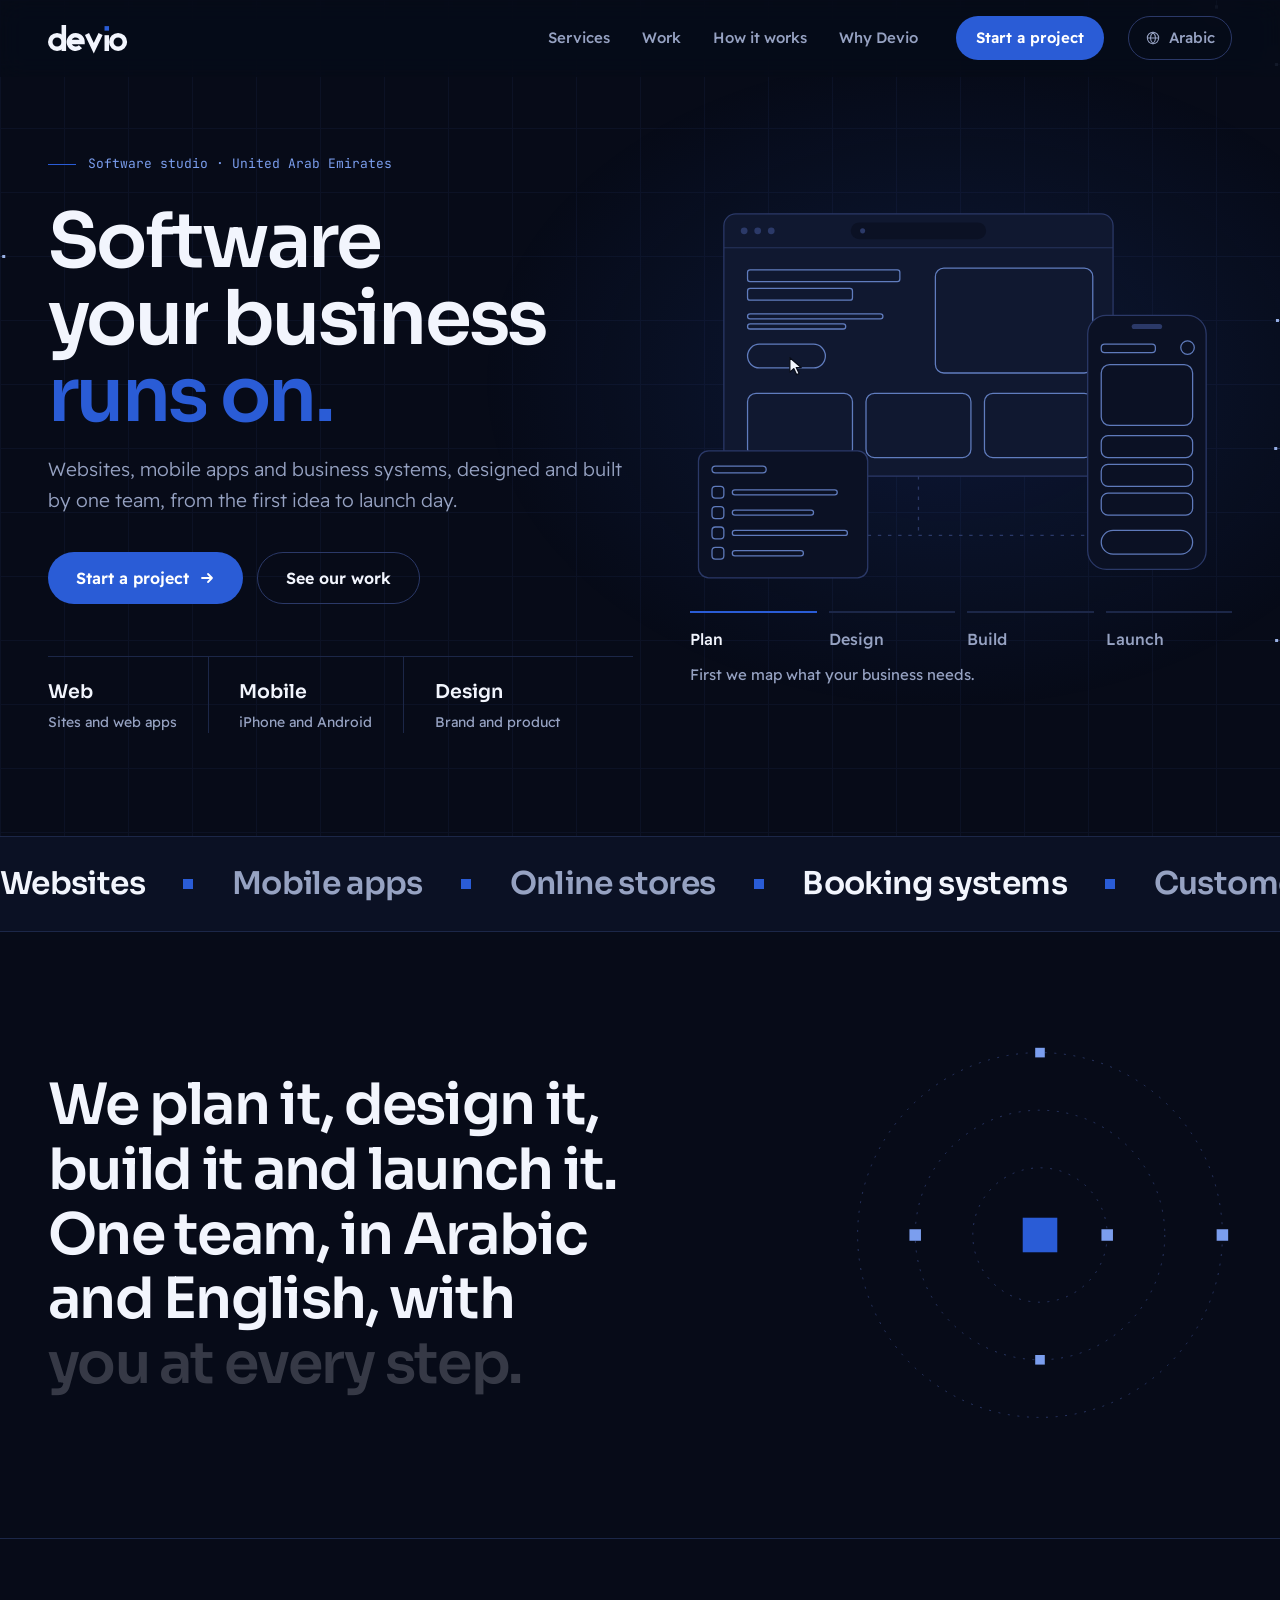
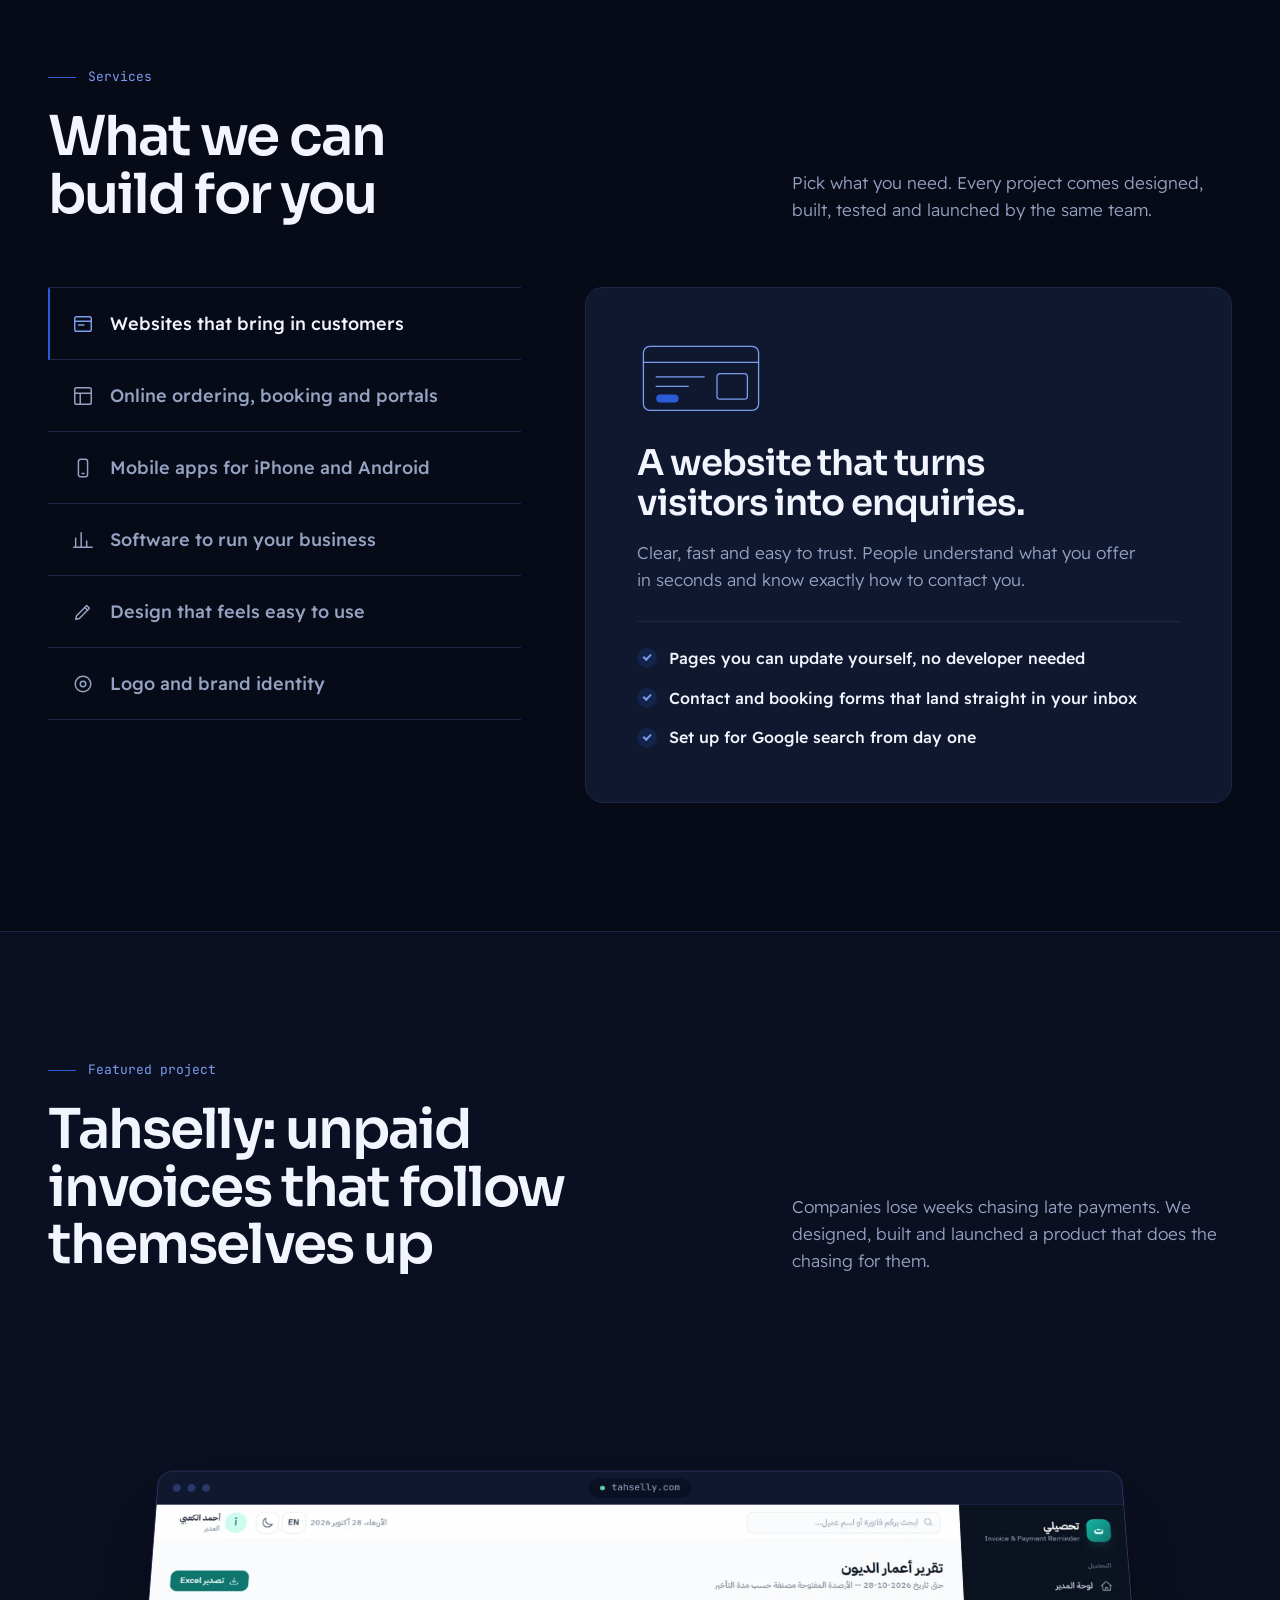
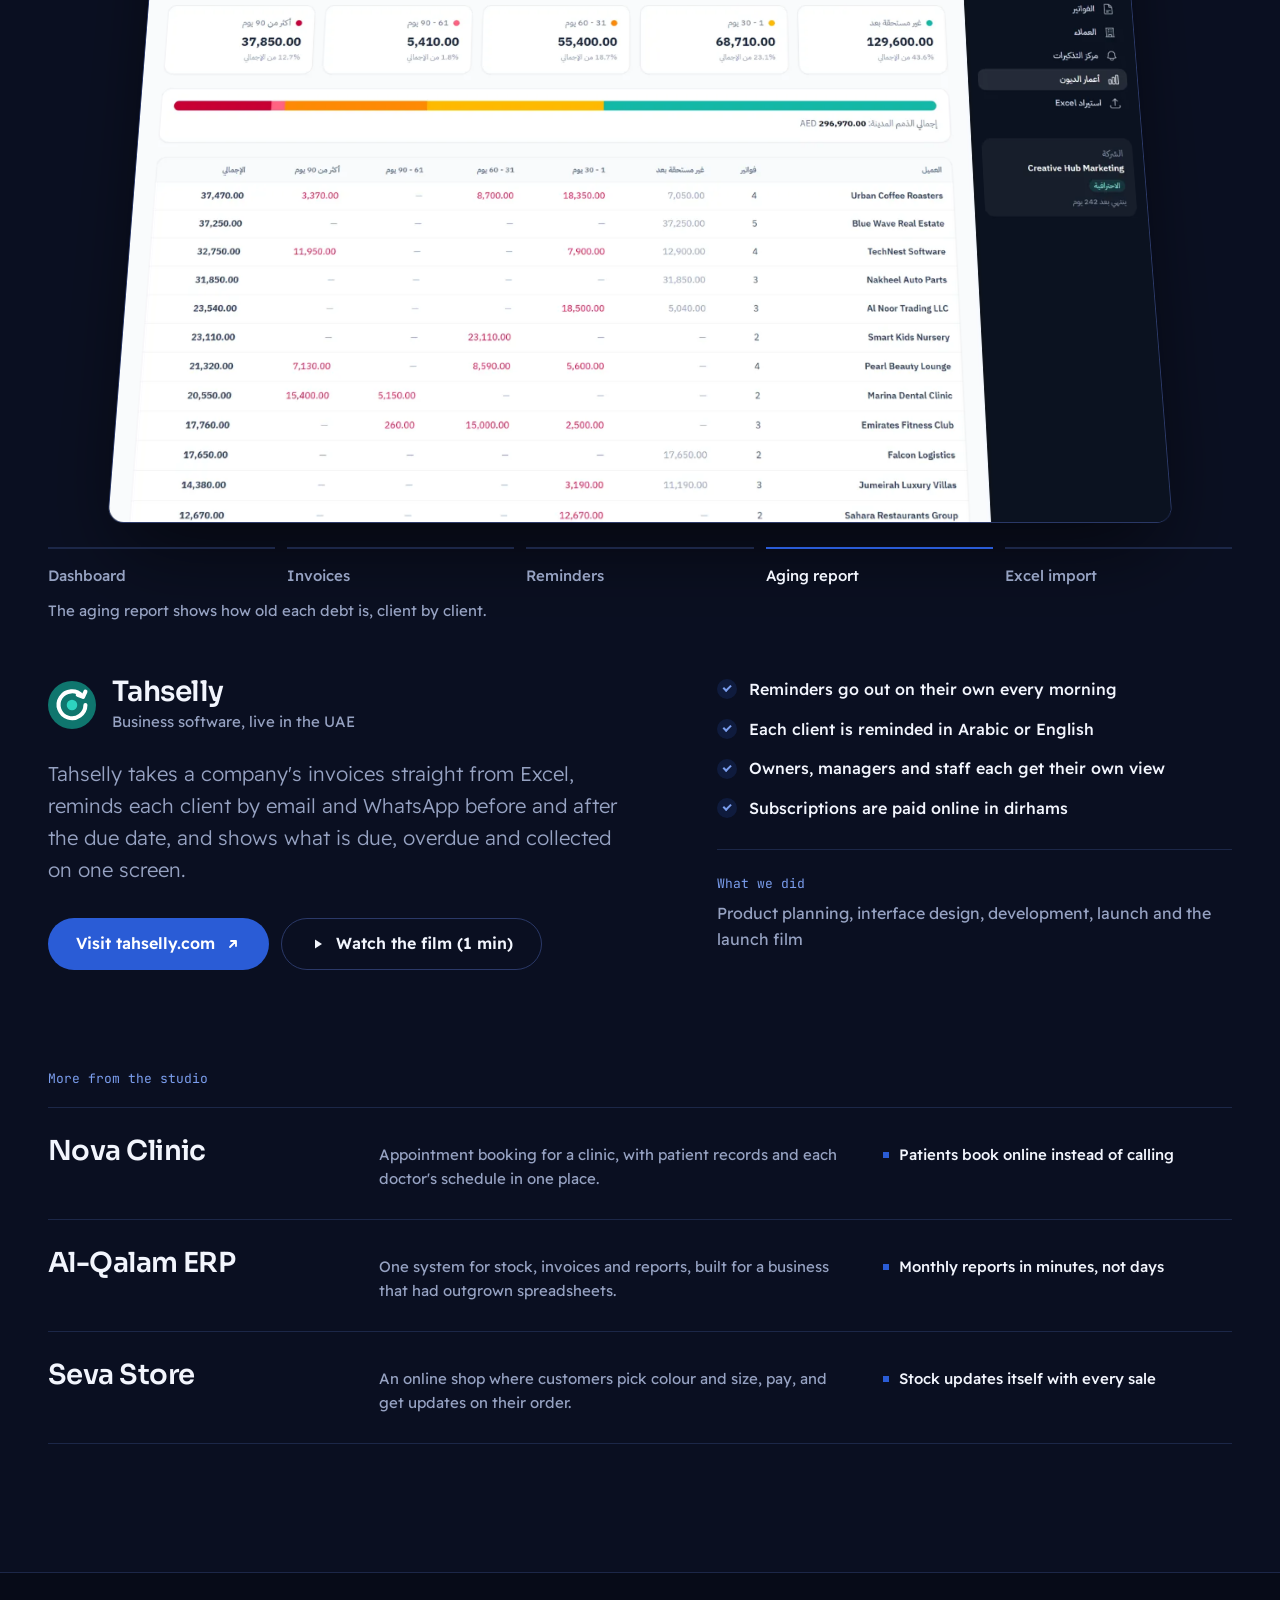
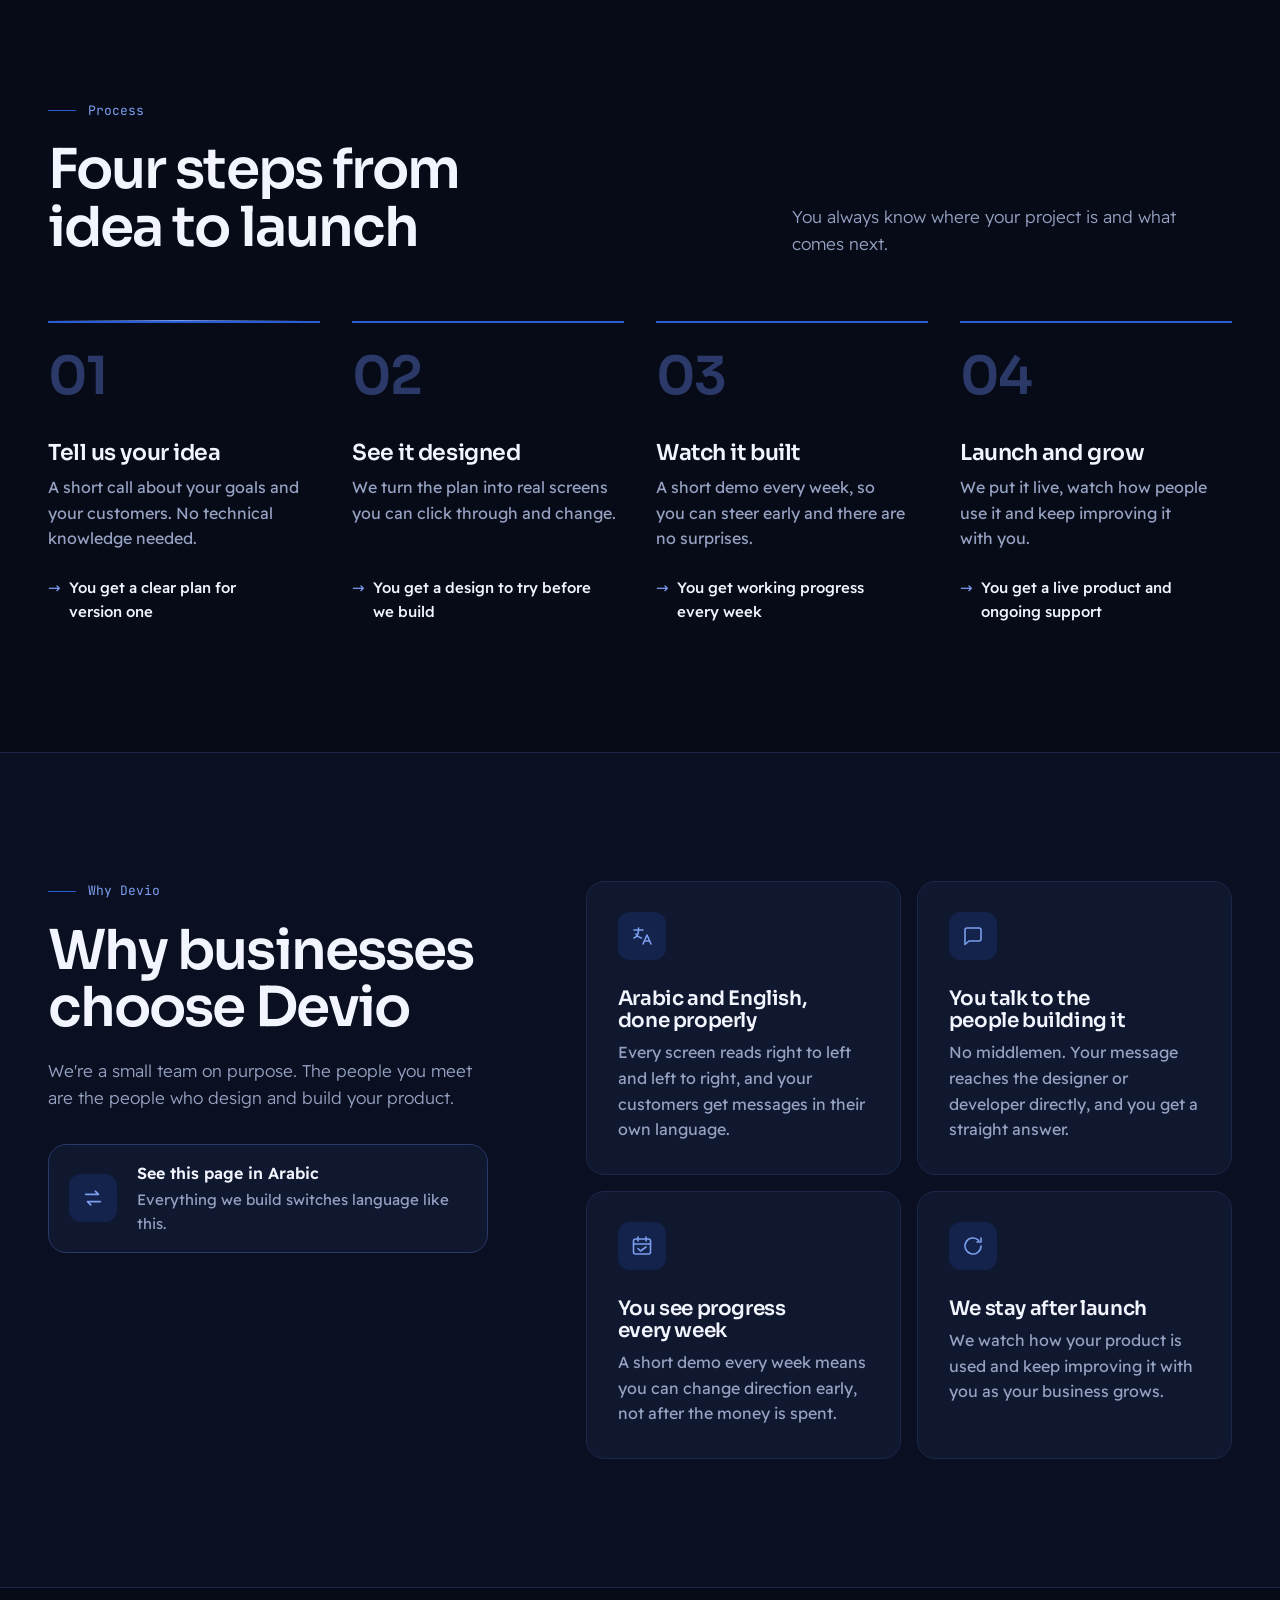
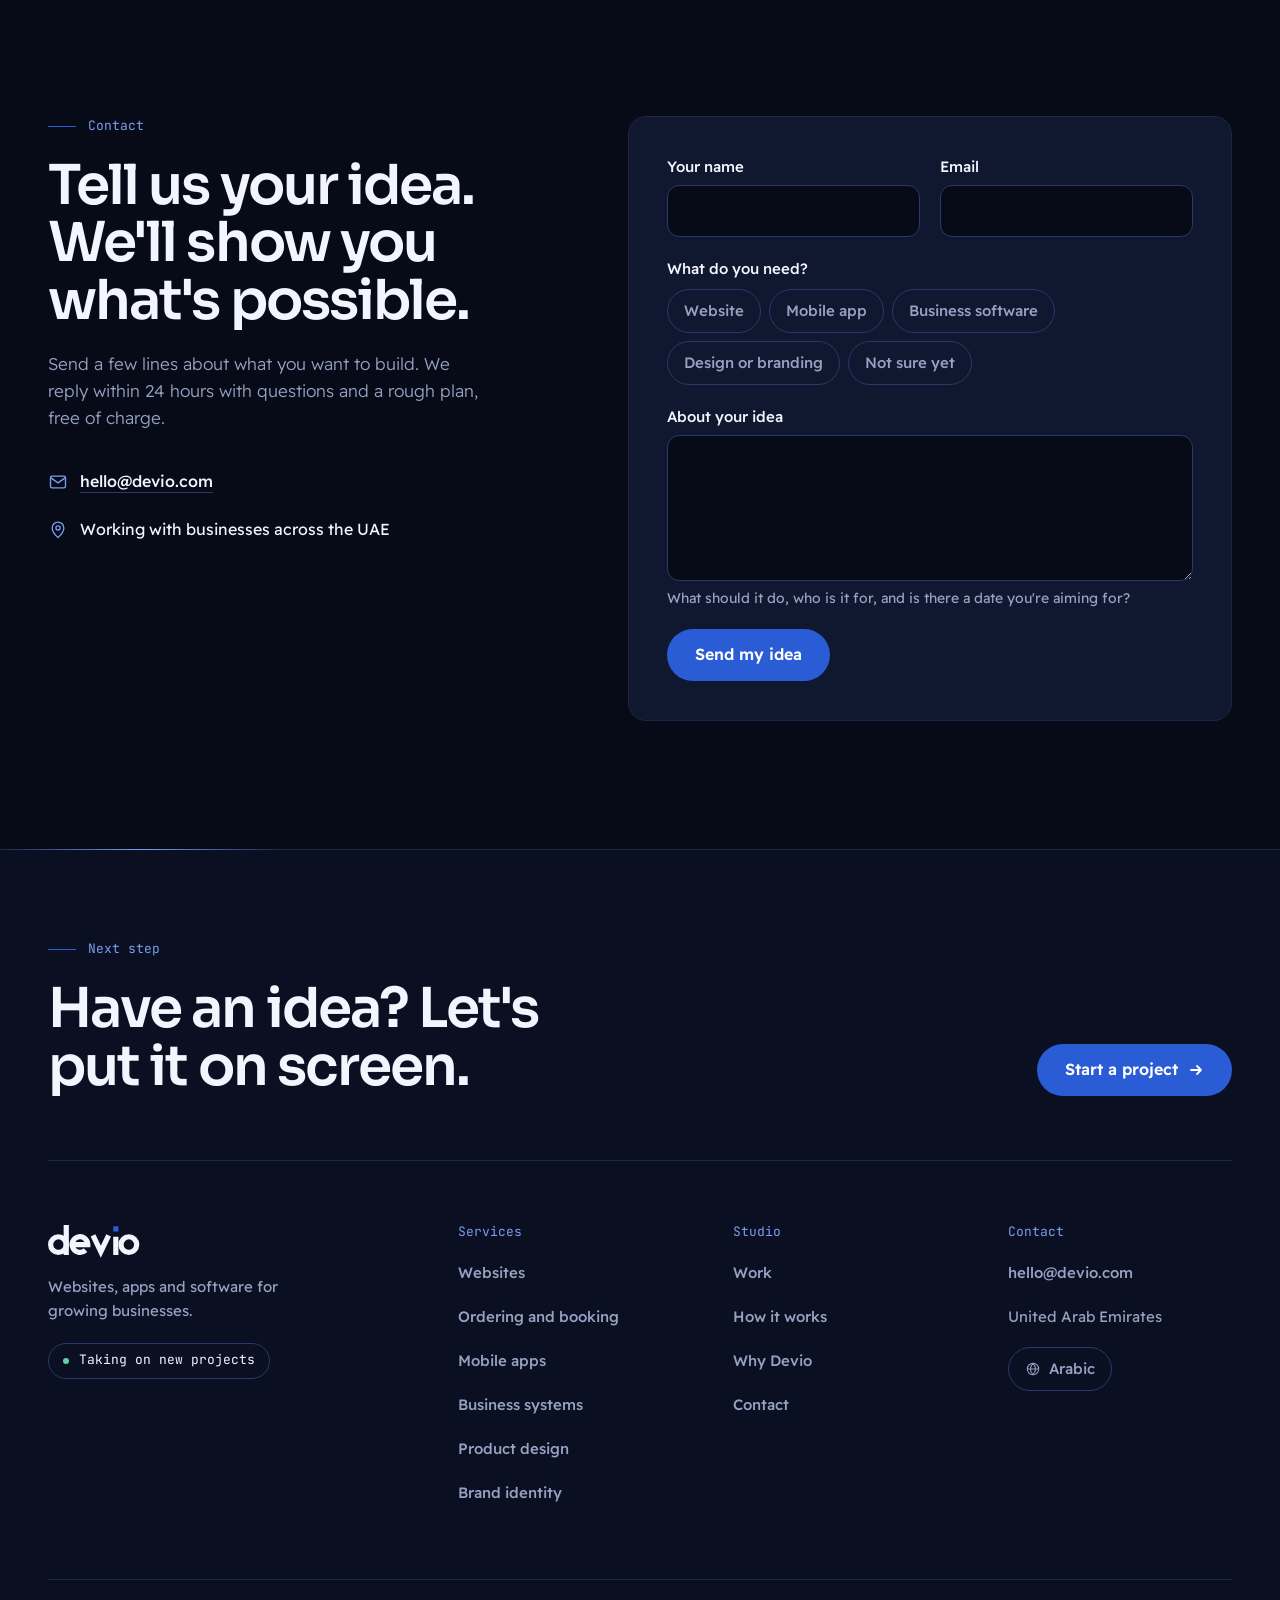
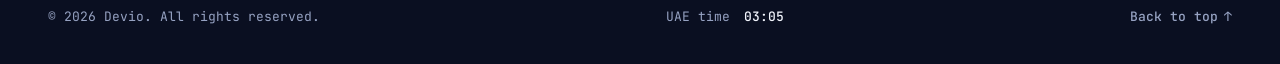
==== commit c24463d1: "Redesign hero, background, language separation and footer Replace the Tahselly hero frame with a fou" ====
--- a/index.html
+++ b/index.html
@@ -38,6 +38,7 @@
   </script>
 </head>
 <body>
+  <canvas class="fx" id="fx" aria-hidden="true"></canvas>
   <a class="skip-link" href="#main" data-i18n="skip">Skip to content</a>
 
   <header class="site-header" id="siteHeader">
@@ -69,7 +70,9 @@
       </nav>
 
       <div class="header-actions">
-        <button class="lang-btn" id="langToggle" type="button" aria-label="عرض الصفحة بالعربية"><span id="langLabel" lang="ar">العربية</span></button>
+        <button class="lang-btn" id="langToggle" type="button" data-lang-toggle aria-label="View this page in Arabic">
+          <svg class="globe" viewBox="0 0 24 24" aria-hidden="true"><circle cx="12" cy="12" r="8.5"/><path d="M3.500 12h17M12 3.500c2.600 2.400 3.800 5.200 3.800 8.500s-1.200 6.100-3.800 8.500c-2.600-2.400-3.800-5.200-3.800-8.500S9.400 5.900 12 3.500z"/></svg><span data-lang-label>Arabic</span>
+        </button>
         <button class="icon-btn menu-btn" id="menuBtn" type="button" aria-label="Open menu" aria-expanded="false" aria-controls="siteNav">
           <svg viewBox="0 0 24 24" aria-hidden="true"><path class="menu-line menu-line-1" d="M4 8h16"/><path class="menu-line menu-line-2" d="M4 16h16"/></svg>
         </button>
@@ -81,12 +84,11 @@
   <main id="main">
     <!-- Hero -->
     <section class="hero" id="top">
-      <div class="hero-bg" aria-hidden="true"><i class="hero-light"></i><i class="hero-grid"></i></div>
+      <div class="hero-bg" aria-hidden="true"><i class="hero-light"></i></div>
       <div class="container hero-inner">
         <div class="hero-copy">
           <p class="kicker hero-in" data-i18n="heroKicker">Software studio · United Arab Emirates</p>
           <h1 class="hero-words" data-split data-i18n="heroTitle">Software your business <em>runs on.</em></h1>
-          <p class="hero-alt hero-in" id="heroAlt" lang="ar" dir="rtl" data-i18n="heroAlt">برمجيات يعتمد عليها عملك.</p>
           <p class="lead hero-in" data-i18n="heroLead">
             Websites, mobile apps and business systems, designed and built by one team,
             from the first idea to launch day.
@@ -102,25 +104,97 @@
           </ul>
         </div>
 
-        <!-- A real product we launched, front and centre -->
-        <figure class="hero-shot hero-in" id="heroShot">
-          <div class="demo-window">
-            <div class="demo-bar" aria-hidden="true">
-              <span class="demo-dots"><i></i><i></i><i></i></span>
-              <span class="demo-url"><i class="live-dot is-live"></i>tahselly.com</span>
-            </div>
-            <img src="assets/work/tahselly/owner-dashboard.webp" width="1600" height="1000" alt="Tahselly owner dashboard with collection rate, receivables and a chart of invoiced versus collected" data-i18n-alt="altDashboard" />
-            <figcaption class="hero-cap">
-              <span><b>Tahselly</b> · <span data-i18n="heroCap">Collections platform, live in the UAE</span></span>
-              <a href="#work" class="text-link"><span data-i18n="heroCase">View the project</span> <i class="arrow" aria-hidden="true">→</i></a>
-            </figcaption>
-          </div>
+        <!-- A product coming together: planned, designed, built, launched -->
+        <figure class="hero-art hero-in" id="heroArt" data-stage="plan" aria-label="How a project comes together" data-i18n-label="heroArtLabel">
+          <svg class="build" viewBox="0 0 640 470" aria-hidden="true">
+            <g class="b-wires"><path d="M270 330V400"/><path d="M210 400H470"/></g>
+
+            <g class="b-browser">
+              <rect class="b-frame" x="40" y="20" width="460" height="310" rx="14"/>
+              <path class="b-rule" d="M40 60H500"/>
+              <g class="b-chrome"><circle cx="64" cy="40" r="4"/><circle cx="80" cy="40" r="4"/><circle cx="96" cy="40" r="4"/><rect x="190" y="30" width="160" height="20" rx="10"/></g>
+              <circle class="b-ping" cx="204" cy="40" r="3"/><circle class="b-live" cx="204" cy="40" r="3"/>
+              <rect class="b-el c-ink" style="--n:1" x="68" y="86" width="180" height="14" rx="3" pathLength="1"/>
+              <rect class="b-el c-ink" style="--n:2" x="68" y="108" width="124" height="14" rx="3" pathLength="1"/>
+              <rect class="b-el c-muted" style="--n:3" x="68" y="138" width="160" height="6" rx="3" pathLength="1"/>
+              <rect class="b-el c-muted" style="--n:4" x="68" y="150" width="116" height="6" rx="3" pathLength="1"/>
+              <rect class="b-el c-accent b-btn" style="--n:5" x="68" y="174" width="92" height="28" rx="14" pathLength="1"/>
+              <rect class="b-el c-soft" style="--n:6" x="290" y="84" width="186" height="124" rx="10" pathLength="1"/>
+              <g class="b-bars">
+                <rect class="b-bar" style="--n:0" x="310" y="162" width="14" height="30" rx="2"/>
+                <rect class="b-bar" style="--n:1" x="338" y="144" width="14" height="48" rx="2"/>
+                <rect class="b-bar" style="--n:2" x="366" y="152" width="14" height="40" rx="2"/>
+                <rect class="b-bar" style="--n:3" x="394" y="126" width="14" height="66" rx="2"/>
+                <rect class="b-bar" style="--n:4" x="422" y="134" width="14" height="58" rx="2"/>
+                <rect class="b-bar" style="--n:5" x="450" y="108" width="14" height="84" rx="2"/>
+              </g>
+              <path class="b-line" d="M317 150L345 132L373 140L401 112L429 120L457 96" pathLength="1"/>
+              <rect class="b-el c-card" style="--n:7" x="68" y="232" width="124" height="76" rx="10" pathLength="1"/>
+              <rect class="b-el c-card" style="--n:8" x="208" y="232" width="124" height="76" rx="10" pathLength="1"/>
+              <rect class="b-el c-card" style="--n:9" x="348" y="232" width="128" height="76" rx="10" pathLength="1"/>
+              <g class="b-on">
+                <rect class="c-accent" x="82" y="246" width="16" height="16" rx="4"/><rect class="c-muted" x="82" y="274" width="72" height="6" rx="3"/><rect class="c-muted" x="82" y="286" width="48" height="6" rx="3"/>
+                <rect class="c-accent" x="222" y="246" width="16" height="16" rx="4"/><rect class="c-muted" x="222" y="274" width="80" height="6" rx="3"/><rect class="c-muted" x="222" y="286" width="56" height="6" rx="3"/>
+                <rect class="c-accent" x="362" y="246" width="16" height="16" rx="4"/><rect class="c-muted" x="362" y="274" width="64" height="6" rx="3"/><rect class="c-muted" x="362" y="286" width="84" height="6" rx="3"/>
+              </g>
+            </g>
+
+            <g class="b-panel">
+              <rect class="b-frame" x="10" y="300" width="200" height="150" rx="12"/>
+              <rect class="b-el c-ink" style="--n:3" x="26" y="318" width="64" height="8" rx="4" pathLength="1"/>
+              <rect class="b-el c-soft" style="--n:4" x="26" y="342" width="14" height="14" rx="4" pathLength="1"/><rect class="b-el c-muted" style="--n:4" x="50" y="346" width="124" height="6" rx="3" pathLength="1"/>
+              <rect class="b-el c-soft" style="--n:5" x="26" y="366" width="14" height="14" rx="4" pathLength="1"/><rect class="b-el c-muted" style="--n:5" x="50" y="370" width="96" height="6" rx="3" pathLength="1"/>
+              <rect class="b-el c-soft" style="--n:6" x="26" y="390" width="14" height="14" rx="4" pathLength="1"/><rect class="b-el c-muted" style="--n:6" x="50" y="394" width="136" height="6" rx="3" pathLength="1"/>
+              <rect class="b-el c-soft" style="--n:7" x="26" y="414" width="14" height="14" rx="4" pathLength="1"/><rect class="b-el c-muted" style="--n:7" x="50" y="418" width="84" height="6" rx="3" pathLength="1"/>
+              <path class="b-check" style="--n:0" d="M29.500 349l2.500 2.500 5-5.500" pathLength="1"/>
+              <path class="b-check" style="--n:1" d="M29.500 373l2.500 2.500 5-5.500" pathLength="1"/>
+              <path class="b-check" style="--n:2" d="M29.500 397l2.500 2.500 5-5.500" pathLength="1"/>
+              <path class="b-check" style="--n:3" d="M29.500 421l2.500 2.500 5-5.500" pathLength="1"/>
+            </g>
+
+            <g class="b-phone">
+              <rect class="b-frame" x="470" y="140" width="140" height="300" rx="22"/>
+              <rect class="b-notch" x="522" y="150" width="36" height="6" rx="3"/>
+              <rect class="b-el c-ink" style="--n:5" x="486" y="174" width="64" height="10" rx="4" pathLength="1"/>
+              <rect class="b-el c-soft" style="--n:5" x="580" y="170" width="16" height="16" rx="8" pathLength="1"/>
+              <rect class="b-el c-accent" style="--n:6" x="486" y="198" width="108" height="72" rx="10" pathLength="1"/>
+              <g class="b-on"><rect class="c-white" x="498" y="212" width="48" height="6" rx="3"/><rect class="c-white" x="498" y="240" width="72" height="14" rx="4"/></g>
+              <rect class="b-el c-card" style="--n:7" x="486" y="282" width="108" height="26" rx="8" pathLength="1"/>
+              <rect class="b-el c-card" style="--n:8" x="486" y="316" width="108" height="26" rx="8" pathLength="1"/>
+              <rect class="b-el c-card" style="--n:9" x="486" y="350" width="108" height="26" rx="8" pathLength="1"/>
+              <rect class="b-el c-accent" style="--n:10" x="486" y="394" width="108" height="28" rx="14" pathLength="1"/>
+              <g class="b-note"><rect x="478" y="160" width="124" height="36" rx="10"/><rect class="c-accent" x="488" y="170" width="16" height="16" rx="4"/><rect class="c-dark" x="512" y="171" width="60" height="6" rx="3"/><rect class="c-dark2" x="512" y="181" width="40" height="5" rx="2.500"/></g>
+            </g>
+
+            <g class="b-cursor"><path d="M0 0V17L4.600 12.800L8 20L11 18.600L7.600 11.600L13.400 11.600Z"/></g>
+          </svg>
+          <div class="demo-steps hero-steps" role="tablist" aria-label="How a project comes together" data-i18n-label="heroArtLabel">
+            <button class="demo-step" type="button" role="tab" data-key="plan" aria-selected="true" data-i18n="hsPlan">Plan</button>
+            <button class="demo-step" type="button" role="tab" data-key="design" aria-selected="false" data-i18n="hsDesign">Design</button>
+            <button class="demo-step" type="button" role="tab" data-key="build" aria-selected="false" data-i18n="hsBuild">Build</button>
+            <button class="demo-step" type="button" role="tab" data-key="launch" aria-selected="false" data-i18n="hsLaunch">Launch</button>
+          </div>
+          <figcaption class="demo-caption" aria-live="polite"></figcaption>
         </figure>
       </div>
     </section>
+
+    <!-- What we make, passing by -->
+    <div class="ticker" aria-hidden="true">
+      <div class="ticker-track">
+        <ul><li data-i18n="tk1">Websites</li><li data-i18n="tk2">Mobile apps</li><li data-i18n="tk3">Online stores</li><li data-i18n="tk4">Booking systems</li><li data-i18n="tk5">Customer portals</li><li data-i18n="tk6">Dashboards</li><li data-i18n="tk7">Business systems</li><li data-i18n="tk8">Brand identity</li></ul>
+        <ul><li data-i18n="tk1">Websites</li><li data-i18n="tk2">Mobile apps</li><li data-i18n="tk3">Online stores</li><li data-i18n="tk4">Booking systems</li><li data-i18n="tk5">Customer portals</li><li data-i18n="tk6">Dashboards</li><li data-i18n="tk7">Business systems</li><li data-i18n="tk8">Brand identity</li></ul>
+      </div>
+    </div>
 
     <!-- One sentence that lights up as you read down the page -->
     <section class="statement" aria-labelledby="statement">
+      <svg class="statement-art" viewBox="0 0 400 400" aria-hidden="true">
+        <g class="orbit o1"><circle cx="200" cy="200" r="70"/><rect x="264" y="194" width="12" height="12"/></g>
+        <g class="orbit o2"><circle cx="200" cy="200" r="130"/><rect x="64" y="194" width="12" height="12"/><rect x="195" y="325" width="10" height="10"/></g>
+        <g class="orbit o3"><circle cx="200" cy="200" r="190"/><rect x="384" y="194" width="12" height="12"/><rect x="195" y="5" width="10" height="10"/></g>
+        <rect class="core" x="182" y="182" width="36" height="36"/>
+      </svg>
       <div class="container">
         <p class="statement-text" id="statement" data-split data-i18n="statement">We plan it, design it, build it and launch it. One team, in Arabic and English, with you at every step.</p>
       </div>
@@ -162,6 +236,7 @@
 
           <div class="svc-panels">
             <article class="svc-panel" role="tabpanel" id="panel-site" aria-labelledby="tab-site">
+              <svg class="svc-art" viewBox="0 0 160 96" aria-hidden="true"><rect x="8" y="8" width="144" height="80" rx="8" pathLength="1"/><path d="M8 28H152" pathLength="1"/><path d="M24 46H84" pathLength="1"/><path d="M24 58H64" pathLength="1"/><rect x="100" y="42" width="38" height="32" rx="4" pathLength="1"/><rect class="a" x="24" y="68" width="28" height="10" rx="5"/></svg>
               <h3 data-i18n="siteH">A website that turns visitors into enquiries.</h3>
               <p data-i18n="siteP">Clear, fast and easy to trust. People understand what you offer in seconds and know exactly how to contact you.</p>
               <ul class="gets">
@@ -171,6 +246,7 @@
               </ul>
             </article>
             <article class="svc-panel" role="tabpanel" id="panel-app" aria-labelledby="tab-app" hidden>
+              <svg class="svc-art" viewBox="0 0 160 96" aria-hidden="true"><rect x="20" y="14" width="120" height="74" rx="8" pathLength="1"/><path d="M20 34H140" pathLength="1"/><path d="M50 8V20M110 8V20" pathLength="1"/><path d="M40 50H56M72 50H88M104 50H120M40 68H56" pathLength="1"/><path d="M104 68l5 5 9-10" pathLength="1"/><rect class="a" x="70" y="60" width="20" height="16" rx="4"/></svg>
               <h3 data-i18n="appH">Let customers order, book and pay without calling you.</h3>
               <p data-i18n="appP">Your business stays open after hours. Customers help themselves, and you see every order in one place.</p>
               <ul class="gets">
@@ -180,6 +256,7 @@
               </ul>
             </article>
             <article class="svc-panel" role="tabpanel" id="panel-mobile" aria-labelledby="tab-mobile" hidden>
+              <svg class="svc-art" viewBox="0 0 160 96" aria-hidden="true"><rect x="56" y="4" width="48" height="88" rx="10" pathLength="1"/><path d="M74 12H86" pathLength="1"/><path d="M64 50H96M64 60H86" pathLength="1"/><path d="M114 30a14 14 0 0 1 0 22" pathLength="1"/><path d="M124 22a26 26 0 0 1 0 38" pathLength="1"/><rect class="a" x="64" y="24" width="32" height="14" rx="4"/></svg>
               <h3 data-i18n="mobileH">Your business in your customer's pocket.</h3>
               <p data-i18n="mobileP">An app your customers open to order, book, pay and follow up, with notifications that bring them back.</p>
               <ul class="gets">
@@ -189,6 +266,7 @@
               </ul>
             </article>
             <article class="svc-panel" role="tabpanel" id="panel-software" aria-labelledby="tab-software" hidden>
+              <svg class="svc-art" viewBox="0 0 160 96" aria-hidden="true"><path d="M12 84H148" pathLength="1"/><rect x="24" y="52" width="16" height="32" pathLength="1"/><rect x="52" y="40" width="16" height="44" pathLength="1"/><rect x="108" y="46" width="16" height="38" pathLength="1"/><path d="M20 38L58 26L88 10L118 30L144 14" pathLength="1"/><rect class="a" x="80" y="26" width="16" height="58"/></svg>
               <h3 data-i18n="softH">Swap spreadsheets and paperwork for one simple system.</h3>
               <p data-i18n="softP">Software shaped around how your business already works: stock, invoices, payments and reports, all together.</p>
               <ul class="gets">
@@ -198,6 +276,7 @@
               </ul>
             </article>
             <article class="svc-panel" role="tabpanel" id="panel-design" aria-labelledby="tab-design" hidden>
+              <svg class="svc-art" viewBox="0 0 160 96" aria-hidden="true"><path d="M16 76C40 10 110 90 144 20" pathLength="1"/><path d="M16 76L44 40" pathLength="1"/><path d="M144 20L112 54" pathLength="1"/><circle cx="44" cy="40" r="4" pathLength="1"/><circle cx="112" cy="54" r="4" pathLength="1"/><rect class="a" x="10" y="70" width="12" height="12"/><rect class="a" x="138" y="14" width="12" height="12"/></svg>
               <h3 data-i18n="designH">A product that looks premium and feels easy.</h3>
               <p data-i18n="designP">We design every screen first and let you try it, so your customers get it without a manual.</p>
               <ul class="gets">
@@ -207,6 +286,7 @@
               </ul>
             </article>
             <article class="svc-panel" role="tabpanel" id="panel-brand" aria-labelledby="tab-brand" hidden>
+              <svg class="svc-art" viewBox="0 0 160 96" aria-hidden="true"><circle cx="40" cy="48" r="26" pathLength="1"/><rect x="74" y="22" width="52" height="52" pathLength="1"/><path d="M96 86L122 40L148 86Z" pathLength="1"/><rect class="a" x="34" y="42" width="12" height="12"/></svg>
               <h3 data-i18n="brandH">A brand people recognise at a glance.</h3>
               <p data-i18n="brandP">Logo, colours, type and the rules for using them, so everything you publish looks like you.</p>
               <ul class="gets">
@@ -261,7 +341,7 @@
               <div class="case-id reveal">
                 <img src="assets/work/tahselly/logo.svg" width="48" height="48" alt="" />
                 <div>
-                  <h3>Tahselly <span lang="ar" dir="rtl">تحصيلي</span></h3>
+                  <h3 data-i18n="caseName">Tahselly</h3>
                   <p data-i18n="caseMeta">Business software, live in the UAE</p>
                 </div>
               </div>
@@ -295,17 +375,17 @@
           <h3 class="more-title reveal" data-i18n="moreTitle">More from the studio</h3>
           <ul class="more-list">
             <li class="more-row reveal">
-              <h4>Nova Clinic</h4>
+              <h4 data-i18n="more1H">Nova Clinic</h4>
               <p data-i18n="more1P">Appointment booking for a clinic, with patient records and each doctor's schedule in one place.</p>
               <p class="more-result" data-i18n="more1R">Patients book online instead of calling</p>
             </li>
             <li class="more-row reveal">
-              <h4>Al-Qalam ERP</h4>
+              <h4 data-i18n="more2H">Al-Qalam ERP</h4>
               <p data-i18n="more2P">One system for stock, invoices and reports, built for a business that had outgrown spreadsheets.</p>
               <p class="more-result" data-i18n="more2R">Monthly reports in minutes, not days</p>
             </li>
             <li class="more-row reveal">
-              <h4>Seva Store</h4>
+              <h4 data-i18n="more3H">Seva Store</h4>
               <p data-i18n="more3P">An online shop where customers pick colour and size, pay, and get updates on their order.</p>
               <p class="more-result" data-i18n="more3R">Stock updates itself with every sale</p>
             </li>
@@ -326,6 +406,7 @@
         </header>
 
         <ol class="steps">
+          <li class="scanline" aria-hidden="true"></li>
           <li class="step reveal">
             <span class="step-num">01</span>
             <h3 data-i18n="step1H">Tell us your idea</h3>
@@ -361,8 +442,8 @@
           <p class="kicker" data-i18n="navWhy">Why Devio</p>
           <h2 id="why-title" data-i18n="whyTitle">Why businesses choose Devio</h2>
           <p class="why-lead" data-i18n="whyLead">We're a small team on purpose. The people you meet are the people who design and build your product.</p>
-          <button class="lang-card" type="button" id="langCard">
-            <span class="lang-card-pair" aria-hidden="true"><b>Aa</b><i></i><b lang="ar">أب</b></span>
+          <button class="lang-card" type="button" id="langCard" data-lang-toggle>
+            <span class="lang-card-icon" aria-hidden="true"><svg viewBox="0 0 24 24"><path d="M4 8h14l-3.500-3.500M20 16H6l3.500 3.500"/></svg></span>
             <span class="lang-card-text"><strong data-i18n="langCardT">See this page in Arabic</strong><span data-i18n="langCardP">Everything we build switches language like this.</span></span>
           </button>
         </div>
@@ -464,28 +545,74 @@
   </main>
 
   <footer class="site-footer">
-    <div class="container footer-inner">
-      <p class="footer-tag" data-i18n="footTag">From idea to launch.</p>
-      <ul class="footer-nav">
-        <li><a href="#services" data-i18n="navServices">Services</a></li>
-        <li><a href="#work" data-i18n="navWork">Work</a></li>
-        <li><a href="#process" data-i18n="navProcess">How it works</a></li>
-        <li><a href="#contact" data-i18n="cta">Start a project</a></li>
-      </ul>
-      <!-- the wordmark, as wide as the page, drawn once when you reach it -->
-      <svg class="footer-mark reveal" viewBox="2 4 280 92" role="img" aria-label="Devio">
-        <g class="logo-strokes">
-          <circle cx="34" cy="64" r="24" pathLength="1"/>
-          <path d="M58 4V96" pathLength="1"/>
-          <path d="M76 64H124A24 24 0 1 0 117 81" pathLength="1"/>
-          <path d="M140 36L164 86L188 36" pathLength="1"/>
-          <path d="M210 40V96" pathLength="1"/>
-          <circle cx="250" cy="64" r="24" pathLength="1"/>
-        </g>
-        <rect class="logo-dot" x="202" y="8" width="16" height="16"/>
-      </svg>
-      <p class="footer-legal">© <span id="year">2026</span> Devio. <span data-i18n="footLegal">Websites, apps and software for growing businesses.</span></p>
-      <a href="#top" class="text-link footer-top"><span data-i18n="footTop">Back to top</span> <i aria-hidden="true">↑</i></a>
+    <span class="scanline" aria-hidden="true"></span>
+    <div class="container">
+      <div class="footer-cta reveal">
+        <div>
+          <p class="kicker" data-i18n="footKicker">Next step</p>
+          <h2 data-i18n="footTitle">Have an idea? Let's put it on screen.</h2>
+        </div>
+        <a href="#contact" class="btn btn-primary"><span data-i18n="cta">Start a project</span> <svg class="btn-arrow" viewBox="0 0 16 16" aria-hidden="true"><path d="M3 8h10M9 4l4 4-4 4"/></svg></a>
+      </div>
+
+      <div class="footer-grid">
+        <div class="footer-brand reveal">
+          <svg class="footer-logo" viewBox="2 4 280 92" role="img" aria-label="Devio" data-i18n-label="brandLabel">
+            <g class="logo-strokes">
+              <circle cx="34" cy="64" r="24" pathLength="1"/>
+              <path d="M58 4V96" pathLength="1"/>
+              <path d="M76 64H124A24 24 0 1 0 117 81" pathLength="1"/>
+              <path d="M140 36L164 86L188 36" pathLength="1"/>
+              <path d="M210 40V96" pathLength="1"/>
+              <circle cx="250" cy="64" r="24" pathLength="1"/>
+            </g>
+            <rect class="logo-dot" x="202" y="8" width="16" height="16"/>
+          </svg>
+          <p data-i18n="footLegal">Websites, apps and software for growing businesses.</p>
+          <p class="footer-status"><i class="live-dot is-live" aria-hidden="true"></i><span data-i18n="footStatus">Taking on new projects</span></p>
+        </div>
+
+        <nav class="footer-col reveal" aria-label="Services" data-i18n-label="navServices">
+          <h3 data-i18n="navServices">Services</h3>
+          <ul>
+            <li><a href="#services" data-svc="tab-site" data-i18n="fs1">Websites</a></li>
+            <li><a href="#services" data-svc="tab-app" data-i18n="fs2">Ordering and booking</a></li>
+            <li><a href="#services" data-svc="tab-mobile" data-i18n="fs3">Mobile apps</a></li>
+            <li><a href="#services" data-svc="tab-software" data-i18n="fs4">Business systems</a></li>
+            <li><a href="#services" data-svc="tab-design" data-i18n="fs5">Product design</a></li>
+            <li><a href="#services" data-svc="tab-brand" data-i18n="fs6">Brand identity</a></li>
+          </ul>
+        </nav>
+
+        <nav class="footer-col reveal" aria-label="Studio" data-i18n-label="footStudio">
+          <h3 data-i18n="footStudio">Studio</h3>
+          <ul>
+            <li><a href="#work" data-i18n="navWork">Work</a></li>
+            <li><a href="#process" data-i18n="navProcess">How it works</a></li>
+            <li><a href="#why" data-i18n="navWhy">Why Devio</a></li>
+            <li><a href="#contact" data-i18n="contactKicker">Contact</a></li>
+          </ul>
+        </nav>
+
+        <div class="footer-col reveal">
+          <h3 data-i18n="contactKicker">Contact</h3>
+          <ul>
+            <li><a href="mailto:hello@devio.com" dir="ltr">hello@devio.com</a></li>
+            <li><span data-i18n="footPlace">United Arab Emirates</span></li>
+            <li>
+              <button class="lang-btn" type="button" data-lang-toggle aria-label="View this page in Arabic">
+                <svg class="globe" viewBox="0 0 24 24" aria-hidden="true"><circle cx="12" cy="12" r="8.500"/><path d="M3.500 12h17M12 3.500c2.600 2.400 3.800 5.200 3.800 8.500s-1.200 6.100-3.800 8.500c-2.600-2.400-3.800-5.200-3.800-8.500S9.400 5.900 12 3.500z"/></svg><span data-lang-label>Arabic</span>
+              </button>
+            </li>
+          </ul>
+        </div>
+      </div>
+
+      <div class="footer-bar">
+        <p>© <span id="year">2026</span> <span data-i18n="footRights">Devio. All rights reserved.</span></p>
+        <p class="footer-clock"><span data-i18n="footTime">UAE time</span> <b id="clock" dir="ltr">--:--</b></p>
+        <a href="#top" class="text-link footer-top"><span data-i18n="footTop">Back to top</span> <i aria-hidden="true">↑</i></a>
+      </div>
     </div>
   </footer>
 
--- a/css/style.css
+++ b/css/style.css
@@ -84,6 +84,14 @@
 
 :focus-visible { outline: 2px solid var(--focus); outline-offset: 3px; border-radius: 4px; }
 
+body::before {
+  content: ""; position: fixed; inset: 0; z-index: 0; pointer-events: none;
+  background-image: linear-gradient(var(--line) 1px, transparent 1px), linear-gradient(90deg, var(--line) 1px, transparent 1px);
+  background-size: 64px 64px; opacity: .3;
+}
+.fx { position: fixed; inset: 0; z-index: 0; width: 100%; height: 100%; pointer-events: none; }
+main, .site-footer { position: relative; z-index: 1; }
+
 .container { width: min(1320px, 100% - 2 * var(--gutter)); margin-inline: auto; }
 
 .skip-link {
@@ -171,6 +179,7 @@
 .icon-btn:active { transform: scale(.94); }
 .icon-btn svg { width: 20px; height: 20px; }
 .lang-btn {
+  display: inline-flex; align-items: center; gap: 8px;
   min-height: 44px; padding: 0 16px; border-radius: var(--r-pill);
   border: 1px solid var(--line-strong);
   color: var(--muted); font-size: .9375rem; font-weight: 500;
@@ -178,6 +187,7 @@
 }
 .lang-btn:hover { border-color: var(--accent-ink); color: var(--ink); }
 .lang-btn:active { transform: scale(.96); }
+.globe { width: 16px; height: 16px; flex: none; fill: none; stroke: currentColor; stroke-width: 1.6; }
 
 /* ---------- Header ---------- */
 .site-header {
@@ -233,17 +243,11 @@
 
 /* ---------- Hero ---------- */
 .hero { position: relative; padding: clamp(48px, 6vw, 96px) 0 clamp(64px, 8vw, 120px); overflow: hidden; }
-/* a drafting grid that fades out around the product, lit softly from behind it */
+/* soft light behind the drawing */
 .hero-bg { position: absolute; inset: 0; pointer-events: none; }
 [dir="rtl"] .hero-bg { transform: scaleX(-1); }
 .hero-bg i { position: absolute; inset: 0; }
 .hero-light { background: radial-gradient(52% 62% at 74% 40%, var(--accent-soft), transparent 70%); }
-.hero-grid {
-  background-image: linear-gradient(var(--line) 1px, transparent 1px), linear-gradient(90deg, var(--line) 1px, transparent 1px);
-  background-size: 80px 80px; opacity: .4;
-  -webkit-mask-image: radial-gradient(60% 70% at 72% 38%, #000, transparent 75%);
-  mask-image: radial-gradient(60% 70% at 72% 38%, #000, transparent 75%);
-}
 .hero-inner {
   position: relative;
   display: grid; grid-template-columns: minmax(0, 1.08fr) minmax(0, 1fr);
@@ -256,12 +260,6 @@
 }
 html[lang="ar"] .hero h1 { font-size: clamp(2.25rem, 1.1rem + 3.8vw, 4.5rem); line-height: 1.3; }
 .hero h1 em { font-style: normal; color: var(--accent); }
-/* the same promise in the other language, because we work in both */
-.hero-alt {
-  margin-top: 20px; text-align: left;
-  font-size: clamp(1.125rem, 1rem + .7vw, 1.625rem); font-weight: 300; color: var(--muted);
-}
-html[dir="rtl"] .hero-alt { text-align: right; font-family: var(--font-display); }
 .lead {
   margin-top: 20px; max-width: 48ch;
   font-size: clamp(1.0625rem, 1rem + .3vw, 1.1875rem); font-weight: 300; color: var(--muted); line-height: 1.65;
@@ -277,8 +275,71 @@
 .hero-strip li:last-child { border: 0; margin: 0; padding-inline-end: 0; }
 .hero-strip strong { display: block; margin-bottom: 4px; font-family: var(--font-display); font-size: 1.1875rem; font-weight: 600; color: var(--ink); }
 
-/* ---------- Browser frame, shared by the hero and the project viewer ---------- */
-.hero-shot, .case-viewer { position: relative; }
+/* ---------- Hero art: a product comes together in four stages ----------
+   main.js moves data-stage through plan, design, build, launch and adds s1, s2, s3 as they pass. */
+.hero-art { --mx: 0; --my: 0; }
+.build { width: 100%; height: auto; overflow: visible; transform: translateY(calc(var(--sy, 0) * -40px)); }
+.b-frame { fill: var(--surface); stroke: var(--line-strong); stroke-width: 1.5; }
+.b-phone .b-frame, .b-panel .b-frame { fill: var(--bg-tint); }
+.b-rule { fill: none; stroke: var(--line-strong); }
+.b-chrome circle, .b-notch { fill: var(--line-strong); }
+.b-chrome rect { fill: var(--bg-tint); }
+.b-wires path { fill: none; stroke: var(--line-strong); stroke-width: 1.5; stroke-dasharray: 4 8; animation: flow 1.2s linear infinite; transition: stroke .4s ease; }
+/* the phone and the task list sit nearer than the browser and follow the pointer a little */
+.b-phone, .b-panel { transition: transform .5s var(--ease-out); }
+.b-phone { transform: translate(calc(var(--mx) * 12px), calc(var(--my) * 10px)); }
+.b-panel { transform: translate(calc(var(--mx) * -10px), calc(var(--my) * -8px)); }
+
+/* plan: every block is an outline that draws itself */
+.b-el { fill-opacity: 0; stroke: var(--accent-ink); stroke-width: 1.5; stroke-opacity: .75; transition: fill-opacity .5s ease, stroke-opacity .5s ease; }
+.c-ink { fill: var(--ink); }
+.c-muted { fill: var(--line-strong); }
+.c-accent { fill: var(--accent); }
+.c-soft { fill: var(--accent-soft); }
+.c-card { fill: var(--line); }
+.c-white { fill: #fff; opacity: .85; }
+.c-dark { fill: var(--bg); }
+.c-dark2 { fill: var(--line-strong); }
+.js .hero-art[data-stage="plan"] .b-el {
+  stroke-dasharray: 1.02 1; stroke-dashoffset: 1.02;
+  animation: draw .9s var(--ease-out) forwards; animation-delay: calc(var(--n) * 70ms + 500ms);
+}
+/* design: the outlines fill with colour */
+.s1 .b-el { fill-opacity: 1; stroke-opacity: 0; transition-delay: calc(var(--n) * 55ms); }
+.b-on { opacity: 0; transition: opacity .4s ease; }
+.s1 .b-on { opacity: 1; transition-delay: .6s; }
+/* build: it starts working; tasks get ticked, the chart fills, someone presses the button */
+.b-bar { fill: var(--accent); transform-box: fill-box; transform-origin: 50% 100%; transform: scaleY(0); transition: transform .3s ease; }
+.s2 .b-bar { transform: none; transition: transform .7s var(--ease-out) calc(var(--n) * 90ms + .2s); }
+.b-check {
+  fill: none; stroke: var(--ink); stroke-width: 2; stroke-linecap: round; stroke-linejoin: round;
+  stroke-dasharray: 1.02 1; stroke-dashoffset: 1.02; transition: stroke-dashoffset .2s ease;
+}
+.s2 .b-check { stroke-dashoffset: 0; transition: stroke-dashoffset .4s var(--ease-out) calc(var(--n) * 450ms + .3s); }
+.b-cursor { opacity: 0; transform: translate(420px, 300px); transition: opacity .3s ease, transform .3s ease; }
+.b-cursor path { fill: var(--ink); stroke: var(--bg); stroke-width: 1.5; stroke-linejoin: round; }
+.s2 .b-cursor { opacity: 1; transform: translate(118px, 190px); transition: opacity .3s ease .2s, transform 1.3s var(--ease-out) .3s; }
+.b-btn { transform-box: fill-box; transform-origin: center; }
+.s2 .b-btn { animation: press .45s ease 1.7s; }
+/* launch: it is live; the numbers climb and the customer's phone hears about it */
+.b-line {
+  fill: none; stroke: var(--ink); stroke-width: 2.5; stroke-linecap: round; stroke-linejoin: round;
+  stroke-dasharray: 1.02 1; stroke-dashoffset: 1.02; transition: stroke-dashoffset .3s ease;
+}
+.s3 .b-line { stroke-dashoffset: 0; transition: stroke-dashoffset 1.2s var(--ease-out) .2s; }
+.b-live { fill: var(--line-strong); transition: fill .4s ease; }
+.s3 .b-live { fill: var(--success); }
+.b-ping { fill: var(--success); opacity: 0; transform-box: fill-box; transform-origin: center; }
+.s3 .b-ping { animation: ping 1.6s ease-out infinite; }
+.s3 .b-wires path { stroke: var(--accent-ink); }
+.s3 .b-cursor { opacity: 0; transition: opacity .3s ease; }
+.b-note { opacity: 0; transform: translateY(-14px); transition: opacity .3s ease, transform .3s ease; }
+.b-note > rect:first-child { fill: var(--ink); }
+.s3 .b-note { opacity: 1; transform: none; transition: opacity .5s ease .7s, transform .6s var(--ease-out) .7s; }
+.hero-art .hero-steps { grid-template-columns: repeat(4, minmax(0, 1fr)); margin-top: 16px; }
+
+/* ---------- Browser frame around the project screens ---------- */
+.hero-art, .case-viewer { position: relative; }
 .demo-window {
   position: relative; overflow: hidden;
   background: var(--surface); border: 1px solid var(--line-strong); border-radius: var(--r-lg);
@@ -298,16 +359,6 @@
 }
 .live-dot { width: 6px; height: 6px; border-radius: 50%; background: var(--line-strong); }
 .live-dot.is-live { background: var(--success); animation: pulse 1.8s ease-out infinite; }
-
-/* the hero frame drifts up a little slower than the page */
-.hero-shot .demo-window { transform: translateY(calc(var(--sy, 0) * -40px)); }
-.hero-shot img { width: 100%; height: auto; aspect-ratio: 16 / 10; object-fit: cover; object-position: top left; }
-.hero-cap {
-  display: flex; flex-wrap: wrap; align-items: center; justify-content: space-between; gap: 0 16px;
-  padding: 4px 20px; border-top: 1px solid var(--line);
-  color: var(--muted); font-size: .9375rem;
-}
-.hero-cap b { color: var(--ink); font-weight: 500; }
 
 /* the steps under a frame: the line over the current one fills while it is on screen */
 .demo-steps { display: grid; grid-template-columns: repeat(3, 1fr); gap: 12px; margin-top: 24px; }
@@ -332,7 +383,21 @@
 .demo-caption.swap { animation: enter .35s var(--ease-out) both; }
 
 /* ---------- Statement: the words light up as you read down the page ---------- */
-.statement { padding: clamp(72px, 11vw, 176px) 0; border-block: 1px solid var(--line); }
+.statement { position: relative; overflow: hidden; padding: clamp(72px, 11vw, 176px) 0; border-bottom: 1px solid var(--line); }
+.statement .container { position: relative; }
+/* leave room for the orbit beside the text */
+@media (min-width: 1081px) { .statement .container { padding-inline-end: calc(min(30vw, 420px) + 2 * var(--gutter)); } }
+/* the square dot from the logo, with the work in orbit around it */
+.statement-art {
+  position: absolute; top: 50%; inset-inline-end: max(var(--gutter), calc((100% - 1320px) / 2));
+  width: min(30vw, 420px); height: auto; overflow: visible; transform: translateY(-50%);
+}
+.orbit { transform-origin: 200px 200px; animation: spin 40s linear infinite; }
+.orbit circle { fill: none; stroke: var(--line-strong); stroke-dasharray: 2 8; }
+.orbit rect { fill: var(--accent-ink); }
+.o2 { animation-duration: 64s; animation-direction: reverse; }
+.o3 { animation-duration: 90s; }
+.core { fill: var(--accent); transform-box: fill-box; transform-origin: center; animation: spin 16s linear infinite reverse; }
 .statement-text {
   max-width: 24ch;
   font-family: var(--font-display); font-weight: 600;
@@ -345,7 +410,7 @@
 
 /* ---------- Sections ---------- */
 .section { padding: var(--section) 0; }
-.section-tint { background: var(--bg-tint); border-block: 1px solid var(--line); }
+.section-tint { background: color-mix(in srgb, var(--bg-tint) 84%, transparent); border-block: 1px solid var(--line); }
 .section-head {
   display: grid; grid-template-columns: minmax(0, 1.3fr) minmax(0, 1fr);
   gap: 16px 48px; align-items: end;
@@ -390,6 +455,18 @@
 }
 .svc-panel[hidden] { display: none; }
 html:not(.js) .svc-panel[hidden] { display: block; }
+/* a small line drawing for each service; it redraws when the service is picked */
+.svc-art {
+  width: 128px; height: auto; margin-bottom: 28px; overflow: visible;
+  fill: none; stroke: var(--accent-ink); stroke-width: 1.6; stroke-linecap: round; stroke-linejoin: round;
+}
+.svc-art .a { fill: var(--accent); stroke: none; transform-box: fill-box; transform-origin: center; }
+.js .svc-panel.swap .svc-art [pathLength] { stroke-dasharray: 1.02 1; stroke-dashoffset: 1.02; animation: draw .9s var(--ease-out) forwards; }
+.js .svc-panel.swap .svc-art > :nth-child(2) { animation-delay: .08s; }
+.js .svc-panel.swap .svc-art > :nth-child(3) { animation-delay: .16s; }
+.js .svc-panel.swap .svc-art > :nth-child(4) { animation-delay: .24s; }
+.js .svc-panel.swap .svc-art > :nth-child(5) { animation-delay: .32s; }
+.js .svc-panel.swap .svc-art .a { animation: pop .5s var(--ease-out) .6s both; }
 .svc-panel h3 { font-size: clamp(1.5rem, 1.1rem + 1.4vw, 2.375rem); letter-spacing: -0.03em; max-width: 20ch; }
 .svc-panel > p { margin-top: 16px; color: var(--muted); font-size: 1.0625rem; font-weight: 300; max-width: 50ch; }
 .gets { display: grid; gap: 14px; margin-top: 28px; padding-top: 24px; border-top: 1px solid var(--line); }
@@ -474,7 +551,7 @@
 .film-close:hover { background: rgba(255, 255, 255, .14); color: #fff; }
 
 /* ---------- Process: a real sequence, so numbers are earned ---------- */
-.steps { display: grid; grid-template-columns: repeat(4, minmax(0, 1fr)); gap: 32px; }
+.steps { position: relative; display: grid; grid-template-columns: repeat(4, minmax(0, 1fr)); gap: 32px; }
 .step { position: relative; padding-top: 28px; display: flex; flex-direction: column; border-top: 1px solid var(--line); }
 .step::before {
   content: ""; position: absolute; inset-inline: 0; top: -1px; height: 2px;
@@ -513,11 +590,12 @@
 }
 .lang-card:hover { border-color: var(--accent-ink); }
 .lang-card:active { transform: scale(.98); }
-.lang-card-pair { display: flex; align-items: center; gap: 10px; flex: none; font-size: 1.5rem; font-weight: 600; direction: ltr; }
-.lang-card-pair b { font-family: var(--font-display); font-weight: 600; }
-.lang-card-pair b + i + b { color: var(--accent-ink); font-family: var(--font); }
-.lang-card-pair i { width: 16px; height: 2px; background: var(--line-strong); transition: transform .3s var(--ease-out); }
-.lang-card:hover .lang-card-pair i { transform: scaleX(1.5); }
+.lang-card-icon {
+  flex: none; display: grid; place-items: center; width: 48px; height: 48px;
+  border-radius: var(--r-md); background: var(--accent-soft); color: var(--accent-ink);
+}
+.lang-card-icon svg { width: 22px; height: 22px; fill: none; stroke: currentColor; stroke-width: 1.8; stroke-linecap: round; stroke-linejoin: round; transition: transform .4s var(--ease-out); }
+.lang-card:hover .lang-card-icon svg { transform: rotate(180deg); }
 .lang-card-text { display: grid; gap: 2px; }
 .lang-card-text strong { font-weight: 600; }
 .lang-card-text span { color: var(--muted); font-size: .9375rem; }
@@ -609,29 +687,78 @@
   animation: spin .7s linear infinite;
 }
 
-/* ---------- Footer: signs off with the wordmark as wide as the page ---------- */
-.site-footer { border-top: 1px solid var(--line); background: var(--bg-tint); padding: clamp(48px, 6vw, 88px) 0 32px; color: var(--muted); font-size: .9375rem; }
-.footer-inner { display: grid; grid-template-columns: minmax(0, 1fr) auto; gap: 24px 48px; align-items: center; }
-.footer-tag { font-family: var(--font-display); font-weight: 600; font-size: clamp(1.25rem, 1rem + 1vw, 1.875rem); letter-spacing: -0.02em; color: var(--ink); }
-.footer-nav { display: flex; flex-wrap: wrap; gap: 4px 8px; }
-.footer-nav a {
-  display: inline-flex; align-items: center; min-height: 44px; padding: 0 10px;
-  text-decoration: none; font-weight: 500; border-radius: var(--r-sm);
-  transition: color .18s ease;
-}
-.footer-nav a:hover { color: var(--ink); }
-.footer-mark { grid-column: 1 / -1; width: 100%; height: auto; margin-block: clamp(24px, 4vw, 56px); color: var(--ink); overflow: visible; }
-.js .footer-mark .logo-strokes > * { stroke-dasharray: 1.02 1; stroke-dashoffset: 1.02; }
-.js .footer-mark.in .logo-strokes > * { animation: draw 1.4s var(--ease-out) forwards; }
-.js .footer-mark.in .logo-strokes > :nth-child(2) { animation-delay: .1s; }
-.js .footer-mark.in .logo-strokes > :nth-child(3) { animation-delay: .22s; }
-.js .footer-mark.in .logo-strokes > :nth-child(4) { animation-delay: .36s; }
-.js .footer-mark.in .logo-strokes > :nth-child(5) { animation-delay: .5s; }
-.js .footer-mark.in .logo-strokes > :nth-child(6) { animation-delay: .6s; }
-.js .footer-mark .logo-dot { opacity: 0; }
-.js .footer-mark.in .logo-dot { animation: drop .6s var(--ease-out) 1.5s both; }
-.footer-legal, .footer-top { padding-top: 24px; border-top: 1px solid var(--line); align-self: stretch; }
-.footer-top { justify-content: flex-end; color: var(--muted); }
+/* ---------- Ticker: what we make, passing by under the hero ---------- */
+.ticker { overflow: hidden; padding: 22px 0; border-block: 1px solid var(--line); background: var(--bg-tint); }
+.ticker-track { display: flex; width: max-content; animation: ticker 48s linear infinite; }
+[dir="rtl"] .ticker-track { animation-name: ticker-rtl; }
+.ticker ul { display: flex; flex: none; }
+.ticker li {
+  display: flex; align-items: center; gap: clamp(24px, 3vw, 48px); padding-inline-end: clamp(24px, 3vw, 48px);
+  font-family: var(--font-display); font-weight: 600; font-size: clamp(1.25rem, 1rem + 1.2vw, 2rem);
+  letter-spacing: -0.02em; color: var(--muted); white-space: nowrap;
+}
+.ticker li:nth-child(3n + 1) { color: var(--ink); }
+.ticker li::after { content: ""; flex: none; width: 10px; height: 10px; background: var(--accent); }
+
+/* a thin light that keeps travelling along a rule: the footer's top edge, the process line */
+.scanline { position: absolute; inset-inline: 0; top: -1px; height: 1px; overflow: hidden; pointer-events: none; }
+.scanline::before {
+  content: ""; position: absolute; inset-block: 0; left: 0; width: 22%;
+  background: linear-gradient(90deg, transparent, var(--accent-ink), transparent);
+  animation: scan 6s linear infinite;
+}
+[dir="rtl"] .scanline::before { animation-direction: reverse; }
+
+/* ---------- Footer ---------- */
+.site-footer {
+  border-top: 1px solid var(--line); background: color-mix(in srgb, var(--bg-tint) 84%, transparent);
+  color: var(--muted); font-size: .9375rem;
+}
+.footer-cta {
+  display: flex; flex-wrap: wrap; align-items: flex-end; justify-content: space-between; gap: 24px 48px;
+  padding: clamp(56px, 7vw, 104px) 0 clamp(40px, 5vw, 72px); border-bottom: 1px solid var(--line);
+}
+.footer-cta h2 { max-width: 18ch; font-size: clamp(2rem, 1.2rem + 2.8vw, 3.5rem); letter-spacing: -0.035em; line-height: 1.05; color: var(--ink); }
+html[lang="ar"] .footer-cta h2 { line-height: 1.35; }
+.footer-grid {
+  display: grid; grid-template-columns: minmax(0, 1.6fr) repeat(3, minmax(0, 1fr));
+  gap: 40px clamp(24px, 4vw, 64px); padding: clamp(40px, 5vw, 72px) 0;
+}
+.footer-logo { height: 30px; width: auto; margin-bottom: 20px; color: var(--ink); overflow: visible; }
+.js .footer-brand .logo-strokes > * { stroke-dasharray: 1.02 1; stroke-dashoffset: 1.02; }
+.js .footer-brand.in .logo-strokes > * { animation: draw 1s var(--ease-out) .2s forwards; }
+.js .footer-brand.in .logo-strokes > :nth-child(2) { animation-delay: .28s; }
+.js .footer-brand.in .logo-strokes > :nth-child(3) { animation-delay: .36s; }
+.js .footer-brand.in .logo-strokes > :nth-child(4) { animation-delay: .46s; }
+.js .footer-brand.in .logo-strokes > :nth-child(5) { animation-delay: .56s; }
+.js .footer-brand.in .logo-strokes > :nth-child(6) { animation-delay: .64s; }
+.js .footer-brand .logo-dot { opacity: 0; }
+.js .footer-brand.in .logo-dot { animation: drop .5s var(--ease-out) 1.2s both; }
+.footer-brand p { max-width: 34ch; }
+.footer-status {
+  display: inline-flex; align-items: center; gap: 10px; min-height: 36px; margin-top: 20px; padding: 0 14px;
+  border: 1px solid var(--line-strong); border-radius: var(--r-pill);
+  font-family: var(--font-mono); font-size: .8125rem; color: var(--ink);
+}
+html[lang="ar"] .footer-status { font-family: var(--font); font-size: .875rem; }
+.footer-col h3 { margin-bottom: 12px; font-family: var(--font-mono); font-weight: 400; font-size: .8125rem; letter-spacing: 0; color: var(--accent-ink); }
+html[lang="ar"] .footer-col h3 { font-size: .9375rem; }
+.footer-col li { display: flex; align-items: center; min-height: 44px; }
+.footer-col a {
+  display: inline-flex; align-items: center; min-height: 44px;
+  color: var(--muted); font-weight: 500; text-decoration: none;
+  transition: color .18s ease, transform .2s var(--ease-out);
+}
+.footer-col a:hover { color: var(--ink); transform: translateX(calc(4px * var(--dir))); }
+.footer-col .lang-btn { margin-top: 8px; }
+.footer-bar {
+  display: flex; flex-wrap: wrap; align-items: center; justify-content: space-between; gap: 4px 32px;
+  padding: 16px 0 24px; border-top: 1px solid var(--line);
+  font-family: var(--font-mono); font-size: .8125rem;
+}
+html[lang="ar"] .footer-bar { font-family: var(--font); font-size: .875rem; }
+.footer-clock b { margin-inline-start: 6px; font-family: var(--font-mono); font-weight: 500; color: var(--ink); }
+.footer-top { color: var(--muted); }
 
 /* =========================================================
    Entrances. Without JS (no .js class) everything is simply visible.
@@ -652,9 +779,9 @@
   transition: transform 1s var(--ease-out);
   transition-delay: calc(var(--i) * 70ms + 120ms);
 }
-/* the product frame arrives last and from further away */
-.js .hero-shot.hero-in { transform: translateY(48px) scale(.96); }
-.js .hero-shot.hero-in.in { transform: none; transition-duration: 1.2s; }
+/* the drawing arrives last and from further away */
+.js .hero-art.hero-in { transform: translateY(48px) scale(.96); }
+.js .hero-art.hero-in.in { transform: none; transition-duration: 1.2s; }
 
 .js .reveal { opacity: 0; transform: translateY(20px); }
 .js .reveal.in {
@@ -678,13 +805,19 @@
 @keyframes spin { to { transform: rotate(360deg); } }
 @keyframes shake { 0%, 100% { transform: none; } 25% { transform: translateX(-4px); } 75% { transform: translateX(4px); } }
 @keyframes draw { to { stroke-dashoffset: 0; } }
+@keyframes flow { to { stroke-dashoffset: -12; } }
+@keyframes press { 50% { transform: scale(.9); } }
+@keyframes ping { from { opacity: .7; transform: scale(1); } to { opacity: 0; transform: scale(5); } }
+@keyframes ticker { to { transform: translateX(-50%); } }
+@keyframes ticker-rtl { to { transform: translateX(50%); } }
+@keyframes scan { from { transform: translateX(-100%); } to { transform: translateX(455%); } }
 
 /* ---------- Responsive ---------- */
 @media (max-width: 1080px) {
   .hero-inner { grid-template-columns: 1fr; }
-  .hero-shot { max-width: 820px; }
+  .hero-art { max-width: 720px; }
+  .statement-art { display: none; }
   .hero-light { background: radial-gradient(80% 50% at 60% 70%, var(--accent-soft), transparent 70%); }
-  .hero-grid { -webkit-mask-image: radial-gradient(90% 60% at 60% 70%, #000, transparent 75%); mask-image: radial-gradient(90% 60% at 60% 70%, #000, transparent 75%); }
   .steps { grid-template-columns: repeat(2, minmax(0, 1fr)); row-gap: 56px; }
   .why-inner { grid-template-columns: 1fr; }
   .why-copy { position: static; }
@@ -695,6 +828,8 @@
   .section-head { grid-template-columns: 1fr; }
   .section-head > p { justify-self: start; }
   .more-row { grid-template-columns: 1fr; padding: 24px 0; }
+  .footer-grid { grid-template-columns: repeat(3, minmax(0, 1fr)); }
+  .footer-brand { grid-column: 1 / -1; }
 
   /* services: tabs become a scrollable chip row above the panel */
   .svc { grid-template-columns: 1fr; gap: 20px; }
@@ -746,7 +881,6 @@
   .brand-logo { height: 22px; }
   .hero-strip { display: grid; grid-template-columns: repeat(3, minmax(0, 1fr)); gap: 12px; }
   .hero-strip li { margin: 0; padding-inline-end: 8px; border: 0; }
-  .hero-cap { padding: 8px 16px; }
   .steps { grid-template-columns: 1fr; row-gap: 40px; }
   .step-num { margin-bottom: 16px; }
   .reasons { grid-template-columns: 1fr; }
@@ -765,9 +899,11 @@
   .case-steps .demo-step { flex: 1 0 auto; white-space: nowrap; }
   .lang-card { gap: 16px; padding: 16px; }
 
-  .footer-inner { grid-template-columns: 1fr; gap: 16px; }
-  .footer-nav { margin-inline: -10px; }
-  .footer-top { justify-content: flex-start; padding-top: 0; border-top: 0; }
+  .footer-grid { grid-template-columns: repeat(2, minmax(0, 1fr)); }
+  .footer-grid > :last-child { grid-column: 1 / -1; }
+  .footer-cta .btn { width: 100%; }
+  .footer-bar { flex-direction: column; align-items: flex-start; }
+  .svc-art { width: 104px; margin-bottom: 20px; }
 }
 
 /* ---------- Reduced motion: keep state changes, drop the movement ---------- */
@@ -777,8 +913,8 @@
     animation-duration: .01ms !important; animation-iteration-count: 1 !important; animation-delay: 0ms !important;
     transition-duration: .01ms !important; transition-delay: 0ms !important;
   }
-  .js .hero-in, .js .reveal, .js .hero-shot.hero-in { opacity: 1; transform: none; }
-  .js .hero-words .w > span, .hero-shot .demo-window, .js .case-viewer[data-scroll] .demo-window { transform: none; }
+  .js .hero-in, .js .reveal, .js .hero-art.hero-in { opacity: 1; transform: none; }
+  .js .hero-words .w > span, .build, .b-phone, .b-panel, .js .case-viewer[data-scroll] .demo-window { transform: none; }
   .js .statement-text .w > span { opacity: 1; }
   .js .step.reveal::before { transform: none; }
   .site-header.is-hidden { transform: none; }
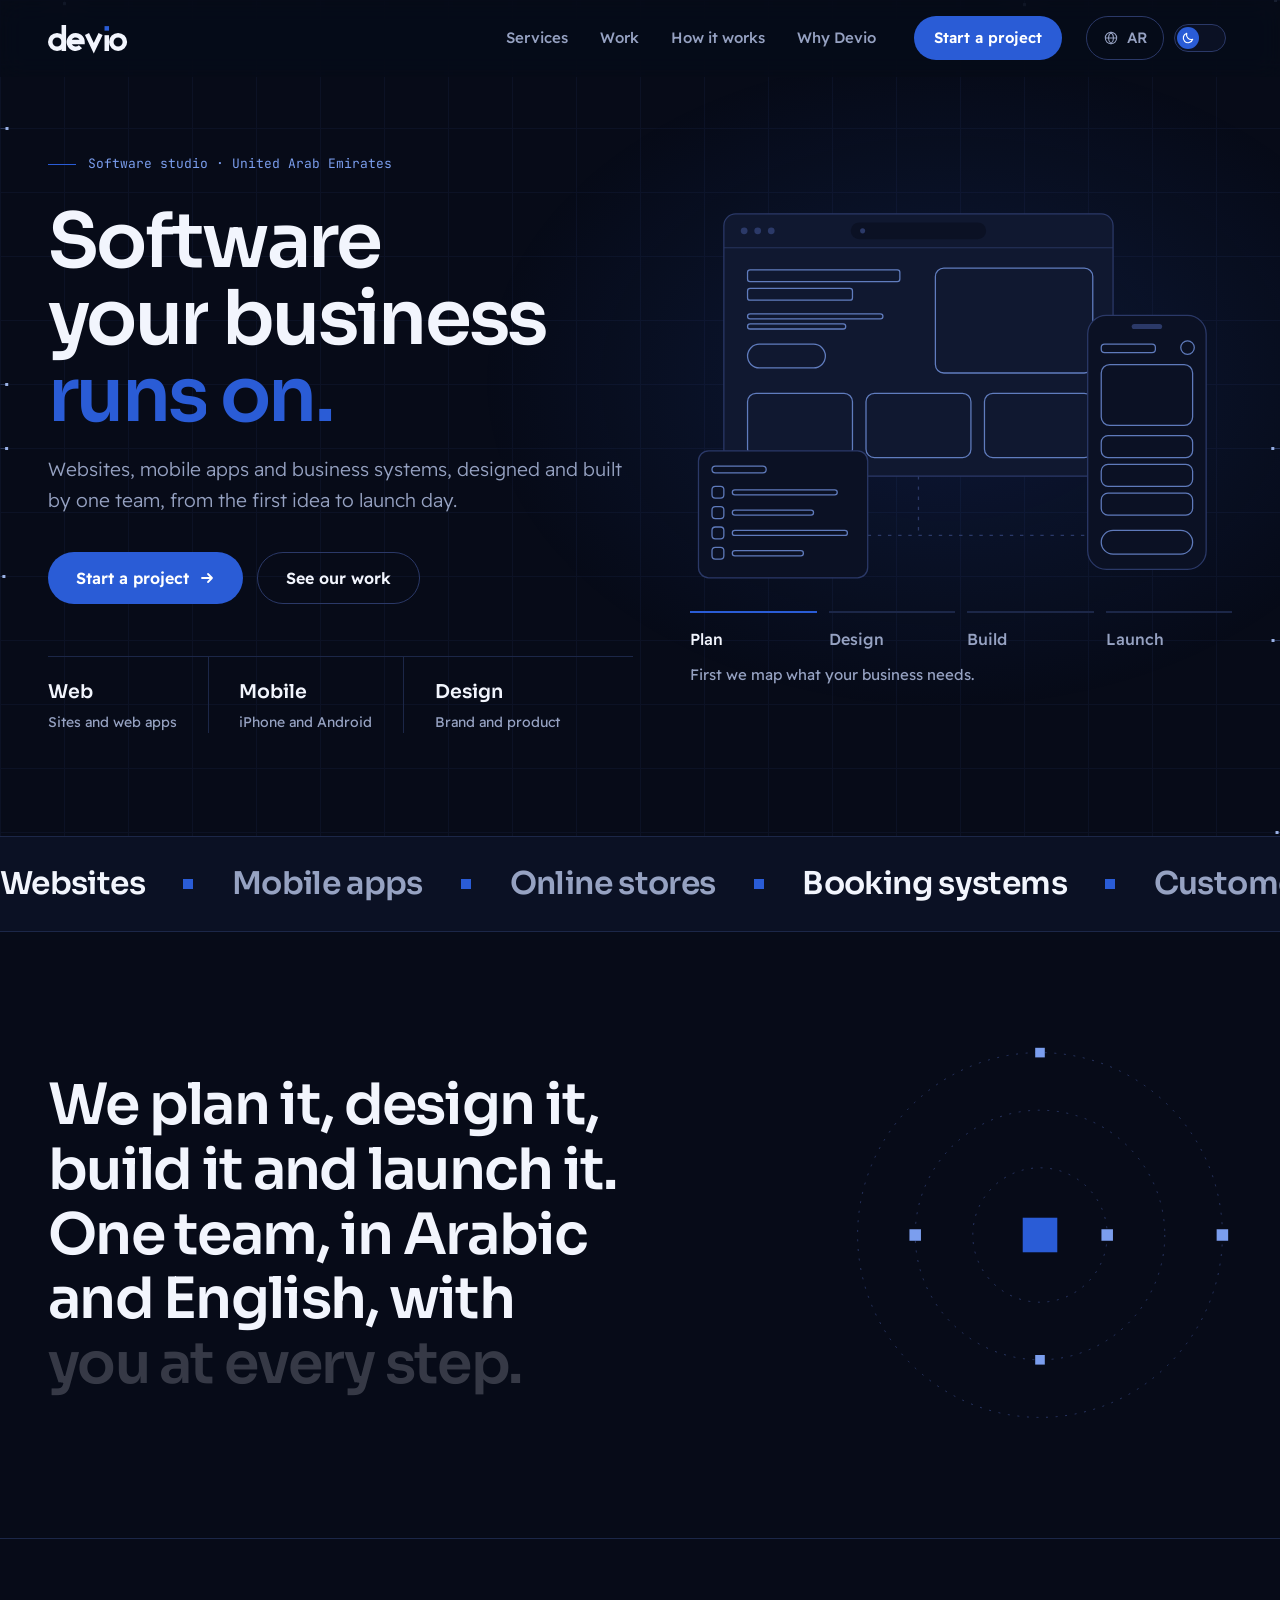
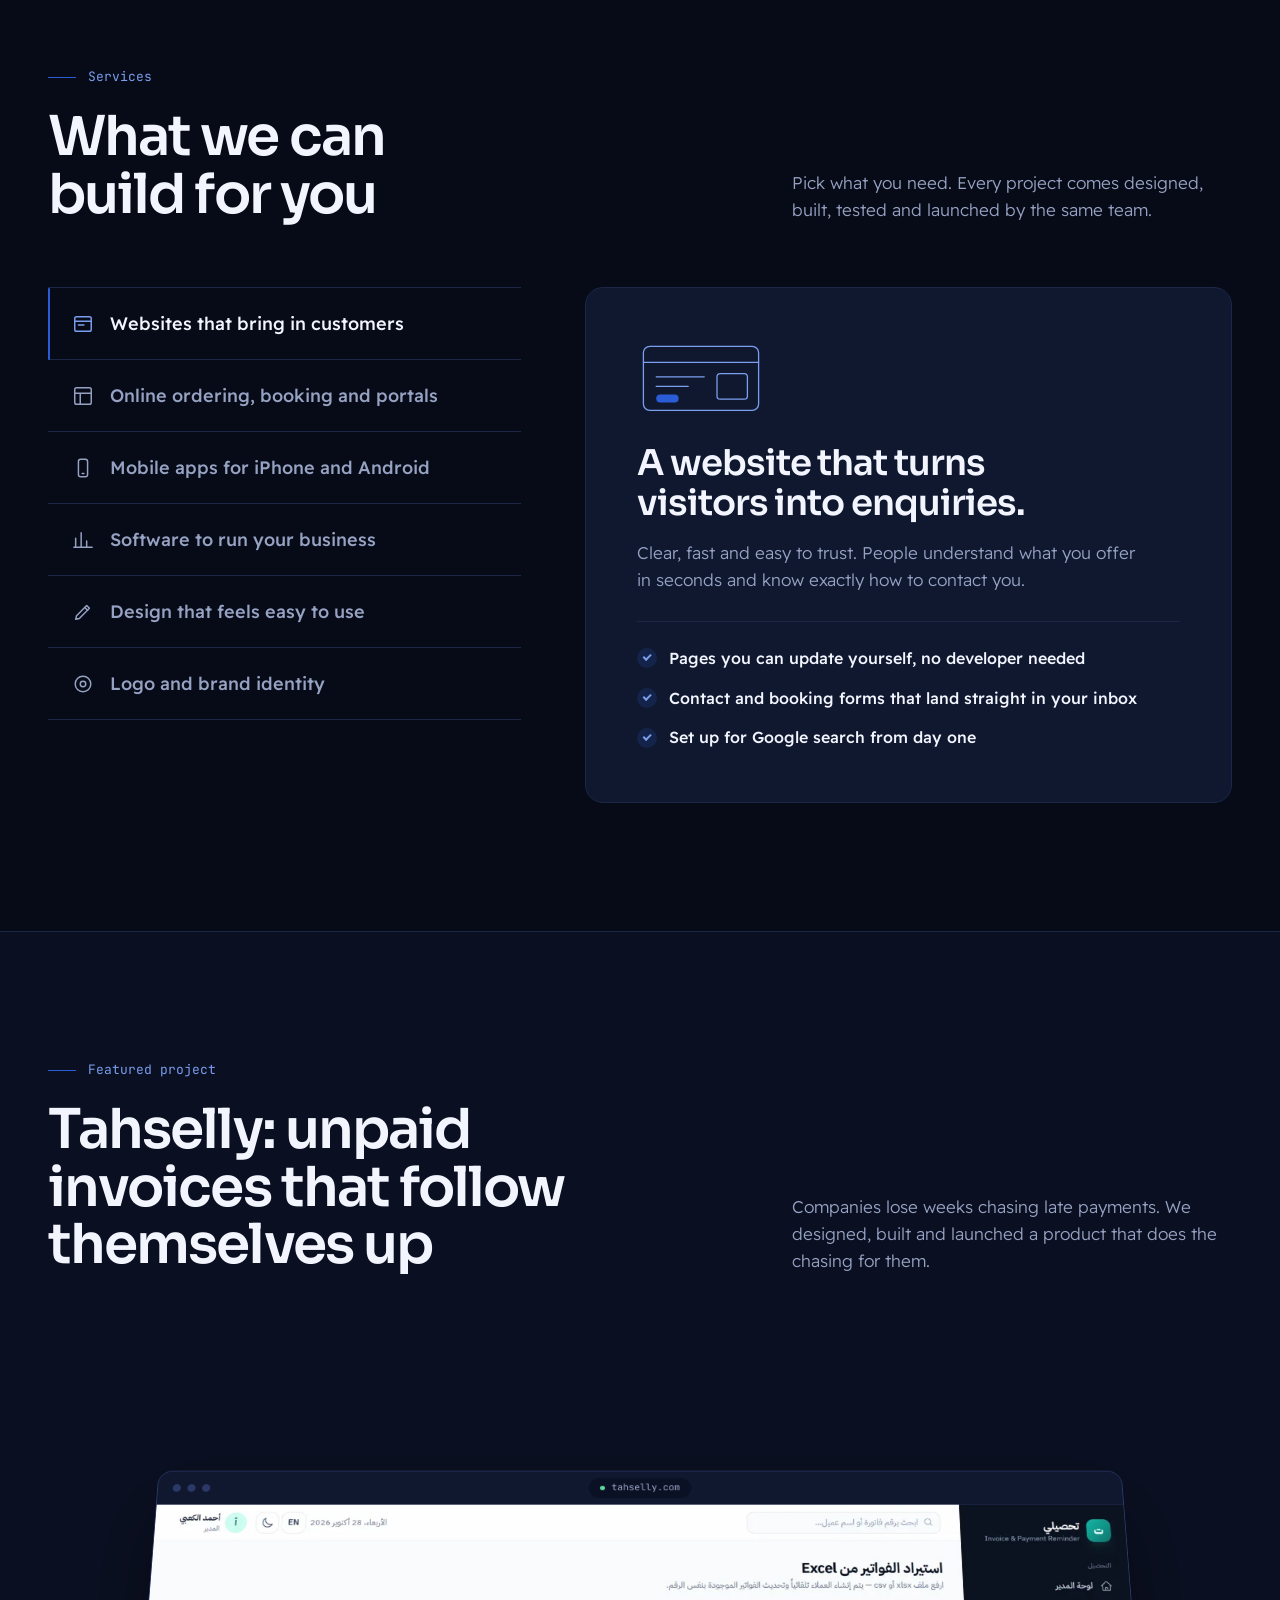
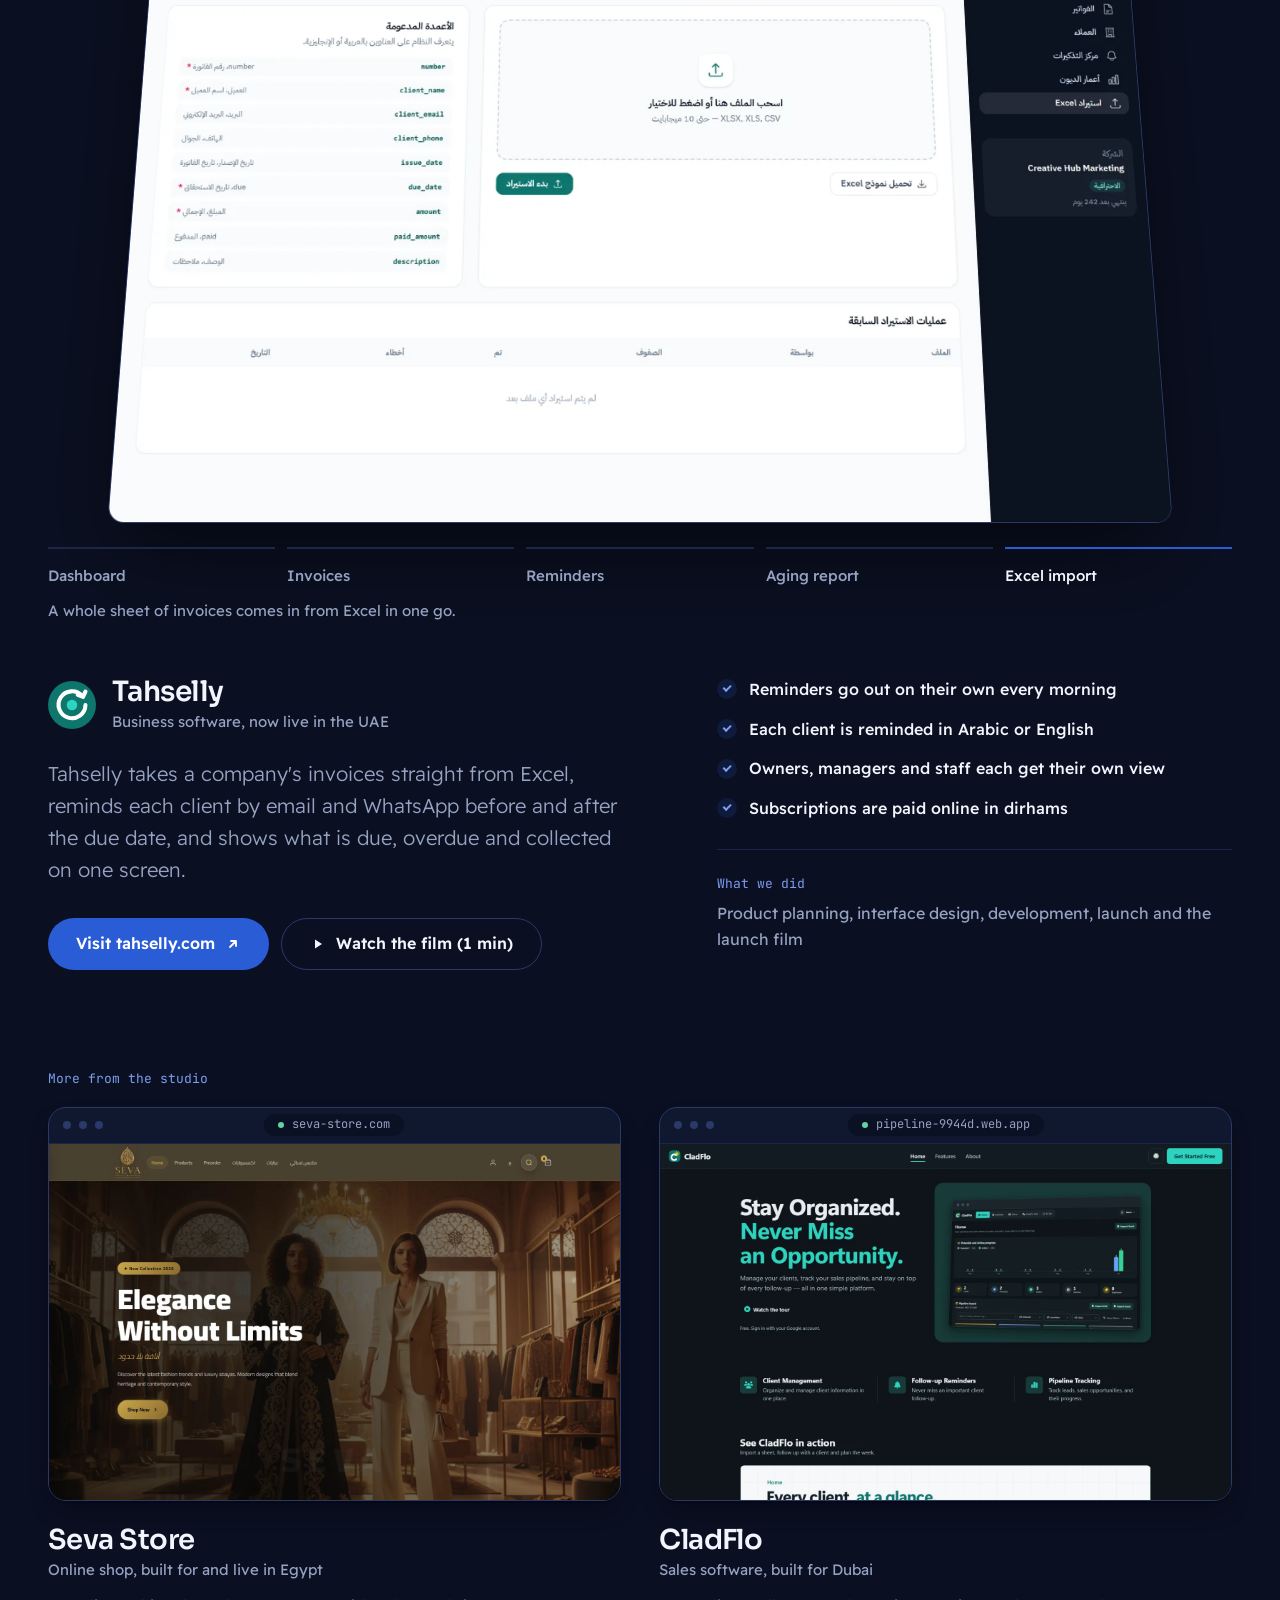
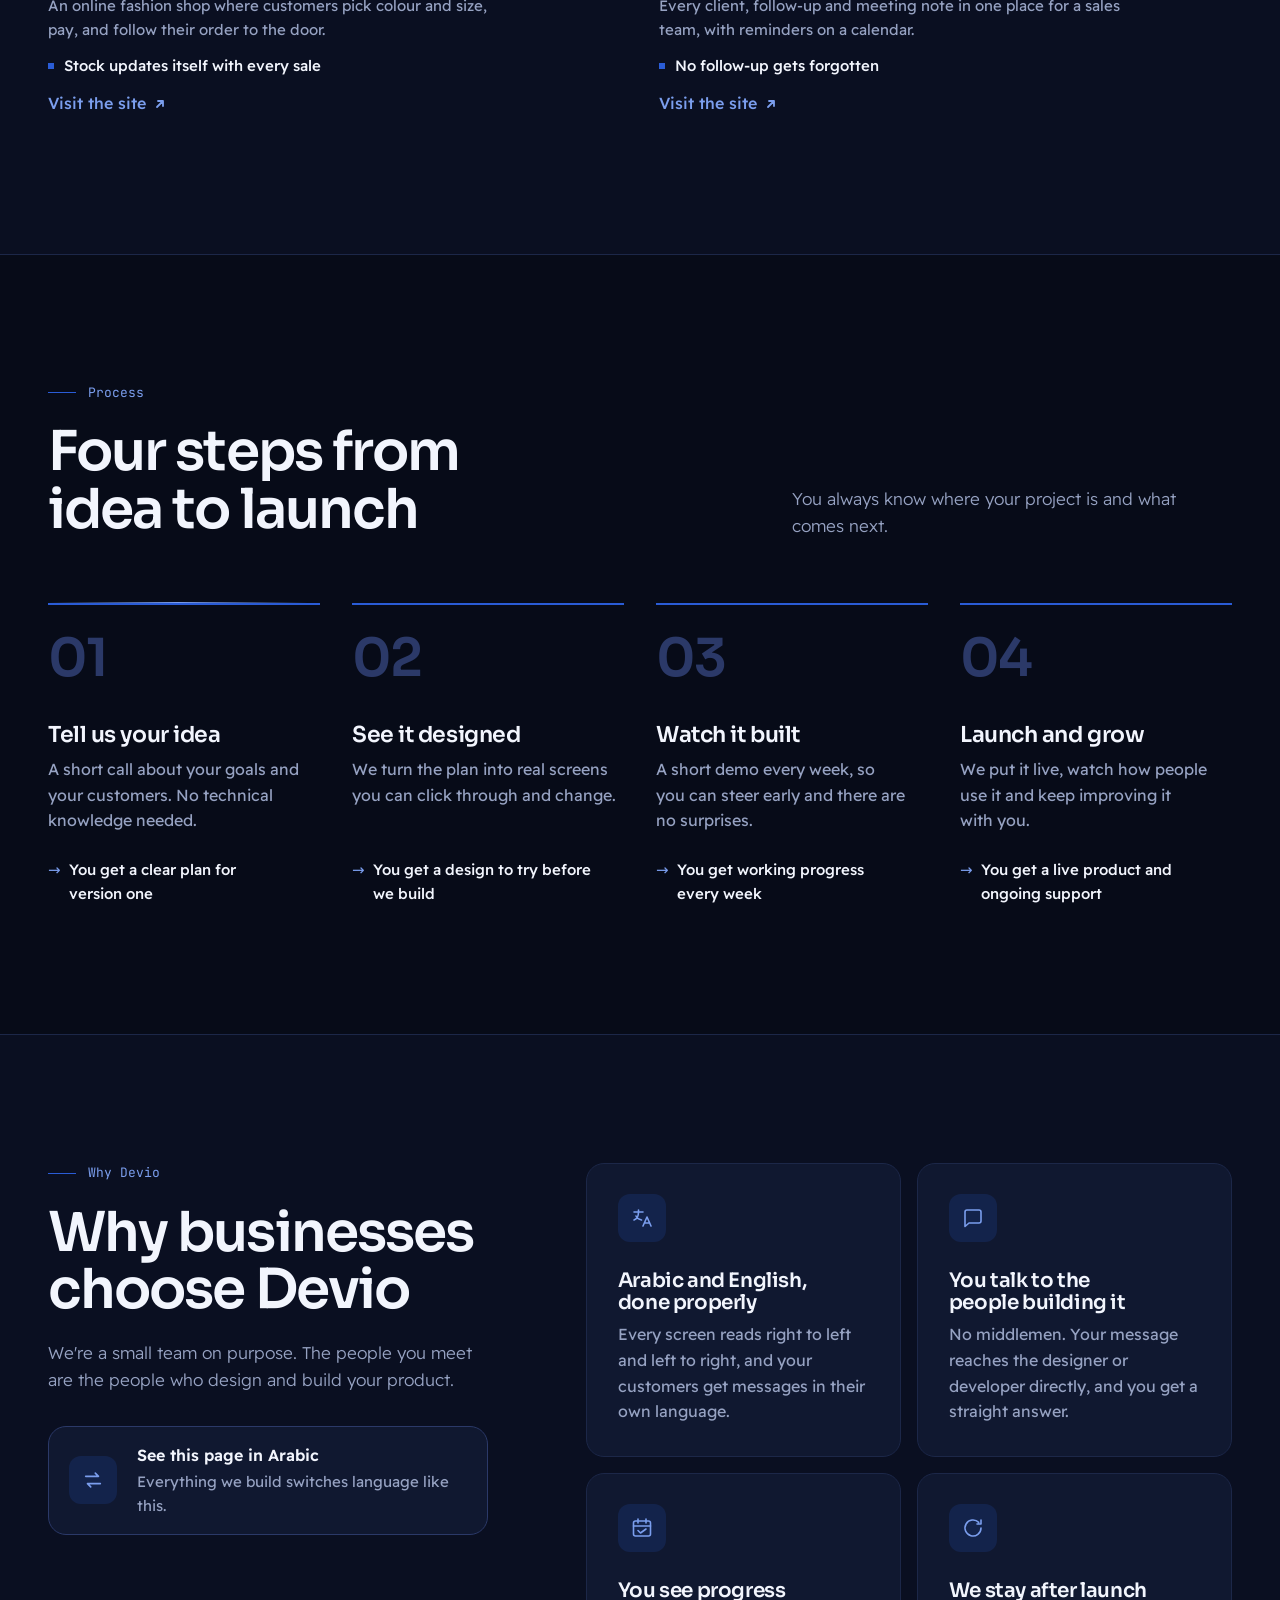
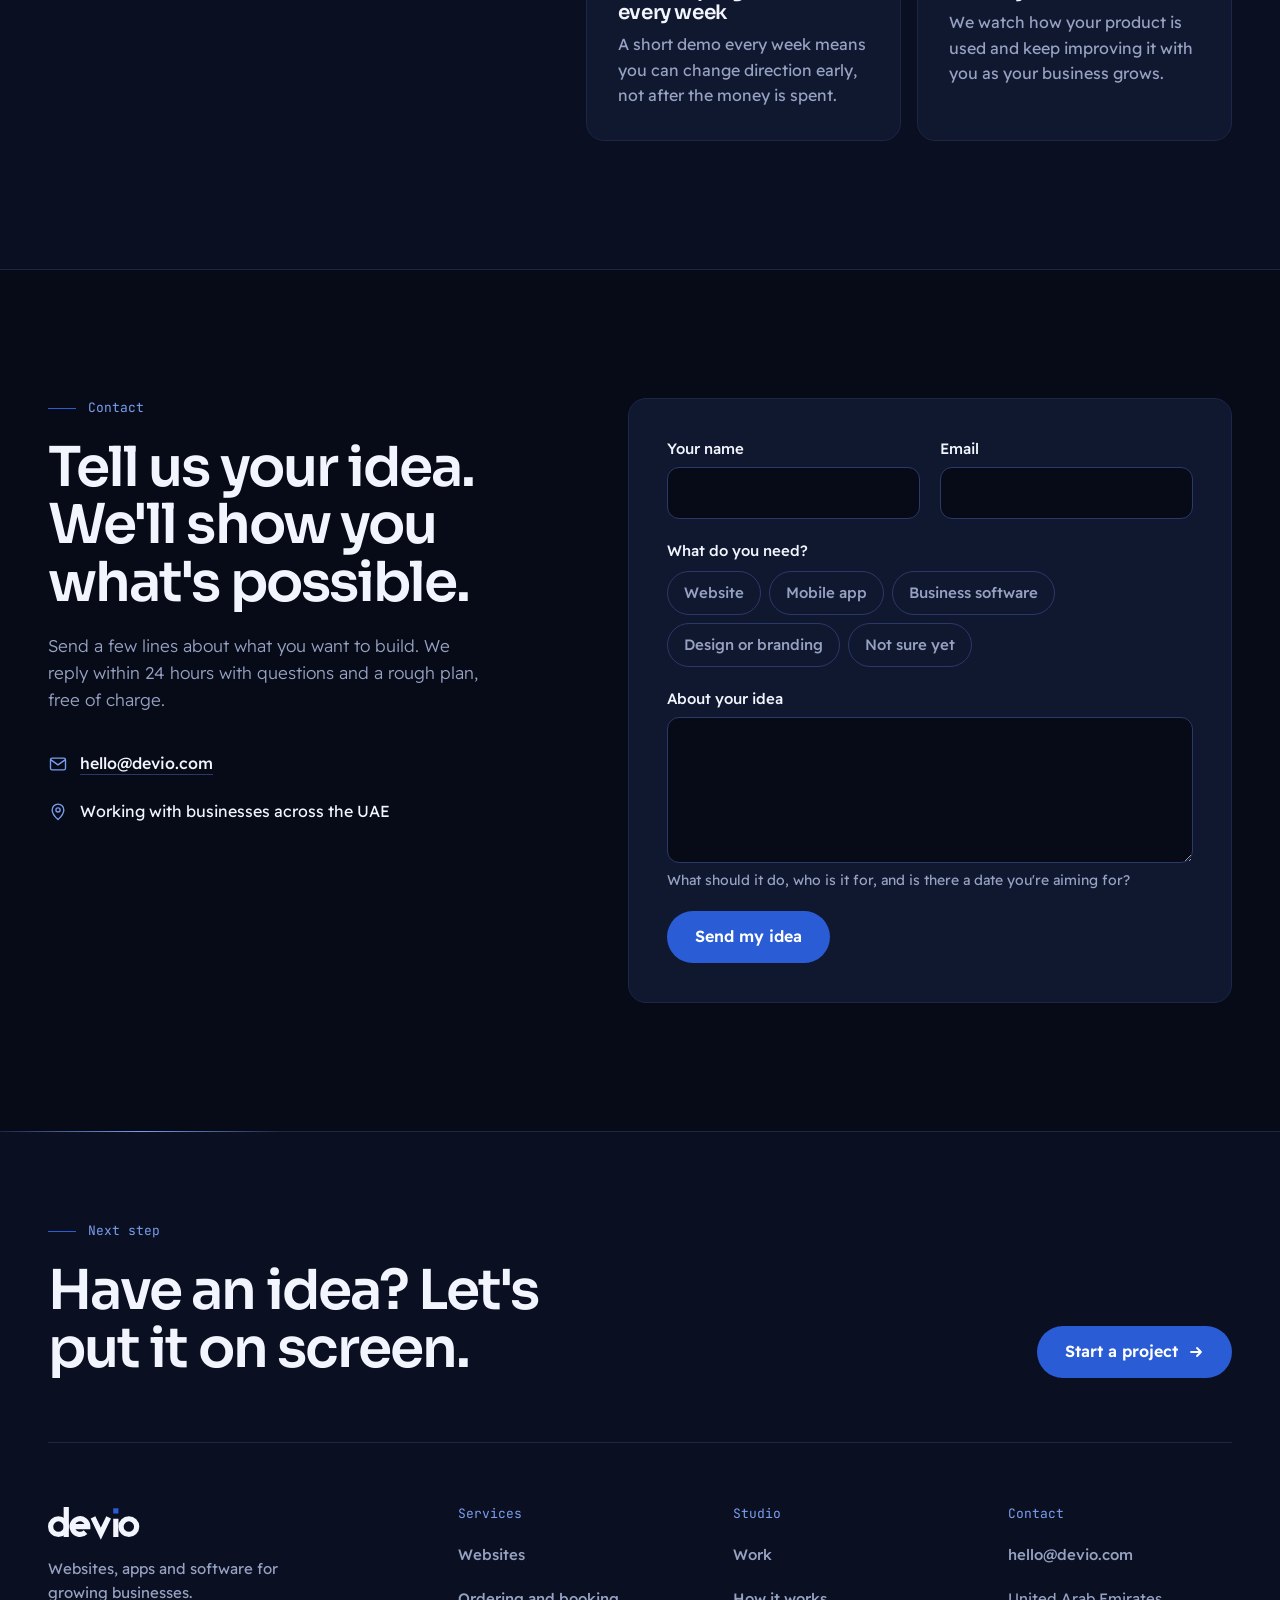
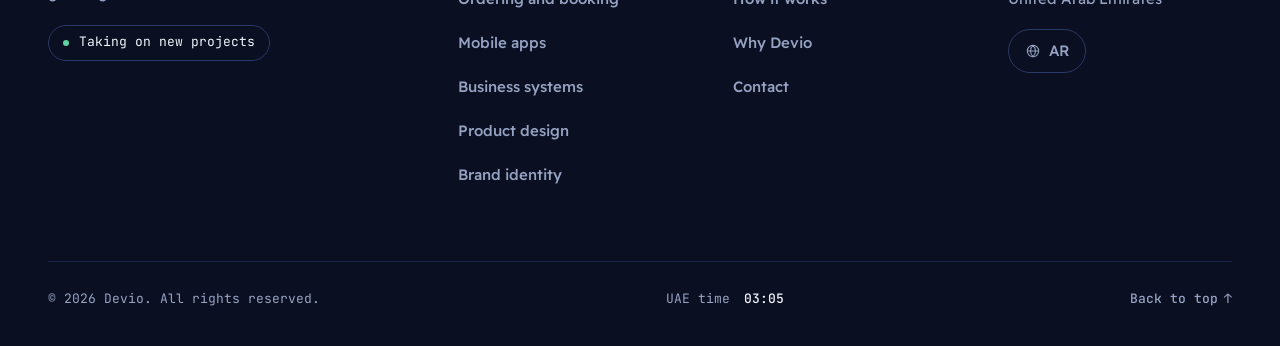
==== commit 7e7f5680: "Add light theme, show Seva and CladFlo with screens and links - Light theme with a sliding switch in" ====
--- a/index.html
+++ b/index.html
@@ -11,7 +11,7 @@
   <meta property="og:image" content="brand/social/og-image.png" />
   <meta name="twitter:card" content="summary_large_image" />
   <meta name="theme-color" content="#070b18" />
-  <meta name="color-scheme" content="dark" />
+  <meta name="color-scheme" content="dark light" />
 
   <link rel="icon" href="assets/icons/favicon.ico" sizes="any" />
   <link rel="icon" href="assets/icons/favicon.svg" type="image/svg+xml" />
@@ -34,6 +34,10 @@
       if (lang !== "ar" && lang !== "en") lang = /^ar\b/i.test(navigator.language || "") ? "ar" : "en";
       root.lang = lang;
       root.dir = lang === "ar" ? "rtl" : "ltr";
+      /* Dark is the brand default; a visitor who picked light keeps it. */
+      var theme = "";
+      try { theme = localStorage.getItem("devio-theme") || ""; } catch (_) {}
+      root.dataset.theme = theme === "light" ? "light" : "dark";
     })();
   </script>
 </head>
@@ -71,7 +75,15 @@
 
       <div class="header-actions">
         <button class="lang-btn" id="langToggle" type="button" data-lang-toggle aria-label="View this page in Arabic">
-          <svg class="globe" viewBox="0 0 24 24" aria-hidden="true"><circle cx="12" cy="12" r="8.5"/><path d="M3.500 12h17M12 3.500c2.600 2.400 3.800 5.200 3.800 8.500s-1.200 6.100-3.800 8.500c-2.600-2.400-3.800-5.200-3.800-8.500S9.400 5.900 12 3.500z"/></svg><span data-lang-label>Arabic</span>
+          <svg class="globe" viewBox="0 0 24 24" aria-hidden="true"><circle cx="12" cy="12" r="8.5"/><path d="M3.500 12h17M12 3.500c2.600 2.400 3.800 5.200 3.800 8.500s-1.200 6.100-3.800 8.500c-2.600-2.400-3.800-5.200-3.800-8.500S9.400 5.900 12 3.500z"/></svg><span data-lang-label>AR</span>
+        </button>
+        <button class="theme-switch" id="themeToggle" type="button" role="switch" aria-checked="false" aria-label="Light theme">
+          <span class="theme-track">
+            <span class="theme-thumb">
+              <svg class="theme-moon" viewBox="0 0 24 24" aria-hidden="true"><path d="M20 14.200A8.200 8.200 0 0 1 9.800 4a8.200 8.200 0 1 0 10.200 10.200z"/></svg>
+              <svg class="theme-sun" viewBox="0 0 24 24" aria-hidden="true"><circle cx="12" cy="12" r="4"/><path d="M12 3v2M12 19v2M3 12h2M19 12h2M5.600 5.600l1.400 1.400M17 17l1.400 1.400M18.400 5.600L17 7M7 17l-1.400 1.400"/></svg>
+            </span>
+          </span>
         </button>
         <button class="icon-btn menu-btn" id="menuBtn" type="button" aria-label="Open menu" aria-expanded="false" aria-controls="siteNav">
           <svg viewBox="0 0 24 24" aria-hidden="true"><path class="menu-line menu-line-1" d="M4 8h16"/><path class="menu-line menu-line-2" d="M4 16h16"/></svg>
@@ -342,7 +354,7 @@
                 <img src="assets/work/tahselly/logo.svg" width="48" height="48" alt="" />
                 <div>
                   <h3 data-i18n="caseName">Tahselly</h3>
-                  <p data-i18n="caseMeta">Business software, live in the UAE</p>
+                  <p data-i18n="caseMeta">Business software, now live in the UAE</p>
                 </div>
               </div>
               <p class="case-text reveal" data-i18n="caseText">
@@ -374,20 +386,33 @@
         <div class="more">
           <h3 class="more-title reveal" data-i18n="moreTitle">More from the studio</h3>
           <ul class="more-list">
-            <li class="more-row reveal">
-              <h4 data-i18n="more1H">Nova Clinic</h4>
-              <p data-i18n="more1P">Appointment booking for a clinic, with patient records and each doctor's schedule in one place.</p>
-              <p class="more-result" data-i18n="more1R">Patients book online instead of calling</p>
+            <li class="more-item reveal">
+              <div class="demo-window more-frame">
+                <div class="demo-bar" aria-hidden="true">
+                  <span class="demo-dots"><i></i><i></i><i></i></span>
+                  <span class="demo-url"><i class="live-dot is-live"></i>seva-store.com</span>
+                </div>
+                <img src="assets/work/seva/home.webp" width="1600" height="1000" loading="lazy" alt="Home page of the Seva fashion shop" data-i18n-alt="altSeva" />
+              </div>
+              <h4 data-i18n="more1H">Seva Store</h4>
+              <p class="more-meta" data-i18n="more1M">Online shop, built for and live in Egypt</p>
+              <p data-i18n="more1P">An online fashion shop where customers pick colour and size, pay, and follow their order to the door.</p>
+              <p class="more-result" data-i18n="more1R">Stock updates itself with every sale</p>
+              <a class="text-link more-link" href="https://seva-store.com/" target="_blank" rel="noopener" aria-label="Visit Seva Store" data-i18n-label="more1Go"><span data-i18n="moreVisit">Visit the site</span> <svg class="btn-arrow btn-arrow-out" viewBox="0 0 16 16" aria-hidden="true"><path d="M5 11l6-6M6 5h5v5"/></svg></a>
             </li>
-            <li class="more-row reveal">
-              <h4 data-i18n="more2H">Al-Qalam ERP</h4>
-              <p data-i18n="more2P">One system for stock, invoices and reports, built for a business that had outgrown spreadsheets.</p>
-              <p class="more-result" data-i18n="more2R">Monthly reports in minutes, not days</p>
-            </li>
-            <li class="more-row reveal">
-              <h4 data-i18n="more3H">Seva Store</h4>
-              <p data-i18n="more3P">An online shop where customers pick colour and size, pay, and get updates on their order.</p>
-              <p class="more-result" data-i18n="more3R">Stock updates itself with every sale</p>
+            <li class="more-item reveal">
+              <div class="demo-window more-frame">
+                <div class="demo-bar" aria-hidden="true">
+                  <span class="demo-dots"><i></i><i></i><i></i></span>
+                  <span class="demo-url"><i class="live-dot is-live"></i>pipeline-9944d.web.app</span>
+                </div>
+                <img src="assets/work/cladflo/home.webp" width="1600" height="1000" loading="lazy" alt="Home page of CladFlo with its client dashboard" data-i18n-alt="altCladflo" />
+              </div>
+              <h4 data-i18n="more2H">CladFlo</h4>
+              <p class="more-meta" data-i18n="more2M">Sales software, built for Dubai</p>
+              <p data-i18n="more2P">Every client, follow-up and meeting note in one place for a sales team, with reminders on a calendar.</p>
+              <p class="more-result" data-i18n="more2R">No follow-up gets forgotten</p>
+              <a class="text-link more-link" href="https://pipeline-9944d.web.app" target="_blank" rel="noopener" aria-label="Visit CladFlo" data-i18n-label="more2Go"><span data-i18n="moreVisit">Visit the site</span> <svg class="btn-arrow btn-arrow-out" viewBox="0 0 16 16" aria-hidden="true"><path d="M5 11l6-6M6 5h5v5"/></svg></a>
             </li>
           </ul>
         </div>
@@ -601,7 +626,7 @@
             <li><span data-i18n="footPlace">United Arab Emirates</span></li>
             <li>
               <button class="lang-btn" type="button" data-lang-toggle aria-label="View this page in Arabic">
-                <svg class="globe" viewBox="0 0 24 24" aria-hidden="true"><circle cx="12" cy="12" r="8.500"/><path d="M3.500 12h17M12 3.500c2.600 2.400 3.800 5.200 3.800 8.500s-1.200 6.100-3.800 8.500c-2.600-2.400-3.800-5.200-3.800-8.500S9.400 5.900 12 3.500z"/></svg><span data-lang-label>Arabic</span>
+                <svg class="globe" viewBox="0 0 24 24" aria-hidden="true"><circle cx="12" cy="12" r="8.500"/><path d="M3.500 12h17M12 3.500c2.600 2.400 3.800 5.200 3.800 8.500s-1.200 6.100-3.800 8.500c-2.600-2.400-3.800-5.200-3.800-8.500S9.400 5.900 12 3.500z"/></svg><span data-lang-label>AR</span>
               </button>
             </li>
           </ul>
--- a/css/style.css
+++ b/css/style.css
@@ -1,7 +1,7 @@
 /* =========================================================
    Devio — stylesheet
    Deep navy with one accent colour (--accent, royal blue). Brand source: brand/tokens.css.
-   The site is dark by design; there is no light theme.
+   Dark is the default; the light theme below swaps the same tokens (html[data-theme="light"]).
    Spacing follows a 4px grid. Layout uses logical properties, so the page mirrors for Arabic.
    Change the tokens below to rebrand.
    ========================================================= */
@@ -29,6 +29,7 @@
   --header-bg: rgba(7, 11, 24, .82);
   --shadow: 0 1px 2px rgba(0, 0, 0, .35), 0 12px 28px -14px rgba(0, 0, 0, .7);
   --shadow-lg: 0 40px 90px -20px rgba(0, 0, 0, .65);
+  --grid-opacity: .3;
 
   --r-sm: 8px;
   --r-md: 12px;
@@ -44,6 +45,28 @@
   color-scheme: dark;
 }
 [dir="rtl"] { --dir: -1; }
+
+/* Light theme: the same navy and royal, turned over. Royal stays the one accent. */
+:root[data-theme="light"] {
+  --bg: #f5f7fc;
+  --bg-tint: #ebeff8;
+  --surface: #ffffff;
+  --ink: #0b1228;
+  --muted: #4d5a7c;
+  --line: #d9e0f0;
+  --line-strong: #b7c2dd;
+  --accent-hover: #1f4dc0;
+  --accent-soft: rgba(42, 92, 214, .1);
+  --accent-ink: #2450c0; /* royal, a shade deeper so small text reads on white */
+  --danger: #b92f35;
+  --success: #17754d;
+  --focus: #2a5cd6;
+  --header-bg: rgba(245, 247, 252, .86);
+  --shadow: 0 1px 2px rgba(11, 18, 40, .06), 0 12px 28px -14px rgba(11, 18, 40, .18);
+  --shadow-lg: 0 40px 90px -20px rgba(11, 18, 40, .22);
+  --grid-opacity: .55;
+  color-scheme: light;
+}
 
 /* ---------- Base ---------- */
 *, *::before, *::after { box-sizing: border-box; }
@@ -87,7 +110,7 @@
 body::before {
   content: ""; position: fixed; inset: 0; z-index: 0; pointer-events: none;
   background-image: linear-gradient(var(--line) 1px, transparent 1px), linear-gradient(90deg, var(--line) 1px, transparent 1px);
-  background-size: 64px 64px; opacity: .3;
+  background-size: 64px 64px; opacity: var(--grid-opacity);
 }
 .fx { position: fixed; inset: 0; z-index: 0; width: 100%; height: 100%; pointer-events: none; }
 main, .site-footer { position: relative; z-index: 1; }
@@ -178,6 +201,26 @@
 .icon-btn:hover { background: var(--surface); color: var(--ink); }
 .icon-btn:active { transform: scale(.94); }
 .icon-btn svg { width: 20px; height: 20px; }
+/* theme switch: the thumb carries the current theme's icon and slides across for light */
+.theme-switch { display: grid; place-items: center; height: 44px; padding: 0 6px; }
+.theme-track {
+  position: relative; display: block; width: 52px; height: 28px; border-radius: var(--r-pill);
+  border: 1px solid var(--line-strong); background: var(--bg-tint);
+  transition: border-color .18s ease, transform .12s var(--ease-out);
+}
+.theme-switch:hover .theme-track { border-color: var(--accent-ink); }
+.theme-switch:active .theme-track { transform: scale(.97); }
+.theme-thumb {
+  position: absolute; top: 2px; inset-inline-start: 2px;
+  width: 22px; height: 22px; border-radius: 50%;
+  display: grid; place-items: center;
+  background: var(--accent); color: var(--on-accent);
+  transition: transform .22s var(--ease-out);
+}
+[data-theme="light"] .theme-thumb { transform: translateX(calc(24px * var(--dir))); }
+.theme-thumb svg { width: 14px; height: 14px; fill: none; stroke: currentColor; stroke-width: 2; stroke-linecap: round; stroke-linejoin: round; }
+.theme-sun, [data-theme="light"] .theme-moon { display: none; }
+[data-theme="light"] .theme-sun { display: block; }
 .lang-btn {
   display: inline-flex; align-items: center; gap: 8px;
   min-height: 44px; padding: 0 16px; border-radius: var(--r-pill);
@@ -523,20 +566,24 @@
 html[lang="ar"] .case-did dt { font-size: .9375rem; }
 .case-did dd { color: var(--muted); }
 
-/* the rest of the work, as a plain list */
+/* the rest of the work: each project in the same browser frame as the featured one */
 .more { margin-top: clamp(64px, 8vw, 112px); }
 .more-title { font-family: var(--font-mono); font-weight: 400; font-size: .8125rem; letter-spacing: 0; color: var(--accent-ink); margin-bottom: 20px; }
 html[lang="ar"] .more-title { font-size: .9375rem; }
-.more-row {
-  display: grid; grid-template-columns: minmax(0, 1fr) minmax(0, 1.6fr) minmax(0, 1.2fr);
-  gap: 8px 40px; align-items: baseline;
-  padding: 28px 0; border-top: 1px solid var(--line);
-}
-.more-row:last-child { border-bottom: 1px solid var(--line); }
-.more-row h4 { font-size: clamp(1.25rem, 1rem + .9vw, 1.75rem); letter-spacing: -0.02em; }
-.more-row p { color: var(--muted); font-size: .9375rem; }
-.more-row .more-result { color: var(--ink); font-weight: 500; display: flex; gap: 10px; align-items: baseline; }
+.more-list { display: grid; grid-template-columns: repeat(2, minmax(0, 1fr)); gap: 48px clamp(24px, 3vw, 40px); }
+.more-frame { box-shadow: var(--shadow); margin-bottom: 24px; }
+.more-frame .demo-bar { height: 36px; padding: 0 14px; }
+.more-frame .demo-dots i { width: 8px; height: 8px; }
+.more-frame .demo-url { height: 22px; }
+.more-frame img { width: 100%; height: auto; aspect-ratio: 16 / 10; object-fit: cover; object-position: top; background: var(--bg-tint); }
+.more-item h4 { font-size: clamp(1.25rem, 1rem + .9vw, 1.75rem); letter-spacing: -0.02em; margin-bottom: 2px; }
+.more-item .more-meta { margin-bottom: 12px; }
+.more-item p { color: var(--muted); font-size: .9375rem; max-width: 52ch; }
+.more-item .more-result { color: var(--ink); font-weight: 500; display: flex; gap: 10px; align-items: baseline; margin-top: 12px; }
 .more-result::before { content: ""; flex: none; width: 6px; height: 6px; background: var(--accent); transform: translateY(-2px); }
+.more-link { margin-top: 4px; white-space: nowrap; transition: color .18s ease, transform .16s var(--ease-out); }
+.more-link:hover .btn-arrow-out { transform: translate(calc(2px * var(--dir)), -2px) scaleX(var(--dir)); }
+.more-link:active { transform: scale(.97); }
 
 /* the launch film opens over the page */
 .film {
@@ -827,7 +874,7 @@
   .contact-inner, .case-info { grid-template-columns: 1fr; }
   .section-head { grid-template-columns: 1fr; }
   .section-head > p { justify-self: start; }
-  .more-row { grid-template-columns: 1fr; padding: 24px 0; }
+  .more-list { grid-template-columns: 1fr; gap: 40px; }
   .footer-grid { grid-template-columns: repeat(3, minmax(0, 1fr)); }
   .footer-brand { grid-column: 1 / -1; }
 
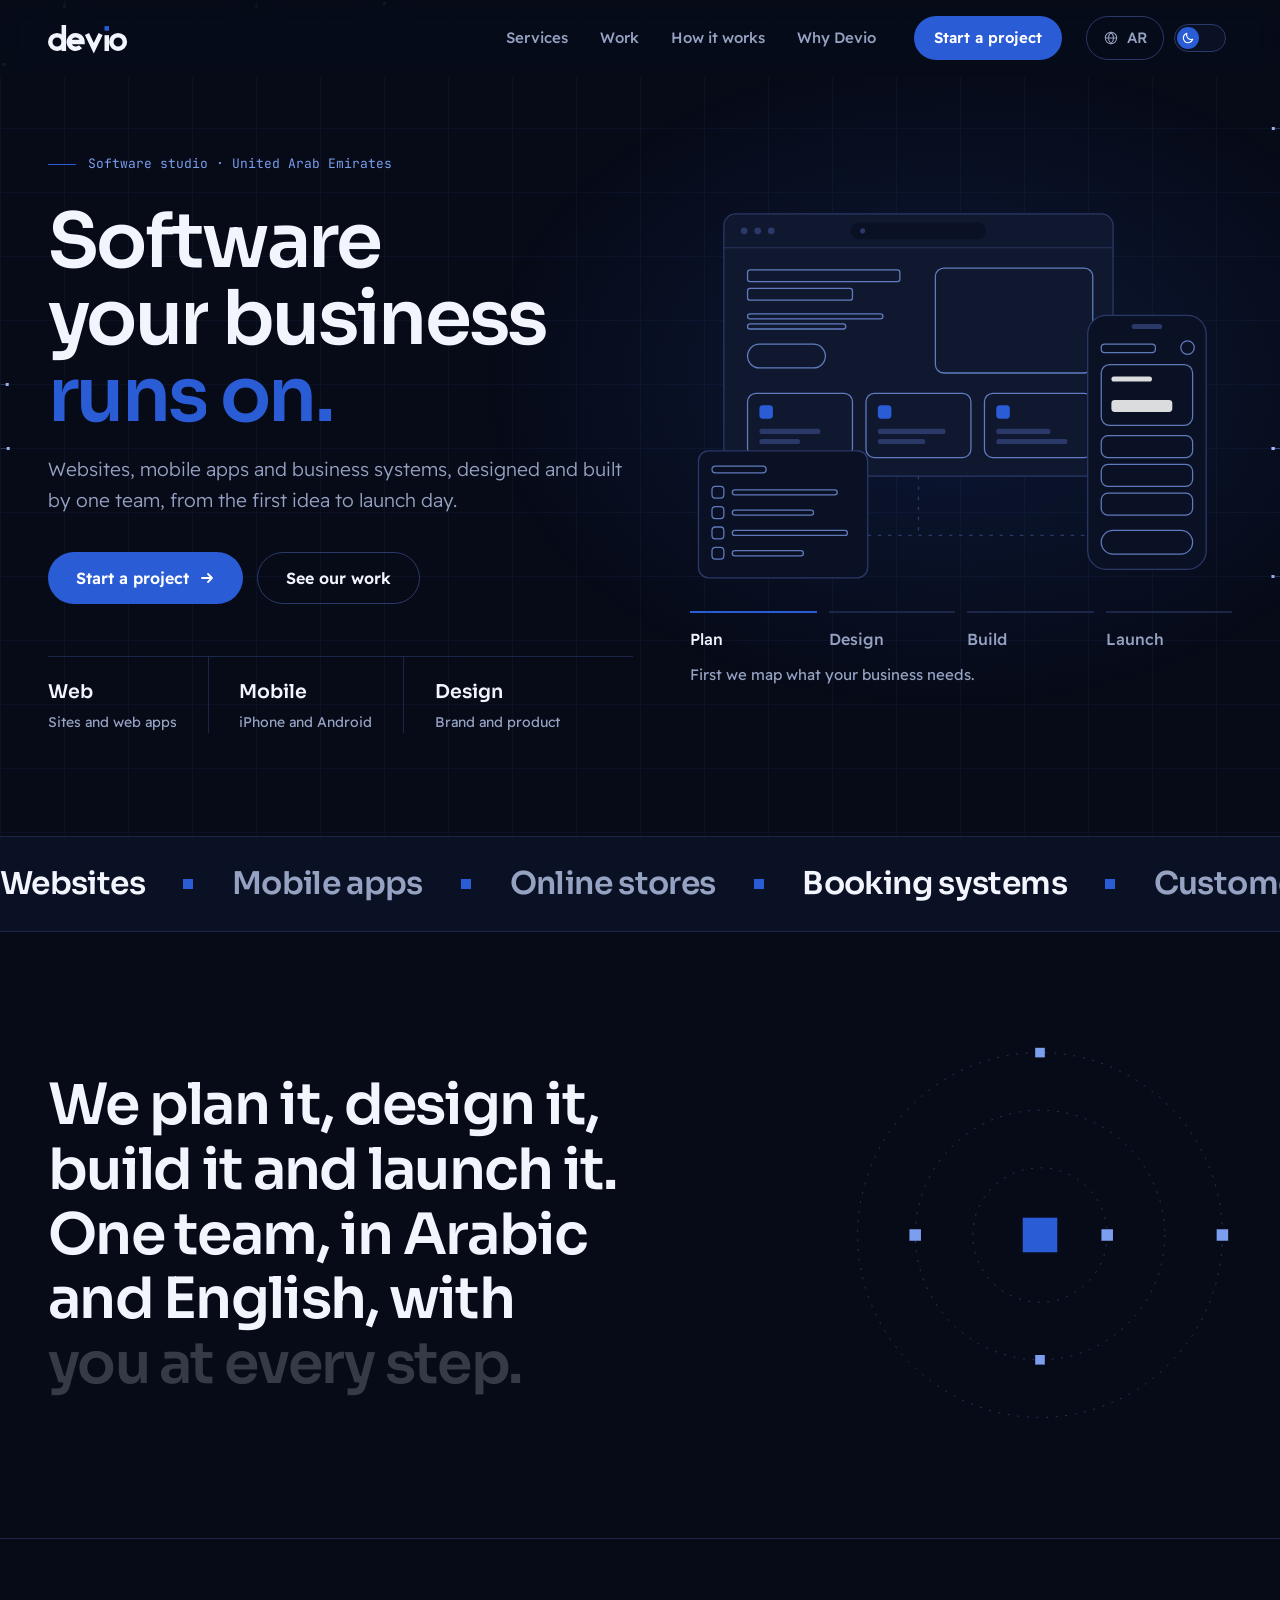
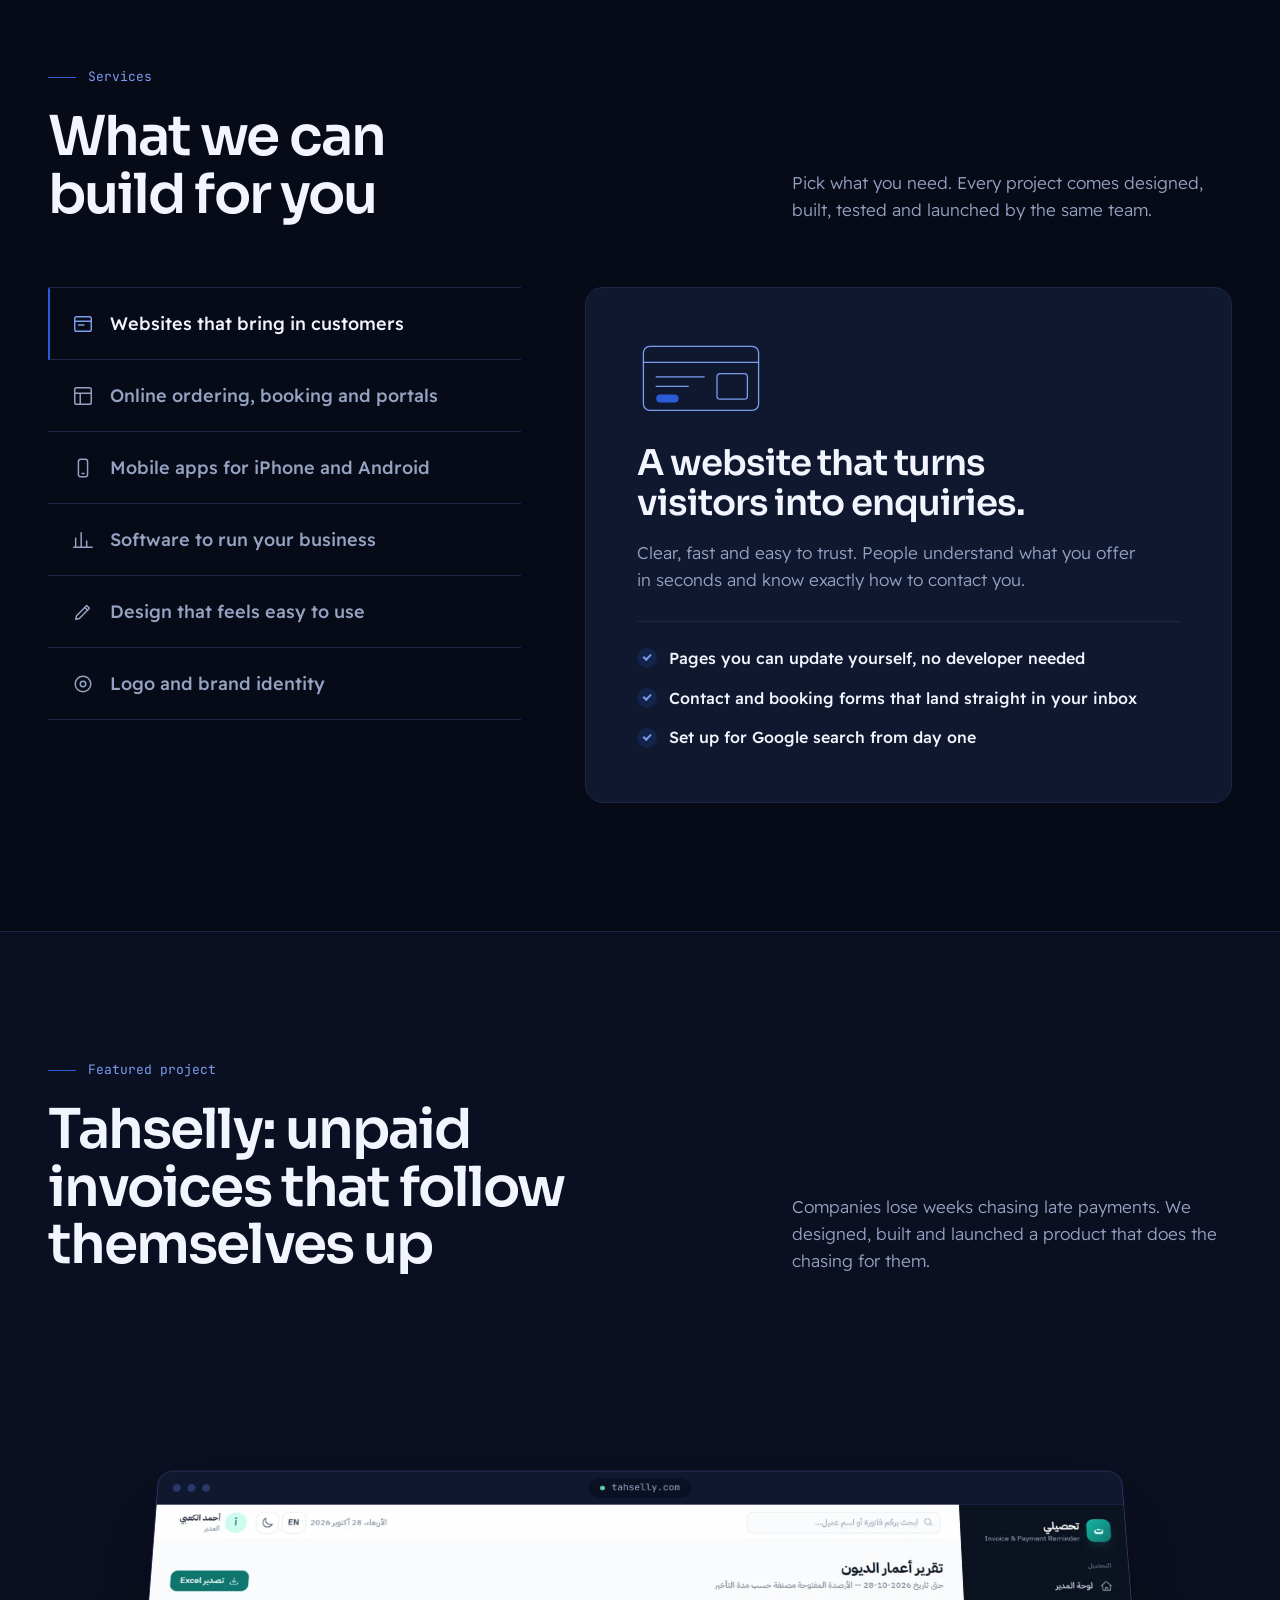
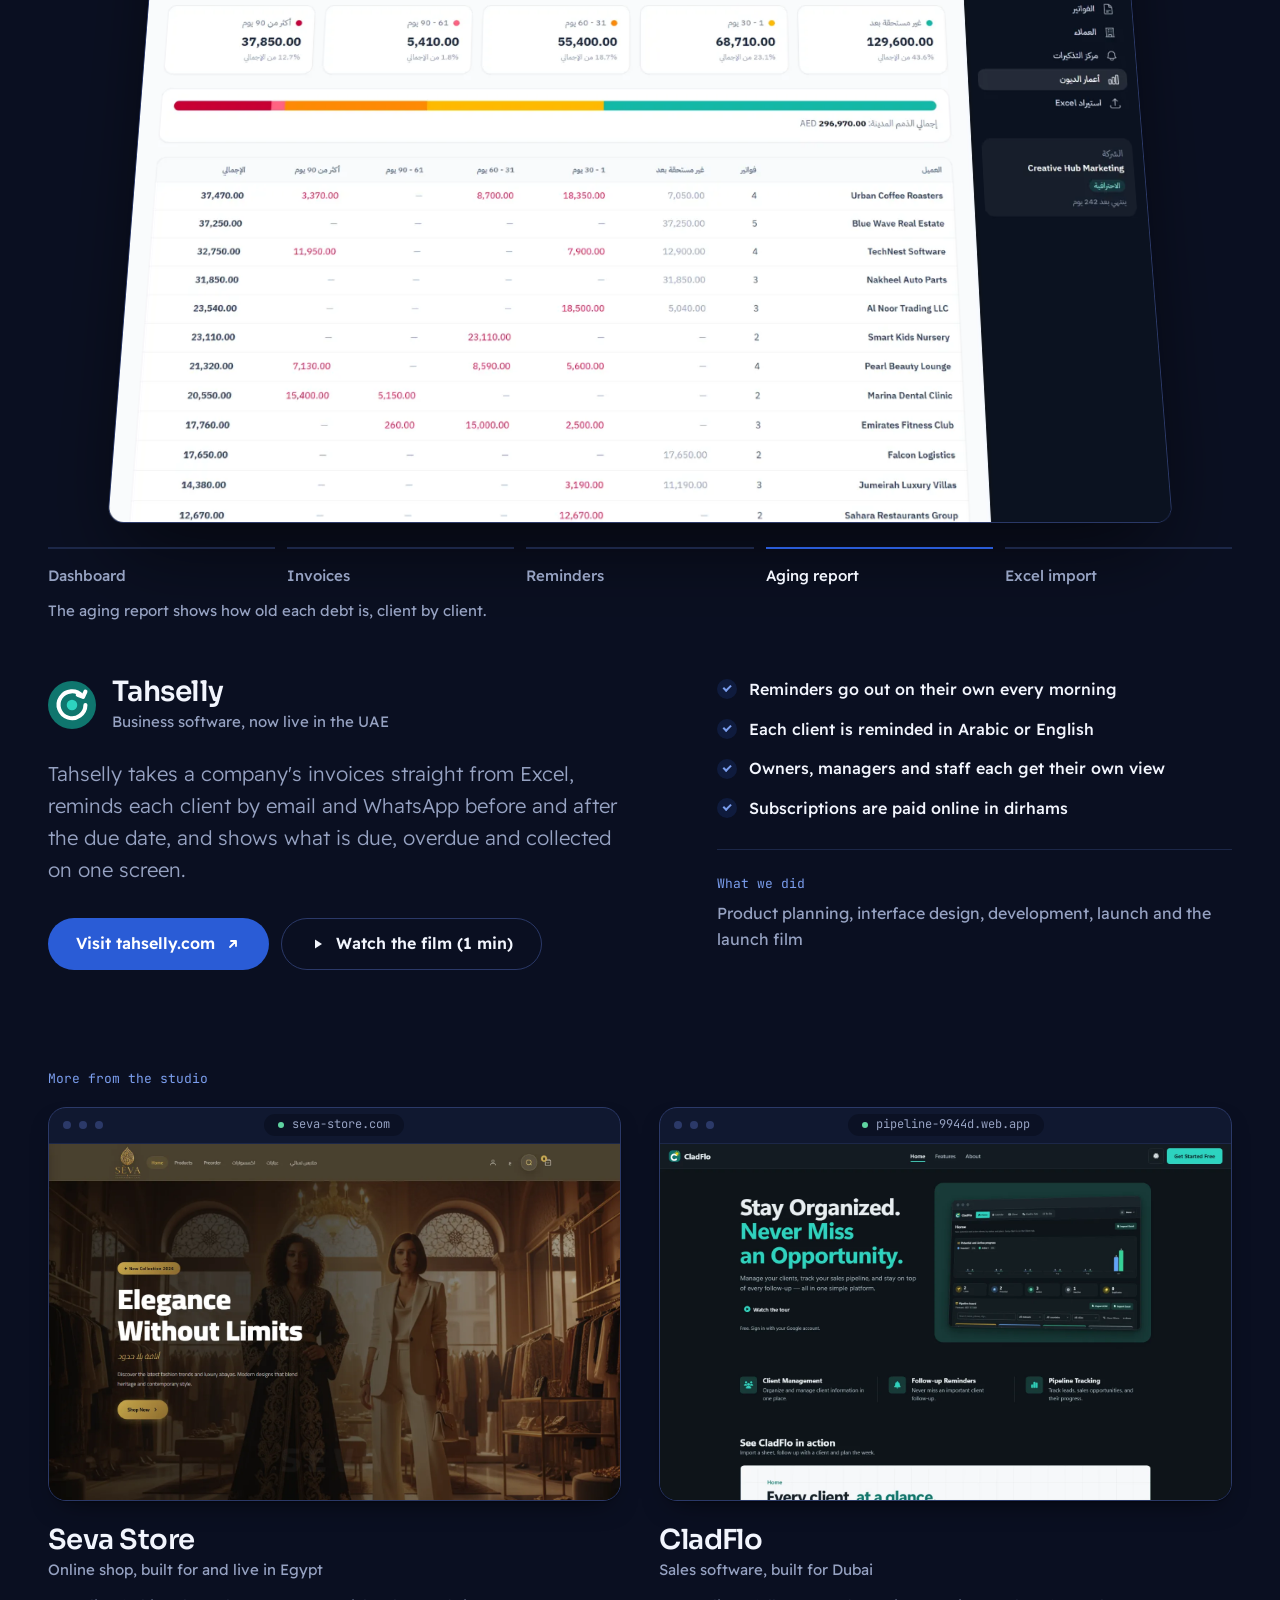
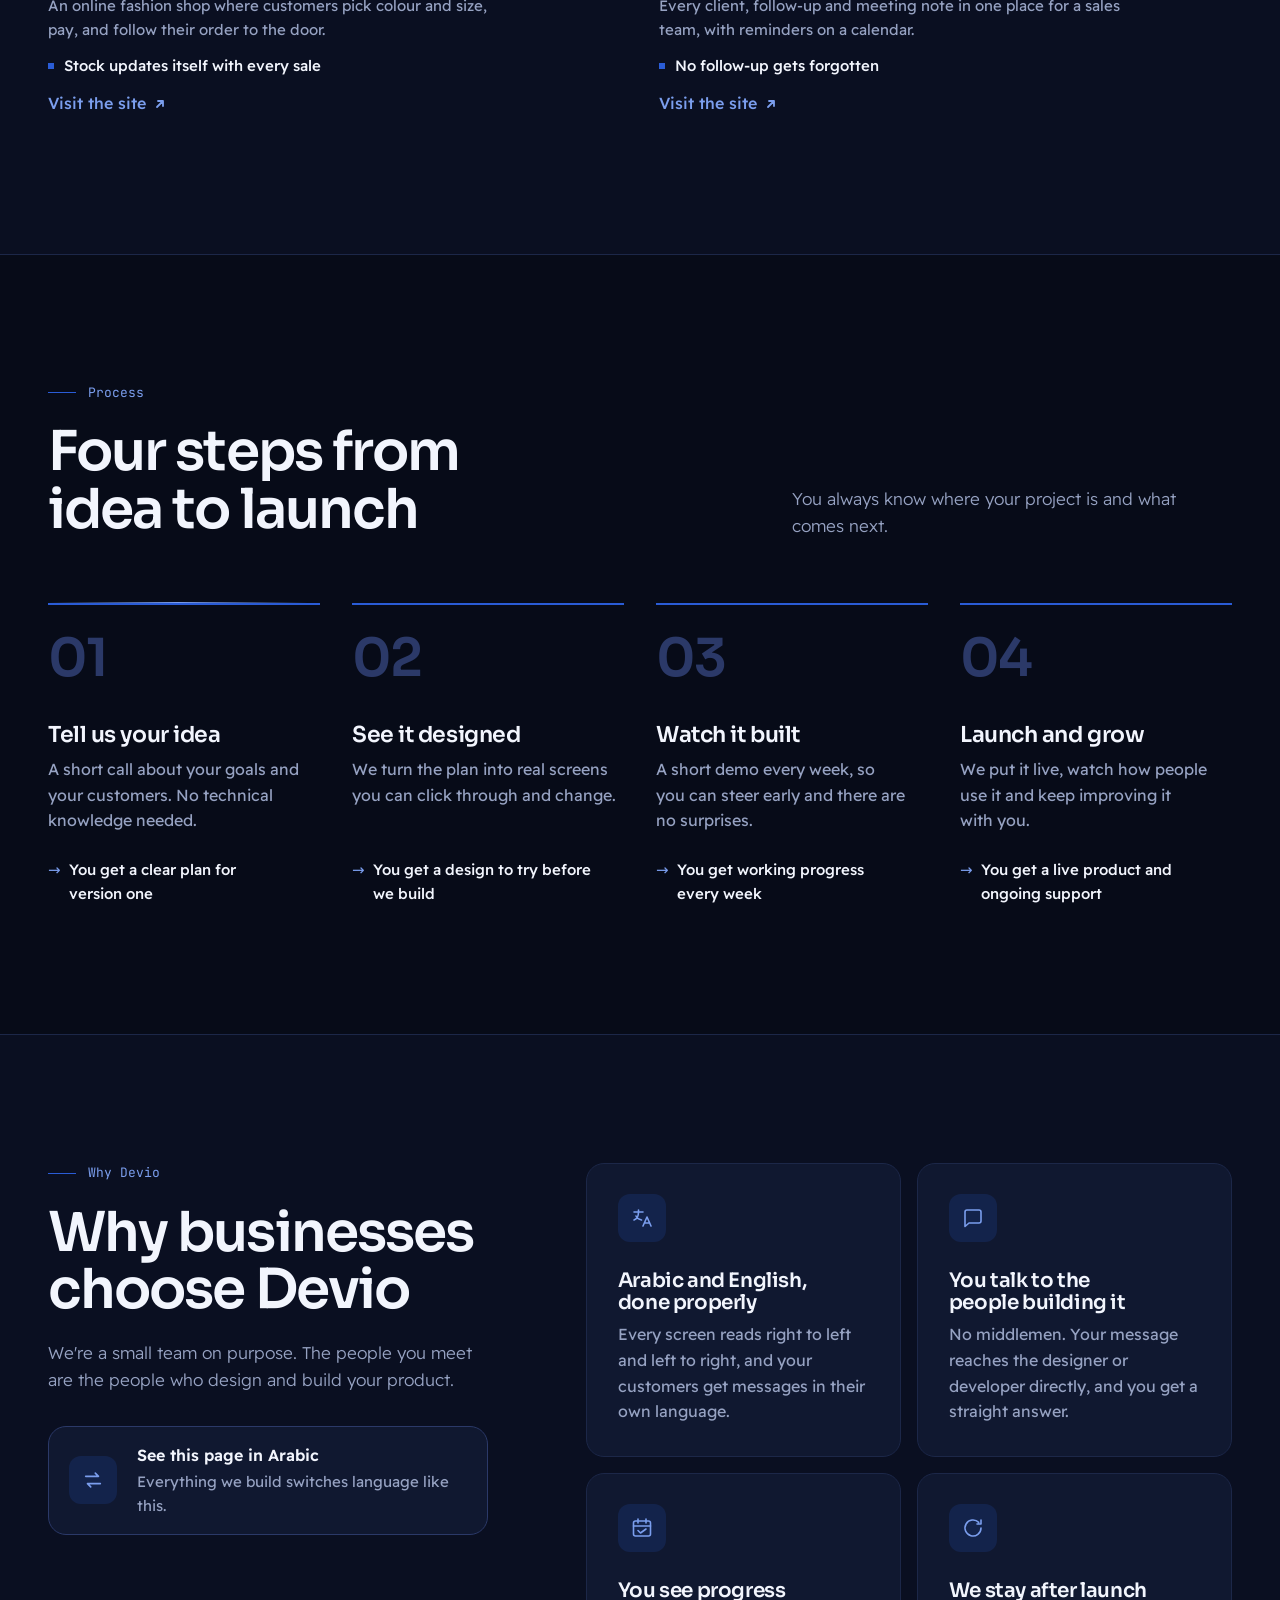
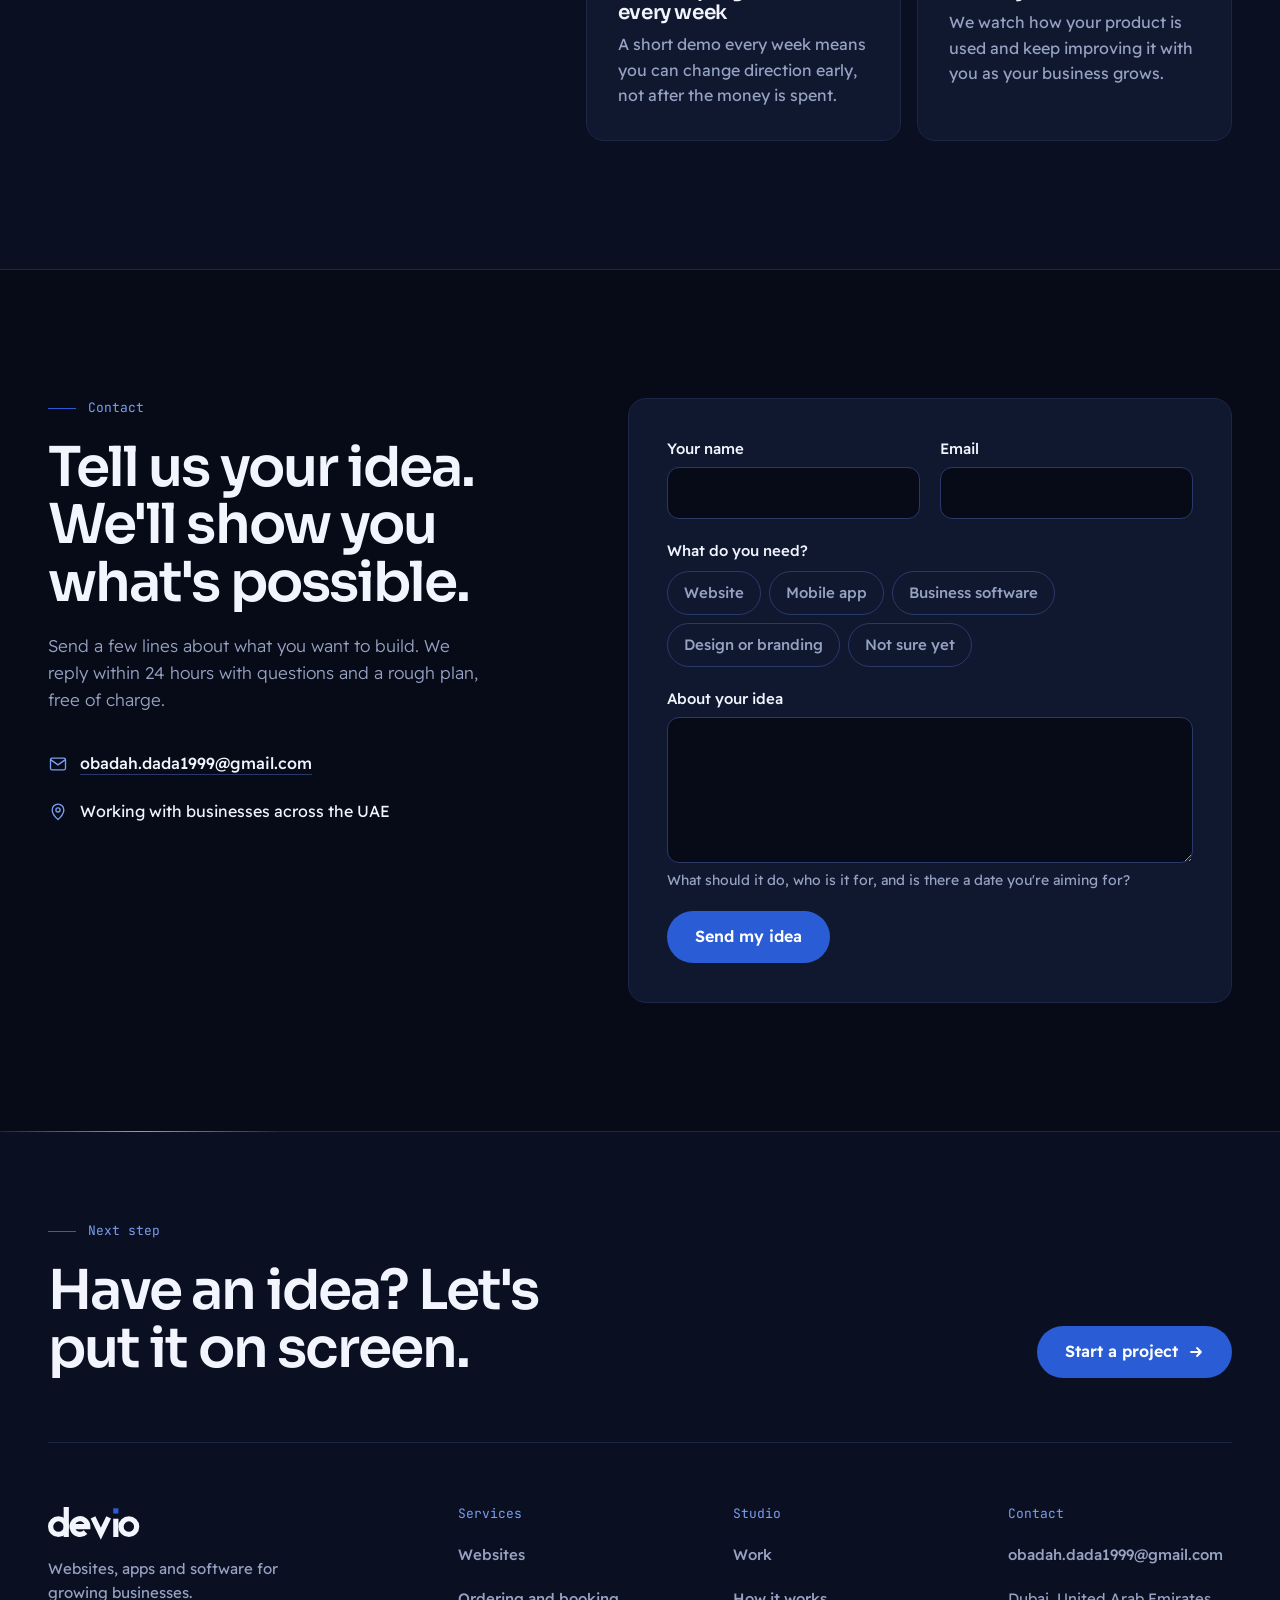
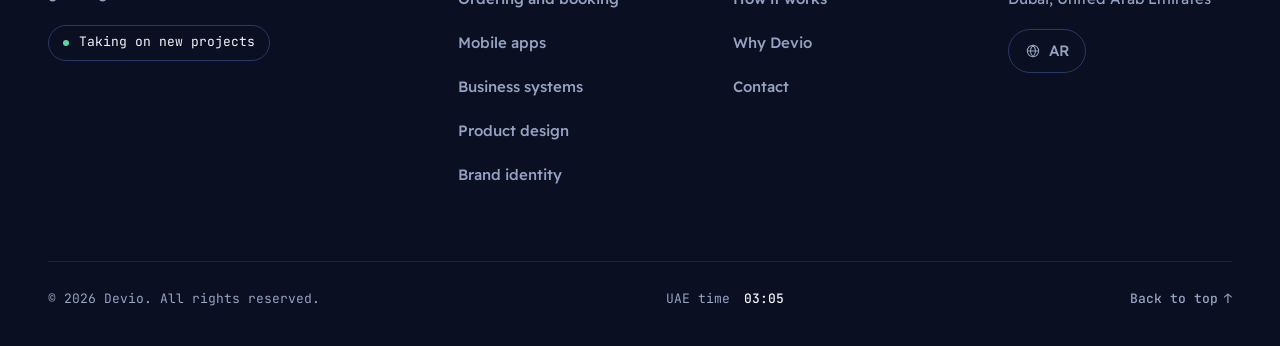
==== commit 885bdc4e: "Use a real contact email, add share previews and the company profile source Replace the hello@devio." ====
--- a/index.html
+++ b/index.html
@@ -8,7 +8,10 @@
   <meta property="og:title" content="Devio · Websites, apps and software your business runs on" />
   <meta property="og:description" content="Web development, mobile apps, business software and design for companies in the UAE, in Arabic and English." />
   <meta property="og:type" content="website" />
-  <meta property="og:image" content="brand/social/og-image.png" />
+  <meta property="og:url" content="https://obadah-dadaa.github.io/devio/" />
+  <meta property="og:image" content="https://obadah-dadaa.github.io/devio/brand/social/og-image.png" />
+  <meta property="og:site_name" content="Devio" />
+  <link rel="canonical" href="https://obadah-dadaa.github.io/devio/" />
   <meta name="twitter:card" content="summary_large_image" />
   <meta name="theme-color" content="#070b18" />
   <meta name="color-scheme" content="dark light" />
@@ -516,7 +519,7 @@
           <ul class="contact-lines">
             <li>
               <svg viewBox="0 0 24 24" aria-hidden="true"><rect x="3" y="5" width="18" height="14" rx="2"/><path d="m3.500 7 8.500 6 8.500-6"/></svg>
-              <a href="mailto:hello@devio.com" dir="ltr">hello@devio.com</a>
+              <a href="mailto:obadah.dada1999@gmail.com" dir="ltr">obadah.dada1999@gmail.com</a>
             </li>
             <li>
               <svg viewBox="0 0 24 24" aria-hidden="true"><path d="M12 21s7-6.200 7-11.500a7 7 0 0 0-14 0C5 14.800 12 21 12 21z"/><circle cx="12" cy="9.500" r="2.500"/></svg>
@@ -622,8 +625,8 @@
         <div class="footer-col reveal">
           <h3 data-i18n="contactKicker">Contact</h3>
           <ul>
-            <li><a href="mailto:hello@devio.com" dir="ltr">hello@devio.com</a></li>
-            <li><span data-i18n="footPlace">United Arab Emirates</span></li>
+            <li><a href="mailto:obadah.dada1999@gmail.com" dir="ltr">obadah.dada1999@gmail.com</a></li>
+            <li><span data-i18n="footPlace">Dubai, United Arab Emirates</span></li>
             <li>
               <button class="lang-btn" type="button" data-lang-toggle aria-label="View this page in Arabic">
                 <svg class="globe" viewBox="0 0 24 24" aria-hidden="true"><circle cx="12" cy="12" r="8.500"/><path d="M3.500 12h17M12 3.500c2.600 2.400 3.800 5.200 3.800 8.500s-1.200 6.100-3.800 8.500c-2.600-2.400-3.800-5.200-3.800-8.500S9.400 5.900 12 3.500z"/></svg><span data-lang-label>AR</span>
